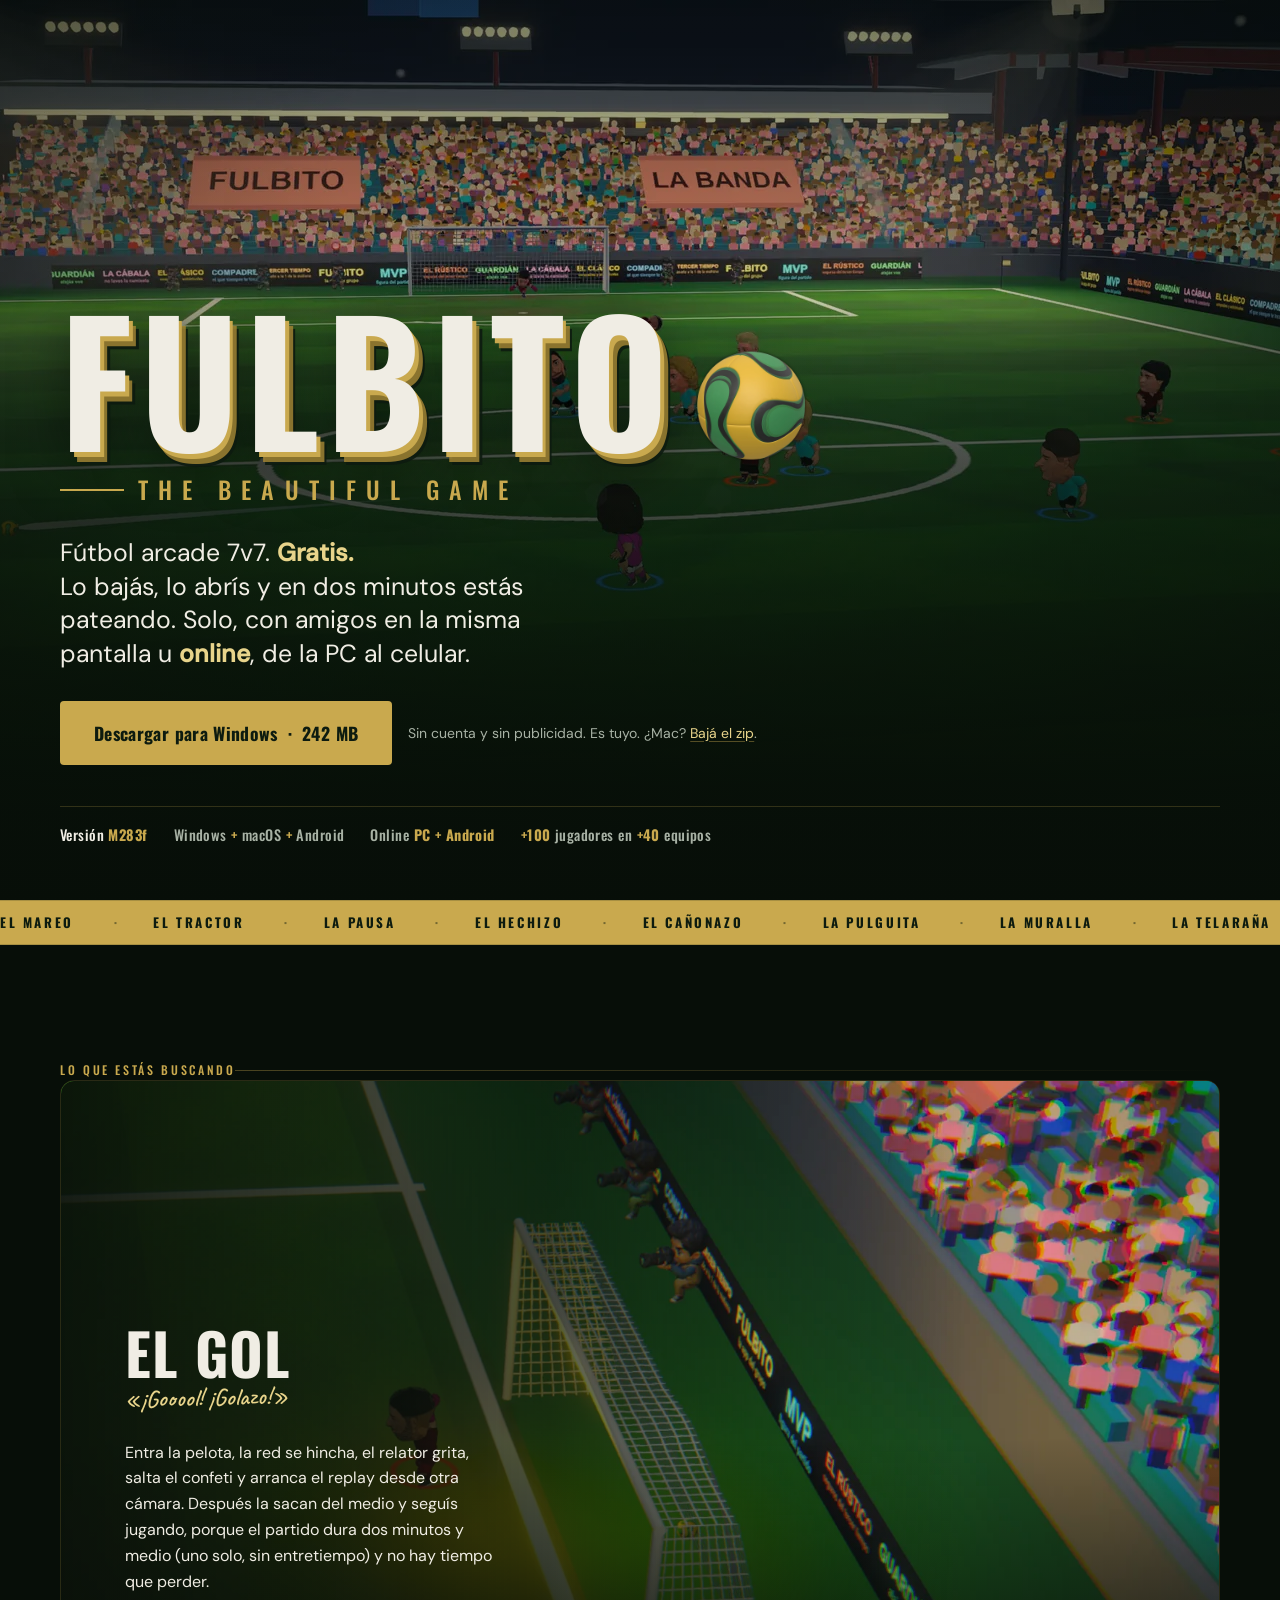
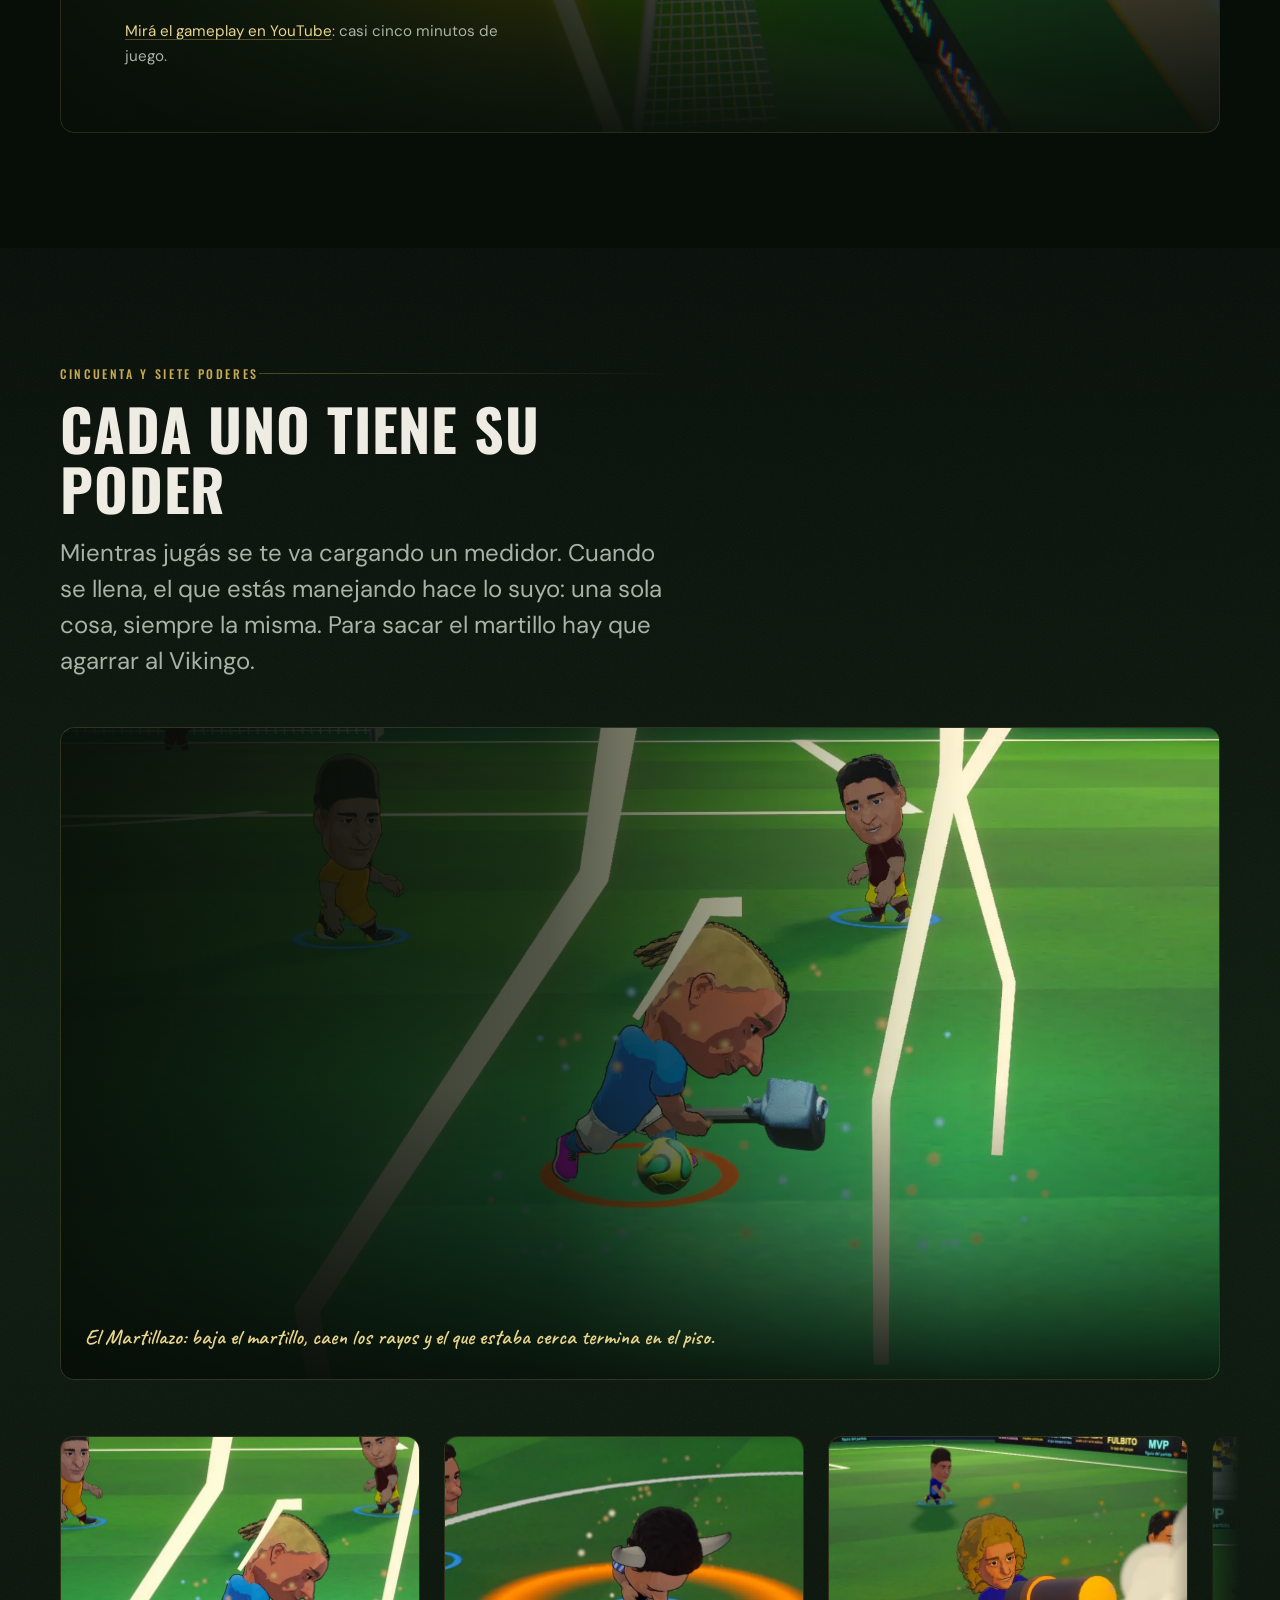
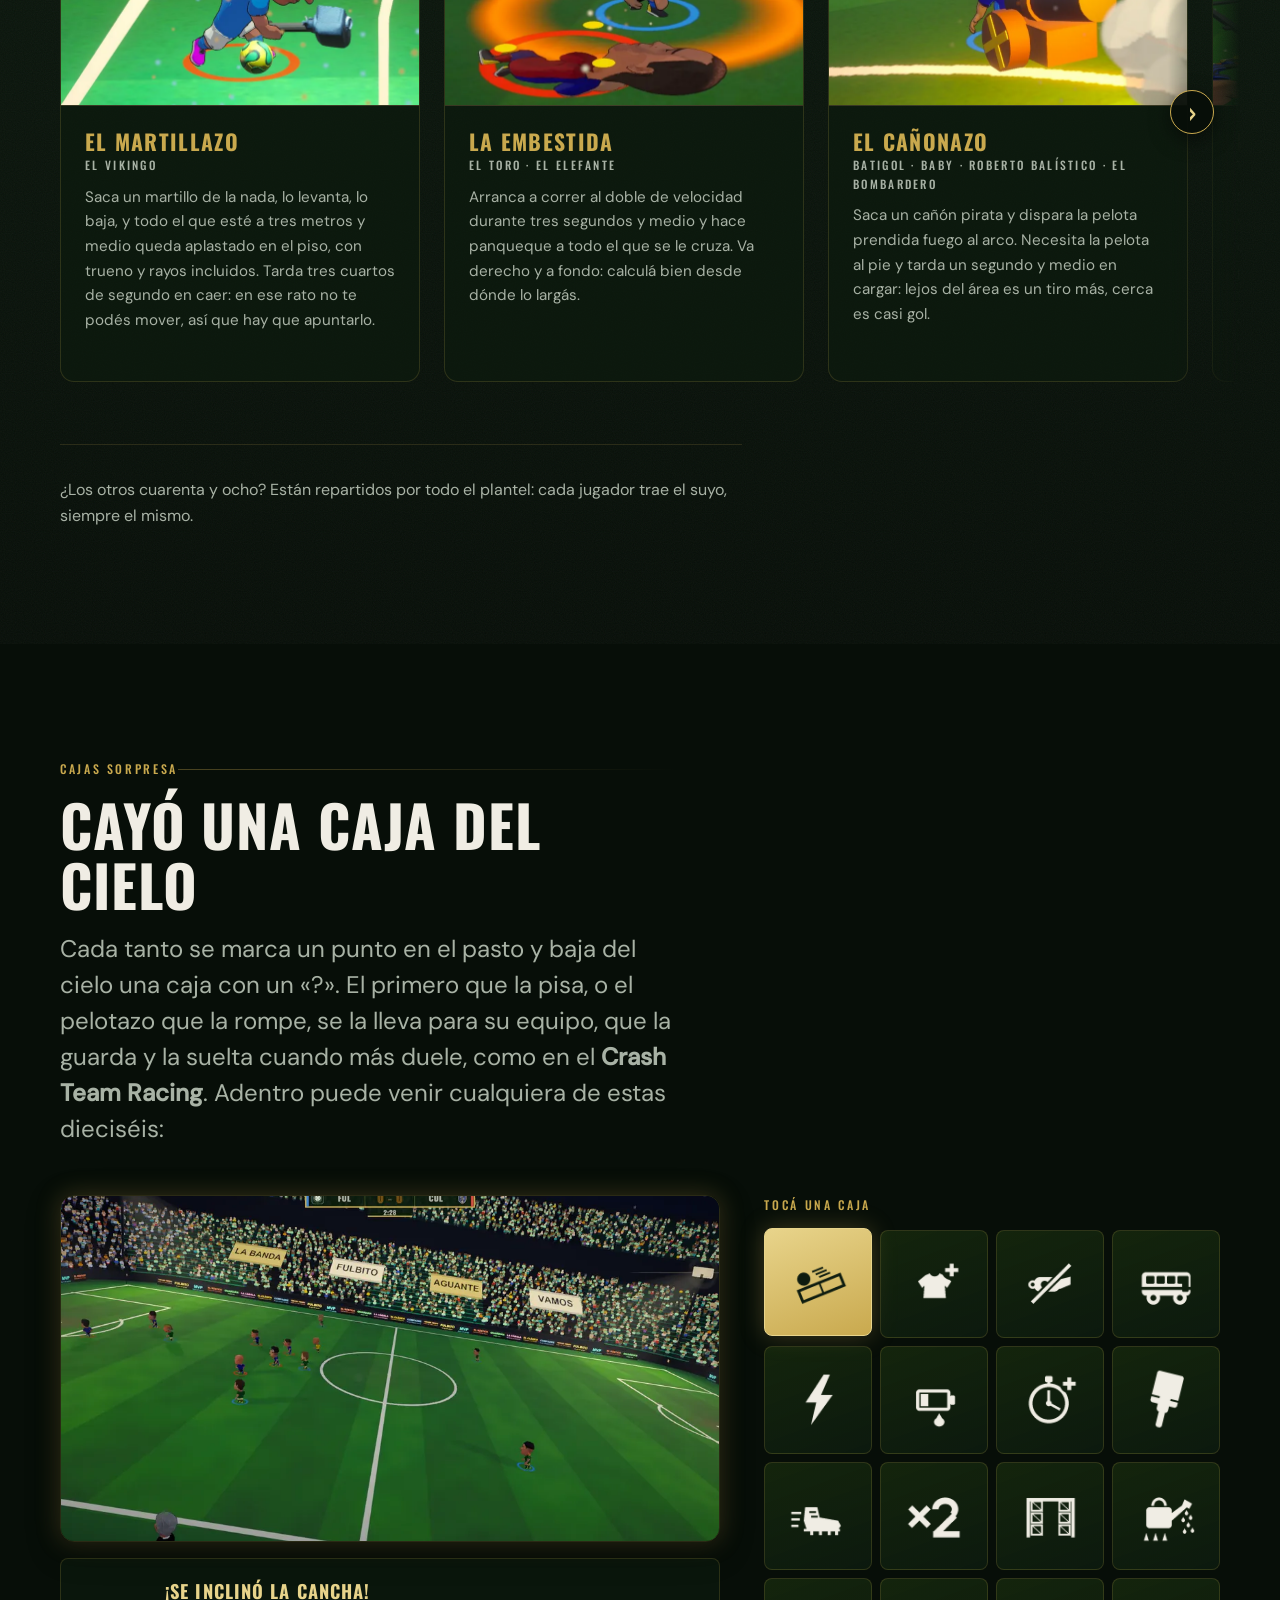
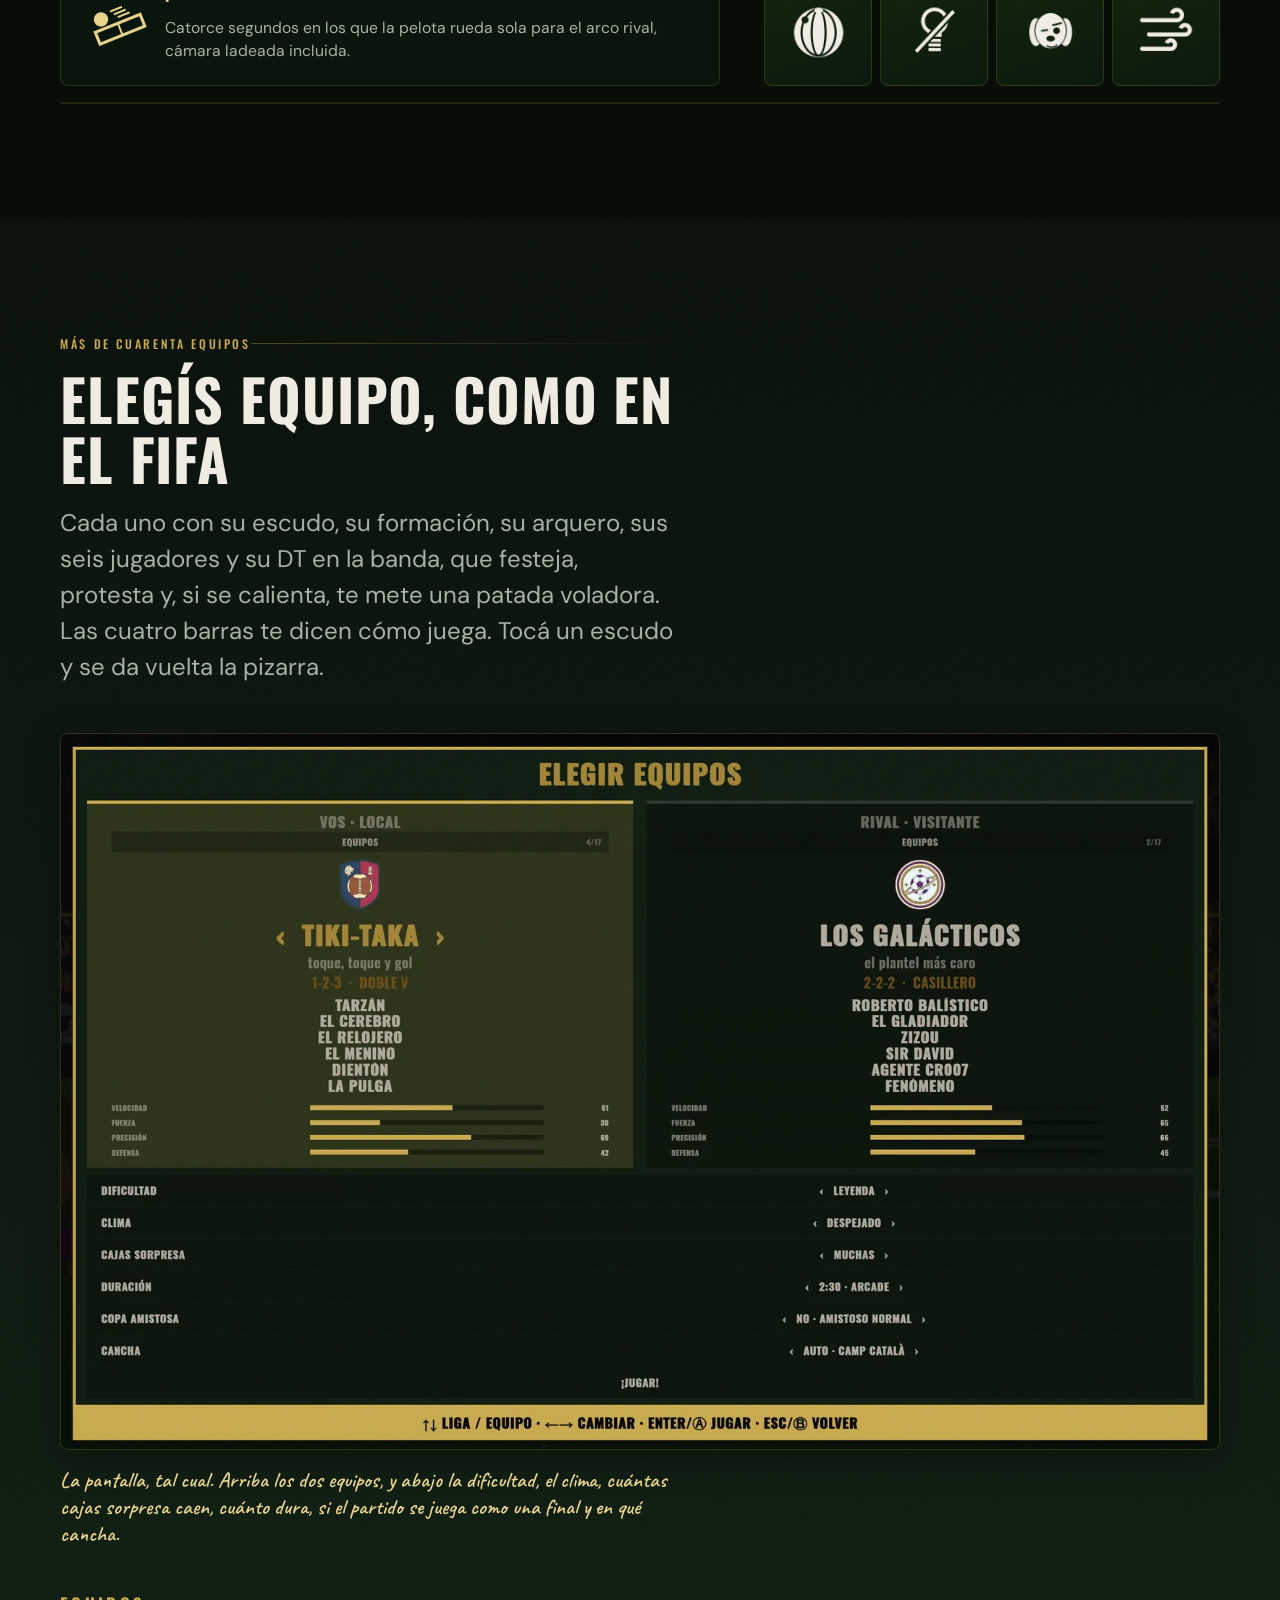
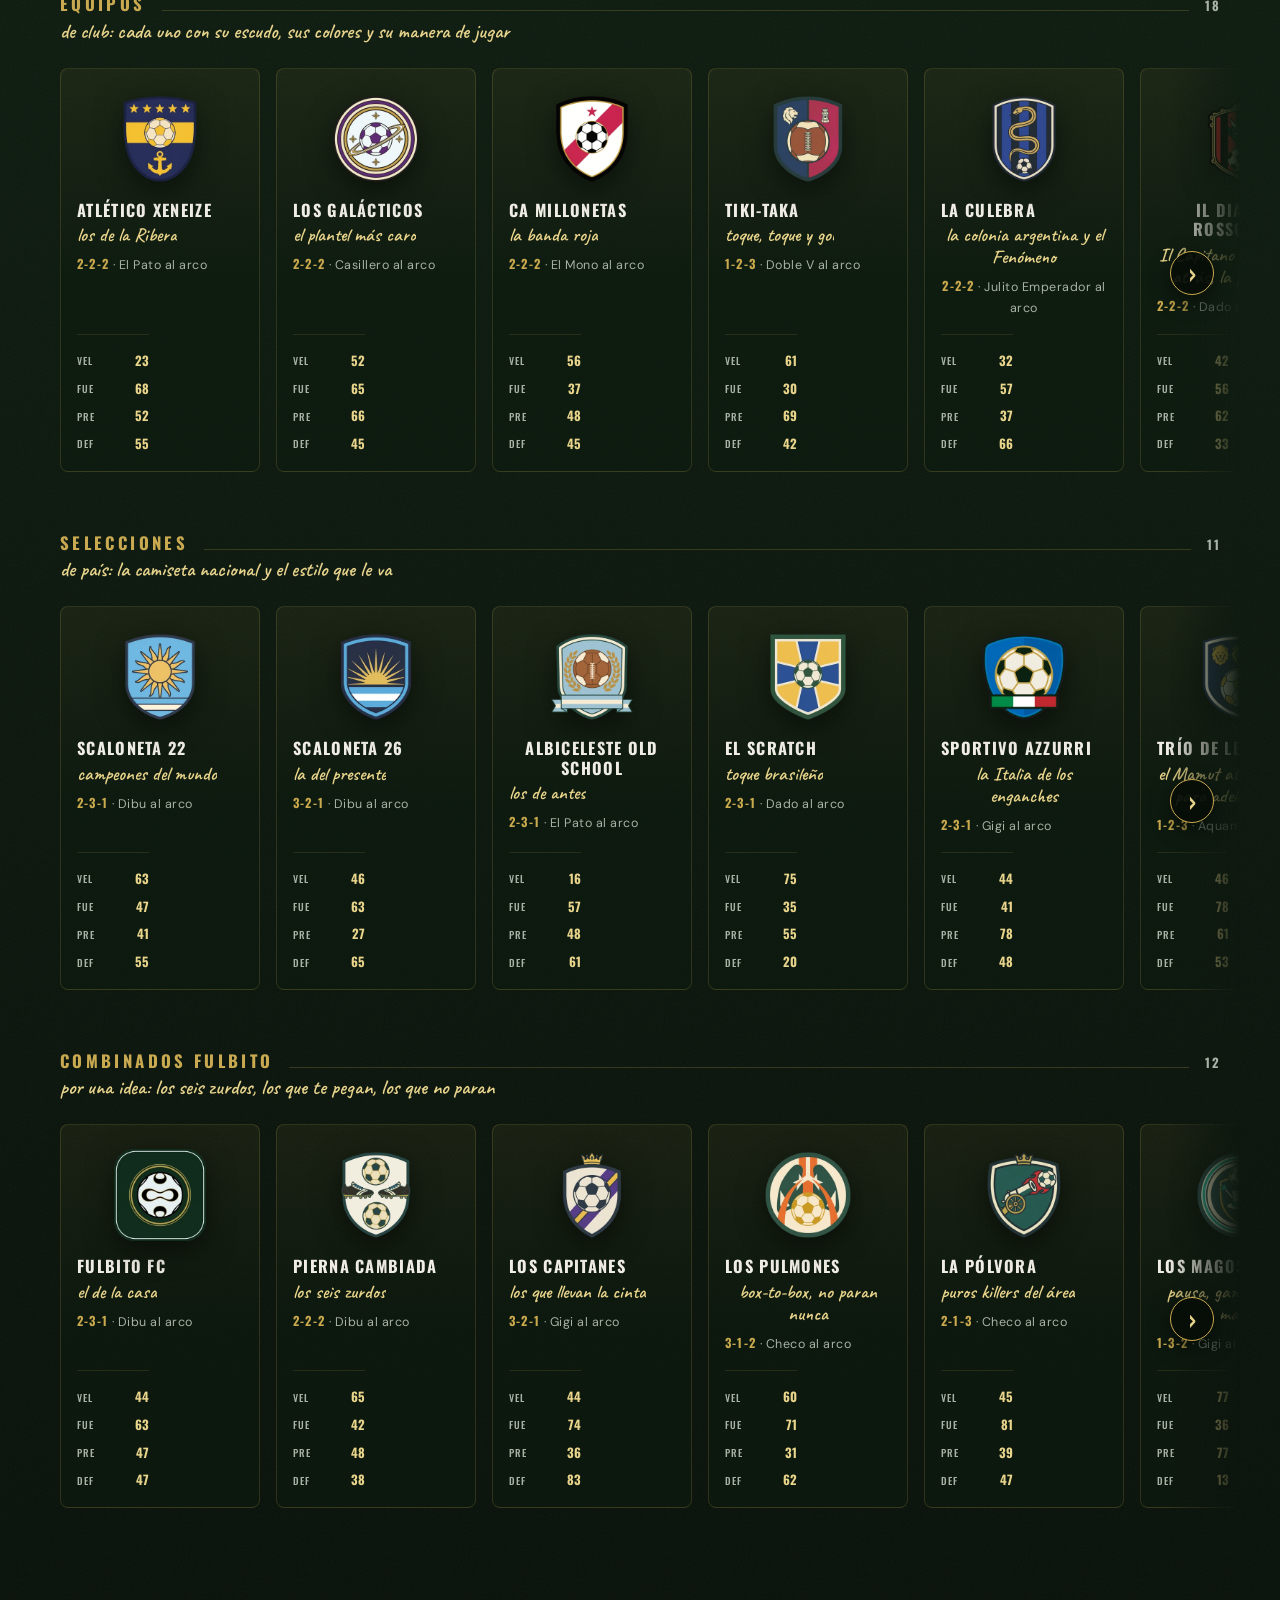
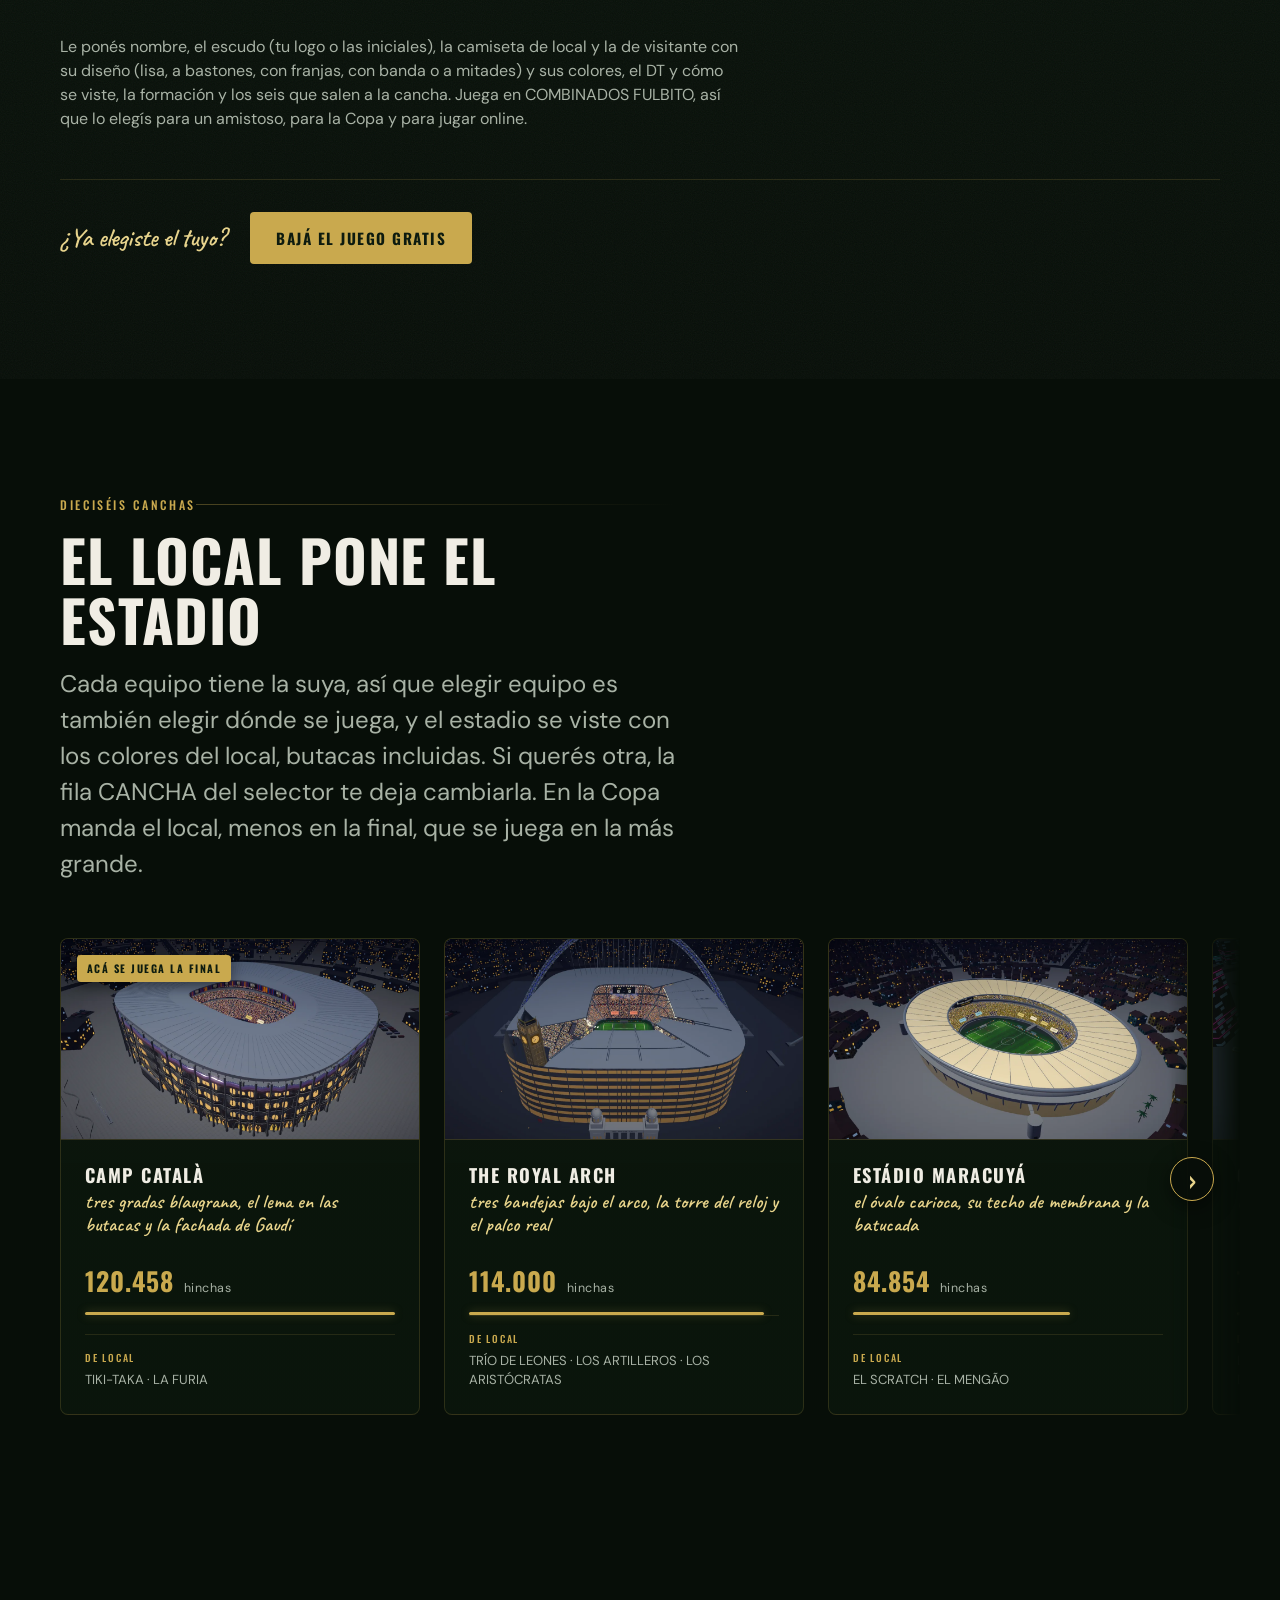
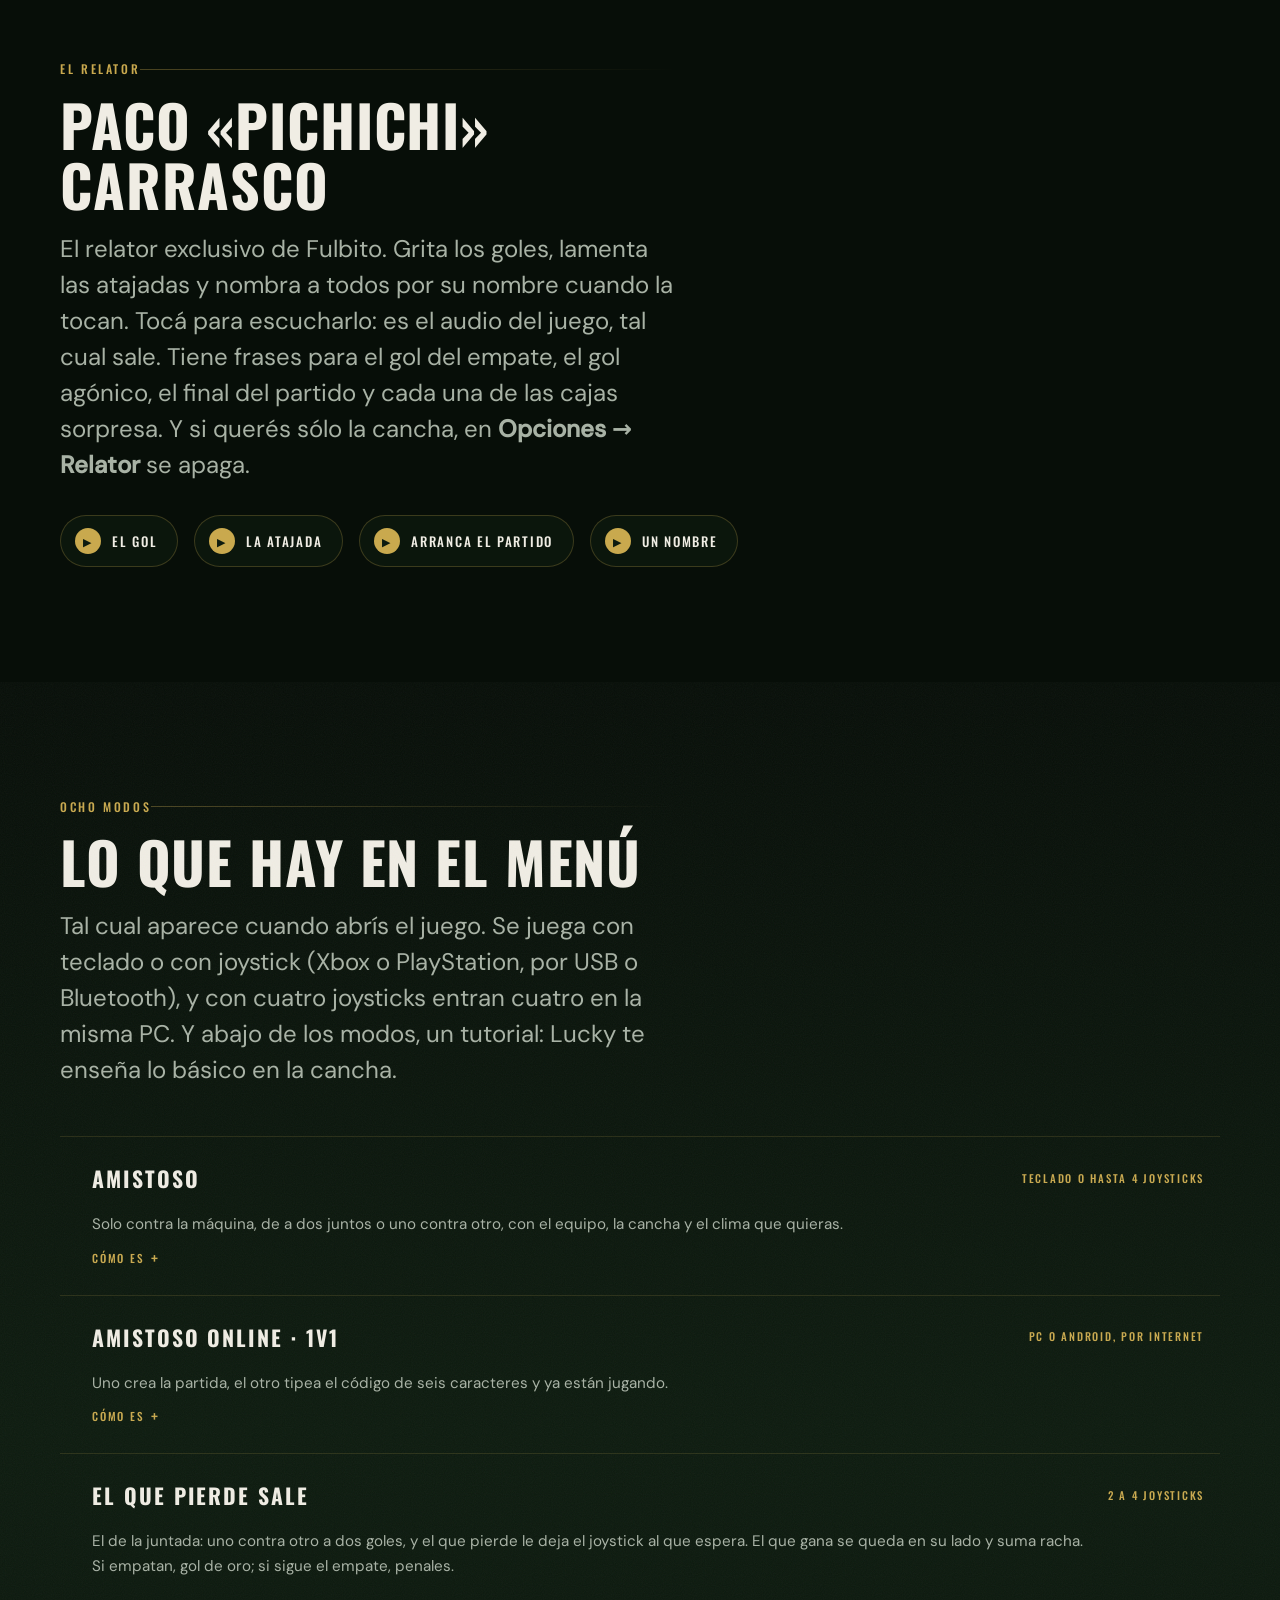
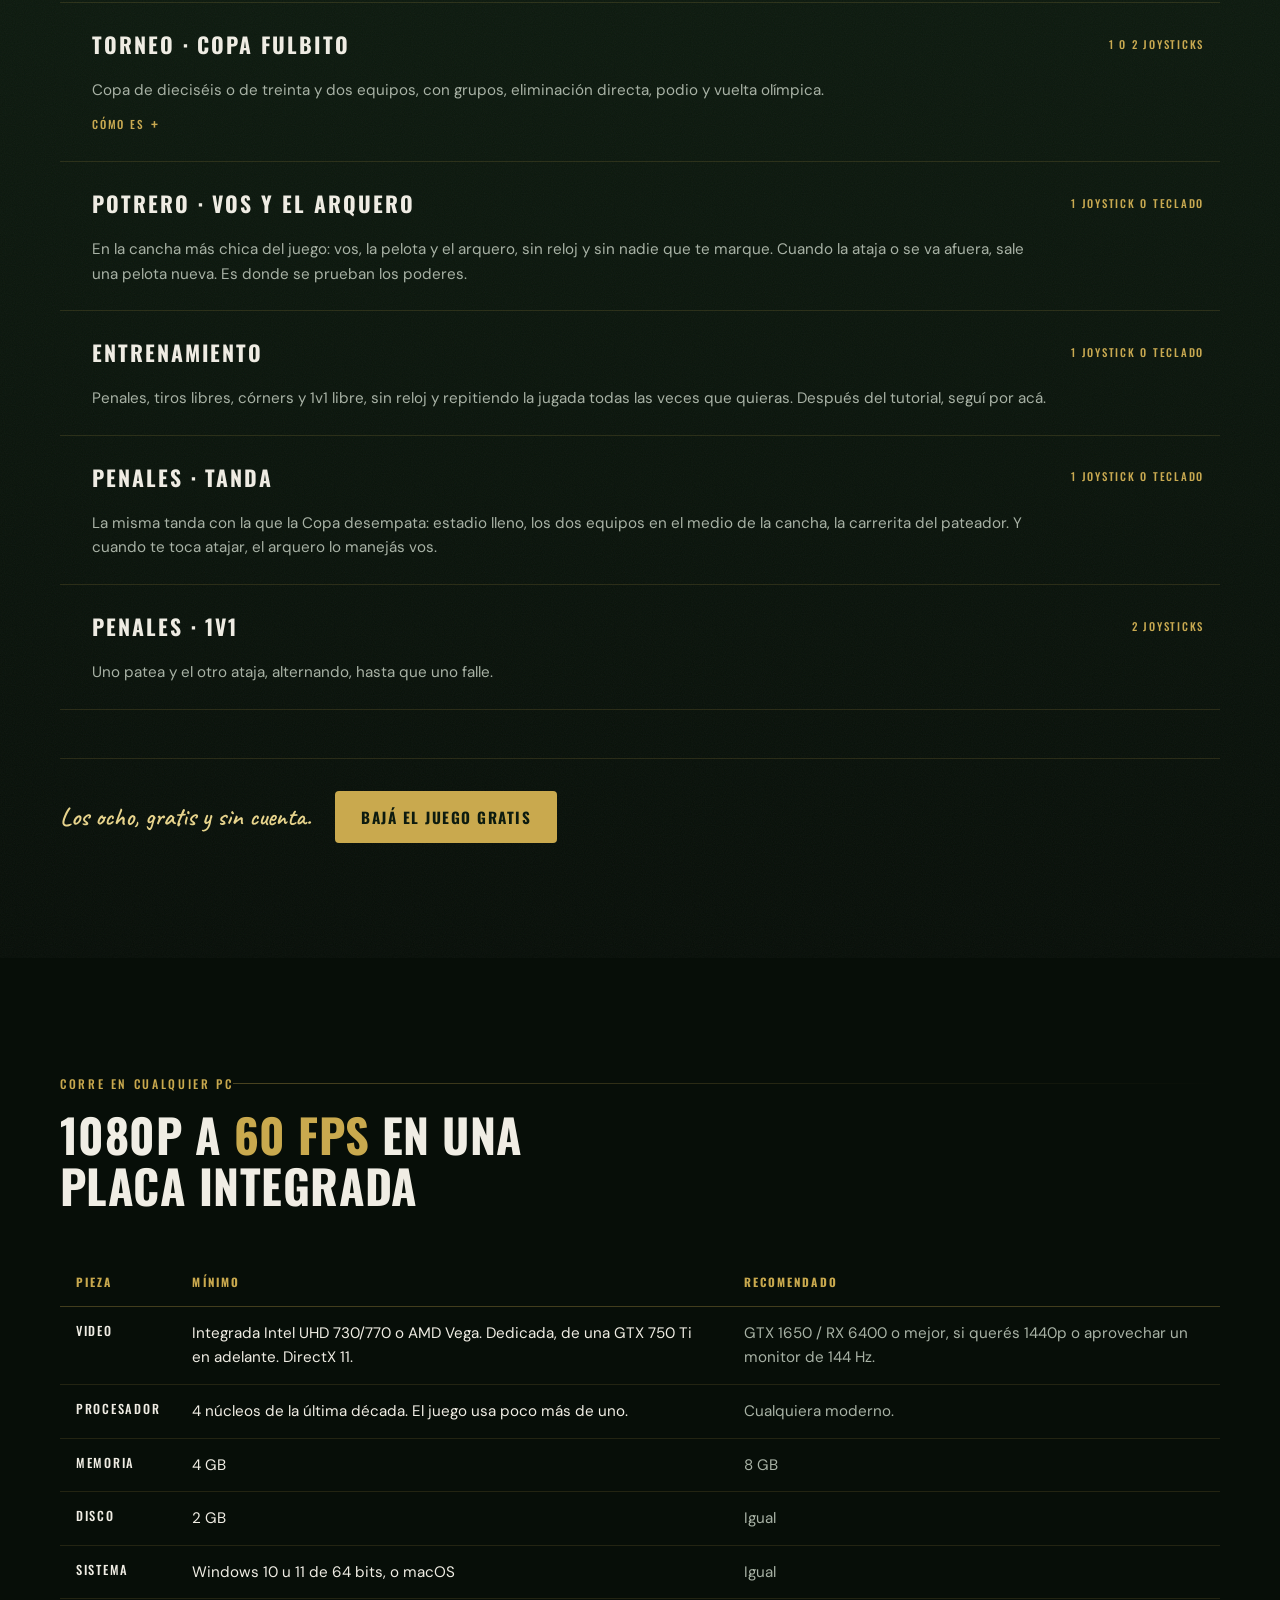
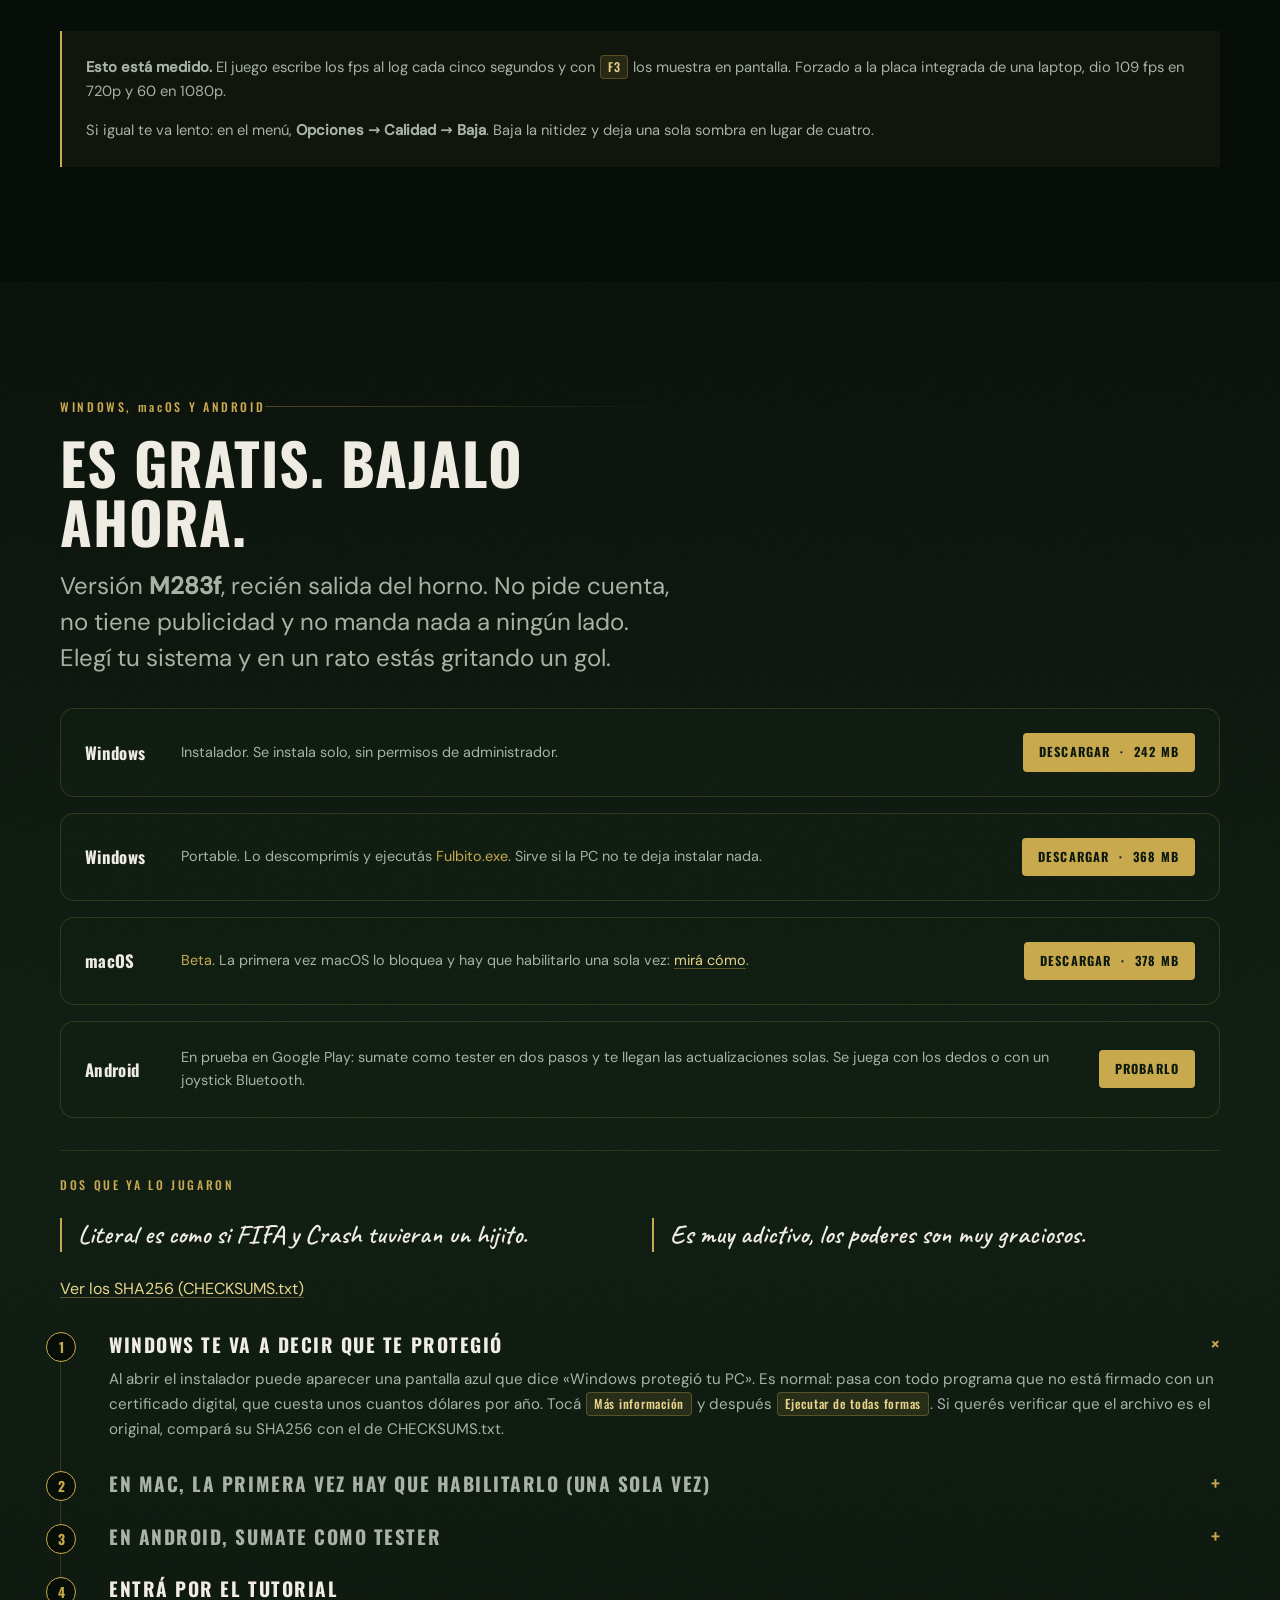
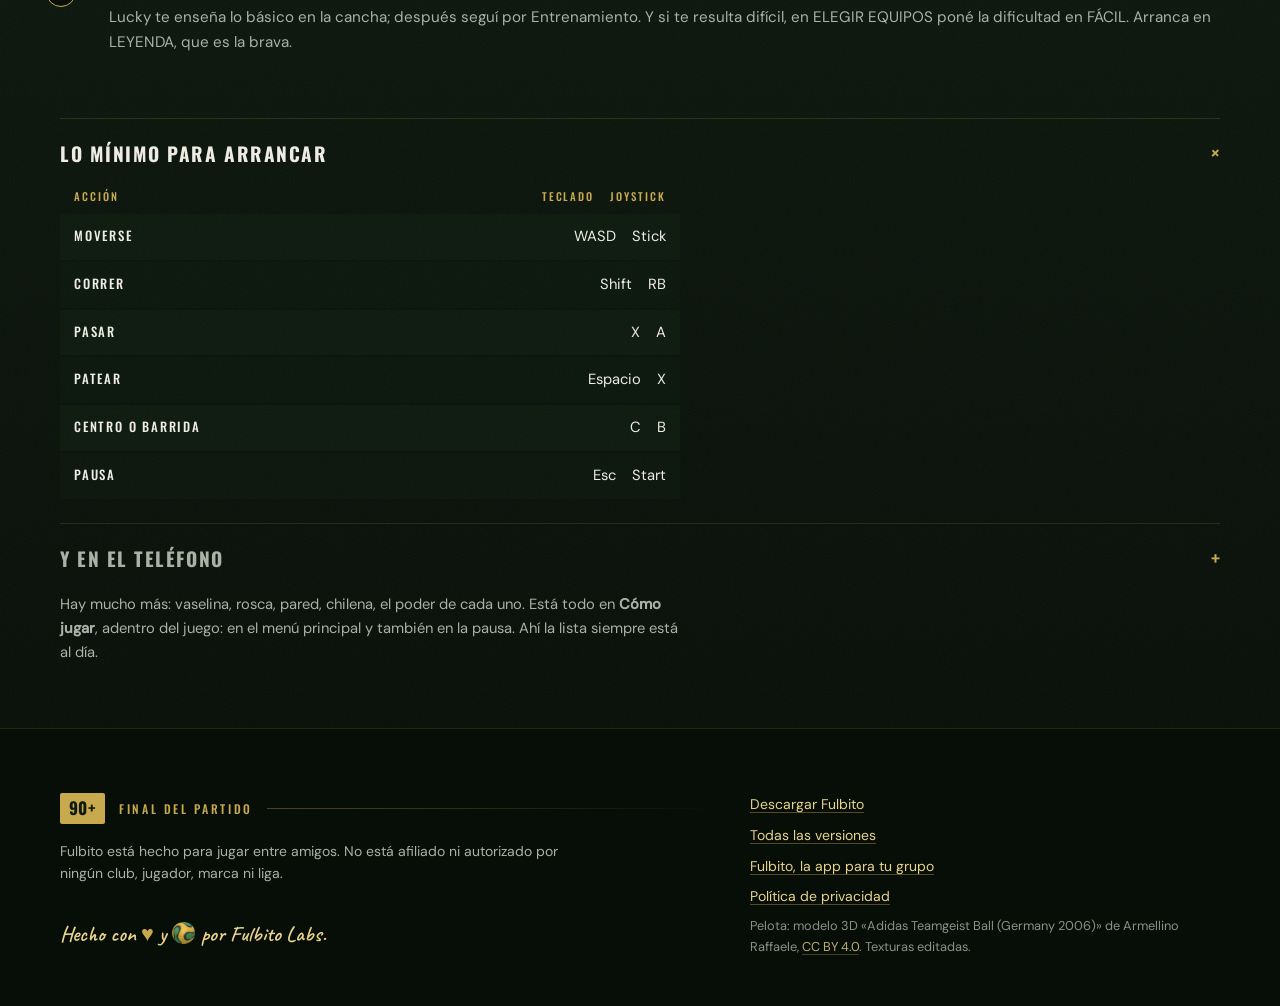
==== index.html @ 880b1869 "Web: Android se prueba por Google Play (fila fija y botón a /probar, sin el apk suelto) El release M" ====
<!DOCTYPE html>
<html lang="es" class="no-js">
<head>
<meta charset="utf-8">
<meta name="viewport" content="width=device-width, initial-scale=1">
<title>Fulbito: The Beautiful Game | Fútbol arcade 7v7 gratis para Windows, Mac y Android</title>
<meta name="description" content="Bajate Fulbito gratis para Windows, Mac o Android: fútbol arcade 7v7 con +100 jugadores, +40 equipos, 16 canchas, 57 poderes, relator propio y hasta cuatro jugadores en la misma PC. Sin cuenta, sin publicidad. Corre a 1080p y 60 fps en una placa integrada.">
<link rel="canonical" href="https://game.fulbito.futbol/">

<meta property="og:type" content="website">
<meta property="og:url" content="https://game.fulbito.futbol/">
<meta property="og:site_name" content="Fulbito: The Beautiful Game">
<meta property="og:locale" content="es_AR">
<meta property="og:title" content="Fulbito: The Beautiful Game | Fútbol arcade 7v7, gratis. Bajalo ahora">
<meta property="og:description" content="Lo bajás, lo abrís y en dos minutos estás pateando. +100 jugadores, +40 equipos, 16 canchas, 57 poderes y un relator propio. Gratis, sin cuenta, para Windows, Mac y Android.">
<meta property="og:image" content="https://game.fulbito.futbol/assets/brand/og-image.jpg">
<meta property="og:image:width" content="1200">
<meta property="og:image:height" content="630">
<meta name="twitter:card" content="summary_large_image">

<!-- ficha estructurada p/ buscadores: es un juego, es gratis, corre en Win/Mac -->
<script type="application/ld+json">
{
  "@context": "https://schema.org",
  "@type": "VideoGame",
  "name": "Fulbito: The Beautiful Game",
  "url": "https://game.fulbito.futbol/",
  "image": "https://game.fulbito.futbol/assets/brand/og-image.jpg",
  "description": "Fútbol arcade 7v7 para descargar gratis en Windows, Mac y Android: +100 jugadores, +40 equipos, 16 canchas, 57 poderes, relator propio, 16 cajas sorpresa y ocho modos. Sin cuenta y sin publicidad.",
  "inLanguage": "es-AR",
  "genre": "Sports",
  "gamePlatform": ["PC (Windows)", "macOS", "Android"],
  "operatingSystem": "Windows 10, Windows 11, macOS, Android 8.0+",
  "applicationCategory": "GameApplication",
  "playMode": ["SinglePlayer", "MultiPlayer"],
  "numberOfPlayers": { "@type": "QuantitativeValue", "minValue": 1, "maxValue": 4 },
  "offers": { "@type": "Offer", "price": "0", "priceCurrency": "USD",
              "availability": "https://schema.org/InStock" },
  "author": { "@type": "Person", "name": "Rodrigo" }
}
</script>

<!-- Google Analytics — propiedad PROPIA de game.fulbito.futbol (la web de la
     app usa otra: G-D4FS2P80Q4). Mismo patrón de embed que web.fulbito.futbol. -->
<script async src="https://www.googletagmanager.com/gtag/js?id=G-7RZ7NN662N"></script>
<script>
  window.dataLayer = window.dataLayer || [];
  function gtag(){dataLayer.push(arguments);}
  gtag('js', new Date());
  gtag('config', 'G-7RZ7NN662N');
</script>

<link rel="icon" href="assets/brand/favicon.svg" type="image/svg+xml">
<link rel="icon" href="assets/brand/favicon-32.png" sizes="32x32">
<link rel="apple-touch-icon" href="assets/brand/apple-touch-180.png">
<meta name="theme-color" content="#0D1B0F">

<link rel="preload" as="image" href="assets/img/cancha-noche.webp" fetchpriority="high">
<!-- tipografías propias (css/fonts.css): sin requests a Google -->
<link rel="preload" as="font" type="font/woff2" href="assets/fonts/oswald-700.woff2" crossorigin>
<link rel="preload" as="font" type="font/woff2" href="assets/fonts/dmsans-400.woff2" crossorigin>
<link rel="stylesheet" href="css/fonts.css">
<script type="importmap">
  { "imports": { "three": "./vendor/three/three.module.min.js" } }
</script>

<link rel="stylesheet" href="css/variables.css">
<link rel="stylesheet" href="css/site.css">
</head>
<body>

<a class="saltar" href="#contenido">Saltar al contenido</a>

<!-- ── Marcador: aparece pasado el hero. El reloj sigue el scroll ────────── -->
<header class="marcador">
  <a class="marcador__marca" href="#inicio">
    <img src="assets/brand/pelota.webp" alt="" width="21" height="21">
    Fulbito
  </a>
  <span class="marcador__reloj" data-reloj aria-hidden="true">0'</span>
  <a class="btn btn--chico marcador__cta" href="https://github.com/rodrigoestrellac/fulbito-game-website/releases/latest" data-rel="cta" data-corto="1">
    <span data-rel="cta-texto">Descargar</span>
  </a>
</header>

<!-- ══ HERO ══════════════════════════════════════════════════════════════ -->
<section class="hero" id="inicio">
  <div class="hero__fondo" data-video="assets/video/hero.mp4">
    <img src="assets/img/cancha-noche.webp" alt="Partido de Fulbito de noche visto desde la cámara de TV: los jugadores repartidos por la cancha y la pelota en juego" width="1600" height="900" fetchpriority="high">
  </div>

  <div class="hero__cuerpo env">
    <div class="wordmark">
      <h1 class="wordmark__texto">Fulbito</h1>
      <span class="wordmark__caja" id="pelota3d">
        <img class="wordmark__pelota" src="assets/brand/pelota.webp" alt="" width="108" height="108">
      </span>
    </div>
    <p class="wordmark__sub">The Beautiful Game</p>

    <p class="hero__tagline">Fútbol arcade 7v7. <b>Gratis.</b><br>
      Lo bajás, lo abrís y en dos minutos estás pateando. Solo, con amigos en la misma
      pantalla u <b>online</b>, de la PC al celular.</p>

    <div class="hero__acciones">
      <a class="btn btn--grande" href="https://github.com/rodrigoestrellac/fulbito-game-website/releases/latest" data-rel="cta">
        <span data-rel="cta-texto">Descargar</span>
        <span aria-hidden="true">·</span>
        <span data-rel="cta-peso">242 MB</span>
      </a>
      <p class="hero__nota">Sin cuenta y sin publicidad. Es tuyo.
        <span data-rel="cta-nota"></span></p>
    </div>

    <p class="zocalo">
      <span class="zocalo__fuerte">Versión <b data-rel="version">M283f</b></span>
      <span>Windows <b>+</b> macOS <b>+</b> Android</span>
      <span>Online <b>PC + Android</b></span>
      <span><b>+100</b> jugadores en <b>+40</b> equipos</span>
      <span data-rel="descargas-zoc" hidden><b data-rel="descargas-n">0</b> descargas</span>
    </p>
  </div>
</section>

<!-- ══ TICKER: los poderes pasando como en el estadio ══════════════════ -->
<div class="ticker" aria-hidden="true">
  <div class="ticker__pista">
    <div class="ticker__grupo">
      <span>El Mareo</span><span>El Tractor</span><span>La Pausa</span><span>El Hechizo</span>
      <span>El Cañonazo</span><span>La Pulguita</span><span>La Muralla</span><span>La Telaraña</span>
      <span>El Gigante</span><span>El Martillazo</span><span>El Fenómeno</span><span>El Pitbull</span>
      <span>La Embestida</span><span>La Liana</span><span>El Intocable</span><span>Velocidad</span>
      <span>La Mordida</span><span>El Hacha</span><span>La Bomba</span><span>La Roulette</span>
      <span>Los Flashes</span><span>El Killer</span><span>La Barrida</span><span>La Momia</span>
      <span>La Mina</span><span>El Piscinazo</span><span>El Pisotón</span><span>El Kuni</span>
      <span>El Turbo</span><span>El Misil</span><span>La Mira</span><span>La Pistola</span>
      <span>La Cerca</span><span>En Llamas</span><span>El Hielo</span><span>El Grito</span>
      <span>Los Tallarines</span><span>La Caja</span><span>El Arañazo</span><span>La Pintura</span>
      <span>Il Miracolo</span><span>El Expreso</span><span>La Atalaya</span><span>El Susto</span><span>El Flechazo</span><span>El Jabutiro</span>
      <span>La Remontada</span><span>Los Fantasmas</span><span>En Garde</span><span>La Aspiradora</span>
      <span>El Cortocircuito</span><span>La Cruyff</span><span>La Volea Imposible</span><span>La Máscara</span><span>Abracadabra</span>
    </div>
    <div class="ticker__grupo">
      <span>El Mareo</span><span>El Tractor</span><span>La Pausa</span><span>El Hechizo</span>
      <span>El Cañonazo</span><span>La Pulguita</span><span>La Muralla</span><span>La Telaraña</span>
      <span>El Gigante</span><span>El Martillazo</span><span>El Fenómeno</span><span>El Pitbull</span>
      <span>La Embestida</span><span>La Liana</span><span>El Intocable</span><span>Velocidad</span>
      <span>La Mordida</span><span>El Hacha</span><span>La Bomba</span><span>La Roulette</span>
      <span>Los Flashes</span><span>El Killer</span><span>La Barrida</span><span>La Momia</span>
      <span>La Mina</span><span>El Piscinazo</span><span>El Pisotón</span><span>El Kuni</span>
      <span>El Turbo</span><span>El Misil</span><span>La Mira</span><span>La Pistola</span>
      <span>La Cerca</span><span>En Llamas</span><span>El Hielo</span><span>El Grito</span>
      <span>Los Tallarines</span><span>La Caja</span><span>El Arañazo</span><span>La Pintura</span>
      <span>Il Miracolo</span><span>El Expreso</span><span>La Atalaya</span><span>El Susto</span><span>El Flechazo</span><span>El Jabutiro</span>
      <span>La Remontada</span><span>Los Fantasmas</span><span>En Garde</span><span>La Aspiradora</span>
      <span>El Cortocircuito</span><span>La Cruyff</span><span>La Volea Imposible</span><span>La Máscara</span><span>Abracadabra</span>
    </div>
  </div>
</div>

<main id="contenido">
  <!-- ══ EL GOL ══════════════════════════════════════════════════════ -->
  <section class="seccion" aria-labelledby="t-gol">
    <div class="env rev">
      <p class="minuto">Lo que estás buscando</p>
    </div>
    <div class="banda rev" data-video="assets/video/gol.mp4">
      <img class="banda__img" src="assets/img/gol.webp" alt="La pelota adentro del arco, la red iluminada por el gol y el goleador parado adelante" width="1600" height="900" loading="lazy">
      <div class="banda__texto">
        <h2 id="t-gol">El gol</h2>
        <p class="tiza">«¡Gooool! ¡Golazo!»</p>
        <p>Entra la pelota, la red se hincha, el relator grita, salta el confeti y arranca el replay
          desde otra cámara. Después la sacan del medio y seguís jugando, porque el partido dura
          dos minutos y medio (uno solo, sin entretiempo) y no hay tiempo que perder.</p>
        <p class="ver-entero"><a href="https://youtu.be/SmKIa_CBwVY" target="_blank" rel="noopener">Mirá el
          gameplay en YouTube</a>: casi cinco minutos de juego.</p>
      </div>
    </div>
  </section>

  <!-- ══ LOS PODERES ═════════════════════════════════════════════════ -->
  <section class="seccion seccion--suave" aria-labelledby="t-firmas">
    <div class="env">
      <div class="seccion__intro rev">
        <p class="minuto">Cincuenta y siete poderes</p>
        <h2 id="t-firmas">Cada uno tiene su poder</h2>
        <p class="bajada">Mientras jugás se te va cargando un medidor. Cuando se llena, el que estás
          manejando hace lo suyo: una sola cosa, siempre la misma. Para sacar el martillo hay que agarrar al Vikingo.</p>
      </div>

      <div class="banda banda--suelta rev" data-video="assets/video/firma.mp4?v=286">
        <img class="banda__img" src="assets/img/martillazo.webp?v=286" alt="El Martillazo de El Vikingo: baja el martillo entre los rayos" width="1600" height="900" loading="lazy">
        <p class="banda__pie">El Martillazo: baja el martillo, caen los rayos y el que estaba cerca termina en el piso.</p>
      </div>

      <div class="firmas">
        <article class="firma rev">
          <img src="assets/firmas/el-vikingo.webp?v=286" alt="El Vikingo con sus trenzas rubias y el martillo en la mano, entre los rayos de su firma" width="720" height="720" loading="lazy">
          <div class="firma__cuerpo">
            <h3 class="firma__nombre">El Martillazo</h3>
            <span class="firma__duenio">El Vikingo</span>
            <p>Saca un martillo de la nada, lo levanta, lo baja, y todo el que esté a tres metros y
              medio queda aplastado en el piso, con trueno y rayos incluidos. Tarda tres cuartos de
              segundo en caer: en ese rato no te podés mover, así que hay que apuntarlo.</p>
          </div>
        </article>

        <article class="firma rev">
          <img src="assets/firmas/el-toro.webp?v=276" alt="El Toro con los cuernos puestos y el aro de su firma encendido, con un rival encima" width="720" height="720" loading="lazy">
          <div class="firma__cuerpo">
            <h3 class="firma__nombre">La Embestida</h3>
            <span class="firma__duenio">El Toro · El Elefante</span>
            <p>Arranca a correr al doble de velocidad durante tres segundos y medio y hace panqueque
              a todo el que se le cruza. Va derecho y a fondo: calculá bien desde dónde lo largás.</p>
          </div>
        </article>

        <article class="firma rev">
          <img src="assets/firmas/el-canonazo.webp?v=276" alt="Batigol junto al cañón pirata que acaba de disparar la pelota prendida fuego" width="720" height="720" loading="lazy">
          <div class="firma__cuerpo">
            <h3 class="firma__nombre">El Cañonazo</h3>
            <span class="firma__duenio">Batigol · Baby · Roberto Balístico · El Bombardero</span>
            <p>Saca un cañón pirata y dispara la pelota prendida fuego al arco. Necesita la pelota al
              pie y tarda un segundo y medio en cargar: lejos del área es un tiro más, cerca es casi
              gol.</p>
          </div>
        </article>

        <!-- 27-oct-2026: escenas sacadas del juego (MatchDirectorRafaga272, ver tools/build_assets.py SHOTS).
             29-oct: van en el MISMO carril que las tres tarjetas y con su descripción; los
             números salen de MatchTuning (radio, duración) igual que los de arriba. -->
        <article class="firma firma--escena rev">
          <img src="assets/img/poder-el-expreso.webp?v=276" alt="Trencinho arriba de su locomotora, que avanza por las vías y se lleva puesto al que esté adelante" width="960" height="540" loading="lazy">
          <div class="firma__cuerpo">
            <h3 class="firma__nombre">El Expreso</h3>
            <span class="firma__duenio">Trencinho · Capacete</span>
            <p>Se sube a una locomotora y sale por las vías a casi una vez y media su velocidad durante tres segundos y medio, llevándose puesto al que esté adelante. Arriba del tren nadie lo puede tocar. Eso sí, va derecho y no dobla, así que el que se corre al costado se salva.</p>
          </div>
        </article>
        <article class="firma firma--escena rev">
          <img src="assets/img/poder-abracadabra.webp" alt="Dos rivales convertidos en ranas verdes que saltan por la cancha al lado de Merlín" width="960" height="540" loading="lazy">
          <div class="firma__cuerpo">
            <h3 class="firma__nombre">¡Abracadabra!</h3>
            <span class="firma__duenio">Merlín</span>
            <p>Un pase de magia y todo rival que esté a cuatro metros se convierte en rana durante dos segundos y medio. Mientras salta por la cancha no puede jugar, y si tenía la pelota, la suelta.</p>
          </div>
        </article>
        <article class="firma firma--escena rev">
          <img src="assets/img/poder-los-tallarines.webp" alt="Fideo con el gorro de cocinero puesto y los rivales enredados en el piso" width="960" height="540" loading="lazy">
          <div class="firma__cuerpo">
            <h3 class="firma__nombre">Los Tallarines</h3>
            <span class="firma__duenio">Fideo</span>
            <p>Se pone el gorro de cocinero, revolea los spaghetti y todo rival que esté a cuatro metros queda enrollado y en el piso un poco más de dos segundos y medio, con la cabeza y los botines asomando.</p>
          </div>
        </article>
        <article class="firma firma--escena rev">
          <img src="assets/img/poder-los-flashes.webp" alt="El fogonazo de los flashes: los rivales cerca de Sir David quedan encandilados, con estrellitas en la cabeza" width="960" height="540" loading="lazy">
          <div class="firma__cuerpo">
            <h3 class="firma__nombre">Los Flashes</h3>
            <span class="firma__duenio">Sir David · Agente CR007 · El Rey Romano</span>
            <p>Arranca la sesión de fotos y el fogonazo encandila a todo rival que esté a cuatro metros y medio: quedan quietos, con estrellitas en la cabeza, casi dos segundos y medio, y el que tenía la pelota la pierde. No hace falta tocar a nadie, pero hay que meterse en el grupo.</p>
          </div>
        </article>
        <article class="firma firma--escena rev">
          <img src="assets/img/poder-la-pintura.webp" alt="Il Pinturicchio con el balde de pintura recién volcado y un rival patinando en la mancha" width="960" height="540" loading="lazy">
          <div class="firma__cuerpo">
            <h3 class="firma__nombre">La Pintura</h3>
            <span class="firma__duenio">Il Pinturicchio</span>
            <p>Vuelca un balde tres metros adelante y deja una mancha de siete metros de ancho que dura ocho segundos. El rival que la pisa patina hacia donde venía y termina en el piso, y los de su equipo la cruzan tranquilos. Se tira con o sin la pelota, para cortarles el camino.</p>
          </div>
        </article>
        <article class="firma firma--escena rev">
          <img src="assets/img/poder-la-bomba.webp" alt="La explosión de La Bomba alrededor de El Gladiador, con un rival volando por el aire" width="960" height="540" loading="lazy">
          <div class="firma__cuerpo">
            <h3 class="firma__nombre">La Bomba</h3>
            <span class="firma__duenio">El Gladiador · Cuti · Ferdy Rios</span>
            <p>Echa a rodar una bomba que va buscando al rival y explota apenas se le arrima alguien, o cuando se le acaba la mecha. La onda voltea a todos los que estén a cuatro metros, compañeros incluidos. El único que zafa es el que la tiró.</p>
          </div>
        </article>
      </div>

      <p class="firmas-resto-nota rev">¿Los otros cuarenta y ocho? Están repartidos por todo el
        plantel: cada jugador trae el suyo, siempre el mismo.</p>
    </div>
  </section>

  <!-- ══ CAJAS SORPRESA ══════════════════════════════════════════════ -->
  <section class="seccion" aria-labelledby="t-cajas">
    <div class="env">
      <div class="seccion__intro rev">
        <p class="minuto">Cajas sorpresa</p>
        <h2 id="t-cajas">Cayó una caja del cielo</h2>
        <p class="bajada">Cada tanto se marca un punto en el pasto y baja del cielo una caja
          con un «?». El primero que la pisa, o el pelotazo que la rompe, se la lleva
          para su equipo, que la guarda y la suelta cuando más duele, como en el
          <b>Crash Team Racing</b>. Adentro puede venir cualquiera de estas dieciséis:</p>
      </div>

      <div class="cajas rev">
        <div class="cajas__hueco">
          <img class="cajas__foto" src="assets/img/caja-sorpresa.webp" alt="Una caja sorpresa recién caída en la cancha, con los jugadores corriendo alrededor en pleno partido" width="1600" height="900" loading="lazy">
        </div>
        <div class="cajas__panel">
          <p class="cajas__rotulo">Tocá una caja</p>
          <div class="cajas__grilla" role="tablist" aria-label="Las dieciséis cajas sorpresa">
            <button class="caja-tile" type="button" role="tab" id="caja-t-pendiente" aria-controls="caja-p-pendiente" aria-selected="true" tabindex="0"><span class="caja-tile__ico" aria-hidden="true" style="-webkit-mask-image:url(assets/img/cajas/pendiente.webp);mask-image:url(assets/img/cajas/pendiente.webp)"></span><span class="visually-hidden">¡Se inclinó la cancha!</span></button>
            <button class="caja-tile" type="button" role="tab" id="caja-t-unomas" aria-controls="caja-p-unomas" aria-selected="false" tabindex="-1"><span class="caja-tile__ico" aria-hidden="true" style="-webkit-mask-image:url(assets/img/cajas/unomas.webp);mask-image:url(assets/img/cajas/unomas.webp)"></span><span class="visually-hidden">¡Llegó uno más!</span></button>
            <button class="caja-tile" type="button" role="tab" id="caja-t-arbitro" aria-controls="caja-p-arbitro" aria-selected="false" tabindex="-1"><span class="caja-tile__ico" aria-hidden="true" style="-webkit-mask-image:url(assets/img/cajas/arbitro.webp);mask-image:url(assets/img/cajas/arbitro.webp)"></span><span class="visually-hidden">¡Calvino se puso la camiseta!</span></button>
            <button class="caja-tile" type="button" role="tab" id="caja-t-colectivo" aria-controls="caja-p-colectivo" aria-selected="false" tabindex="-1"><span class="caja-tile__ico" aria-hidden="true" style="-webkit-mask-image:url(assets/img/cajas/colectivo.webp);mask-image:url(assets/img/cajas/colectivo.webp)"></span><span class="visually-hidden">¡Estacionó el colectivo!</span></button>
            <button class="caja-tile" type="button" role="tab" id="caja-t-turbo" aria-controls="caja-p-turbo" aria-selected="false" tabindex="-1"><span class="caja-tile__ico" aria-hidden="true" style="-webkit-mask-image:url(assets/img/cajas/turbo.webp);mask-image:url(assets/img/cajas/turbo.webp)"></span><span class="visually-hidden">¡Turbo carga!</span></button>
            <button class="caja-tile" type="button" role="tab" id="caja-t-bateria" aria-controls="caja-p-bateria" aria-selected="false" tabindex="-1"><span class="caja-tile__ico" aria-hidden="true" style="-webkit-mask-image:url(assets/img/cajas/bateria.webp);mask-image:url(assets/img/cajas/bateria.webp)"></span><span class="visually-hidden">¡Batería mojada!</span></button>
            <button class="caja-tile" type="button" role="tab" id="caja-t-hora" aria-controls="caja-p-hora" aria-selected="false" tabindex="-1"><span class="caja-tile__ico" aria-hidden="true" style="-webkit-mask-image:url(assets/img/cajas/hora.webp);mask-image:url(assets/img/cajas/hora.webp)"></span><span class="visually-hidden">¡Hora, referí!</span></button>
            <button class="caja-tile" type="button" role="tab" id="caja-t-roja" aria-controls="caja-p-roja" aria-selected="false" tabindex="-1"><span class="caja-tile__ico" aria-hidden="true" style="-webkit-mask-image:url(assets/img/cajas/roja.webp);mask-image:url(assets/img/cajas/roja.webp)"></span><span class="visually-hidden">¡Roja directa!</span></button>
            <button class="caja-tile" type="button" role="tab" id="caja-t-dt" aria-controls="caja-p-dt" aria-selected="false" tabindex="-1"><span class="caja-tile__ico" aria-hidden="true" style="-webkit-mask-image:url(assets/img/cajas/dt.webp);mask-image:url(assets/img/cajas/dt.webp)"></span><span class="visually-hidden">¡El DT se metió!</span></button>
            <button class="caja-tile" type="button" role="tab" id="caja-t-doble" aria-controls="caja-p-doble" aria-selected="false" tabindex="-1"><span class="caja-tile__ico" aria-hidden="true" style="-webkit-mask-image:url(assets/img/cajas/doble.webp);mask-image:url(assets/img/cajas/doble.webp)"></span><span class="visually-hidden">¡Vale doble!</span></button>
            <button class="caja-tile" type="button" role="tab" id="caja-t-arco" aria-controls="caja-p-arco" aria-selected="false" tabindex="-1"><span class="caja-tile__ico" aria-hidden="true" style="-webkit-mask-image:url(assets/img/cajas/arco.webp);mask-image:url(assets/img/cajas/arco.webp)"></span><span class="visually-hidden">¡Arco de Baby!</span></button>
            <button class="caja-tile" type="button" role="tab" id="caja-t-aspersor" aria-controls="caja-p-aspersor" aria-selected="false" tabindex="-1"><span class="caja-tile__ico" aria-hidden="true" style="-webkit-mask-image:url(assets/img/cajas/aspersor.webp);mask-image:url(assets/img/cajas/aspersor.webp)"></span><span class="visually-hidden">¡Se prendió el aspersor!</span></button>
            <button class="caja-tile" type="button" role="tab" id="caja-t-playa" aria-controls="caja-p-playa" aria-selected="false" tabindex="-1"><span class="caja-tile__ico" aria-hidden="true" style="-webkit-mask-image:url(assets/img/cajas/playa.webp);mask-image:url(assets/img/cajas/playa.webp)"></span><span class="visually-hidden">¡Pelota de playa!</span></button>
            <button class="caja-tile" type="button" role="tab" id="caja-t-luz" aria-controls="caja-p-luz" aria-selected="false" tabindex="-1"><span class="caja-tile__ico" aria-hidden="true" style="-webkit-mask-image:url(assets/img/cajas/luz.webp);mask-image:url(assets/img/cajas/luz.webp)"></span><span class="visually-hidden">¡Se cortó la luz!</span></button>
            <button class="caja-tile" type="button" role="tab" id="caja-t-perro" aria-controls="caja-p-perro" aria-selected="false" tabindex="-1"><span class="caja-tile__ico" aria-hidden="true" style="-webkit-mask-image:url(assets/img/cajas/perro.webp);mask-image:url(assets/img/cajas/perro.webp)"></span><span class="visually-hidden">¡Perro en la cancha!</span></button>
            <button class="caja-tile" type="button" role="tab" id="caja-t-viento" aria-controls="caja-p-viento" aria-selected="false" tabindex="-1"><span class="caja-tile__ico" aria-hidden="true" style="-webkit-mask-image:url(assets/img/cajas/viento.webp);mask-image:url(assets/img/cajas/viento.webp)"></span><span class="visually-hidden">¡Viento a favor!</span></button>
          </div>
          <div class="cajas__fichas">
          <div class="caja-ficha" role="tabpanel" id="caja-p-pendiente" aria-labelledby="caja-t-pendiente">
            <span class="caja-ficha__ico" aria-hidden="true" style="-webkit-mask-image:url(assets/img/cajas/pendiente.webp);mask-image:url(assets/img/cajas/pendiente.webp)"></span>
            <h3 class="caja-ficha__nombre">¡Se inclinó la cancha!</h3>
            <p class="caja-ficha__desc">Catorce segundos en los que la pelota rueda sola para el arco rival, cámara ladeada incluida.</p>
          </div>
          <div class="caja-ficha" role="tabpanel" id="caja-p-unomas" aria-labelledby="caja-t-unomas">
            <span class="caja-ficha__ico" aria-hidden="true" style="-webkit-mask-image:url(assets/img/cajas/unomas.webp);mask-image:url(assets/img/cajas/unomas.webp)"></span>
            <h3 class="caja-ficha__nombre">¡Llegó uno más!</h3>
            <p class="caja-ficha__desc">Entra un octavo jugador de verdad, sorteado del plantel, veintiocho segundos con tu camiseta.</p>
          </div>
          <div class="caja-ficha" role="tabpanel" id="caja-p-arbitro" aria-labelledby="caja-t-arbitro">
            <span class="caja-ficha__ico" aria-hidden="true" style="-webkit-mask-image:url(assets/img/cajas/arbitro.webp);mask-image:url(assets/img/cajas/arbitro.webp)"></span>
            <h3 class="caja-ficha__nombre">¡Calvino se puso la camiseta!</h3>
            <p class="caja-ficha__desc">El árbitro juega para vos treinta y un segundos. Mientras tanto, no cobra nada.</p>
          </div>
          <div class="caja-ficha" role="tabpanel" id="caja-p-colectivo" aria-labelledby="caja-t-colectivo">
            <span class="caja-ficha__ico" aria-hidden="true" style="-webkit-mask-image:url(assets/img/cajas/colectivo.webp);mask-image:url(assets/img/cajas/colectivo.webp)"></span>
            <h3 class="caja-ficha__nombre">¡Estacionó el colectivo!</h3>
            <p class="caja-ficha__desc">Un bondi de siete metros se cruza delante de tu arco y tapa la boca entera durante once segundos.</p>
          </div>
          <div class="caja-ficha" role="tabpanel" id="caja-p-turbo" aria-labelledby="caja-t-turbo">
            <span class="caja-ficha__ico" aria-hidden="true" style="-webkit-mask-image:url(assets/img/cajas/turbo.webp);mask-image:url(assets/img/cajas/turbo.webp)"></span>
            <h3 class="caja-ficha__nombre">¡Turbo carga!</h3>
            <p class="caja-ficha__desc">Tu medidor de poder carga al triple durante veintiún segundos.</p>
          </div>
          <div class="caja-ficha" role="tabpanel" id="caja-p-bateria" aria-labelledby="caja-t-bateria">
            <span class="caja-ficha__ico" aria-hidden="true" style="-webkit-mask-image:url(assets/img/cajas/bateria.webp);mask-image:url(assets/img/cajas/bateria.webp)"></span>
            <h3 class="caja-ficha__nombre">¡Batería mojada!</h3>
            <p class="caja-ficha__desc">El medidor del rival carga a un tercio durante veintiún segundos.</p>
          </div>
          <div class="caja-ficha" role="tabpanel" id="caja-p-hora" aria-labelledby="caja-t-hora">
            <span class="caja-ficha__ico" aria-hidden="true" style="-webkit-mask-image:url(assets/img/cajas/hora.webp);mask-image:url(assets/img/cajas/hora.webp)"></span>
            <h3 class="caja-ficha__nombre">¡Hora, referí!</h3>
            <p class="caja-ficha__desc">Si vas ganando, el reloj corre al triple; si vas perdiendo, el árbitro agrega veinte segundos de descuento (doce si van empatados).</p>
          </div>
          <div class="caja-ficha" role="tabpanel" id="caja-p-roja" aria-labelledby="caja-t-roja">
            <span class="caja-ficha__ico" aria-hidden="true" style="-webkit-mask-image:url(assets/img/cajas/roja.webp);mask-image:url(assets/img/cajas/roja.webp)"></span>
            <h3 class="caja-ficha__nombre">¡Roja directa!</h3>
            <p class="caja-ficha__desc">Expulsan al rival que está más cerca de la pelota: veintiún segundos jugando con uno menos.</p>
          </div>
          <div class="caja-ficha" role="tabpanel" id="caja-p-dt" aria-labelledby="caja-t-dt">
            <span class="caja-ficha__ico" aria-hidden="true" style="-webkit-mask-image:url(assets/img/cajas/dt.webp);mask-image:url(assets/img/cajas/dt.webp)"></span>
            <h3 class="caja-ficha__nombre">¡El DT se metió!</h3>
            <p class="caja-ficha__desc">Tu técnico sale corriendo de la banda y le mete una patada voladora al que tiene la pelota. Se esquiva con un pase.</p>
          </div>
          <div class="caja-ficha" role="tabpanel" id="caja-p-doble" aria-labelledby="caja-t-doble">
            <span class="caja-ficha__ico" aria-hidden="true" style="-webkit-mask-image:url(assets/img/cajas/doble.webp);mask-image:url(assets/img/cajas/doble.webp)"></span>
            <h3 class="caja-ficha__nombre">¡Vale doble!</h3>
            <p class="caja-ficha__desc">El próximo gol vale dos, lo meta quien lo meta. Dura veintiún segundos.</p>
          </div>
          <div class="caja-ficha" role="tabpanel" id="caja-p-arco" aria-labelledby="caja-t-arco">
            <span class="caja-ficha__ico" aria-hidden="true" style="-webkit-mask-image:url(assets/img/cajas/arco.webp);mask-image:url(assets/img/cajas/arco.webp)"></span>
            <h3 class="caja-ficha__nombre">¡Arco de Baby!</h3>
            <p class="caja-ficha__desc">Aparecen pilas de cajas pegadas a los palos de tu arco y te lo achican durante catorce segundos.</p>
          </div>
          <div class="caja-ficha" role="tabpanel" id="caja-p-aspersor" aria-labelledby="caja-t-aspersor">
            <span class="caja-ficha__ico" aria-hidden="true" style="-webkit-mask-image:url(assets/img/cajas/aspersor.webp);mask-image:url(assets/img/cajas/aspersor.webp)"></span>
            <h3 class="caja-ficha__nombre">¡Se prendió el aspersor!</h3>
            <p class="caja-ficha__desc">Se moja el campo del rival: ahí la pelota patina (frena la mitad) y ellos van más lentos. Diecisiete segundos.</p>
          </div>
          <div class="caja-ficha" role="tabpanel" id="caja-p-playa" aria-labelledby="caja-t-playa">
            <span class="caja-ficha__ico" aria-hidden="true" style="-webkit-mask-image:url(assets/img/cajas/playa.webp);mask-image:url(assets/img/cajas/playa.webp)"></span>
            <h3 class="caja-ficha__nombre">¡Pelota de playa!</h3>
            <p class="caja-ficha__desc">Catorce segundos con una pelota el doble de grande, que flota y se frena en el aire.</p>
          </div>
          <div class="caja-ficha" role="tabpanel" id="caja-p-luz" aria-labelledby="caja-t-luz">
            <span class="caja-ficha__ico" aria-hidden="true" style="-webkit-mask-image:url(assets/img/cajas/luz.webp);mask-image:url(assets/img/cajas/luz.webp)"></span>
            <h3 class="caja-ficha__nombre">¡Se cortó la luz!</h3>
            <p class="caja-ficha__desc">Once segundos a oscuras: el árbitro no cobra nada y los dos arqueros reaccionan tarde.</p>
          </div>
          <div class="caja-ficha" role="tabpanel" id="caja-p-perro" aria-labelledby="caja-t-perro">
            <span class="caja-ficha__ico" aria-hidden="true" style="-webkit-mask-image:url(assets/img/cajas/perro.webp);mask-image:url(assets/img/cajas/perro.webp)"></span>
            <h3 class="caja-ficha__nombre">¡Perro en la cancha!</h3>
            <p class="caja-ficha__desc">Entra <b>Fulbi</b>, el perrito malvado, y durante diecisiete segundos persigue y muerde a los rivales.</p>
          </div>
          <div class="caja-ficha" role="tabpanel" id="caja-p-viento" aria-labelledby="caja-t-viento">
            <span class="caja-ficha__ico" aria-hidden="true" style="-webkit-mask-image:url(assets/img/cajas/viento.webp);mask-image:url(assets/img/cajas/viento.webp)"></span>
            <h3 class="caja-ficha__nombre">¡Viento a favor!</h3>
            <p class="caja-ficha__desc">Diecisiete segundos de viento hacia el arco rival: todo lo que va por el aire (despejes, centros, remates) te llega más lejos, y a ellos se les queda corto.</p>
          </div>
          </div>
          <div class="cajas__reloj" aria-hidden="true"><i></i></div>
        </div>
      </div>
    </div>
  </section>

  <!-- ══ LOS EQUIPOS ═════════════════════════════════════════════════ -->
  <section class="seccion seccion--suave" aria-labelledby="t-equipos">
    <div class="env">
      <div class="seccion__intro rev">
        <p class="minuto">Más de cuarenta equipos</p>
        <h2 id="t-equipos">Elegís equipo, como en el FIFA</h2>
        <p class="bajada">Cada uno con su escudo, su formación, su arquero, sus seis jugadores
          y su DT en la banda, que festeja, protesta y, si se calienta, te mete una patada
          voladora. Las cuatro barras te dicen cómo juega.
          <span class="solo-js">Tocá un escudo y se da vuelta la pizarra.</span></p>
      </div>

      <figure class="pantalla rev">
        <img src="assets/img/selector-equipos.webp" alt="La pantalla ELEGIR EQUIPOS del juego: a la izquierda Tiki-Taka, de la liga EQUIPOS, con su escudo, sus seis jugadores y sus cuatro barras; a la derecha Los Galácticos; y abajo las filas de dificultad, clima, cajas sorpresa, duración, copa amistosa y cancha" width="1600" height="988" loading="lazy">
        <figcaption>La pantalla, tal cual. Arriba los dos equipos, y abajo la dificultad, el clima,
          cuántas cajas sorpresa caen, cuánto dura, si el partido se juega como una final y en qué cancha.</figcaption>
      </figure>

      <!-- Las tres ligas y sus tarjetas las escribe tools/regen_listas.py
           desde assets/equipos/equipos.json. El orden de las ligas es el del juego
           (Equipos.LigaNombre), y adentro de cada una manda el orden del catalogo. -->
      <div class="ligas">
        <section class="liga">
          <h3 class="liga__titulo rev">EQUIPOS <span class="liga__n">18</span></h3>
          <p class="liga__que rev">de club: cada uno con su escudo, sus colores y su manera de jugar</p>
          <ul class="equipos">
            <li class="equipo rev">
              <img class="equipo__escudo" src="assets/equipos/boke.webp" alt="Escudo de Atlético Xeneize" width="128" height="128" loading="lazy">
              <h3 class="equipo__nombre">ATLÉTICO XENEIZE</h3>
              <p class="equipo__concepto">los de la Ribera</p>
              <p class="equipo__meta"><b>2-2-2</b> <span aria-hidden="true">·</span> El Pato al arco</p>
              <dl class="equipo__barras"><div><dt><abbr title="Velocidad">VEL</abbr></dt><dd><i style="--v:23"></i><b>23</b></dd></div><div><dt><abbr title="Fuerza">FUE</abbr></dt><dd><i style="--v:68"></i><b>68</b></dd></div><div><dt><abbr title="Precisión">PRE</abbr></dt><dd><i style="--v:52"></i><b>52</b></dd></div><div><dt><abbr title="Defensa">DEF</abbr></dt><dd><i style="--v:55"></i><b>55</b></dd></div></dl>
            </li>
            <li class="equipo rev">
              <img class="equipo__escudo" src="assets/equipos/galacticos.webp" alt="Escudo de Los Galácticos" width="128" height="128" loading="lazy">
              <h3 class="equipo__nombre">LOS GALÁCTICOS</h3>
              <p class="equipo__concepto">el plantel más caro</p>
              <p class="equipo__meta"><b>2-2-2</b> <span aria-hidden="true">·</span> Casillero al arco</p>
              <dl class="equipo__barras"><div><dt><abbr title="Velocidad">VEL</abbr></dt><dd><i style="--v:52"></i><b>52</b></dd></div><div><dt><abbr title="Fuerza">FUE</abbr></dt><dd><i style="--v:65"></i><b>65</b></dd></div><div><dt><abbr title="Precisión">PRE</abbr></dt><dd><i style="--v:66"></i><b>66</b></dd></div><div><dt><abbr title="Defensa">DEF</abbr></dt><dd><i style="--v:45"></i><b>45</b></dd></div></dl>
            </li>
            <li class="equipo rev">
              <img class="equipo__escudo" src="assets/equipos/millonetas.webp" alt="Escudo de CA Millonetas" width="128" height="128" loading="lazy">
              <h3 class="equipo__nombre">CA MILLONETAS</h3>
              <p class="equipo__concepto">la banda roja</p>
              <p class="equipo__meta"><b>2-2-2</b> <span aria-hidden="true">·</span> El Mono al arco</p>
              <dl class="equipo__barras"><div><dt><abbr title="Velocidad">VEL</abbr></dt><dd><i style="--v:56"></i><b>56</b></dd></div><div><dt><abbr title="Fuerza">FUE</abbr></dt><dd><i style="--v:37"></i><b>37</b></dd></div><div><dt><abbr title="Precisión">PRE</abbr></dt><dd><i style="--v:48"></i><b>48</b></dd></div><div><dt><abbr title="Defensa">DEF</abbr></dt><dd><i style="--v:45"></i><b>45</b></dd></div></dl>
            </li>
            <li class="equipo rev">
              <img class="equipo__escudo" src="assets/equipos/tikitaka.webp" alt="Escudo de Tiki-taka" width="128" height="128" loading="lazy">
              <h3 class="equipo__nombre">TIKI-TAKA</h3>
              <p class="equipo__concepto">toque, toque y gol</p>
              <p class="equipo__meta"><b>1-2-3</b> <span aria-hidden="true">·</span> Doble V al arco</p>
              <dl class="equipo__barras"><div><dt><abbr title="Velocidad">VEL</abbr></dt><dd><i style="--v:61"></i><b>61</b></dd></div><div><dt><abbr title="Fuerza">FUE</abbr></dt><dd><i style="--v:30"></i><b>30</b></dd></div><div><dt><abbr title="Precisión">PRE</abbr></dt><dd><i style="--v:69"></i><b>69</b></dd></div><div><dt><abbr title="Defensa">DEF</abbr></dt><dd><i style="--v:42"></i><b>42</b></dd></div></dl>
            </li>
            <li class="equipo rev">
              <img class="equipo__escudo" src="assets/equipos/culebra.webp" alt="Escudo de La Culebra" width="128" height="128" loading="lazy">
              <h3 class="equipo__nombre">LA CULEBRA</h3>
              <p class="equipo__concepto">la colonia argentina y el Fenómeno</p>
              <p class="equipo__meta"><b>2-2-2</b> <span aria-hidden="true">·</span> Julito Emperador al arco</p>
              <dl class="equipo__barras"><div><dt><abbr title="Velocidad">VEL</abbr></dt><dd><i style="--v:32"></i><b>32</b></dd></div><div><dt><abbr title="Fuerza">FUE</abbr></dt><dd><i style="--v:57"></i><b>57</b></dd></div><div><dt><abbr title="Precisión">PRE</abbr></dt><dd><i style="--v:37"></i><b>37</b></dd></div><div><dt><abbr title="Defensa">DEF</abbr></dt><dd><i style="--v:66"></i><b>66</b></dd></div></dl>
            </li>
            <li class="equipo rev">
              <img class="equipo__escudo" src="assets/equipos/diavolo.webp" alt="Escudo de Il Diavolo Rossonero" width="128" height="128" loading="lazy">
              <h3 class="equipo__nombre">IL DIAVOLO ROSSONERO</h3>
              <p class="equipo__concepto">Il Capitano y El Expreso atrás, la pausa en el medio y dos arriba</p>
              <p class="equipo__meta"><b>2-2-2</b> <span aria-hidden="true">·</span> Dado al arco</p>
              <dl class="equipo__barras"><div><dt><abbr title="Velocidad">VEL</abbr></dt><dd><i style="--v:42"></i><b>42</b></dd></div><div><dt><abbr title="Fuerza">FUE</abbr></dt><dd><i style="--v:56"></i><b>56</b></dd></div><div><dt><abbr title="Precisión">PRE</abbr></dt><dd><i style="--v:62"></i><b>62</b></dd></div><div><dt><abbr title="Defensa">DEF</abbr></dt><dd><i style="--v:33"></i><b>33</b></dd></div></dl>
            </li>
            <li class="equipo rev">
              <img class="equipo__escudo" src="assets/equipos/viejasenora.webp" alt="Escudo de La Vieja Señora" width="128" height="128" loading="lazy">
              <h3 class="equipo__nombre">LA VIEJA SEÑORA</h3>
              <p class="equipo__concepto">el mediocampo que ganaba solo</p>
              <p class="equipo__meta"><b>2-2-2</b> <span aria-hidden="true">·</span> Gigi al arco</p>
              <dl class="equipo__barras"><div><dt><abbr title="Velocidad">VEL</abbr></dt><dd><i style="--v:61"></i><b>61</b></dd></div><div><dt><abbr title="Fuerza">FUE</abbr></dt><dd><i style="--v:59"></i><b>59</b></dd></div><div><dt><abbr title="Precisión">PRE</abbr></dt><dd><i style="--v:52"></i><b>52</b></dd></div><div><dt><abbr title="Defensa">DEF</abbr></dt><dd><i style="--v:42"></i><b>42</b></dd></div></dl>
            </li>
            <li class="equipo rev">
              <img class="equipo__escudo" src="assets/equipos/teatro.webp" alt="Escudo de El Teatro de los Diablos" width="128" height="128" loading="lazy">
              <h3 class="equipo__nombre">EL TEATRO DE LOS DIABLOS</h3>
              <p class="equipo__concepto">los diablos de los 2000</p>
              <p class="equipo__meta"><b>1-2-3</b> <span aria-hidden="true">·</span> Pinocho al arco</p>
              <dl class="equipo__barras"><div><dt><abbr title="Velocidad">VEL</abbr></dt><dd><i style="--v:51"></i><b>51</b></dd></div><div><dt><abbr title="Fuerza">FUE</abbr></dt><dd><i style="--v:74"></i><b>74</b></dd></div><div><dt><abbr title="Precisión">PRE</abbr></dt><dd><i style="--v:63"></i><b>63</b></dd></div><div><dt><abbr title="Defensa">DEF</abbr></dt><dd><i style="--v:42"></i><b>42</b></dd></div></dl>
            </li>
            <li class="equipo rev">
              <img class="equipo__escudo" src="assets/equipos/parisiens.webp" alt="Escudo de Les Parisiens" width="128" height="128" loading="lazy">
              <h3 class="equipo__nombre">LES PARISIENS</h3>
              <p class="equipo__concepto">la MNM: la Pulga, el Menino y la Tortuga</p>
              <p class="equipo__meta"><b>2-1-3</b> <span aria-hidden="true">·</span> Gigi al arco</p>
              <dl class="equipo__barras"><div><dt><abbr title="Velocidad">VEL</abbr></dt><dd><i style="--v:82"></i><b>82</b></dd></div><div><dt><abbr title="Fuerza">FUE</abbr></dt><dd><i style="--v:26"></i><b>26</b></dd></div><div><dt><abbr title="Precisión">PRE</abbr></dt><dd><i style="--v:65"></i><b>65</b></dd></div><div><dt><abbr title="Defensa">DEF</abbr></dt><dd><i style="--v:31"></i><b>31</b></dd></div></dl>
            </li>
            <li class="equipo rev">
              <img class="equipo__escudo" src="assets/equipos/cantera.webp" alt="Escudo de La Cantera" width="128" height="128" loading="lazy">
              <h3 class="equipo__nombre">LA CANTERA</h3>
              <p class="equipo__concepto">la fábrica: todos pasaron por acá</p>
              <p class="equipo__meta"><b>2-2-2</b> <span aria-hidden="true">·</span> Pinocho al arco</p>
              <dl class="equipo__barras"><div><dt><abbr title="Velocidad">VEL</abbr></dt><dd><i style="--v:55"></i><b>55</b></dd></div><div><dt><abbr title="Fuerza">FUE</abbr></dt><dd><i style="--v:66"></i><b>66</b></dd></div><div><dt><abbr title="Precisión">PRE</abbr></dt><dd><i style="--v:47"></i><b>47</b></dd></div><div><dt><abbr title="Defensa">DEF</abbr></dt><dd><i style="--v:44"></i><b>44</b></dd></div></dl>
            </li>
            <li class="equipo rev">
              <img class="equipo__escudo" src="assets/equipos/beatles.webp" alt="Escudo de The Red Beatles" width="128" height="128" loading="lazy">
              <h3 class="equipo__nombre">THE RED BEATLES</h3>
              <p class="equipo__concepto">dos atrás, el Capitán, y tres arriba</p>
              <p class="equipo__meta"><b>2-1-3</b> <span aria-hidden="true">·</span> Barba B al arco</p>
              <dl class="equipo__barras"><div><dt><abbr title="Velocidad">VEL</abbr></dt><dd><i style="--v:58"></i><b>58</b></dd></div><div><dt><abbr title="Fuerza">FUE</abbr></dt><dd><i style="--v:68"></i><b>68</b></dd></div><div><dt><abbr title="Precisión">PRE</abbr></dt><dd><i style="--v:42"></i><b>42</b></dd></div><div><dt><abbr title="Defensa">DEF</abbr></dt><dd><i style="--v:59"></i><b>59</b></dd></div></dl>
            </li>
            <li class="equipo rev">
              <img class="equipo__escudo" src="assets/equipos/artilleros.webp" alt="Escudo de Los Artilleros" width="128" height="128" loading="lazy">
              <h3 class="equipo__nombre">LOS ARTILLEROS</h3>
              <p class="equipo__concepto">los invictos: dos atrás, dos que corren y dos que definen</p>
              <p class="equipo__meta"><b>2-2-2</b> <span aria-hidden="true">·</span> Aquaman al arco</p>
              <dl class="equipo__barras"><div><dt><abbr title="Velocidad">VEL</abbr></dt><dd><i style="--v:70"></i><b>70</b></dd></div><div><dt><abbr title="Fuerza">FUE</abbr></dt><dd><i style="--v:49"></i><b>49</b></dd></div><div><dt><abbr title="Precisión">PRE</abbr></dt><dd><i style="--v:55"></i><b>55</b></dd></div><div><dt><abbr title="Defensa">DEF</abbr></dt><dd><i style="--v:56"></i><b>56</b></dd></div></dl>
            </li>
            <li class="equipo rev">
              <img class="equipo__escudo" src="assets/equipos/aristocratas.webp" alt="Escudo de Los Aristócratas" width="128" height="128" loading="lazy">
              <h3 class="equipo__nombre">LOS ARISTÓCRATAS</h3>
              <p class="equipo__concepto">los que compraron todo y ganaron igual</p>
              <p class="equipo__meta"><b>2-2-2</b> <span aria-hidden="true">·</span> Checo al arco</p>
              <dl class="equipo__barras"><div><dt><abbr title="Velocidad">VEL</abbr></dt><dd><i style="--v:70"></i><b>70</b></dd></div><div><dt><abbr title="Fuerza">FUE</abbr></dt><dd><i style="--v:65"></i><b>65</b></dd></div><div><dt><abbr title="Precisión">PRE</abbr></dt><dd><i style="--v:44"></i><b>44</b></dd></div><div><dt><abbr title="Defensa">DEF</abbr></dt><dd><i style="--v:60"></i><b>60</b></dd></div></dl>
            </li>
            <li class="equipo rev">
              <img class="equipo__escudo" src="assets/equipos/bavaros.webp" alt="Escudo de Los Bávaros" width="128" height="128" loading="lazy">
              <h3 class="equipo__nombre">LOS BÁVAROS</h3>
              <p class="equipo__concepto">el que gana siempre en su casa</p>
              <p class="equipo__meta"><b>2-2-2</b> <span aria-hidden="true">·</span> Manuelito al arco</p>
              <dl class="equipo__barras"><div><dt><abbr title="Velocidad">VEL</abbr></dt><dd><i style="--v:59"></i><b>59</b></dd></div><div><dt><abbr title="Fuerza">FUE</abbr></dt><dd><i style="--v:65"></i><b>65</b></dd></div><div><dt><abbr title="Precisión">PRE</abbr></dt><dd><i style="--v:47"></i><b>47</b></dd></div><div><dt><abbr title="Defensa">DEF</abbr></dt><dd><i style="--v:50"></i><b>50</b></dd></div></dl>
            </li>
            <li class="equipo rev">
              <img class="equipo__escudo" src="assets/equipos/colchoneros.webp" alt="Escudo de Los Colchoneros" width="128" height="128" loading="lazy">
              <h3 class="equipo__nombre">LOS COLCHONEROS</h3>
              <p class="equipo__concepto">el bloque: acá no entra nadie</p>
              <p class="equipo__meta"><b>3-1-2</b> <span aria-hidden="true">·</span> El Mono al arco</p>
              <dl class="equipo__barras"><div><dt><abbr title="Velocidad">VEL</abbr></dt><dd><i style="--v:62"></i><b>62</b></dd></div><div><dt><abbr title="Fuerza">FUE</abbr></dt><dd><i style="--v:71"></i><b>71</b></dd></div><div><dt><abbr title="Precisión">PRE</abbr></dt><dd><i style="--v:30"></i><b>30</b></dd></div><div><dt><abbr title="Defensa">DEF</abbr></dt><dd><i style="--v:57"></i><b>57</b></dd></div></dl>
            </li>
            <li class="equipo rev">
              <img class="equipo__escudo" src="assets/equipos/loba.webp" alt="Escudo de La Loba" width="128" height="128" loading="lazy">
              <h3 class="equipo__nombre">LA LOBA</h3>
              <p class="equipo__concepto">el Rey Romano atrás de Batigol y La Joya</p>
              <p class="equipo__meta"><b>3-1-2</b> <span aria-hidden="true">·</span> Barba B al arco</p>
              <dl class="equipo__barras"><div><dt><abbr title="Velocidad">VEL</abbr></dt><dd><i style="--v:40"></i><b>40</b></dd></div><div><dt><abbr title="Fuerza">FUE</abbr></dt><dd><i style="--v:62"></i><b>62</b></dd></div><div><dt><abbr title="Precisión">PRE</abbr></dt><dd><i style="--v:45"></i><b>45</b></dd></div><div><dt><abbr title="Defensa">DEF</abbr></dt><dd><i style="--v:48"></i><b>48</b></dd></div></dl>
            </li>
            <li class="equipo rev">
              <img class="equipo__escudo" src="assets/equipos/ciudad.webp" alt="Escudo de Deportivo Ciudad" width="128" height="128" loading="lazy">
              <h3 class="equipo__nombre">DEPORTIVO CIUDAD</h3>
              <p class="equipo__concepto">uno atrás, tres que la esconden y dos que la empujan</p>
              <p class="equipo__meta"><b>1-3-2</b> <span aria-hidden="true">·</span> Gigio el Gigante al arco</p>
              <dl class="equipo__barras"><div><dt><abbr title="Velocidad">VEL</abbr></dt><dd><i style="--v:62"></i><b>62</b></dd></div><div><dt><abbr title="Fuerza">FUE</abbr></dt><dd><i style="--v:55"></i><b>55</b></dd></div><div><dt><abbr title="Precisión">PRE</abbr></dt><dd><i style="--v:53"></i><b>53</b></dd></div><div><dt><abbr title="Defensa">DEF</abbr></dt><dd><i style="--v:38"></i><b>38</b></dd></div></dl>
            </li>
            <li class="equipo rev">
              <img class="equipo__escudo" src="assets/equipos/mengao.webp" alt="Escudo de El Mengão" width="128" height="128" loading="lazy">
              <h3 class="equipo__nombre">EL MENGÃO</h3>
              <p class="equipo__concepto">dos atrás, el Galinho solo y tres que la definen</p>
              <p class="equipo__meta"><b>2-1-3</b> <span aria-hidden="true">·</span> Julito Emperador al arco</p>
              <dl class="equipo__barras"><div><dt><abbr title="Velocidad">VEL</abbr></dt><dd><i style="--v:73"></i><b>73</b></dd></div><div><dt><abbr title="Fuerza">FUE</abbr></dt><dd><i style="--v:50"></i><b>50</b></dd></div><div><dt><abbr title="Precisión">PRE</abbr></dt><dd><i style="--v:67"></i><b>67</b></dd></div><div><dt><abbr title="Defensa">DEF</abbr></dt><dd><i style="--v:23"></i><b>23</b></dd></div></dl>
            </li>
          </ul>
        </section>
        <section class="liga">
          <h3 class="liga__titulo rev">SELECCIONES <span class="liga__n">11</span></h3>
          <p class="liga__que rev">de país: la camiseta nacional y el estilo que le va</p>
          <ul class="equipos">
            <li class="equipo rev">
              <img class="equipo__escudo" src="assets/equipos/scaloneta22.webp" alt="Escudo de Scaloneta 22" width="128" height="128" loading="lazy">
              <h3 class="equipo__nombre">SCALONETA 22</h3>
              <p class="equipo__concepto">campeones del mundo</p>
              <p class="equipo__meta"><b>2-3-1</b> <span aria-hidden="true">·</span> Dibu al arco</p>
              <dl class="equipo__barras"><div><dt><abbr title="Velocidad">VEL</abbr></dt><dd><i style="--v:63"></i><b>63</b></dd></div><div><dt><abbr title="Fuerza">FUE</abbr></dt><dd><i style="--v:47"></i><b>47</b></dd></div><div><dt><abbr title="Precisión">PRE</abbr></dt><dd><i style="--v:41"></i><b>41</b></dd></div><div><dt><abbr title="Defensa">DEF</abbr></dt><dd><i style="--v:55"></i><b>55</b></dd></div></dl>
            </li>
            <li class="equipo rev">
              <img class="equipo__escudo" src="assets/equipos/scaloneta26.webp" alt="Escudo de Scaloneta 26" width="128" height="128" loading="lazy">
              <h3 class="equipo__nombre">SCALONETA 26</h3>
              <p class="equipo__concepto">la del presente</p>
              <p class="equipo__meta"><b>3-2-1</b> <span aria-hidden="true">·</span> Dibu al arco</p>
              <dl class="equipo__barras"><div><dt><abbr title="Velocidad">VEL</abbr></dt><dd><i style="--v:46"></i><b>46</b></dd></div><div><dt><abbr title="Fuerza">FUE</abbr></dt><dd><i style="--v:63"></i><b>63</b></dd></div><div><dt><abbr title="Precisión">PRE</abbr></dt><dd><i style="--v:27"></i><b>27</b></dd></div><div><dt><abbr title="Defensa">DEF</abbr></dt><dd><i style="--v:65"></i><b>65</b></dd></div></dl>
            </li>
            <li class="equipo rev">
              <img class="equipo__escudo" src="assets/equipos/albiceleste.webp" alt="Escudo de Albiceleste Old School" width="128" height="128" loading="lazy">
              <h3 class="equipo__nombre">ALBICELESTE OLD SCHOOL</h3>
              <p class="equipo__concepto">los de antes</p>
              <p class="equipo__meta"><b>2-3-1</b> <span aria-hidden="true">·</span> El Pato al arco</p>
              <dl class="equipo__barras"><div><dt><abbr title="Velocidad">VEL</abbr></dt><dd><i style="--v:16"></i><b>16</b></dd></div><div><dt><abbr title="Fuerza">FUE</abbr></dt><dd><i style="--v:57"></i><b>57</b></dd></div><div><dt><abbr title="Precisión">PRE</abbr></dt><dd><i style="--v:48"></i><b>48</b></dd></div><div><dt><abbr title="Defensa">DEF</abbr></dt><dd><i style="--v:61"></i><b>61</b></dd></div></dl>
            </li>
            <li class="equipo rev">
              <img class="equipo__escudo" src="assets/equipos/scratch.webp" alt="Escudo de El Scratch" width="128" height="128" loading="lazy">
              <h3 class="equipo__nombre">EL SCRATCH</h3>
              <p class="equipo__concepto">toque brasileño</p>
              <p class="equipo__meta"><b>2-3-1</b> <span aria-hidden="true">·</span> Dado al arco</p>
              <dl class="equipo__barras"><div><dt><abbr title="Velocidad">VEL</abbr></dt><dd><i style="--v:75"></i><b>75</b></dd></div><div><dt><abbr title="Fuerza">FUE</abbr></dt><dd><i style="--v:35"></i><b>35</b></dd></div><div><dt><abbr title="Precisión">PRE</abbr></dt><dd><i style="--v:55"></i><b>55</b></dd></div><div><dt><abbr title="Defensa">DEF</abbr></dt><dd><i style="--v:20"></i><b>20</b></dd></div></dl>
            </li>
            <li class="equipo rev">
              <img class="equipo__escudo" src="assets/equipos/azzurri.webp" alt="Escudo de Sportivo Azzurri" width="128" height="128" loading="lazy">
              <h3 class="equipo__nombre">SPORTIVO AZZURRI</h3>
              <p class="equipo__concepto">la Italia de los enganches</p>
              <p class="equipo__meta"><b>2-3-1</b> <span aria-hidden="true">·</span> Gigi al arco</p>
              <dl class="equipo__barras"><div><dt><abbr title="Velocidad">VEL</abbr></dt><dd><i style="--v:44"></i><b>44</b></dd></div><div><dt><abbr title="Fuerza">FUE</abbr></dt><dd><i style="--v:41"></i><b>41</b></dd></div><div><dt><abbr title="Precisión">PRE</abbr></dt><dd><i style="--v:78"></i><b>78</b></dd></div><div><dt><abbr title="Defensa">DEF</abbr></dt><dd><i style="--v:48"></i><b>48</b></dd></div></dl>
            </li>
            <li class="equipo rev">
              <img class="equipo__escudo" src="assets/equipos/leones.webp" alt="Escudo de Trío de Leones" width="128" height="128" loading="lazy">
              <h3 class="equipo__nombre">TRÍO DE LEONES</h3>
              <p class="equipo__concepto">el Mamut atrás, y de ahí para adelante todos</p>
              <p class="equipo__meta"><b>1-2-3</b> <span aria-hidden="true">·</span> Aquaman al arco</p>
              <dl class="equipo__barras"><div><dt><abbr title="Velocidad">VEL</abbr></dt><dd><i style="--v:46"></i><b>46</b></dd></div><div><dt><abbr title="Fuerza">FUE</abbr></dt><dd><i style="--v:78"></i><b>78</b></dd></div><div><dt><abbr title="Precisión">PRE</abbr></dt><dd><i style="--v:61"></i><b>61</b></dd></div><div><dt><abbr title="Defensa">DEF</abbr></dt><dd><i style="--v:53"></i><b>53</b></dd></div></dl>
            </li>
            <li class="equipo rev">
              <img class="equipo__escudo" src="assets/equipos/bleus.webp" alt="Escudo de Les Bleus" width="128" height="128" loading="lazy">
              <h3 class="equipo__nombre">LES BLEUS</h3>
              <p class="equipo__concepto">el Pulpo y Lili atrás, y adelante los que la tocan</p>
              <p class="equipo__meta"><b>2-3-1</b> <span aria-hidden="true">·</span> Le Chauve al arco</p>
              <dl class="equipo__barras"><div><dt><abbr title="Velocidad">VEL</abbr></dt><dd><i style="--v:73"></i><b>73</b></dd></div><div><dt><abbr title="Fuerza">FUE</abbr></dt><dd><i style="--v:52"></i><b>52</b></dd></div><div><dt><abbr title="Precisión">PRE</abbr></dt><dd><i style="--v:59"></i><b>59</b></dd></div><div><dt><abbr title="Defensa">DEF</abbr></dt><dd><i style="--v:47"></i><b>47</b></dd></div></dl>
            </li>
            <li class="equipo rev">
              <img class="equipo__escudo" src="assets/equipos/mannschaft.webp" alt="Escudo de Die Mannschaft" width="128" height="128" loading="lazy">
              <h3 class="equipo__nombre">DIE MANNSCHAFT</h3>
              <p class="equipo__concepto">la máquina: dos atrás, tres que tocan y un nueve</p>
              <p class="equipo__meta"><b>2-3-1</b> <span aria-hidden="true">·</span> Manuelito al arco</p>
              <dl class="equipo__barras"><div><dt><abbr title="Velocidad">VEL</abbr></dt><dd><i style="--v:49"></i><b>49</b></dd></div><div><dt><abbr title="Fuerza">FUE</abbr></dt><dd><i style="--v:63"></i><b>63</b></dd></div><div><dt><abbr title="Precisión">PRE</abbr></dt><dd><i style="--v:47"></i><b>47</b></dd></div><div><dt><abbr title="Defensa">DEF</abbr></dt><dd><i style="--v:57"></i><b>57</b></dd></div></dl>
            </li>
            <li class="equipo rev">
              <img class="equipo__escudo" src="assets/equipos/naranja.webp" alt="Escudo de Naranja Mecánica" width="128" height="128" loading="lazy">
              <h3 class="equipo__nombre">NARANJA MECÁNICA</h3>
              <p class="equipo__concepto">el total: todos atacan y todos vuelven</p>
              <p class="equipo__meta"><b>2-2-2</b> <span aria-hidden="true">·</span> Pinocho al arco</p>
              <dl class="equipo__barras"><div><dt><abbr title="Velocidad">VEL</abbr></dt><dd><i style="--v:77"></i><b>77</b></dd></div><div><dt><abbr title="Fuerza">FUE</abbr></dt><dd><i style="--v:55"></i><b>55</b></dd></div><div><dt><abbr title="Precisión">PRE</abbr></dt><dd><i style="--v:73"></i><b>73</b></dd></div><div><dt><abbr title="Defensa">DEF</abbr></dt><dd><i style="--v:28"></i><b>28</b></dd></div></dl>
            </li>
            <li class="equipo rev">
              <img class="equipo__escudo" src="assets/equipos/furia.webp" alt="Escudo de La Furia" width="128" height="128" loading="lazy">
              <h3 class="equipo__nombre">LA FURIA</h3>
              <p class="equipo__concepto">cuatro que la tocan y dos que la meten</p>
              <p class="equipo__meta"><b>2-2-2</b> <span aria-hidden="true">·</span> Casillero al arco</p>
              <dl class="equipo__barras"><div><dt><abbr title="Velocidad">VEL</abbr></dt><dd><i style="--v:60"></i><b>60</b></dd></div><div><dt><abbr title="Fuerza">FUE</abbr></dt><dd><i style="--v:50"></i><b>50</b></dd></div><div><dt><abbr title="Precisión">PRE</abbr></dt><dd><i style="--v:55"></i><b>55</b></dd></div><div><dt><abbr title="Defensa">DEF</abbr></dt><dd><i style="--v:60"></i><b>60</b></dd></div></dl>
            </li>
            <li class="equipo rev">
              <img class="equipo__escudo" src="assets/equipos/charrua.webp" alt="Escudo de La Garra Charrúa" width="128" height="128" loading="lazy">
              <h3 class="equipo__nombre">LA GARRA CHARRÚA</h3>
              <p class="equipo__concepto">dos de hierro atrás, un pulmón y la garra arriba</p>
              <p class="equipo__meta"><b>2-1-3</b> <span aria-hidden="true">·</span> El Muso al arco</p>
              <dl class="equipo__barras"><div><dt><abbr title="Velocidad">VEL</abbr></dt><dd><i style="--v:32"></i><b>32</b></dd></div><div><dt><abbr title="Fuerza">FUE</abbr></dt><dd><i style="--v:77"></i><b>77</b></dd></div><div><dt><abbr title="Precisión">PRE</abbr></dt><dd><i style="--v:40"></i><b>40</b></dd></div><div><dt><abbr title="Defensa">DEF</abbr></dt><dd><i style="--v:62"></i><b>62</b></dd></div></dl>
            </li>
          </ul>
        </section>
        <section class="liga">
          <h3 class="liga__titulo rev">COMBINADOS FULBITO <span class="liga__n">12</span></h3>
          <p class="liga__que rev">por una idea: los seis zurdos, los que te pegan, los que no paran</p>
          <ul class="equipos">
            <li class="equipo rev">
              <img class="equipo__escudo" src="assets/equipos/fulbitofc.webp" alt="Escudo de Fulbito FC" width="128" height="128" loading="lazy">
              <h3 class="equipo__nombre">FULBITO FC</h3>
              <p class="equipo__concepto">el de la casa</p>
              <p class="equipo__meta"><b>2-3-1</b> <span aria-hidden="true">·</span> Dibu al arco</p>
              <dl class="equipo__barras"><div><dt><abbr title="Velocidad">VEL</abbr></dt><dd><i style="--v:44"></i><b>44</b></dd></div><div><dt><abbr title="Fuerza">FUE</abbr></dt><dd><i style="--v:63"></i><b>63</b></dd></div><div><dt><abbr title="Precisión">PRE</abbr></dt><dd><i style="--v:47"></i><b>47</b></dd></div><div><dt><abbr title="Defensa">DEF</abbr></dt><dd><i style="--v:47"></i><b>47</b></dd></div></dl>
            </li>
            <li class="equipo rev">
              <img class="equipo__escudo" src="assets/equipos/piernacambiada.webp" alt="Escudo de Pierna Cambiada" width="128" height="128" loading="lazy">
              <h3 class="equipo__nombre">PIERNA CAMBIADA</h3>
              <p class="equipo__concepto">los seis zurdos</p>
              <p class="equipo__meta"><b>2-2-2</b> <span aria-hidden="true">·</span> Dibu al arco</p>
              <dl class="equipo__barras"><div><dt><abbr title="Velocidad">VEL</abbr></dt><dd><i style="--v:65"></i><b>65</b></dd></div><div><dt><abbr title="Fuerza">FUE</abbr></dt><dd><i style="--v:42"></i><b>42</b></dd></div><div><dt><abbr title="Precisión">PRE</abbr></dt><dd><i style="--v:48"></i><b>48</b></dd></div><div><dt><abbr title="Defensa">DEF</abbr></dt><dd><i style="--v:38"></i><b>38</b></dd></div></dl>
            </li>
            <li class="equipo rev">
              <img class="equipo__escudo" src="assets/equipos/capitanes.webp" alt="Escudo de Los Capitanes" width="128" height="128" loading="lazy">
              <h3 class="equipo__nombre">LOS CAPITANES</h3>
              <p class="equipo__concepto">los que llevan la cinta</p>
              <p class="equipo__meta"><b>3-2-1</b> <span aria-hidden="true">·</span> Gigi al arco</p>
              <dl class="equipo__barras"><div><dt><abbr title="Velocidad">VEL</abbr></dt><dd><i style="--v:44"></i><b>44</b></dd></div><div><dt><abbr title="Fuerza">FUE</abbr></dt><dd><i style="--v:74"></i><b>74</b></dd></div><div><dt><abbr title="Precisión">PRE</abbr></dt><dd><i style="--v:36"></i><b>36</b></dd></div><div><dt><abbr title="Defensa">DEF</abbr></dt><dd><i style="--v:83"></i><b>83</b></dd></div></dl>
            </li>
            <li class="equipo rev">
              <img class="equipo__escudo" src="assets/equipos/pulmones.webp" alt="Escudo de Los Pulmones" width="128" height="128" loading="lazy">
              <h3 class="equipo__nombre">LOS PULMONES</h3>
              <p class="equipo__concepto">box-to-box, no paran nunca</p>
              <p class="equipo__meta"><b>3-1-2</b> <span aria-hidden="true">·</span> Checo al arco</p>
              <dl class="equipo__barras"><div><dt><abbr title="Velocidad">VEL</abbr></dt><dd><i style="--v:60"></i><b>60</b></dd></div><div><dt><abbr title="Fuerza">FUE</abbr></dt><dd><i style="--v:71"></i><b>71</b></dd></div><div><dt><abbr title="Precisión">PRE</abbr></dt><dd><i style="--v:31"></i><b>31</b></dd></div><div><dt><abbr title="Defensa">DEF</abbr></dt><dd><i style="--v:62"></i><b>62</b></dd></div></dl>
            </li>
            <li class="equipo rev">
              <img class="equipo__escudo" src="assets/equipos/polvora.webp" alt="Escudo de La Pólvora" width="128" height="128" loading="lazy">
              <h3 class="equipo__nombre">LA PÓLVORA</h3>
              <p class="equipo__concepto">puros killers del área</p>
              <p class="equipo__meta"><b>2-1-3</b> <span aria-hidden="true">·</span> Checo al arco</p>
              <dl class="equipo__barras"><div><dt><abbr title="Velocidad">VEL</abbr></dt><dd><i style="--v:45"></i><b>45</b></dd></div><div><dt><abbr title="Fuerza">FUE</abbr></dt><dd><i style="--v:81"></i><b>81</b></dd></div><div><dt><abbr title="Precisión">PRE</abbr></dt><dd><i style="--v:39"></i><b>39</b></dd></div><div><dt><abbr title="Defensa">DEF</abbr></dt><dd><i style="--v:47"></i><b>47</b></dd></div></dl>
            </li>
            <li class="equipo rev">
              <img class="equipo__escudo" src="assets/equipos/magos.webp" alt="Escudo de Los Magos" width="128" height="128" loading="lazy">
              <h3 class="equipo__nombre">LOS MAGOS</h3>
              <p class="equipo__concepto">pausa, gambeta y cero marca</p>
              <p class="equipo__meta"><b>1-3-2</b> <span aria-hidden="true">·</span> Gigi al arco</p>
              <dl class="equipo__barras"><div><dt><abbr title="Velocidad">VEL</abbr></dt><dd><i style="--v:77"></i><b>77</b></dd></div><div><dt><abbr title="Fuerza">FUE</abbr></dt><dd><i style="--v:36"></i><b>36</b></dd></div><div><dt><abbr title="Precisión">PRE</abbr></dt><dd><i style="--v:77"></i><b>77</b></dd></div><div><dt><abbr title="Defensa">DEF</abbr></dt><dd><i style="--v:13"></i><b>13</b></dd></div></dl>
            </li>
            <li class="equipo rev">
              <img class="equipo__escudo" src="assets/equipos/jogobonito.webp" alt="Escudo de Jogo Bonito" width="128" height="128" loading="lazy">
              <h3 class="equipo__nombre">JOGO BONITO</h3>
              <p class="equipo__concepto">toque y gambeta</p>
              <p class="equipo__meta"><b>1-3-2</b> <span aria-hidden="true">·</span> Dado al arco</p>
              <dl class="equipo__barras"><div><dt><abbr title="Velocidad">VEL</abbr></dt><dd><i style="--v:74"></i><b>74</b></dd></div><div><dt><abbr title="Fuerza">FUE</abbr></dt><dd><i style="--v:23"></i><b>23</b></dd></div><div><dt><abbr title="Precisión">PRE</abbr></dt><dd><i style="--v:85"></i><b>85</b></dd></div><div><dt><abbr title="Defensa">DEF</abbr></dt><dd><i style="--v:9"></i><b>9</b></dd></div></dl>
            </li>
            <li class="equipo rev">
              <img class="equipo__escudo" src="assets/equipos/rompehuesos.webp" alt="Escudo de Los Rompehuesos" width="128" height="128" loading="lazy">
              <h3 class="equipo__nombre">LOS ROMPEHUESOS</h3>
              <p class="equipo__concepto">los que te pegan</p>
              <p class="equipo__meta"><b>3-2-1</b> <span aria-hidden="true">·</span> El Mono al arco</p>
              <dl class="equipo__barras"><div><dt><abbr title="Velocidad">VEL</abbr></dt><dd><i style="--v:39"></i><b>39</b></dd></div><div><dt><abbr title="Fuerza">FUE</abbr></dt><dd><i style="--v:86"></i><b>86</b></dd></div><div><dt><abbr title="Precisión">PRE</abbr></dt><dd><i style="--v:13"></i><b>13</b></dd></div><div><dt><abbr title="Defensa">DEF</abbr></dt><dd><i style="--v:71"></i><b>71</b></dd></div></dl>
            </li>
            <li class="equipo rev">
              <img class="equipo__escudo" src="assets/equipos/vikingos.webp" alt="Escudo de Los Vikingos" width="128" height="128" loading="lazy">
              <h3 class="equipo__nombre">LOS VIKINGOS</h3>
              <p class="equipo__concepto">el equipo alto</p>
              <p class="equipo__meta"><b>2-1-3</b> <span aria-hidden="true">·</span> Manuelito al arco</p>
              <dl class="equipo__barras"><div><dt><abbr title="Velocidad">VEL</abbr></dt><dd><i style="--v:24"></i><b>24</b></dd></div><div><dt><abbr title="Fuerza">FUE</abbr></dt><dd><i style="--v:71"></i><b>71</b></dd></div><div><dt><abbr title="Precisión">PRE</abbr></dt><dd><i style="--v:35"></i><b>35</b></dd></div><div><dt><abbr title="Defensa">DEF</abbr></dt><dd><i style="--v:50"></i><b>50</b></dd></div></dl>
            </li>
            <li class="equipo rev">
              <img class="equipo__escudo" src="assets/equipos/ultimotango.webp" alt="Escudo de Último Tango" width="128" height="128" loading="lazy">
              <h3 class="equipo__nombre">ÚLTIMO TANGO</h3>
              <p class="equipo__concepto">tres enganches juntos</p>
              <p class="equipo__meta"><b>2-3-1</b> <span aria-hidden="true">·</span> Dibu al arco</p>
              <dl class="equipo__barras"><div><dt><abbr title="Velocidad">VEL</abbr></dt><dd><i style="--v:36"></i><b>36</b></dd></div><div><dt><abbr title="Fuerza">FUE</abbr></dt><dd><i style="--v:38"></i><b>38</b></dd></div><div><dt><abbr title="Precisión">PRE</abbr></dt><dd><i style="--v:65"></i><b>65</b></dd></div><div><dt><abbr title="Defensa">DEF</abbr></dt><dd><i style="--v:31"></i><b>31</b></dd></div></dl>
            </li>
            <li class="equipo rev">
              <img class="equipo__escudo" src="assets/equipos/potrero.webp" alt="Escudo de Atlético Potrero" width="128" height="128" loading="lazy">
              <h3 class="equipo__nombre">ATLÉTICO POTRERO</h3>
              <p class="equipo__concepto">acá nadie marca</p>
              <p class="equipo__meta"><b>2-3-1</b> <span aria-hidden="true">·</span> Dibu al arco</p>
              <dl class="equipo__barras"><div><dt><abbr title="Velocidad">VEL</abbr></dt><dd><i style="--v:66"></i><b>66</b></dd></div><div><dt><abbr title="Fuerza">FUE</abbr></dt><dd><i style="--v:15"></i><b>15</b></dd></div><div><dt><abbr title="Precisión">PRE</abbr></dt><dd><i style="--v:88"></i><b>88</b></dd></div><div><dt><abbr title="Defensa">DEF</abbr></dt><dd><i style="--v:15"></i><b>15</b></dd></div></dl>
            </li>
            <li class="equipo rev">
              <img class="equipo__escudo" src="assets/equipos/indomables.webp" alt="Escudo de Los Indomables" width="128" height="128" loading="lazy">
              <h3 class="equipo__nombre">LOS INDOMABLES</h3>
              <p class="equipo__concepto">no le hacen caso a nadie</p>
              <p class="equipo__meta"><b>3-1-2</b> <span aria-hidden="true">·</span> Gigi al arco</p>
              <dl class="equipo__barras"><div><dt><abbr title="Velocidad">VEL</abbr></dt><dd><i style="--v:36"></i><b>36</b></dd></div><div><dt><abbr title="Fuerza">FUE</abbr></dt><dd><i style="--v:84"></i><b>84</b></dd></div><div><dt><abbr title="Precisión">PRE</abbr></dt><dd><i style="--v:23"></i><b>23</b></dd></div><div><dt><abbr title="Defensa">DEF</abbr></dt><dd><i style="--v:73"></i><b>73</b></dd></div></dl>
            </li>
          </ul>
        </section>
      </div>

      <!-- 29-oct-2026: MI EQUIPO era una sección suelta de puro texto (544 px de mobile);
           ahora cierra el catálogo con la misma forma que una liga. Falta su captura:
           las de captures/editor_kits muestran los ids de los avatares y una versión sin publicar. -->
      <section class="liga liga--propia" aria-labelledby="t-miequipo">
        <h3 class="liga__titulo rev" id="t-miequipo">MI EQUIPO</h3>
        <p class="liga__que rev">y si ninguno te cierra, el tuyo lo armás vos</p>
        <p class="bajada rev">Le ponés nombre, el escudo (tu logo o las iniciales), la camiseta
          de local y la de visitante con su diseño (lisa, a bastones, con franjas, con banda o
          a mitades) y sus colores, el DT y cómo se viste, la formación y los seis que salen a
          la cancha. Juega en COMBINADOS FULBITO, así que lo elegís para un amistoso, para la
          Copa y para jugar online.</p>
      </section>

      <p class="cta-inline rev">
        <span class="cta-inline__gancho">¿Ya elegiste el tuyo?</span>
        <a class="btn" href="#descargar">Bajá el juego gratis</a>
      </p>
    </div>
  </section>

  <!-- ══ LAS SEDES ═══════════════════════════════════════════════════
       Las tarjetas las escribe tools/regen_listas.py desde assets/sedes/sedes.json.
       Van de mayor a menor aforo a propósito: así la primera y la última cuentan
       las dos reglas del juego (la final en la más grande, el potrero en la más
       chica) sin que haya que escribirlas. ═══════════════════════════════════ -->
  <section class="seccion" aria-labelledby="t-sedes">
    <div class="env">
      <div class="seccion__intro rev">
        <p class="minuto">Dieciséis canchas</p>
        <h2 id="t-sedes">El local pone el estadio</h2>
        <p class="bajada">Cada equipo tiene la suya, así que elegir equipo es también elegir
          dónde se juega, y el estadio se viste con los colores del local, butacas
          incluidas. Si querés otra, la fila CANCHA del selector te deja cambiarla. En
          la Copa manda el local, menos en la final, que se juega en la más grande.</p>
      </div>

      <ul class="sedes">
        <li class="sede rev">
          <img class="sede__foto" src="assets/sedes/campcatala.webp" alt="Vista aérea de CAMP CATALÀ, lleno: tres gradas blaugrana, el lema en las butacas y la fachada de Gaudí" width="1280" height="720" loading="lazy">
          <p class="sede__marca">Acá se juega la final</p>
          <h3 class="sede__nombre">CAMP CATALÀ</h3>
          <p class="sede__concepto">tres gradas blaugrana, el lema en las butacas y la fachada de Gaudí</p>
          <p class="sede__aforo"><b>120.458</b> hinchas<i style="--v:100" aria-hidden="true"></i></p>
          <p class="sede__locales"><span class="sede__locales-tit">De local</span> TIKI-TAKA · LA FURIA</p>
        </li>
        <li class="sede rev">
          <img class="sede__foto" src="assets/sedes/royalarch.webp" alt="Vista aérea de THE ROYAL ARCH, lleno: tres bandejas bajo el arco, la torre del reloj y el palco real" width="1280" height="720" loading="lazy">
          <h3 class="sede__nombre">THE ROYAL ARCH</h3>
          <p class="sede__concepto">tres bandejas bajo el arco, la torre del reloj y el palco real</p>
          <p class="sede__aforo"><b>114.000</b> hinchas<i style="--v:95" aria-hidden="true"></i></p>
          <p class="sede__locales"><span class="sede__locales-tit">De local</span> TRÍO DE LEONES · LOS ARTILLEROS · LOS ARISTÓCRATAS</p>
        </li>
        <li class="sede rev">
          <img class="sede__foto" src="assets/sedes/maracuya.webp" alt="Vista aérea de ESTÁDIO MARACUYÁ, lleno: el óvalo carioca, su techo de membrana y la batucada" width="1280" height="720" loading="lazy">
          <h3 class="sede__nombre">ESTÁDIO MARACUYÁ</h3>
          <p class="sede__concepto">el óvalo carioca, su techo de membrana y la batucada</p>
          <p class="sede__aforo"><b>84.854</b> hinchas<i style="--v:70" aria-hidden="true"></i></p>
          <p class="sede__locales"><span class="sede__locales-tit">De local</span> EL SCRATCH · EL MENGÃO</p>
        </li>
        <li class="sede rev">
          <img class="sede__foto" src="assets/sedes/coliseogalactico.webp" alt="Vista aérea de COLISEO GALÁCTICO, lleno: cuatro bandejas, piel de LED y techo retráctil" width="1280" height="720" loading="lazy">
          <h3 class="sede__nombre">COLISEO GALÁCTICO</h3>
          <p class="sede__concepto">cuatro bandejas, piel de LED y techo retráctil</p>
          <p class="sede__aforo"><b>78.126</b> hinchas<i style="--v:65" aria-hidden="true"></i></p>
          <p class="sede__locales"><span class="sede__locales-tit">De local</span> LOS GALÁCTICOS · NARANJA MECÁNICA · DEPORTIVO CIUDAD</p>
        </li>
        <li class="sede rev">
          <img class="sede__foto" src="assets/sedes/fossabiscione.webp" alt="Vista aérea de LA FOSSA DEL BISCIONE, lleno: tres anillos, once rampas de serpiente y el biscione en las butacas" width="1280" height="720" loading="lazy">
          <h3 class="sede__nombre">LA FOSSA DEL BISCIONE</h3>
          <p class="sede__concepto">tres anillos, once rampas de serpiente y el biscione en las butacas</p>
          <p class="sede__aforo"><b>77.040</b> hinchas<i style="--v:64" aria-hidden="true"></i></p>
          <p class="sede__locales"><span class="sede__locales-tit">De local</span> LOS ROMPEHUESOS · LA CULEBRA</p>
        </li>
        <li class="sede rev">
          <img class="sede__foto" src="assets/sedes/stadioitaliano.webp" alt="Vista aérea de STADIO DELLE CURVE, lleno: tres anillos, foso y torres helicoidales" width="1280" height="720" loading="lazy">
          <h3 class="sede__nombre">STADIO DELLE CURVE</h3>
          <p class="sede__concepto">tres anillos, foso y torres helicoidales</p>
          <p class="sede__aforo"><b>74.650</b> hinchas<i style="--v:62" aria-hidden="true"></i></p>
          <p class="sede__locales"><span class="sede__locales-tit">De local</span> IL DIAVOLO ROSSONERO · LA VIEJA SEÑORA</p>
        </li>
        <li class="sede rev">
          <img class="sede__foto" src="assets/sedes/elmonumento.webp" alt="Vista aérea de EL MONUMENTO, lleno: la cancha hundida y el anillo sin techo" width="1280" height="720" loading="lazy">
          <h3 class="sede__nombre">EL MONUMENTO</h3>
          <p class="sede__concepto">la cancha hundida y el anillo sin techo</p>
          <p class="sede__aforo"><b>68.966</b> hinchas<i style="--v:57" aria-hidden="true"></i></p>
          <p class="sede__locales"><span class="sede__locales-tit">De local</span> SCALONETA 22 · SCALONETA 26 · ALBICELESTE OLD SCHOOL · CA MILLONETAS · LA GARRA CHARRÚA</p>
        </li>
        <li class="sede rev">
          <img class="sede__foto" src="assets/sedes/lalamparabavara.webp" alt="Vista aérea de LA LÁMPARA BÁVARA, lleno: la piel de almohadillas que se enciende del color del local" width="1280" height="720" loading="lazy">
          <h3 class="sede__nombre">LA LÁMPARA BÁVARA</h3>
          <p class="sede__concepto">la piel de almohadillas que se enciende del color del local</p>
          <p class="sede__aforo"><b>67.364</b> hinchas<i style="--v:56" aria-hidden="true"></i></p>
          <p class="sede__locales"><span class="sede__locales-tit">De local</span> DIE MANNSCHAFT · LOS BÁVAROS</p>
        </li>
        <li class="sede rev">
          <img class="sede__foto" src="assets/sedes/oldroad.webp" alt="Vista aérea de OLD ROAD, lleno: ladrillo inglés, el Kop y su pub" width="1280" height="720" loading="lazy">
          <h3 class="sede__nombre">OLD ROAD</h3>
          <p class="sede__concepto">ladrillo inglés, el Kop y su pub</p>
          <p class="sede__aforo"><b>57.594</b> hinchas<i style="--v:48" aria-hidden="true"></i></p>
          <p class="sede__locales"><span class="sede__locales-tit">De local</span> LOS PULMONES · LOS VIKINGOS · EL TEATRO DE LOS DIABLOS · THE RED BEATLES</p>
        </li>
        <li class="sede rev">
          <img class="sede__foto" src="assets/sedes/parcdefer.webp" alt="Vista aérea de LE PARC DE FER, lleno: el bowl bajo la envolvente de hierro, con la torre al norte" width="1280" height="720" loading="lazy">
          <h3 class="sede__nombre">LE PARC DE FER</h3>
          <p class="sede__concepto">el bowl bajo la envolvente de hierro, con la torre al norte</p>
          <p class="sede__aforo"><b>53.108</b> hinchas<i style="--v:44" aria-hidden="true"></i></p>
          <p class="sede__locales"><span class="sede__locales-tit">De local</span> LES PARISIENS · LES BLEUS</p>
        </li>
        <li class="sede rev">
          <img class="sede__foto" src="assets/sedes/arenaeterna.webp" alt="Vista aérea de L&#x27;ARENA ETERNA, lleno: el anfiteatro romano, la ruina abierta y el palco del emperador" width="1280" height="720" loading="lazy">
          <h3 class="sede__nombre">L&#x27;ARENA ETERNA</h3>
          <p class="sede__concepto">el anfiteatro romano, la ruina abierta y el palco del emperador</p>
          <p class="sede__aforo"><b>51.896</b> hinchas<i style="--v:43" aria-hidden="true"></i></p>
          <p class="sede__locales"><span class="sede__locales-tit">De local</span> SPORTIVO AZZURRI · LA LOBA</p>
        </li>
        <li class="sede rev">
          <img class="sede__foto" src="assets/sedes/bodegonxeneize.webp" alt="Vista aérea de BODEGÓN XENEIZE, lleno: la herradura, el barrio y los palcos" width="1280" height="720" loading="lazy">
          <h3 class="sede__nombre">BODEGÓN XENEIZE</h3>
          <p class="sede__concepto">la herradura, el barrio y los palcos</p>
          <p class="sede__aforo"><b>46.156</b> hinchas<i style="--v:38" aria-hidden="true"></i></p>
          <p class="sede__locales"><span class="sede__locales-tit">De local</span> ATLÉTICO XENEIZE · ÚLTIMO TANGO</p>
        </li>
        <li class="sede rev">
          <img class="sede__foto" src="assets/sedes/ultimopiso.webp" alt="Vista aérea de EL ÚLTIMO PISO, lleno: la cancha colgada a 380 m entre dos torres gemelas, con la ciudad a los pies" width="1280" height="720" loading="lazy">
          <h3 class="sede__nombre">EL ÚLTIMO PISO</h3>
          <p class="sede__concepto">la cancha colgada a 380 m entre dos torres gemelas, con la ciudad a los pies</p>
          <p class="sede__aforo"><b>35.178</b> hinchas<i style="--v:29" aria-hidden="true"></i></p>
          <p class="sede__locales"><span class="sede__locales-tit">De local</span> LOS CAPITANES · LOS MAGOS</p>
        </li>
        <li class="sede rev">
          <img class="sede__foto" src="assets/sedes/elcarguero.webp" alt="Vista aérea de EL CARGUERO, lleno: la bodega de un buque en alta mar, la popular de contenedores y la jaula" width="1280" height="720" loading="lazy">
          <h3 class="sede__nombre">EL CARGUERO</h3>
          <p class="sede__concepto">la bodega de un buque en alta mar, la popular de contenedores y la jaula</p>
          <p class="sede__aforo"><b>32.074</b> hinchas<i style="--v:27" aria-hidden="true"></i></p>
          <p class="sede__locales"><span class="sede__locales-tit">De local</span> JOGO BONITO · ATLÉTICO POTRERO · LOS INDOMABLES</p>
        </li>
        <li class="sede rev">
          <img class="sede__foto" src="assets/sedes/coliseo.webp" alt="Vista aérea de EL COLISEO, lleno: dos bandejas, techo y esquinas cerradas" width="1280" height="720" loading="lazy">
          <h3 class="sede__nombre">EL COLISEO</h3>
          <p class="sede__concepto">dos bandejas, techo y esquinas cerradas</p>
          <p class="sede__aforo"><b>25.872</b> hinchas<i style="--v:21" aria-hidden="true"></i></p>
          <p class="sede__locales"><span class="sede__locales-tit">De local</span> FULBITO FC · LOS COLCHONEROS</p>
        </li>
        <li class="sede rev">
          <img class="sede__foto" src="assets/sedes/municipal.webp" alt="Vista aérea de EL MUNICIPAL, lleno: la cancha de barrio, grada baja" width="1280" height="720" loading="lazy">
          <p class="sede__marca">Acá se juega el potrero</p>
          <h3 class="sede__nombre">EL MUNICIPAL</h3>
          <p class="sede__concepto">la cancha de barrio, grada baja</p>
          <p class="sede__aforo"><b>7.384</b> hinchas<i style="--v:6" aria-hidden="true"></i></p>
          <p class="sede__locales"><span class="sede__locales-tit">De local</span> PIERNA CAMBIADA · LA PÓLVORA · LA CANTERA</p>
        </li>
      </ul>
    </div>
  </section>

  <!-- ══ EL RELATOR ══════════════════════════════════════════════════ -->
  <section class="seccion" aria-labelledby="t-relator">
    <div class="env">
      <div class="seccion__intro rev">
        <p class="minuto">El relator</p>
        <h2 id="t-relator">Paco «Pichichi» Carrasco</h2>
        <p class="bajada">El relator exclusivo de Fulbito. Grita los goles, lamenta las atajadas
          y nombra a todos por su nombre cuando la tocan. Tocá para escucharlo: es el
          audio del juego, tal cual sale. Tiene frases para el gol del empate, el gol
          agónico, el final del partido y cada una de las cajas sorpresa. Y si querés sólo la
          cancha, en <strong>Opciones → Relator</strong> se apaga.</p>
      </div>
      <div class="relator rev">
        <button class="voz" type="button" data-voz="assets/audio/relator-gol.mp3" aria-pressed="false">
          <span class="voz__icono" aria-hidden="true">▶</span> El gol
        </button>
        <button class="voz" type="button" data-voz="assets/audio/relator-atajada.mp3" aria-pressed="false">
          <span class="voz__icono" aria-hidden="true">▶</span> La atajada
        </button>
        <button class="voz" type="button" data-voz="assets/audio/relator-arranca.mp3" aria-pressed="false">
          <span class="voz__icono" aria-hidden="true">▶</span> Arranca el partido
        </button>
        <button class="voz" type="button" data-voz="assets/audio/relator-nombre.mp3" aria-pressed="false">
          <span class="voz__icono" aria-hidden="true">▶</span> Un nombre
        </button>
      </div>
    </div>
  </section>

  <!-- ══ MODOS ═══════════════════════════════════════════════════════ -->
  <section class="seccion seccion--suave" aria-labelledby="t-modos">
    <div class="env">
      <div class="seccion__intro rev">
        <p class="minuto">Ocho modos</p>
        <h2 id="t-modos">Lo que hay en el menú</h2>
        <p class="bajada">Tal cual aparece cuando abrís el juego. Se juega con teclado o con joystick
          (Xbox o PlayStation, por USB o Bluetooth), y con cuatro joysticks entran cuatro en la misma
          PC. Y abajo de los modos, un tutorial: Lucky te enseña lo básico en la cancha.</p>
      </div>

      <ul class="menu rev">
        <li>
          <span class="menu__flecha" aria-hidden="true">▸</span>
          <span class="menu__label">Amistoso</span>
          <span class="menu__mando">teclado o hasta 4 joysticks</span>
          <span class="menu__que">Solo contra la máquina, de a dos juntos o uno contra otro, con el equipo, la cancha y el clima que quieras.</span>
          <details class="menu__mas"><summary>Cómo es</summary><p>Primero ELEGIR LADOS, como el HOME/AWAY del FIFA: cada joystick se planta en LOCAL o en VISITANTE y de ahí sale el modo. Los dos del mismo lado juegan juntos contra la máquina, uno de cada lado es uno contra otro, y si estás solo elegís de qué lado jugás. Después, los equipos (primero la liga, después el equipo), la dificultad, cuánto dura, el clima, cuántas cajas sorpresa caen, en qué cancha se juega, y si el partido se termina como una final: con la copa y la vuelta olímpica.</p></details>
        </li>
        <li>
          <span class="menu__flecha" aria-hidden="true">▸</span>
          <span class="menu__label">Amistoso online · 1v1</span>
          <span class="menu__mando">PC o Android, por internet</span>
          <span class="menu__que">Uno crea la partida, el otro tipea el código de seis caracteres y ya están jugando.</span>
          <details class="menu__mas"><summary>Cómo es</summary><p>El que crea la partida elige su equipo, la dificultad, cuántas cajas sorpresa caen, el clima y la cancha, y recibe un código de seis caracteres. El otro elige el suyo y tipea el código: con eso ya están conectados. Si alguno pone pausa, el partido se congela para los dos, como mucho un minuto. Y si están en la misma red, hay conexión directa.</p></details>
        </li>
        <li>
          <span class="menu__flecha" aria-hidden="true">▸</span>
          <span class="menu__label">El que pierde sale</span>
          <span class="menu__mando">2 a 4 joysticks</span>
          <span class="menu__que">El de la juntada: uno contra otro a dos goles, y el que pierde le deja el joystick al que espera. El que gana se queda en su lado y suma racha. Si empatan, gol de oro; si sigue el empate, penales.</span>
        </li>
        <li>
          <span class="menu__flecha" aria-hidden="true">▸</span>
          <span class="menu__label">Torneo · Copa Fulbito</span>
          <span class="menu__mando">1 o 2 joysticks</span>
          <span class="menu__que">Copa de dieciséis o de treinta y dos equipos, con grupos, eliminación directa, podio y vuelta olímpica.</span>
          <details class="menu__mas"><summary>Cómo es</summary><p>Elegís el tamaño: dieciséis equipos en cuatro grupos de cuatro (seis partidos) o treinta y dos en ocho grupos (siete, con octavos). En los dos, tres fechas todos contra todos y pasan los dos primeros. Después la eliminación directa: la cancha la pone el local, salvo la final, que va al estadio más grande. Ahí, si empatan, se define por penales. Con dos joysticks entran los dos, cada uno con su equipo, y recién se pueden cruzar en la semi. La copa en curso se guarda sola y te espera en el menú, y al campeón le tocan el podio y la vuelta olímpica.</p></details>
        </li>
        <li>
          <span class="menu__flecha" aria-hidden="true">▸</span>
          <span class="menu__label">Potrero · vos y el arquero</span>
          <span class="menu__mando">1 joystick o teclado</span>
          <span class="menu__que">En la cancha más chica del juego: vos, la pelota y el arquero, sin reloj y sin nadie que te marque. Cuando la ataja o se va afuera, sale una pelota nueva. Es donde se prueban los poderes.</span>
        </li>
        <li>
          <span class="menu__flecha" aria-hidden="true">▸</span>
          <span class="menu__label">Entrenamiento</span>
          <span class="menu__mando">1 joystick o teclado</span>
          <span class="menu__que">Penales, tiros libres, córners y 1v1 libre, sin reloj y repitiendo la jugada todas las veces que quieras. Después del tutorial, seguí por acá.</span>
        </li>
        <li>
          <span class="menu__flecha" aria-hidden="true">▸</span>
          <span class="menu__label">Penales · tanda</span>
          <span class="menu__mando">1 joystick o teclado</span>
          <span class="menu__que">La misma tanda con la que la Copa desempata: estadio lleno, los dos equipos en el medio de la cancha, la carrerita del pateador. Y cuando te toca atajar, el arquero lo manejás vos.</span>
        </li>
        <li>
          <span class="menu__flecha" aria-hidden="true">▸</span>
          <span class="menu__label">Penales · 1v1</span>
          <span class="menu__mando">2 joysticks</span>
          <span class="menu__que">Uno patea y el otro ataja, alternando, hasta que uno falle.</span>
        </li>
      </ul>

      <p class="cta-inline rev">
        <span class="cta-inline__gancho">Los ocho, gratis y sin cuenta.</span>
        <a class="btn" href="#descargar">Bajá el juego gratis</a>
      </p>
    </div>
  </section>

  <!-- ══ REQUISITOS ══════════════════════════════════════════════════ -->
  <section class="seccion" aria-labelledby="t-req">
    <div class="env">
      <div class="rev">
        <p class="minuto">Corre en cualquier PC</p>
        <h2 id="t-req" class="claim">1080p a <b>60 fps</b> en una placa integrada</h2>
      </div>

      <div class="tabla-envoltura rev">
        <table class="specs">
          <caption class="visually-hidden">Requisitos mínimos y recomendados</caption>
          <thead>
            <tr><th scope="col">Pieza</th><th scope="col">Mínimo</th><th scope="col">Recomendado</th></tr>
          </thead>
          <tbody>
            <tr>
              <th scope="row">Video</th>
              <td>Integrada Intel UHD 730/770 o AMD Vega. Dedicada, de una GTX 750 Ti en adelante. DirectX 11.</td>
              <td>GTX 1650 / RX 6400 o mejor, si querés 1440p o aprovechar un monitor de 144 Hz.</td>
            </tr>
            <tr><th scope="row">Procesador</th><td>4 núcleos de la última década. El juego usa poco más de uno.</td><td>Cualquiera moderno.</td></tr>
            <tr><th scope="row">Memoria</th><td>4 GB</td><td>8 GB</td></tr>
            <tr><th scope="row">Disco</th><td>2 GB</td><td>Igual</td></tr>
            <tr><th scope="row">Sistema</th><td>Windows 10 u 11 de 64 bits, o macOS</td><td>Igual</td></tr>
          </tbody>
        </table>
      </div>

      <div class="medido rev">
        <p><strong>Esto está medido.</strong> El juego escribe los fps al log cada cinco
          segundos y con <span class="tecla">F3</span> los muestra en pantalla. Forzado a la placa
          integrada de una laptop, dio 109 fps en 720p y 60 en 1080p.</p>
        <p>Si igual te va lento: en el menú, <strong>Opciones → Calidad → Baja</strong>. Baja la nitidez y
          deja una sola sombra en lugar de cuatro.</p>
      </div>
    </div>
  </section>

  <!-- ══ DESCARGAR ═══════════════════════════════════════════════════ -->
  <section class="seccion seccion--suave" id="descargar" aria-labelledby="t-bajar">
    <div class="env">
      <div class="seccion__intro rev">
        <!-- el texto va envuelto: .minuto es flex, y en flex los espacios entre el texto
             suelto y el <span> se pierden («WINDOWS,macOSY ANDROID») -->
        <p class="minuto"><span>Windows, <span class="sin-mayus">macOS</span> y Android</span></p>
        <h2 id="t-bajar">Es gratis. Bajalo ahora.</h2>
        <p class="bajada">Versión <strong data-rel="version">M283f</strong>, recién salida del horno.
          No pide cuenta, no tiene publicidad y no manda nada a ningún lado. Elegí tu
          sistema y en un rato estás gritando un gol.
          <span data-rel="descargas" hidden></span></p>
      </div>

      <div class="descargas rev" data-rel="lista">
        <!-- releases.js reemplaza esto con los assets del último release (links
             directos + tamaños). Lo de acá abajo es el camino sin JS. -->
        <div class="bajada-item">
          <span class="bajada-item__so">Windows</span>
          <span class="bajada-item__meta">Instalador. Se instala solo, sin permisos de administrador.</span>
          <a class="btn btn--chico" href="https://github.com/rodrigoestrellac/fulbito-game-website/releases/latest">Descargar</a>
        </div>
        <div class="bajada-item">
          <span class="bajada-item__so">Windows</span>
          <span class="bajada-item__meta">Portable. Lo descomprimís y ejecutás <em>Fulbito.exe</em>. Sirve si la PC no te deja instalar nada.</span>
          <a class="btn btn--chico" href="https://github.com/rodrigoestrellac/fulbito-game-website/releases/latest">Descargar</a>
        </div>
        <div class="bajada-item">
          <span class="bajada-item__so">macOS</span>
          <span class="bajada-item__meta"><em>Beta</em>. La primera vez macOS lo bloquea y hay que habilitarlo una sola vez: <a href="#paso-mac">mirá cómo</a>.</span>
          <a class="btn btn--chico" href="https://github.com/rodrigoestrellac/fulbito-game-website/releases/latest">Descargar</a>
        </div>
        <div class="bajada-item">
          <span class="bajada-item__so">Android</span>
          <span class="bajada-item__meta">En prueba en Google Play: sumate como tester en dos pasos y te llegan las actualizaciones solas. Se juega con los dedos o con un joystick Bluetooth.</span>
          <a class="btn btn--chico" href="probar/">Probarlo</a>
        </div>
      </div>

      <!-- 29-oct-2026: vivían abajo de las cajas sorpresa, a mitad de página. Van al lado
           de los botones de descarga, DESPUÉS de ellos: arriba empujaban los botones media
           pantalla para abajo en un teléfono. -->
      <div class="citas citas--bajar rev">
        <p class="citas__rotulo">Dos que ya lo jugaron</p>
        <blockquote class="cita">Literal es como si FIFA y Crash tuvieran un hijito.</blockquote>
        <blockquote class="cita">Es muy adictivo, los poderes son muy graciosos.</blockquote>
      </div>

      <p class="rev bajar__checksums">
        <a data-rel="checksums" href="https://github.com/rodrigoestrellac/fulbito-game-website/releases/latest">Ver los SHA256 (CHECKSUMS.txt)</a>
      </p>

      <!-- 29-oct-2026: cada paso es un <details> y se abre el del sistema de quien
           mira (releases.js, abrirSegunSO). Sin JS queda abierto el de Windows. El paso
           de Mac sólo ya medía 833 px de mobile: leerlo entero desde Windows no suma. -->
      <ol class="pasos rev">
        <li>
          <details class="plegable" data-so="win" open>
          <summary><h3>Windows te va a decir que te protegió</h3></summary>
          <p>Al abrir el instalador puede aparecer una pantalla azul que dice «Windows protegió tu PC».
            Es normal: pasa con todo programa que no está firmado con un certificado digital, que
            cuesta unos cuantos dólares por año. Tocá <span class="tecla">Más información</span> y
            después <span class="tecla">Ejecutar de todas formas</span>. Si querés verificar que el
            archivo es el original, compará su SHA256 con el de CHECKSUMS.txt.</p>
          </details>
        </li>
        <li id="paso-mac">
          <details class="plegable" data-so="mac">
          <summary><h3>En Mac, la primera vez hay que habilitarlo (una sola vez)</h3></summary>
          <p><strong>1.</strong> Si lo bajaste con Safari, ya viene descomprimido: en
            <span class="tecla">Descargas</span> vas a ver <em>Fulbito</em> directamente (si ves el
            <em>.zip</em>, hacele doble clic). Arrastrá <em>Fulbito</em> a la carpeta
            <span class="tecla">Aplicaciones</span>.</p>
          <p><strong>2.</strong> Hacele doble clic. macOS va a decir que <em>«Fulbito» no se abrió</em>
            porque Apple no pudo verificarlo, y no te va a dar la opción de abrirlo. Es normal: tocá
            <span class="tecla">Listo</span>. <strong>No toques «Trasladar a la papelera»</strong>.
            Este intento es necesario: sin él, el paso siguiente no aparece.</p>
          <p><strong>3.</strong> Enseguida, abrí <span class="tecla">Ajustes del Sistema</span> →
            <span class="tecla">Privacidad y seguridad</span> y bajá hasta la parte de
            <em>Seguridad</em>. Va a haber un renglón que dice que se bloqueó «Fulbito», con el botón
            <span class="tecla">Abrir igualmente</span>. Tocalo, poné la contraseña de la Mac (o la
            huella) y en el cartel que sale tocá <span class="tecla">Abrir igualmente</span> otra vez.</p>
          <p>Listo: desde ahí abre con doble clic como cualquier app. Si el botón no aparece, volvé al
            paso 2: macOS lo muestra sólo durante un rato después del intento. En macOS 13 o 14
            también sirve el atajo: clic derecho sobre Fulbito → <span class="tecla">Abrir</span> →
            <span class="tecla">Abrir</span>. Hace falta macOS 12 o más nuevo (menú de la manzanita →
            <em>Acerca de esta Mac</em>).</p>
          </details>
        </li>
        <li>
          <details class="plegable" data-so="android">
          <summary><h3>En Android, sumate como tester</h3></summary>
          <p>En Android el juego está en <strong>prueba en Google Play</strong>: te sumás al grupo de testers y lo
            instalás desde Play como cualquier app, con las actualizaciones automáticas. Son dos pasos y están
            en <a href="probar/">la página de la prueba</a>.</p>
          <p>Ocupa cerca de 2&nbsp;GB instalado, así que conviene bajarlo por wifi. Se juega
            con los dedos; si tenés un joystick Bluetooth, también anda.</p>
          </details>
        </li>
        <li>
          <h3>Entrá por el Tutorial</h3>
          <p>Lucky te enseña lo básico en la cancha; después seguí por Entrenamiento. Y si te
            resulta difícil, en ELEGIR EQUIPOS poné la dificultad en FÁCIL. Arranca en LEYENDA,
            que es la brava.</p>
        </li>
      </ol>

      <details class="plegable plegable--suelto rev" data-so="win mac" open>
      <summary><h3>Lo mínimo para arrancar</h3></summary>
      <p class="controles-leyenda" aria-hidden="true"><span>Acción</span><span>Teclado</span><span>Joystick</span></p>
      <ul class="controles">
        <li><span class="controles__que">Moverse</span><span>WASD</span><span>Stick</span></li>
        <li><span class="controles__que">Correr</span><span>Shift</span><span>RB</span></li>
        <li><span class="controles__que">Pasar</span><span>X</span><span>A</span></li>
        <li><span class="controles__que">Patear</span><span>Espacio</span><span>X</span></li>
        <li><span class="controles__que">Centro o barrida</span><span>C</span><span>B</span></li>
        <li><span class="controles__que">Pausa</span><span>Esc</span><span>Start</span></li>
      </ul>
      </details>

      <details class="plegable plegable--suelto rev" data-so="android">
      <summary><h3>Y en el teléfono</h3></summary>
      <p class="bajada">El pulgar izquierdo mueve (apoyalo donde quieras, el stick nace ahí)
        y si lo empujás a fondo, corrés solo. A la derecha, cuatro botones en rombo: TIRO,
        PASE, CENTRO y FIRMA (el poder). El truco:
        <b>los botones grandes se arrastran</b>. Mantené TIRO y deslizá hacia arriba para la
        vaselina o hacia la izquierda para la rosca; mantené PASE y deslizá para el pase al
        hueco. Mientras arrastrás te aparecen los nombres alrededor del botón, así que se
        aprende probando.</p>
      </details>
      <p class="rev nota-suelta">
        Hay mucho más: vaselina, rosca, pared, chilena, el poder de cada uno. Está todo en
        <strong>Cómo jugar</strong>, adentro del juego: en el menú principal y también en la pausa.
        Ahí la lista siempre está al día.
      </p>
    </div>
  </section>
</main>

<!-- ══ 90'+ ════════════════════════════════════════════════════════════ -->
<footer class="pie">
  <div class="env pie__grilla">
    <div>
      <p class="minuto" data-min="90+">Final del partido</p>
      <p class="pie__legal">Fulbito está hecho para jugar
        entre amigos. No está afiliado ni autorizado por ningún club, jugador, marca ni liga.</p>
      <p class="pie__firma">Hecho con <span class="pie__corazon">♥</span> y <img class="pie__pelotita" src="assets/brand/pelota.webp" alt="pelota" width="108" height="108"> por Fulbito Labs.</p>
    </div>
    <ul class="pie__links">
      <li><a href="#descargar">Descargar Fulbito</a></li>
      <li><a href="https://github.com/rodrigoestrellac/fulbito-game-website/releases">Todas las versiones</a></li>
      <li><a href="https://fulbito.futbol">Fulbito, la app para tu grupo</a></li>
      <li><a href="privacidad/">Política de privacidad</a></li>
      <li class="pie__credito">Pelota: modelo 3D «Adidas Teamgeist Ball (Germany 2006)» de Armellino Raffaele, <a href="https://creativecommons.org/licenses/by/4.0/">CC BY 4.0</a>. Texturas editadas.</li>
    </ul>
  </div>
</footer>

<script src="js/releases.js?v=288"></script>
<script src="js/main.js?v=286"></script>
<!-- módulo a propósito: aísla el scope (main.js ya declara menosMovimiento) -->
<script src="js/equipos.js" type="module"></script>
</body>
</html>
---- css/fonts.css ----
/* Tipografias self-hosteadas (subset latin de Google Fonts, woff2).
   Antes venian de fonts.googleapis.com: dos preconnect, una request de
   terceros y la IP del visitante contada a Google. Servidas de aca, el
   primer paint no depende de nadie. Regenerar: README seccion Tipografias. */
@font-face {
  font-family: 'Caveat';
  font-style: normal;
  font-weight: 600;
  font-display: swap;
  src: url(../assets/fonts/caveat-600.woff2) format('woff2');
  unicode-range: U+0000-00FF, U+0131, U+0152-0153, U+02BB-02BC, U+02C6, U+02DA, U+02DC, U+0304, U+0308, U+0329, U+2000-206F, U+20AC, U+2122, U+2191, U+2193, U+2212, U+2215, U+FEFF, U+FFFD;
}
@font-face {
  font-family: 'DM Sans';
  font-style: normal;
  font-weight: 400;
  font-display: swap;
  src: url(../assets/fonts/dmsans-400.woff2) format('woff2');
  unicode-range: U+0000-00FF, U+0131, U+0152-0153, U+02BB-02BC, U+02C6, U+02DA, U+02DC, U+0304, U+0308, U+0329, U+2000-206F, U+20AC, U+2122, U+2191, U+2193, U+2212, U+2215, U+FEFF, U+FFFD;
}
@font-face {
  font-family: 'DM Sans';
  font-style: normal;
  font-weight: 500;
  font-display: swap;
  src: url(../assets/fonts/dmsans-500.woff2) format('woff2');
  unicode-range: U+0000-00FF, U+0131, U+0152-0153, U+02BB-02BC, U+02C6, U+02DA, U+02DC, U+0304, U+0308, U+0329, U+2000-206F, U+20AC, U+2122, U+2191, U+2193, U+2212, U+2215, U+FEFF, U+FFFD;
}
@font-face {
  font-family: 'Oswald';
  font-style: normal;
  font-weight: 500;
  font-display: swap;
  src: url(../assets/fonts/oswald-500.woff2) format('woff2');
  unicode-range: U+0000-00FF, U+0131, U+0152-0153, U+02BB-02BC, U+02C6, U+02DA, U+02DC, U+0304, U+0308, U+0329, U+2000-206F, U+20AC, U+2122, U+2191, U+2193, U+2212, U+2215, U+FEFF, U+FFFD;
}
@font-face {
  font-family: 'Oswald';
  font-style: normal;
  font-weight: 700;
  font-display: swap;
  src: url(../assets/fonts/oswald-700.woff2) format('woff2');
  unicode-range: U+0000-00FF, U+0131, U+0152-0153, U+02BB-02BC, U+02C6, U+02DA, U+02DC, U+0304, U+0308, U+0329, U+2000-206F, U+20AC, U+2122, U+2191, U+2193, U+2212, U+2215, U+FEFF, U+FFFD;
}
---- css/variables.css ----
/* variables.css — tokens heredados del design system de Fulbito (app + juego).
   Los valores de color y las tipografías son los MISMOS que web.fulbito.futbol
   (website/css/variables.css): esto es la misma marca, no un sitio aparte. */
:root {
  /* ── Colores ── */
  --cesped: #2D5016;
  --cesped-claro: #4A7A2E;
  --noche: #0D1B0F;
  --noche-hondo: #070E08;   /* propio del sitio del juego: el fondo del estadio */
  --oro: #C9A94E;
  --oro-claro: #E8D48B;
  --cal: #F0EDE4;
  --cal-tenue: #A8B2A5;     /* texto secundario sobre noche */

  /* anillos de selección del juego: P1 azul, rival rojo. Se usan SOLO como
     marca de equipo en las figuritas — no son colores de UI. */
  --anillo-azul: #3E8BD8;
  --anillo-rojo: #E0533A;

  /* ── Glass ── */
  --glass-bg: rgba(13, 27, 15, 0.72);
  --glass-borde: rgba(201, 169, 78, 0.18);
  --glass-blur: blur(16px);

  /* ── Tipografía ── */
  --display: 'Oswald', 'Arial Narrow', sans-serif;
  --body: 'DM Sans', system-ui, sans-serif;
  --tiza: 'Caveat', cursive;

  /* escala fluida */
  --t-wordmark: clamp(3.6rem, 15vw, 10.5rem);
  --t-titulo: clamp(2rem, 5.2vw, 3.6rem);
  --t-sub: clamp(1.15rem, 2.2vw, 1.5rem);
  --t-body: clamp(1rem, 1.05vw, 1.0625rem);
  --t-micro: 0.75rem;

  /* ── Espaciado ── */
  --s1: 4px;  --s2: 8px;  --s3: 16px; --s4: 24px;
  --s5: 32px; --s6: 48px; --s7: 64px; --s8: 96px;
  --seccion: clamp(64px, 9vw, 128px);

  --r-sm: 4px; --r-md: 8px; --r-lg: 14px;

  --sombra-card: 0 8px 32px rgba(0, 0, 0, .38);
  --brillo-oro: 0 0 24px rgba(201, 169, 78, .28);

  --ease: cubic-bezier(.22, 1, .36, 1);
  --ease-back: cubic-bezier(.34, 1.56, .64, 1);

  --ancho: 1160px;
  --ancho-angosto: 720px;
  --marcador-h: 56px;
}
---- css/site.css ----
/* ═══════════════════════════════════════════════════════════════════════════
   site.css — Fulbito: The Beautiful Game
   Idea rectora: la página es un partido. El scroll es el reloj, la barra fija
   es el marcador de la transmisión y cada sección entra con su minuto.
   ═══════════════════════════════════════════════════════════════════════════ */

*, *::before, *::after { box-sizing: border-box; }

html { scroll-behavior: smooth; }
@media (prefers-reduced-motion: reduce) { html { scroll-behavior: auto; } }

body {
  margin: 0;
  background: var(--noche-hondo);
  color: var(--cal);
  font-family: var(--body);
  font-size: var(--t-body);
  line-height: 1.62;
  -webkit-font-smoothing: antialiased;
  overflow-x: hidden;
}

/* `height: auto` NO es opcional: todas las <img> llevan width/height como
   atributo (para que el navegador reserve el lugar y no salte el layout), y ese
   height es un valor USADO que le gana a cualquier `aspect-ratio` del CSS. Sin
   esto, las tarjetas del roster y de las firmas se dibujaban con la altura
   intrinseca del archivo (720 px) en vez de la del diseno. */
img { max-width: 100%; height: auto; display: block; }
a { color: var(--oro-claro); text-decoration-color: rgba(201, 169, 78, .4); text-underline-offset: 3px; }
a:hover { text-decoration-color: var(--oro); }

:focus-visible {
  outline: 2px solid var(--oro-claro);
  outline-offset: 3px;
  border-radius: 2px;
}

.saltar {
  position: absolute; left: -9999px; top: 0; z-index: 999;
  background: var(--oro); color: var(--noche); padding: 10px 18px;
  font-family: var(--display); font-weight: 700; letter-spacing: .08em;
}
.saltar:focus { left: 8px; top: 8px; }

.env { width: min(100% - 40px, var(--ancho)); margin-inline: auto; }
.angosto { max-width: var(--ancho-angosto); }

/* ── Tipografía base ───────────────────────────────────────────────────── */
h1, h2, h3 { font-family: var(--display); font-weight: 700; margin: 0; line-height: 1.04; }
h2 { font-size: var(--t-titulo); text-transform: uppercase; letter-spacing: .015em; }
h3 { font-size: 1.2rem; text-transform: uppercase; letter-spacing: .08em; }
p { margin: 0 0 1em; }
p:last-child { margin-bottom: 0; }

.bajada { font-size: var(--t-sub); color: var(--cal-tenue); line-height: 1.5; }
.tiza {
  font-family: var(--tiza); font-size: 1.5rem; color: var(--oro-claro);
  line-height: 1.35; transform: rotate(-1.2deg); transform-origin: left;
}

/* ── El minuto: el marcador estructural de la página ───────────────────── */
.minuto {
  display: flex; align-items: center; gap: 14px;
  font-family: var(--display); font-weight: 500;
  font-size: var(--t-micro); letter-spacing: .22em; text-transform: uppercase;
  color: var(--oro); margin-bottom: var(--s3);
}
.minuto[data-min]::before {
  content: attr(data-min);
  font-weight: 700; font-size: 1.05rem; letter-spacing: .02em;
  font-variant-numeric: tabular-nums;
  color: var(--noche); background: var(--oro);
  padding: 1px 9px 2px; border-radius: 2px;
}
.minuto:not([data-min]) { gap: 0; }
.minuto::after { content: ''; flex: 1; height: 1px; background: linear-gradient(90deg, rgba(201,169,78,.35), transparent); }

/* ── Marcador fijo (aparece pasado el hero) ────────────────────────────── */
.marcador {
  position: fixed; inset: 0 0 auto; z-index: 60;
  height: var(--marcador-h);
  display: flex; align-items: center; gap: var(--s4);
  padding-inline: clamp(16px, 3vw, 28px);
  background: rgba(7, 14, 8, .86);
  backdrop-filter: var(--glass-blur);
  -webkit-backdrop-filter: var(--glass-blur);
  border-bottom: 1px solid var(--glass-borde);
  transform: translateY(-100%);
  transition: transform .45s var(--ease);
}
.marcador.visible { transform: none; }
.marcador__marca {
  display: flex; align-items: center; gap: 10px;
  font-family: var(--display); font-weight: 700;
  letter-spacing: .14em; text-transform: uppercase; font-size: .95rem;
  color: var(--cal); text-decoration: none;
}
.marcador__marca img { width: 21px; height: 21px; }
.marcador__reloj {
  font-family: var(--display); font-weight: 500; font-size: .8rem;
  letter-spacing: .16em; color: var(--oro);
  font-variant-numeric: tabular-nums;
  padding-left: var(--s4);
  border-left: 1px solid rgba(201, 169, 78, .22);
}
.marcador__cta { margin-left: auto; }
@media (max-width: 620px) {
  .marcador__reloj { display: none; }
  .marcador { gap: var(--s3); }
}

/* ── Botones ───────────────────────────────────────────────────────────── */
.btn {
  display: inline-flex; align-items: center; gap: 10px;
  font-family: var(--display); font-weight: 700;
  font-size: .95rem; letter-spacing: .1em; text-transform: uppercase;
  padding: 14px 26px; border: 0; border-radius: var(--r-sm);
  background: var(--oro); color: var(--noche);
  text-decoration: none; cursor: pointer;
  transition: background .2s var(--ease), transform .2s var(--ease-back), box-shadow .2s var(--ease);
}
.btn:hover { background: var(--oro-claro); transform: translateY(-2px); box-shadow: var(--brillo-oro); }
.btn:active { transform: none; }
.btn--chico { padding: 9px 16px; font-size: .78rem; letter-spacing: .09em; }
.btn--grande { padding: 18px 34px; font-size: 1.1rem; }
/* El CTA del hero va SIN mayúsculas: "DESCARGAR PARA MACOS" se leía "macacos".
   El texto ya viene escrito bien desde releases.js ("Descargar para macOS"). */
.hero__acciones .btn--grande { text-transform: none; letter-spacing: .02em; }
.btn--fantasma {
  background: transparent; color: var(--oro-claro);
  box-shadow: inset 0 0 0 1px rgba(201, 169, 78, .38);
}
.btn--fantasma:hover { background: rgba(201, 169, 78, .1); color: var(--oro-claro); box-shadow: inset 0 0 0 1px var(--oro); }
.btn[aria-disabled="true"] { opacity: .5; pointer-events: none; }

/* ── HERO ──────────────────────────────────────────────────────────────── */
.hero {
  position: relative; min-height: 100svh;
  display: flex; flex-direction: column; justify-content: flex-end;
  padding-bottom: clamp(28px, 6vh, 64px);
  overflow: hidden;
}
.hero__fondo { position: absolute; inset: 0; z-index: 0; }
.hero__fondo img, .hero__fondo video {
  width: 100%; height: 100%; object-fit: cover;
  /* la captura está tomada de frente: el encuadre útil es el tercio superior */
  object-position: 50% 32%;
}
/* viñeta + gradiente: el texto tiene que leerse sin depender de la imagen */
.hero__fondo::after {
  content: ''; position: absolute; inset: 0;
  background:
    radial-gradient(120% 85% at 50% 18%, transparent 20%, rgba(7,14,8,.72) 78%),
    linear-gradient(to bottom, rgba(7,14,8,.55) 0%, rgba(7,14,8,.2) 32%, rgba(7,14,8,.94) 88%, var(--noche-hondo) 100%);
}
.hero__cuerpo { position: relative; z-index: 1; }

.wordmark { display: flex; align-items: baseline; gap: clamp(10px, 2vw, 22px); }
/* El wordmark es lo único que se permite gritar. El relieve dorado duro (sin
   blur) es lo que le da la onda de fichín: la letra crema se despega del fondo
   con su propia sombra sólida, como los títulos de los arcades. En em para que
   escale sola con el clamp del tamaño. */
.wordmark__texto {
  font-family: var(--display); font-weight: 700;
  font-size: var(--t-wordmark); line-height: .84;
  letter-spacing: .04em; text-transform: uppercase;
  margin: 0; color: var(--cal);
  text-shadow:
    .022em .03em 0 var(--oro),
    .044em .06em 0 rgba(160, 130, 52, .85),
    .058em .08em 0 rgba(13, 27, 15, .9),
    0 .1em .32em rgba(0, 0, 0, .55);
}
/* La caja fija el tamano y la posicion; el <canvas> de la pelota 3D se cuelga
   adentro, absoluto y MAS ALTO, asi el rebote sube sin empujar nada. */
.wordmark__caja {
  position: relative; display: block; flex: none;
  width: clamp(34px, 10vw, 108px); aspect-ratio: 1;
  /* SIN align-self ni margin-bottom: el contenedor ya alinea por baseline
     (.wordmark { align-items: baseline }), y un bloque sin texto adentro toma
     como baseline su borde inferior. O sea que el piso de esta caja ES el
     baseline de FULBITO, que es justo donde tiene que picar la pelota. */
}
.wordmark__caja > canvas { z-index: 1; }
.wordmark__pelota {
  width: 100%; height: auto;
  /* Los mismos 7 % que baja la pelota 3D (BAJADA en pelota3d.js): apoyada justo
     sobre el baseline parece flotar, porque el ojo lee el contacto en la sombra
     y no en la tangente de la esfera. Va acá tambien para que el fallback
     estatico —sin WebGL, o con prefers-reduced-motion— quede a la misma altura
     y no se note el cambio cuando la 3D entra. Es 7 % del ALTO, que en una caja
     cuadrada es lo mismo que 7 % del diametro. */
  transform: translateY(7%);
  /* La pelota es un render 3D, no un vector: le va una sombra BLANDA. La sombra
     dura del wordmark (offset plano, sin blur) sobre un objeto con volumen se
     ve como una calcomania mal pegada. */
  filter: drop-shadow(0 .05em .1em rgba(0, 0, 0, .6));
}
.wordmark__sub {
  display: flex; align-items: center; gap: 14px;
  margin-top: clamp(8px, 1.6vw, 18px);
  font-family: var(--display); font-weight: 500;
  font-size: clamp(.9rem, 2.4vw, 1.5rem);
  letter-spacing: .42em; text-transform: uppercase; color: var(--oro);
}
.wordmark__sub::before { content: ''; width: clamp(28px, 5vw, 64px); height: 2px; background: var(--oro); }

.hero__tagline {
  margin: clamp(20px, 3vh, 34px) 0 clamp(22px, 3.4vh, 36px);
  font-size: clamp(1.05rem, 2.4vw, 1.55rem);
  color: var(--cal); max-width: 30ch; line-height: 1.35;
}
.hero__tagline b { color: var(--oro-claro); font-weight: 700; }

.hero__acciones { display: flex; flex-wrap: wrap; align-items: center; gap: var(--s3); }
.hero__nota { font-size: .875rem; color: var(--cal-tenue); max-width: 46ch; }

/* Sin mayúsculas en el zócalo: "MACOS" se leía "macacos". Lo mismo el CTA y
   la lista de descargas; `.sin-mayus` rescata la palabra donde el resto sí va
   en mayúsculas (el minuto de la sección de descargas). */
.sin-mayus { text-transform: none; }

/* lower third: la ficha del partido, como el zócalo de una transmisión */
.zocalo {
  margin-top: clamp(26px, 4.5vh, 52px);
  padding-top: var(--s3);
  border-top: 1px solid rgba(201, 169, 78, .22);
  display: flex; flex-wrap: wrap; gap: 6px 26px;
  font-family: var(--display); font-weight: 500;
  font-size: .9rem; letter-spacing: .03em;
  color: var(--cal-tenue);
}
.zocalo b { color: var(--oro); font-weight: 700; }
/* la version es el dato que fecha todo lo demas: va en crema, no en gris */
.zocalo__fuerte { color: var(--cal); }

/* ── Ticker dorado (el separador con las jugadas firma) ────────────────── */
.ticker {
  background: var(--oro); color: var(--noche);
  padding: 11px 0; overflow: hidden;
  border-block: 1px solid rgba(13, 27, 15, .18);
  /* 46s cuando eran 20 firmas; con 35 la pista mide ~75% más y a la misma
     duración volaría. Se estira para conservar la velocidad de lectura. */
  --ticker-dur: 80s;
}
.ticker__pista { display: flex; width: max-content; animation: correr var(--ticker-dur) linear infinite; }
/* al apoyar el puntero, el cartel se deja leer */
.ticker:hover .ticker__pista { animation-play-state: paused; }
.ticker__grupo {
  display: flex; gap: 34px; padding-right: 34px; flex: none;
  font-family: var(--display); font-weight: 700;
  font-size: .82rem; letter-spacing: .2em; text-transform: uppercase;
  white-space: nowrap;
}
.ticker__grupo span::after { content: ' ·'; opacity: .45; margin-left: 34px; }
@keyframes correr { to { transform: translateX(-50%); } }
@media (prefers-reduced-motion: reduce) {
  .ticker__pista { animation: none; }
  .ticker { overflow-x: auto; }
}

/* ── Secciones ─────────────────────────────────────────────────────────── */
.seccion { padding-block: var(--seccion); position: relative; }
.seccion--suave { background: linear-gradient(180deg, var(--noche-hondo), var(--noche) 40%, var(--noche-hondo)); }
.seccion__intro { max-width: 56ch; }
.seccion__intro h2 + p { margin-top: var(--s3); }

/* ── Banda cinematográfica (el gol) ────────────────────────────────────── */
/* Panel contenido, no full-bleed: la captura es de 1280 de ancho y estirada a
   todo el viewport se veía blanda. Acá nunca pasa del ancho del contenedor. */
.banda {
  position: relative; isolation: isolate;
  width: min(100% - 40px, var(--ancho)); margin-inline: auto;
  border-radius: var(--r-lg); overflow: hidden;
  border: 1px solid var(--glass-borde);
}
.banda__img { width: 100%; aspect-ratio: 16 / 9; object-fit: cover; }
.banda::after {
  content: ''; position: absolute; inset: 0; z-index: 1; pointer-events: none;
  background: linear-gradient(90deg, rgba(7,14,8,.94) 0%, rgba(7,14,8,.7) 42%, transparent 78%),
              linear-gradient(to top, rgba(7,14,8,.9), transparent 45%);
}
.banda__texto {
  position: absolute; z-index: 2; inset: auto auto 0 0;
  padding: clamp(24px, 5vw, 64px);
  max-width: min(100%, 46ch);
}
@media (max-width: 760px) {
  .banda__img { aspect-ratio: 4 / 3; }
  .banda::after { background: linear-gradient(to top, rgba(7,14,8,.96) 24%, rgba(7,14,8,.45) 70%, rgba(7,14,8,.2)); }
}

/* ── Jugadas firma ─────────────────────────────────────────────────────── */
/* .firmas es un carril (ver § CARRILES al final): las tres tarjetas y las seis
   escenas de abajo van en la misma fila */
.firmas { gap: var(--s4); }

.firma {
  background: var(--glass-bg); border: 1px solid var(--glass-borde);
  border-radius: var(--r-lg); overflow: hidden;
  display: flex; flex-direction: column;
}
/* El retrato es un render limpio a 720²: se muestra cuadrado y sin recorte
   fuerte. (Las capturas del sim de firmas salen a 720p sin antialias y se veían
   pixeladas acá — por eso la tarjeta usa el retrato y no la jugada en acción.) */
.firma img {
  aspect-ratio: 1; object-fit: cover; object-position: 50% 42%;
  background: radial-gradient(70% 70% at 50% 35%, #2b322b, #151a15);
  border-bottom: 1px solid var(--glass-borde);
}
.firma__cuerpo { padding: var(--s4); }
.firma__nombre { color: var(--oro); font-size: 1.35rem; letter-spacing: .06em; }
.firma__duenio {
  display: block; margin-top: 4px; margin-bottom: 10px;
  font-family: var(--display); font-weight: 500;
  font-size: .72rem; letter-spacing: .2em; text-transform: uppercase; color: var(--cal-tenue);
}
.firma p { font-size: .95rem; color: var(--cal-tenue); }

/* Acá había una grilla con las 37 firmas restantes y su dueño. Se fue entera:
   mapeaba firma→jugador, que es justo la decisión que el juego ya no te pide;
   estaba duplicada tres veces (el ticker del hero, el pie de cada cromo y el
   filtro «Por firma…» del álbum); los nombres de los dueños no significan nada
   para quien nunca jugó; y se le veía la costura de la autogeneración
   (EL KUNI · EL KUNI). Además contradecía el título de su propia sección:
   «Cada uno tiene la suya» es una promesa, y la grilla la volvía un padrón.
   Costaba 1.601 px de mobile — casi dos pantallas. */
/* 27-oct-2026 — escenas de los poderes, sacadas del juego (viven en el carril de .firmas) */
.firmas-resto-nota {
  margin: var(--s6) 0 0; padding-top: var(--s5);
  border-top: 1px solid rgba(201, 169, 78, .16);
  max-width: 62ch; color: var(--cal-tenue);
}

/* ── El plantel: álbum de figuritas ────────────────────────────────────── */
.album__encabezado {
  display: flex; flex-wrap: wrap; align-items: flex-end; justify-content: space-between;
  gap: var(--s4); margin-bottom: var(--s6);
}
.album__contador {
  font-family: var(--display); font-weight: 500;
  font-size: .8rem; letter-spacing: .18em; text-transform: uppercase; color: var(--cal-tenue);
}
.album__contador b { color: var(--oro); font-weight: 700; font-variant-numeric: tabular-nums; }

.album {
  display: grid; gap: clamp(12px, 1.6vw, 20px);
  grid-template-columns: repeat(auto-fill, minmax(148px, 1fr));
  list-style: none; margin: 0; padding: 0;
}
.figu {
  position: relative; border-radius: var(--r-md); overflow: hidden;
  background: linear-gradient(170deg, #232a23, #141914);
  box-shadow: var(--sombra-card);
  border: 1px solid rgba(201, 169, 78, .2);
  transition: transform .28s var(--ease-back), border-color .28s var(--ease), box-shadow .28s var(--ease);
}
.figu:hover, .figu:focus-within {
  transform: translateY(-5px) rotate(-.6deg);
  border-color: var(--oro);
  box-shadow: var(--sombra-card), var(--brillo-oro);
}
.figu img { width: 100%; aspect-ratio: 1; object-fit: cover; }
.figu__pie {
  padding: 9px 11px 11px;
  border-top: 1px solid rgba(201, 169, 78, .18);
  background: rgba(7, 14, 8, .62);
}
.figu__nombre {
  display: block; font-family: var(--display); font-weight: 700;
  font-size: .82rem; letter-spacing: .07em; text-transform: uppercase;
  color: var(--cal); line-height: 1.2;
}
.figu__firma {
  display: block; margin-top: 3px;
  font-family: var(--display); font-weight: 500;
  font-size: .62rem; letter-spacing: .14em; text-transform: uppercase; color: var(--oro);
}
.figu__pos {
  position: absolute; top: 8px; left: 8px; z-index: 2;
  width: 22px; height: 22px; border-radius: 50%;
  display: grid; place-items: center;
  font-family: var(--display); font-weight: 700; font-size: .58rem; letter-spacing: .02em;
  background: rgba(7, 14, 8, .8); color: var(--cal);
  border: 1.5px solid var(--anillo-azul);
}
.figu__pos[data-pos="ARQ"] { border-color: var(--oro); color: var(--oro); }

/* ── Modos: la pantalla del menú, tal cual ─────────────────────────────── */
.menu {
  margin-top: var(--s6); list-style: none; padding: 0;
  border-top: 1px solid rgba(201, 169, 78, .16);
}
.menu li {
  display: grid; grid-template-columns: auto 1fr auto; align-items: baseline;
  gap: var(--s3) var(--s4);
  padding: var(--s4) var(--s3) var(--s4) 0;
  border-bottom: 1px solid rgba(201, 169, 78, .16);
  transition: background .2s var(--ease), padding-left .2s var(--ease);
}
.menu li:hover { background: rgba(201, 169, 78, .05); padding-left: var(--s3); }
.menu__flecha { color: var(--oro); font-family: var(--display); opacity: 0; transition: opacity .2s; }
.menu li:hover .menu__flecha { opacity: 1; }
.menu__label {
  font-family: var(--display); font-weight: 700; font-size: clamp(1rem, 2.1vw, 1.35rem);
  letter-spacing: .09em; text-transform: uppercase; color: var(--cal);
}
.menu__que { grid-column: 2; color: var(--cal-tenue); font-size: .95rem; }
/* 29-oct-2026: los tres modos largos (Amistoso, Online, Torneo) muestran una
   frase y pliegan el resto: medían 350-470 px cada uno en mobile */
.menu__mas { grid-column: 2; margin-top: -8px; }
.menu__mas > summary {
  list-style: none; cursor: pointer; display: inline-flex; align-items: center; gap: 6px;
  font-family: var(--display); font-weight: 500; font-size: .7rem;
  letter-spacing: .16em; text-transform: uppercase; color: var(--oro);
}
.menu__mas > summary::-webkit-details-marker { display: none; }
.menu__mas > summary::after { content: '+'; font-size: 1rem; line-height: 1; transition: rotate .2s var(--ease); }
.menu__mas[open] > summary::after { rotate: 45deg; }
.menu__mas > summary:hover { color: var(--oro-claro); }
.menu__mas > summary:focus-visible { outline: 2px solid var(--oro-claro); outline-offset: 3px; border-radius: var(--r-sm); }
.menu__mas > p { margin: var(--s2) 0 0; color: var(--cal-tenue); font-size: .92rem; }
.menu__mando {
  font-family: var(--display); font-weight: 500; font-size: .68rem;
  letter-spacing: .16em; text-transform: uppercase; color: var(--oro);
  white-space: nowrap; align-self: center;
}
@media (max-width: 660px) {
  .menu li { grid-template-columns: auto 1fr; }
  .menu__mando { grid-column: 2; align-self: start; }
}
/* en touch no hay hover, así que la flechita nunca aparece y su columna era un
   margen vacío; y los 16 px entre renglones hacían de cada modo un bloque suelto */
@media (max-width: 660px) and (hover: none) {
  .menu li { grid-template-columns: 1fr; row-gap: 6px; padding: var(--s3) 0; }
  .menu__flecha { display: none; }
  .menu__mando, .menu__que, .menu__mas { grid-column: 1; }
  .menu__mas { margin-top: 2px; }
}

/* ── Requisitos ────────────────────────────────────────────────────────── */
.claim {
  font-family: var(--display); font-weight: 700;
  font-size: clamp(1.6rem, 4.4vw, 2.9rem); line-height: 1.1;
  text-transform: uppercase; letter-spacing: .01em;
  color: var(--cal); max-width: 18ch;
}
.claim b { color: var(--oro); font-weight: 700; }

.tabla-envoltura { overflow-x: auto; margin-top: var(--s6); -webkit-overflow-scrolling: touch; }
table.specs { width: 100%; min-width: 520px; border-collapse: collapse; font-size: .95rem; }
table.specs th, table.specs td { padding: 14px 16px; text-align: left; border-bottom: 1px solid rgba(201, 169, 78, .14); vertical-align: top; }
table.specs thead th {
  font-family: var(--display); font-weight: 700; font-size: .72rem;
  letter-spacing: .18em; text-transform: uppercase; color: var(--oro);
  border-bottom-color: rgba(201, 169, 78, .3);
}
table.specs tbody th {
  font-family: var(--display); font-weight: 500; font-size: .78rem;
  letter-spacing: .14em; text-transform: uppercase; color: var(--cal); width: 1%; white-space: nowrap;
}
table.specs td { color: var(--cal-tenue); }
table.specs td:first-of-type { color: var(--cal); }
@media (max-width: 640px) {
  table.specs { min-width: 0; }
  table.specs thead th:nth-child(3), table.specs tbody td:nth-child(3) { display: none; }
}

.medido {
  margin-top: var(--s5); padding: var(--s4);
  border-left: 2px solid var(--oro);
  background: rgba(201, 169, 78, .05);
  font-size: .92rem; color: var(--cal-tenue);
}

/* ── El relator ────────────────────────────────────────────────────────── */
.relator { display: flex; flex-wrap: wrap; gap: var(--s3); margin-top: var(--s5); }
.voz {
  display: inline-flex; align-items: center; gap: 11px;
  padding: 12px 20px 12px 14px; border-radius: 100px;
  background: rgba(13, 27, 15, .7); color: var(--cal);
  border: 1px solid rgba(201, 169, 78, .25);
  font-family: var(--display); font-weight: 500;
  font-size: .82rem; letter-spacing: .13em; text-transform: uppercase;
  cursor: pointer; transition: border-color .2s, background .2s, color .2s;
}
.voz:hover { border-color: var(--oro); background: rgba(201, 169, 78, .08); }
.voz__icono {
  width: 26px; height: 26px; border-radius: 50%; flex: none;
  display: grid; place-items: center;
  background: var(--oro); color: var(--noche); font-size: .7rem;
}
.voz[aria-pressed="true"] { border-color: var(--oro); color: var(--oro-claro); }
.voz[aria-pressed="true"] .voz__icono { animation: latir 1s var(--ease) infinite; }
@keyframes latir { 50% { transform: scale(1.14); } }
@media (prefers-reduced-motion: reduce) { .voz[aria-pressed="true"] .voz__icono { animation: none; } }

/* ── Descarga ──────────────────────────────────────────────────────────── */
.descargas { display: grid; gap: var(--s3); margin-top: var(--s5); }
.bajada-item {
  display: flex; flex-wrap: wrap; align-items: center; gap: var(--s3) var(--s4);
  padding: var(--s4);
  border: 1px solid var(--glass-borde); border-radius: var(--r-lg);
  background: var(--glass-bg);
}
.bajada-item__so {
  font-family: var(--display); font-weight: 700; font-size: 1.05rem;
  letter-spacing: .02em; color: var(--cal);
  min-width: 8ch;
}
.bajada-item__meta { color: var(--cal-tenue); font-size: .9rem; flex: 1 1 14ch; }
.bajada-item__meta em { font-style: normal; color: var(--oro); }
.bajada-item .btn { margin-left: auto; }

/* ── Pasos de instalación ──────────────────────────────────────────────── */
.pasos { counter-reset: paso; list-style: none; padding: 0; margin: var(--s5) 0 0; }
.pasos > li {
  counter-increment: paso; position: relative;
  padding: 0 0 var(--s5) var(--s6);
  border-left: 1px solid rgba(201, 169, 78, .2);
}
.pasos > li:last-child { border-left-color: transparent; padding-bottom: 0; }
/* el link «mirá cómo» de la descarga de Mac salta acá: que no lo tape el marcador fijo */
#paso-mac { scroll-margin-top: calc(var(--marcador-h) + 16px); }
.pasos > li::before {
  content: counter(paso); position: absolute; left: 0; top: -2px;
  transform: translateX(-50%);
  width: 30px; height: 30px; border-radius: 50%;
  display: grid; place-items: center;
  background: var(--noche-hondo); border: 1px solid var(--oro);
  font-family: var(--display); font-weight: 700; font-size: .85rem; color: var(--oro);
}
.pasos h3 { margin-bottom: 6px; color: var(--cal); }
.pasos p { color: var(--cal-tenue); font-size: .95rem; }
.tecla {
  display: inline-block; padding: 1px 7px; margin: 0 1px;
  border-radius: var(--r-sm); background: rgba(201, 169, 78, .13);
  border: 1px solid rgba(201, 169, 78, .3);
  font-family: var(--display); font-weight: 500; font-size: .82em;
  letter-spacing: .06em; color: var(--oro-claro); white-space: nowrap;
}

/* ── Controles ─────────────────────────────────────────────────────────── */
.controles { list-style: none; padding: 0; margin: var(--s5) 0 0; display: grid; gap: 2px; max-width: 620px; }
.controles li {
  display: grid; grid-template-columns: 1fr auto auto; gap: var(--s3);
  align-items: baseline; padding: 11px 14px;
  background: rgba(13, 27, 15, .5);
  font-size: .92rem;
}
.controles li:nth-child(odd) { background: rgba(13, 27, 15, .78); }
.controles__que {
  font-family: var(--display); font-weight: 500; font-size: .8rem;
  letter-spacing: .14em; text-transform: uppercase; color: var(--cal);
}

/* ── Footer ────────────────────────────────────────────────────────────── */
.pie {
  padding-block: var(--s7) var(--s6);
  border-top: 1px solid rgba(201, 169, 78, .16);
  background: var(--noche-hondo);
  font-size: .875rem; color: var(--cal-tenue);
}
.pie__grilla { display: grid; gap: var(--s5); grid-template-columns: 1.4fr 1fr; align-items: start; }
@media (max-width: 720px) { .pie__grilla { grid-template-columns: 1fr; } }
.pie__legal { max-width: 52ch; }
.pie__links { list-style: none; padding: 0; margin: 0; display: grid; gap: 8px; }
.pie__firma { margin-top: var(--s5); font-family: var(--tiza); font-size: 1.35rem; color: var(--oro-claro); }

/* ── Reveal al entrar en viewport ──────────────────────────────────────── */
.rev { opacity: 0; transform: translateY(24px); transition: opacity .7s var(--ease), transform .7s var(--ease); }
.rev.dentro { opacity: 1; transform: none; }
@media (prefers-reduced-motion: reduce) {
  .rev { opacity: 1; transform: none; transition: none; }
  .figu, .btn, .menu li { transition: none; }
  .figu:hover { transform: none; }
  .btn:hover { transform: none; }
}
/* sin JS la página se ve entera igual */
.no-js .rev { opacity: 1; transform: none; }

/* ── Ajustes finales ───────────────────────────────────────────────────── */
/* svh es lo correcto en móvil (la barra del browser no empuja el hero), pero
   hay que dejar el vh de antes para los navegadores que no lo conocen. */
.hero { min-height: 100vh; min-height: 100svh; }

/* El <video> que inyecta main.js cuando hay un clip: va ENCIMA de la captura,
   en la misma caja, para que no haya salto de layout al cambiar.
   ⚠️ El hero TAMBIEN lo necesita, y faltaba: la regla de mas arriba
   (`.hero__fondo img, .hero__fondo video`) solo le da tamano, no posicion, asi
   que el video quedaba en flujo DEBAJO de la imagen — fuera de la caja y tapado
   por el `overflow: hidden` del hero. Se veia la captura y el clip corria
   invisible. Como los dos huecos son cajas con `position: relative/absolute` y
   `object-fit: cover`, la misma declaracion sirve para ambos. */
.banda > video,
.cajas__hueco > video,
.hero__fondo > video {
  position: absolute; inset: 0; z-index: 0;
  width: 100%; height: 100%; object-fit: cover;
}

/* La banda del gol en el celular. El texto no entra encima de la foto (se
   desbordaba por arriba), así que la caja se estira: la imagen arriba y el texto
   debajo, sobre el oscuro. El empalme NO es un overlay con borde: la foto y el
   clip se DESVANECEN con una máscara de curva suave hacia el fondo de la caja,
   y el título se monta sobre la zona que ya casi se fundió.
   ⚠️ Va DESPUÉS de la regla del video de arriba a propósito: con la misma
   especificidad, si queda antes el `height: 100%` la pisa y el clip tapa la
   caja entera (pasó: en el iPhone el video cubría el texto). */
@media (max-width: 760px) {
  .banda:not(.banda--suelta) { background: rgb(7,14,8); }
  .banda:not(.banda--suelta)::after { display: none; }
  .banda:not(.banda--suelta) > .banda__img,
  .banda:not(.banda--suelta) > video {
    -webkit-mask-image: linear-gradient(to bottom, #000 30%, rgba(0,0,0,.78) 44%, rgba(0,0,0,.5) 58%, rgba(0,0,0,.24) 72%, rgba(0,0,0,.07) 86%, transparent);
            mask-image: linear-gradient(to bottom, #000 30%, rgba(0,0,0,.78) 44%, rgba(0,0,0,.5) 58%, rgba(0,0,0,.24) 72%, rgba(0,0,0,.07) 86%, transparent);
  }
  .banda:not(.banda--suelta) > video { inset: 0 0 auto 0; height: auto; aspect-ratio: 4 / 3; }
  /* Con la máscara, el clip es semitransparente abajo y dejaba ver la captura
     de debajo como imagen fantasma. La captura sigue dando la altura de la
     caja, pero no se ve: el <video> ya la usa de póster mientras carga. */
  .banda:not(.banda--suelta):has(> video) > .banda__img { visibility: hidden; }
  .banda__texto {
    position: relative; inset: auto; max-width: none;
    margin-top: -22%; padding: 0 22px 26px;
  }
  .banda__texto h2, .banda__texto .tiza { text-shadow: 0 2px 22px rgba(7,14,8,.9), 0 1px 3px rgba(7,14,8,.6); }
}

.controles-leyenda {
  display: grid; grid-template-columns: 1fr auto auto; gap: var(--s3);
  margin: var(--s4) 0 0; padding: 0 14px 8px; max-width: 620px;
  font-family: var(--display); font-weight: 500;
  font-size: .68rem; letter-spacing: .18em; text-transform: uppercase; color: var(--oro);
}
.controles-leyenda + .controles { margin-top: 0; }

.pie__credito { color: var(--cal-tenue); font-size: .8rem; opacity: .8; }

/* ── Utilidades ────────────────────────────────────────────────────────── */
.visually-hidden {
  position: absolute; width: 1px; height: 1px; margin: -1px;
  padding: 0; overflow: hidden; clip: rect(0 0 0 0); white-space: nowrap; border: 0;
}
code {
  font-size: .88em; word-break: break-all;
  background: rgba(201, 169, 78, .09); padding: 1px 5px; border-radius: var(--r-sm);
  color: var(--oro-claro);
}

.pie__corazon { color: var(--oro); }
/* el emoji ⚽ entra como glifo de color (azul y blanco) y rompe la paleta:
   va el mark propio, dorado, alineado a la altura de la x */
.pie__pelotita {
  display: inline-block; width: 1.05em; height: auto;
  vertical-align: -.16em; margin-inline: .06em;
}

/* La banda de la seccion de firmas va suelta dentro del contenedor (la del gol
   se centra sola porque es hija directa de la seccion). */
.banda--suelta { width: 100%; margin-top: var(--s6); }
.banda__pie {
  position: absolute; z-index: 2; inset: auto 0 0 0;
  margin: 0; padding: var(--s4);
  font-family: var(--tiza); font-size: 1.35rem; color: var(--oro-claro);
}

/* En pantallas angostas "DESCARGAR PARA WINDOWS · 84 MB" parte en dos renglones
   y el "· 84 MB" queda descolgado. El peso es informativo, no la acción: se
   esconde acá y sigue estando en el zócalo y en la sección de descargas. */
@media (max-width: 560px) {
  .hero__acciones .btn--grande { font-size: 1rem; padding: 16px 24px; }
  .hero__acciones .btn--grande [data-rel="cta-peso"],
  .hero__acciones .btn--grande [aria-hidden="true"] { display: none; }
}

/* ═══════════════════════════════════════════════════════════════════════════
   EL CROMO PREMIUM — la figurita dorada del álbum.
   Sin JS este bloque casi no actúa: la grilla estática de .figu de arriba
   sigue siendo la base. roster.js agrega el botón (.figu__abrir), el número,
   los filtros y la ficha; el foil/tilt sólo corre con puntero fino.
   ═══════════════════════════════════════════════════════════════════════════ */

/* marco dorado con degradé: dos fondos, uno para el papel y otro para el
   borde. El borde plano de antes queda para el fallback de navegadores sin
   soporte (la doble declaración de border lo resuelve el cascade). */
.figu {
  border: 1px solid transparent;
  background:
    linear-gradient(170deg, #232a23, #141914) padding-box,
    linear-gradient(165deg, rgba(201, 169, 78, .62), rgba(201, 169, 78, .1) 34%,
                    rgba(232, 212, 139, .5) 72%, rgba(201, 169, 78, .2)) border-box;
}

/* el cromo entero es un botón (lo arma roster.js): se resetea el UA y el
   contenido queda tal cual estaba en el <li> */
.figu__abrir {
  display: block; width: 100%; position: relative;
  background: none; border: 0; padding: 0; margin: 0;
  font: inherit; color: inherit; text-align: inherit; cursor: pointer;
  -webkit-tap-highlight-color: transparent;
}
.figu__abrir:focus-visible { outline: 2px solid var(--oro-claro); outline-offset: -2px; }

.figu__num {
  position: absolute; top: 8px; right: 8px; z-index: 2;
  font-family: var(--display); font-weight: 500; font-size: .6rem;
  letter-spacing: .08em; font-variant-numeric: tabular-nums;
  color: rgba(240, 237, 228, .6); background: rgba(7, 14, 8, .55);
  padding: 2px 6px; border-radius: 3px;
}
.figu__nuevo {
  position: absolute; top: 8px; left: 8px; z-index: 2;
  font-family: var(--display); font-weight: 700; font-size: .56rem;
  letter-spacing: .14em; text-transform: uppercase;
  color: var(--noche); background: linear-gradient(120deg, var(--oro), var(--oro-claro));
  padding: 3px 7px; border-radius: 3px;
}
/* si el cromo lleva NUEVO, el aro de posición de los arqueros no compite:
   ningún arquero es nuevo hoy, pero si un día lo es, el aro baja */
.figu__nuevo ~ .figu__pos, .figu__pos ~ .figu__nuevo { top: 36px; }

/* ── foil + tilt (roster.js pone --mx/--my/--rx/--ry con el puntero) ─────
   El lift del hover se muda a `translate` para que no pelee con el tilt, que
   vive en `transform`: son propiedades distintas y componen solas. */
.album--foil .figu {
  transform: perspective(700px) rotateX(var(--rx, 0deg)) rotateY(var(--ry, 0deg));
  transition: transform .18s ease-out, translate .28s var(--ease-back),
              border-color .28s var(--ease), box-shadow .28s var(--ease);
  will-change: transform;
}
.album--foil .figu:hover, .album--foil .figu:focus-within {
  transform: perspective(700px) rotateX(var(--rx, 0deg)) rotateY(var(--ry, 0deg));
  translate: 0 -5px;
}
.album--foil .figu__abrir::after {
  content: ''; position: absolute; inset: 0; z-index: 1; pointer-events: none;
  opacity: 0; transition: opacity .3s var(--ease);
  background:
    radial-gradient(300px circle at var(--mx, 50%) var(--my, 50%),
                    rgba(232, 212, 139, .3), transparent 58%),
    linear-gradient(115deg, transparent 32%, rgba(201, 169, 78, .1) 44%,
                    rgba(240, 237, 228, .14) 50%, rgba(201, 169, 78, .1) 56%,
                    transparent 68%);
}
.album--foil .figu:hover .figu__abrir::after { opacity: 1; }

/* ── filtros del álbum ──────────────────────────────────────────────────── */
.album__filtros {
  display: flex; flex-wrap: wrap; align-items: center; gap: 10px;
  margin-bottom: var(--s5);
}
.album__filtro {
  font-family: var(--display); font-weight: 500;
  font-size: .8rem; letter-spacing: .12em; text-transform: uppercase;
  color: var(--cal); background: none; cursor: pointer;
  padding: 8px 15px; border: 1px solid rgba(201, 169, 78, .25); border-radius: 100px;
  transition: border-color .2s, background .2s, color .2s;
}
.album__filtro b { color: var(--oro); font-weight: 700; font-variant-numeric: tabular-nums; }
.album__filtro:hover { border-color: var(--oro); }
.album__filtro[aria-pressed="true"] {
  background: var(--oro); border-color: var(--oro); color: var(--noche);
}
.album__filtro[aria-pressed="true"] b { color: var(--noche); }
.album__firma-select {
  margin-left: auto;
  font-family: var(--display); font-weight: 500;
  font-size: .8rem; letter-spacing: .1em; text-transform: uppercase;
  color: var(--oro-claro); background: rgba(13, 27, 15, .7);
  padding: 8px 12px; border: 1px solid rgba(201, 169, 78, .3); border-radius: var(--r-sm);
  cursor: pointer; max-width: 100%;
}
.album__firma-select:hover, .album__firma-select:focus-visible { border-color: var(--oro); }
@media (max-width: 620px) {
  .album__firma-select { margin-left: 0; flex: 1 1 100%; }
}

/* ── la ficha: el dorso de la figurita ──────────────────────────────────── */
.ficha {
  border: 0; padding: 16px; margin: auto; background: transparent;
  width: min(880px, 100%); max-height: 100dvh; color: var(--cal);
  /* en un teléfono la ficha es más alta que la pantalla: tiene que scrollear
     ELLA (las flechas del pie quedan al final), no desbordar invisible. En X
     nunca: la animación de pasar cromo corre el panel 30px y con `auto` esos
     frames hacían aparecer una barra horizontal */
  overflow: hidden auto; overscroll-behavior: contain;
}
.ficha::backdrop { background: rgba(7, 14, 8, .82); backdrop-filter: blur(8px); }
.ficha__panel {
  position: relative; overflow: hidden;
  border: 1px solid transparent; border-radius: var(--r-lg);
  background:
    linear-gradient(168deg, #1a211a, #0c120d 55%, #131a13) padding-box,
    linear-gradient(160deg, rgba(201, 169, 78, .7), rgba(201, 169, 78, .16) 40%,
                    rgba(232, 212, 139, .55)) border-box;
  box-shadow: 0 24px 80px rgba(0, 0, 0, .6);
}
@keyframes ficha-entra {
  from { opacity: 0; transform: translateY(18px) scale(.97); }
}
.ficha[open] .ficha__panel { animation: ficha-entra .38s var(--ease); }
/* al pasar de cromo el panel entra desde el lado del gesto (lo pone roster.js
   como animación inline: pisa a ficha-entra, que es sólo de la primera vez) */
@keyframes ficha-pasa-sig { from { opacity: .25; transform: translateX(30px); } }
@keyframes ficha-pasa-ant { from { opacity: .25; transform: translateX(-30px); } }
@media (prefers-reduced-motion: reduce) {
  .ficha[open] .ficha__panel { animation: none; }
}

.ficha__cabeza {
  display: flex; align-items: center; justify-content: space-between;
  padding: 14px 18px 0;
}
.ficha__num {
  font-family: var(--display); font-weight: 700; font-size: 1rem;
  letter-spacing: .06em; color: var(--oro); font-variant-numeric: tabular-nums;
}
.ficha__num i { font-style: normal; font-weight: 500; font-size: .75rem; color: var(--cal-tenue); }
.ficha__cerrar {
  width: 36px; height: 36px; border-radius: 50%; cursor: pointer;
  display: grid; place-items: center; font-size: 1.15rem; line-height: 1;
  color: var(--cal); background: rgba(240, 237, 228, .06);
  border: 1px solid rgba(201, 169, 78, .25);
  transition: border-color .2s, background .2s;
}
.ficha__cerrar:hover { border-color: var(--oro); background: rgba(201, 169, 78, .12); }

.ficha__cuerpo {
  display: grid; grid-template-columns: minmax(190px, 300px) 1fr;
  gap: clamp(18px, 3.4vw, 40px); align-items: start;
  padding: clamp(16px, 3vw, 28px);
}
.ficha__retrato { margin: 0; }
.ficha__retrato img {
  width: 100%; aspect-ratio: 1; object-fit: cover;
  border-radius: var(--r-md); border: 1px solid rgba(201, 169, 78, .3);
  background: radial-gradient(70% 70% at 50% 35%, #2b322b, #151a15);
}
.ficha__nombre {
  font-size: clamp(1.5rem, 3.6vw, 2.2rem); letter-spacing: .04em; color: var(--cal);
}
.ficha__firma {
  display: flex; flex-wrap: wrap; align-items: center; gap: 8px;
  margin: 6px 0 0; font-family: var(--display); font-weight: 700;
  font-size: .92rem; letter-spacing: .16em; text-transform: uppercase; color: var(--oro);
}
.ficha__sello {
  font-size: .62rem; font-weight: 500; letter-spacing: .14em;
  color: var(--cal); border: 1px solid rgba(201, 169, 78, .35);
  padding: 2px 8px; border-radius: 100px;
}
.ficha__sello--arq { color: var(--oro-claro); }
.ficha__sello--nuevo { background: var(--oro); border-color: var(--oro); color: var(--noche); font-weight: 700; }
.ficha__desc {
  margin: 12px 0 0; font-size: .95rem; color: var(--cal-tenue); max-width: 44ch;
}

.ficha__stats {
  margin: var(--s4) 0 0; display: grid;
  grid-template-columns: repeat(2, 1fr); gap: 9px clamp(14px, 2.4vw, 28px);
}
.ficha__stat dt {
  font-family: var(--display); font-weight: 500; font-size: .64rem;
  letter-spacing: .16em; text-transform: uppercase; color: var(--cal-tenue);
}
.ficha__stat dd { display: flex; align-items: center; gap: 9px; margin: 3px 0 0; }
.ficha__stat b {
  font-family: var(--display); font-weight: 700; font-size: .85rem;
  color: var(--oro-claro); font-variant-numeric: tabular-nums; min-width: 2ch;
}
.ficha__barra {
  flex: 1; height: 5px; border-radius: 3px; overflow: hidden;
  background: rgba(240, 237, 228, .1);
}
.ficha__barra i {
  display: block; height: 100%; border-radius: 3px;
  width: calc(var(--v) / 99 * 100%);
  background: linear-gradient(90deg, var(--oro), var(--oro-claro));
  transition: width .6s var(--ease);
}

.ficha__comparten {
  margin: var(--s4) 0 0; font-size: .85rem; color: var(--cal-tenue);
}
.ficha__comparten button {
  font: inherit; font-size: .82rem; color: var(--oro-claro); cursor: pointer;
  background: none; border: 0; padding: 0; margin-right: 2px;
  text-decoration: underline; text-decoration-color: rgba(201, 169, 78, .4);
  text-underline-offset: 3px;
}
.ficha__comparten button:hover { text-decoration-color: var(--oro); }

.ficha__pasar {
  display: flex; justify-content: flex-end; gap: 8px;
  padding: 0 18px 16px;
}
.ficha__flecha {
  width: 42px; height: 42px; border-radius: 50%; cursor: pointer;
  display: grid; place-items: center; font-size: 1rem;
  color: var(--oro-claro); background: rgba(240, 237, 228, .05);
  border: 1px solid rgba(201, 169, 78, .3);
  transition: border-color .2s, background .2s, color .2s;
}
.ficha__flecha:hover { border-color: var(--oro); background: rgba(201, 169, 78, .12); }

@media (max-width: 640px) {
  .ficha { padding: 10px; }
  .ficha__cuerpo { grid-template-columns: 1fr; gap: var(--s4); }
  .ficha__retrato { max-width: 190px; }
  .ficha__stats { grid-template-columns: 1fr; }
}

/* ═══════════════════════════════════════════════════════════════════════════
   LA PASADA ULTRA — motion de entrada y micro-interacciones.
   Todo adentro de no-preference y gateado a que el JS esté vivo: sin JS la
   clase .no-js queda puesta y nada de esto arranca (la página se ve entera,
   quieta, como siempre).
   ═══════════════════════════════════════════════════════════════════════════ */
@media (prefers-reduced-motion: no-preference) {

  /* ── la salida del túnel: el hero entra por partes, de arriba a abajo ── */
  @keyframes sube { from { opacity: 0; transform: translateY(22px); } }
  html:not(.no-js) .hero__cuerpo > * { animation: sube .7s var(--ease) backwards; }
  html:not(.no-js) .hero__cuerpo > :nth-child(1) { animation-delay: .05s; }
  html:not(.no-js) .hero__cuerpo > :nth-child(2) { animation-delay: .16s; }
  html:not(.no-js) .hero__cuerpo > :nth-child(3) { animation-delay: .28s; }
  html:not(.no-js) .hero__cuerpo > :nth-child(4) { animation-delay: .4s; }
  html:not(.no-js) .hero__cuerpo > :nth-child(5) { animation-delay: .52s; }
  /* la línea de THE BEAUTIFUL GAME se dibuja sola, después de que llegó el texto */
  @keyframes traza { from { transform: scaleX(0); } }
  html:not(.no-js) .wordmark__sub::before {
    transform-origin: left center;
    animation: traza .5s var(--ease) .55s backwards;
  }

  /* ── los cromos entran en cascada, no en bloque ─────────────────────────
     El delay sale de --i (lo pone main.js por tarjeta) y se topea: pasada la
     primera pantalla de cromos, el resto entra junto. Es una ANIMACIÓN y no
     una transición a propósito: al terminar suelta `transform`, que en las
     tarjetas con foil lo necesita el tilt. */
  @keyframes cromo-entra { from { opacity: 0; transform: translateY(16px); } }
  .album.rev.dentro .figu {
    animation: cromo-entra .55s var(--ease) backwards;
    animation-delay: min(calc(var(--i, 0) * 26ms), 500ms);
  }
  .firmas .firma:nth-child(2) { transition-delay: .1s; }
  .firmas .firma:nth-child(3) { transition-delay: .2s; }

  /* ── el brillo que cruza el botón dorado ──────────────────────────────── */
  .btn { position: relative; overflow: hidden; }
  .btn::after {
    content: ''; position: absolute; inset: 0; pointer-events: none;
    background: linear-gradient(115deg, transparent 35%,
                rgba(255, 255, 255, .38) 50%, transparent 65%);
    transform: translateX(-130%);
  }
  .btn:hover::after { transform: translateX(130%); transition: transform .55s ease; }

  /* ── el reloj del marcador late al cambiar de minuto (clase de main.js) ── */
  @keyframes tic { 35% { transform: translateY(-2px); color: var(--oro-claro); } }
  .marcador__reloj.tic { display: inline-block; animation: tic .3s var(--ease); }
}

/* grano de transmisión: una textura apenas visible sobre las secciones suaves,
   para que el fondo no sea un degradé de laboratorio. SVG inline, sin request. */
.seccion--suave::before {
  content: ''; position: absolute; inset: 0; pointer-events: none; opacity: .1;
  background-image: url("data:image/svg+xml,%3Csvg xmlns='http://www.w3.org/2000/svg' width='140' height='140'%3E%3Cfilter id='g'%3E%3CfeTurbulence type='fractalNoise' baseFrequency='.9' numOctaves='2' stitchTiles='stitch'/%3E%3C/filter%3E%3Crect width='100%25' height='100%25' filter='url(%23g)' opacity='.5'/%3E%3C/svg%3E");
}

/* ══ LOS EQUIPOS: el catálogo (M153 del juego) ═══════════════════════════════
   La tarjeta es el ESCUDO con su estilo abajo — sobria a propósito: acá el
   personaje es el catálogo entero, no una tarjeta. El gesto grande está en la
   ficha (la pizarra del DT, más abajo). Todo lo que se ve sin JS está en el
   HTML, barras incluidas (los --v vienen inline del build). */
/* ── El catálogo, partido en las tres ligas del juego ───────────────────────
   Hasta el 25-ago-2026 eran 37 escudos en una grilla sola. El juego los agrupa
   desde M197 —EQUIPOS · SELECCIONES · COMBINADOS FULBITO— y el selector elige en
   dos pasos, así que la grilla plana ya no describía lo que el jugador hace.
   El orden de las ligas es el del juego, no alfabético ni por tamaño. */
.ligas { display: grid; gap: var(--s8); margin-top: var(--s6); }
.liga__titulo {
  display: flex; align-items: baseline; gap: var(--s3);
  margin: 0; font-family: var(--display); font-weight: 700;
  font-size: 1.05rem; letter-spacing: .2em; text-transform: uppercase;
  color: var(--oro);
}
/* la regla se come el ancho que sobra: separa el grupo sin dibujar una caja */
.liga__titulo::after {
  content: ""; flex: 1; height: 1px; background: rgba(201, 169, 78, .22);
}
.liga__n {
  order: 1;   /* después de la regla, contra el margen derecho */
  font-size: .8rem; letter-spacing: .1em; color: var(--cal-tenue);
  font-variant-numeric: tabular-nums;
}
.liga__que {
  margin: 6px 0 0; font-family: var(--tiza); font-size: 1.3rem;
  line-height: 1.2; color: var(--oro-claro);
}
.equipos {
  list-style: none; padding: 0; margin: var(--s4) 0 0;
  display: grid; gap: var(--s3);
  grid-template-columns: repeat(auto-fill, minmax(196px, 1fr));
}
.equipo {
  position: relative; display: flex; flex-direction: column;
  background: linear-gradient(180deg, rgba(201, 169, 78, .07), rgba(13, 27, 15, .55) 52%);
  border: 1px solid var(--glass-borde); border-radius: var(--r-md);
  padding: var(--s4) var(--s3) var(--s3); text-align: center;
  transition: transform .25s var(--ease), border-color .25s, box-shadow .25s;
}
.equipo.rev { transition: opacity .7s var(--ease), transform .7s var(--ease); }
.equipo.rev.dentro { transition: transform .25s var(--ease), border-color .25s, box-shadow .25s; }
.equipo:hover, .equipo:focus-within {
  transform: translateY(-4px); border-color: rgba(201, 169, 78, .5);
  box-shadow: var(--sombra-card), var(--brillo-oro);
}
/* con JS cada tarjeta entera se vuelve el botón que abre la pizarra */
.equipo__abrir {
  display: flex; flex-direction: column; flex: 1; width: 100%; cursor: pointer;
  background: none; border: 0; padding: 0; margin: 0;
  font: inherit; color: inherit; text-align: inherit;
}
.equipo__abrir:focus-visible { outline: 2px solid var(--oro-claro); outline-offset: 4px; }
.equipo__escudo {
  width: 92px; height: 92px; object-fit: contain; align-self: center;
  filter: drop-shadow(0 8px 14px rgba(0, 0, 0, .5));
}
.equipo__nombre {
  margin-top: var(--s3); font-family: var(--display); font-weight: 700;
  font-size: 1.02rem; letter-spacing: .08em; color: var(--cal); line-height: 1.2;
}
.equipo__concepto {
  margin: 4px 0 0; font-family: var(--tiza); font-size: 1.2rem;
  line-height: 1.15; color: var(--oro-claro);
}
.equipo__meta {
  margin: 8px 0 0; font-size: .78rem; letter-spacing: .04em; color: var(--cal-tenue);
}
.equipo__meta b { font-family: var(--display); font-weight: 700; color: var(--oro); letter-spacing: .1em; }
.equipo__barras { margin: var(--s3) 0 0; padding-top: var(--s3); border-top: 1px solid rgba(201, 169, 78, .14); display: grid; gap: 7px; }
/* la fila entera la arma el grid del <div>; dt y dd se disuelven en él */
.equipo__barras > div { display: grid; grid-template-columns: 30px 1fr 24px; align-items: center; gap: 9px; }
.equipo__barras dt, .equipo__barras dd { display: contents; }
.equipo__barras abbr {
  text-decoration: none; font-family: var(--display); font-weight: 500;
  font-size: .62rem; letter-spacing: .12em; color: var(--cal-tenue); text-align: left;
}
.equipo__barras i {
  display: block; height: 5px; border-radius: 3px; overflow: hidden;
  background:
    linear-gradient(90deg, var(--oro), var(--oro-claro)) no-repeat,
    rgba(240, 237, 228, .1);
  background-size: calc(var(--v) / 99 * 100%) 100%, auto;
}
.equipo__barras b {
  font-family: var(--display); font-weight: 700; font-size: .8rem;
  color: var(--oro-claro); font-variant-numeric: tabular-nums; text-align: right;
}
/* las barras van al fondo de la tarjeta: los conceptos miden distinto y sin
   esto cada tarjeta alineaba las barras donde le quedaba */
.equipo__abrir > .equipo__barras, .equipo > .equipo__barras { margin-top: auto; padding-top: var(--s3); }
.equipo__concepto + .equipo__meta { margin-bottom: var(--s3); }

/* ── Las sedes: los ocho estadios ────────────────────────────────────────────
   Misma tarjeta que .equipo (mismo degradé, mismo borde, mismo levante al
   pasar) pero apaisada, porque acá el contenido es la FOTO: las ocho canchas
   se distinguen por silueta —bandejas, techo, esquinas— y eso necesita ancho.

   Las tarjetas vienen ORDENADAS POR AFORO desde regen_listas.py y la reglita de
   abajo del número es ese aforo contra el de la más grande. Es la misma técnica
   que las barras de los equipos (un --v inline, cero JS): sin ella los números
   se leen todos parecidos, y el punto de tener ocho canchas es justamente que
   EL MUNICIPAL entra nueve veces adentro de MARACUYÁ. */
.sedes {
  list-style: none; padding: 0; margin: var(--s6) 0 0;
  display: grid; gap: var(--s4);
  grid-template-columns: repeat(auto-fill, minmax(340px, 1fr));
}
.sede {
  position: relative; display: flex; flex-direction: column; overflow: hidden;
  background: linear-gradient(180deg, rgba(201, 169, 78, .07), rgba(13, 27, 15, .55) 52%);
  border: 1px solid var(--glass-borde); border-radius: var(--r-md);
  transition: transform .25s var(--ease), border-color .25s, box-shadow .25s;
}
/* misma trampa que .equipo: el transition de arriba le gana al de .rev y la
   tarjeta aparecería de golpe. Se resuelve con especificidad doble. */
.sede.rev { transition: opacity .7s var(--ease), transform .7s var(--ease); }
.sede.rev.dentro { transition: transform .25s var(--ease), border-color .25s, box-shadow .25s; }
.sede:hover, .sede:focus-within {
  transform: translateY(-4px); border-color: rgba(201, 169, 78, .5);
  box-shadow: var(--sombra-card), var(--brillo-oro);
}
.sede__foto {
  width: 100%; aspect-ratio: 16 / 9; object-fit: cover;
  border-bottom: 1px solid var(--glass-borde);
  background: #131a17;   /* el cielo nocturno de las capturas, mientras carga */
}
/* la chapa va SOBRE la foto y no arriba del nombre: es una condición del
   estadio (dónde se juega la final, dónde el potrero), no parte de su nombre.
   Sólo la llevan dos de las ocho, y las dos salen de un dato — MasGrande y
   MasChica, que se derivan del aforo y ya se mudaron de estadio dos veces. */
.sede__marca {
  position: absolute; top: var(--s3); left: var(--s3); margin: 0;
  padding: 5px 10px; border-radius: var(--r-sm);
  background: var(--oro); color: var(--noche);
  font-family: var(--display); font-weight: 700;
  font-size: .66rem; letter-spacing: .14em; text-transform: uppercase;
  box-shadow: 0 4px 14px rgba(0, 0, 0, .45);
}
.sede__nombre {
  margin: var(--s4) var(--s4) 0; font-family: var(--display); font-weight: 700;
  font-size: 1.15rem; letter-spacing: .08em; color: var(--cal); line-height: 1.2;
}
.sede__concepto {
  margin: 4px var(--s4) 0; font-family: var(--tiza); font-size: 1.25rem;
  line-height: 1.15; color: var(--oro-claro);
  /* dos renglones SIEMPRE: el concepto de MARACUYA envuelve y el de OLD ROAD no,
     y sin esto el numero y la reglita de cada tarjeta caen a alturas distintas
     dentro de la misma fila. La reglita es una comparacion entre tarjetas: si no
     estan a la misma altura, hay que buscarlas para compararlas. */
  min-height: 2.3em;
}
.sede__aforo {
  margin: var(--s4) var(--s4) 0; font-size: .78rem; letter-spacing: .04em;
  color: var(--cal-tenue);
}
.sede__aforo b {
  font-family: var(--display); font-weight: 700; font-size: 1.6rem;
  font-variant-numeric: tabular-nums; color: var(--oro);
  letter-spacing: .04em; margin-right: 6px;
}
.sede__aforo i {
  display: block; margin-top: 10px; height: 3px; border-radius: 2px;
  width: calc(var(--v) * 1%); background: var(--oro);
  box-shadow: 0 0 10px rgba(201, 169, 78, .35);
}
.sede__locales {
  /* al fondo de la tarjeta: las listas de locales miden de dos a nueve equipos
     (OLD ROAD tiene nueve) y sin esto cada una arranca donde le queda */
  margin: var(--s3) var(--s4) var(--s4); margin-top: auto; padding-top: var(--s3);
  border-top: 1px solid rgba(201, 169, 78, .14);
  font-size: .82rem; line-height: 1.5; color: var(--cal-tenue);
}
.sede__locales-tit {
  display: block; margin-bottom: 4px;
  font-family: var(--display); font-weight: 500;
  font-size: .62rem; letter-spacing: .18em; text-transform: uppercase;
  color: var(--oro);
}
/* la reglita del aforo es información, no adorno: sin animación no se pierde
   nada, pero con movimiento reducido tampoco tiene por qué moverse el levante */
@media (prefers-reduced-motion: reduce) {
  .sede:hover, .sede:focus-within { transform: none; }
}

/* ── la pizarra del DT: la ficha del equipo ──────────────────────────────────
   La mini-cancha NO es un dibujito: los siete están parados en los slots
   reales de la formación (MatchTuning.Formations vía equipos.json). */
.ficha__panel--equipo { width: 100%; }
.ficha__cuerpo--equipo { grid-template-columns: minmax(230px, 340px) 1fr; }
.pizarra { margin: 0; }
.pizarra__cancha {
  position: relative; aspect-ratio: 10 / 12.5; border-radius: var(--r-md);
  border: 2px solid rgba(240, 237, 228, .38);
  background:
    repeating-linear-gradient(0deg, rgba(240, 237, 228, .028) 0 12.5%, transparent 12.5% 25%),
    linear-gradient(180deg, #34591d, #2a4c16 60%, #24430f);
  overflow: hidden;
  box-shadow: inset 0 0 40px rgba(7, 14, 8, .35);
}
/* las líneas de cal: el área abajo y la mitad de la cancha arriba */
.pizarra__cancha::before {
  content: ''; position: absolute; left: 24%; right: 24%; bottom: -2px; height: 17%;
  border: 2px solid rgba(240, 237, 228, .34); border-bottom: 0;
  border-radius: 4px 4px 0 0;
}
.pizarra__cancha::after {
  content: ''; position: absolute; left: 50%; top: 0; width: 34%; aspect-ratio: 1;
  transform: translate(-50%, -58%); border-radius: 50%;
  border: 2px solid rgba(240, 237, 228, .3);
}
.pizarra__jug {
  position: absolute; left: var(--x); bottom: var(--y);
  transform: translate(-50%, 12%);
  margin: 0; width: 23%; text-align: center;
  /* por ARRIBA de las líneas de cal: el círculo central y el área son
     pseudo-elementos de la cancha y pintan DESPUÉS de los hijos — sin esto
     la raya cruza la cara del jugador y la ficha parece transparente */
  z-index: 1;
}
.pizarra__disco {
  display: grid; place-items: center; margin: 0 auto;
  width: 56%; aspect-ratio: 1; border-radius: 50%;
  border: 2px solid var(--oro); background: #1c231c;
  box-shadow: 0 4px 10px rgba(0, 0, 0, .45);
  font-family: var(--display); font-weight: 700; color: var(--oro-claro);
  font-size: clamp(.9rem, 2.6vw, 1.35rem); font-variant-numeric: tabular-nums;
}
.pizarra__jug--gk .pizarra__disco { border-color: var(--oro-claro); border-style: dashed; color: var(--cal); }
.pizarra__jug figcaption {
  margin-top: 2px; font-family: var(--display); font-weight: 500;
  font-size: clamp(.5rem, 1.4vw, .66rem); letter-spacing: .05em; line-height: 1.1;
  color: var(--cal); text-shadow: 0 1px 3px rgba(7, 14, 8, .9);
}
.pizarra__form {
  margin: 10px 0 0; text-align: center; font-family: var(--tiza);
  font-size: 1.3rem; color: var(--oro-claro);
}
.fichaeq__escudo { width: 84px; height: 84px; object-fit: contain; filter: drop-shadow(0 8px 14px rgba(0, 0, 0, .5)); }
.fichaeq__concepto {
  margin: 6px 0 0; font-family: var(--tiza); font-size: 1.5rem; color: var(--oro-claro);
}
.fichaeq__arco { margin: var(--s4) 0 0; font-size: .9rem; color: var(--cal-tenue); }
.fichaeq__arco b { color: var(--cal); font-weight: 500; }
.ficha__stats--equipo { grid-template-columns: 1fr; max-width: 340px; }
@media (max-width: 640px) {
  .ficha__cuerpo--equipo { grid-template-columns: 1fr; }
  .pizarra { max-width: 340px; margin-inline: auto; }
}

/* ── CAJAS SORPRESA: el video grande + el tablero de las quince ─────────────
   Rodrigo (5-oct): *"la parte de las cajas se ve muy mal [...] quedó demasiado extensa
   la sección y el video chiquito"*. Eran quince renglones apilados (1.810 px de alto) al
   lado de un video de 420 px. Ahora: el clip a tamaño TELE a la izquierda y, a la
   derecha, un tablero de 5×3 con los ÍCONOS DEL JUEGO (los mismos `ui_caja_*` del HUD)
   y la ficha de la caja elegida. Rota sola (main.js, `montarCajas`); al tocar una, para.
   ⚠️ SIN JS el tablero no sirve: queda oculto y las quince fichas se ven en lista —
   el texto está entero en el HTML igual (buscadores, lectores de pantalla). */
.cajas {
  display: grid; grid-template-columns: minmax(0, 1.45fr) minmax(300px, 1fr);
  gap: clamp(20px, 3.5vw, 44px); align-items: center; margin-top: var(--s6);
}
/* la altura de la caja la sigue dando la <img> (el <video> es absoluto y no
   ocupa lugar en el layout): borrarla colapsaría la sección a altura cero */
.cajas__hueco {
  position: relative; isolation: isolate; overflow: hidden;
  border-radius: var(--r-lg);
  border: 1px solid var(--glass-borde); box-shadow: var(--sombra-card), var(--brillo-oro);
}
.cajas__foto { width: 100%; height: auto; aspect-ratio: 16 / 9; object-fit: cover; display: block; }

.cajas__panel { display: grid; gap: var(--s3); }
.cajas__rotulo {
  margin: 0; font-family: var(--display); font-size: var(--t-micro); letter-spacing: .22em;
  text-transform: uppercase; color: var(--oro);
}
.cajas__grilla, .cajas__rotulo { display: none; }
.cajas__grilla { grid-template-columns: repeat(4, 1fr); gap: 8px; }
.cajas--vivo .cajas__rotulo { display: block; }
.cajas--vivo .cajas__grilla { display: grid; }
.caja-tile {
  position: relative; aspect-ratio: 1; padding: 0; cursor: pointer;
  border-radius: var(--r-md); border: 1px solid var(--glass-borde);
  background: linear-gradient(160deg, rgba(45, 80, 22, .35), rgba(13, 27, 15, .9));
  transition: transform .25s var(--ease-back), background .2s, border-color .2s, box-shadow .2s;
}
.caja-tile:hover { transform: translateY(-3px); border-color: rgba(201, 169, 78, .55); }
.caja-tile:focus-visible { outline: 2px solid var(--oro-claro); outline-offset: 2px; }
.caja-tile[aria-selected="true"] {
  background: linear-gradient(160deg, var(--oro-claro), var(--oro));
  border-color: var(--oro-claro); box-shadow: var(--brillo-oro); transform: translateY(-2px);
}
/* el ícono del juego es blanco sobre transparente: se usa como MÁSCARA, así toma el
   color que se quiera (crema en reposo, noche sobre el oro elegido) */
.caja-tile__ico, .caja-ficha__ico {
  display: block; background: var(--cal);
  -webkit-mask-repeat: no-repeat; mask-repeat: no-repeat;
  -webkit-mask-position: center; mask-position: center;
  -webkit-mask-size: contain; mask-size: contain;
}
.caja-tile__ico { position: absolute; inset: 22%; }
.caja-tile[aria-selected="true"] .caja-tile__ico { background: var(--noche); }

.cajas__fichas { display: grid; gap: 12px; }
.caja-ficha {
  display: grid; grid-template-columns: auto 1fr; column-gap: var(--s3); align-items: center;
  padding: var(--s3) var(--s4); border-radius: var(--r-md);
  background: var(--glass-bg); border: 1px solid var(--glass-borde);
}
.caja-ficha__ico { grid-row: span 2; width: 52px; height: 52px; background: var(--oro-claro); }
.caja-ficha__nombre {
  margin: 0; font-family: var(--display); font-weight: 700; font-size: 1.15rem;
  letter-spacing: .06em; text-transform: uppercase; color: var(--oro-claro);
}
.caja-ficha__desc { margin: 4px 0 0; color: var(--cal-tenue); font-size: .98rem; line-height: 1.5; }
/* con JS: las quince fichas apiladas EN LA MISMA CELDA. La celda toma la altura de la
   más larga, así el cambio de caja no hace saltar la página. */
.cajas--vivo .cajas__fichas { grid-template-areas: "f"; }
.cajas--vivo .caja-ficha {
  grid-area: f; opacity: 0; visibility: hidden; transform: translateY(6px);
  transition: opacity .3s, transform .35s var(--ease), visibility 0s .3s;
}
.cajas--vivo .caja-ficha.es-actual {
  opacity: 1; visibility: visible; transform: none;
  transition: opacity .3s, transform .35s var(--ease), visibility 0s;
}
.cajas--vivo .caja-ficha__ico { width: 64px; height: 64px; }
/* el reloj de la rotación: una rayita que se llena hasta la caja siguiente */
.cajas__reloj { display: none; height: 2px; background: rgba(201, 169, 78, .15); border-radius: 2px; overflow: hidden; }
.cajas--rotando .cajas__reloj { display: block; }
.cajas__reloj i { display: block; height: 100%; width: 100%; background: var(--oro); transform-origin: left; transform: scaleX(0); }
.cajas--rotando .cajas__reloj i { animation: cajas-reloj var(--cajas-t, 4.5s) linear infinite; }
.cajas--pausa .cajas__reloj i { animation-play-state: paused; }
@keyframes cajas-reloj { to { transform: scaleX(1); } }

@media (max-width: 860px) {
  .cajas { grid-template-columns: 1fr; }
  .cajas__panel { max-width: 560px; justify-self: center; width: 100%; }
}
@media (max-width: 420px) {
  .cajas__grilla { gap: 6px; }
  .caja-ficha { padding: 12px 14px; }
  .cajas--vivo .caja-ficha__ico { width: 48px; height: 48px; }
}

/* 28-oct-2026 — Rodrigo, mirando la sección en escritorio: *"podríamos dejar la imagen en un costado
   de la grilla y el nombre y explicación debajo aprovechando bien el espacio. Y en mobile que el título
   aparezca debajo de la imagen"*. La foto quedaba centrada en vertical contra un panel más alto (aire
   arriba y abajo) y la ficha colgaba sola debajo de la grilla. Ahora el panel se DESARMA
   (`display: contents`) y sus piezas se ubican en la grilla de `.cajas`:
     escritorio:  foto y debajo la ficha y el reloj | rótulo + tablero
     celular:     foto · ficha · reloj · rótulo · tablero  (el nombre pegado a la foto que muestra)
   Sólo con JS (`.cajas--vivo`): sin JS no hay tablero y las dieciséis fichas van en lista como antes. */
.cajas--vivo .cajas__panel { display: contents; }
.cajas--vivo .cajas__hueco { grid-area: foto; }
.cajas--vivo .cajas__rotulo { grid-area: rotulo; }
.cajas--vivo .cajas__grilla { grid-area: grilla; }
.cajas--vivo .cajas__fichas { grid-area: fichas; }
.cajas--vivo .cajas__reloj { grid-area: reloj; }
@media (min-width: 861px) {
  /* v2 — Rodrigo: *"ahí debe ir el texto, no debajo de todo"*: la ficha va en la columna de la FOTO,
     justo debajo de ella; el tablero ocupa solo la columna de la derecha, de arriba a abajo */
  /* v3 — *"debe llegar a la misma altura que la grilla de cajas"*: el alto lo pone el TABLERO. La foto
     llena lo que queda arriba de la ficha (absoluta adentro de su hueco: así no empuja el alto de la
     fila) y recorta los costados con `cover`; la ficha cierra justo donde cierra el tablero. */
  .cajas--vivo {
    grid-template-areas: "foto rotulo" "foto grilla" "fichas grilla" "reloj reloj";
    grid-template-rows: auto 1fr auto auto;
    align-items: stretch; row-gap: var(--s3);
  }
  .cajas--vivo .cajas__rotulo { align-self: end; }
  .cajas--vivo .cajas__grilla { align-self: end; }
  .cajas--vivo .cajas__hueco { min-height: 220px; }
  .cajas--vivo .cajas__foto { position: absolute; inset: 0; width: 100%; height: 100%; aspect-ratio: auto; }
  .cajas--vivo .cajas__fichas { align-self: end; }
}
@media (max-width: 860px) {
  .cajas--vivo { grid-template-areas: "foto" "fichas" "reloj" "rotulo" "grilla"; row-gap: var(--s3); }
  .cajas--vivo .cajas__fichas, .cajas--vivo .cajas__reloj,
  .cajas--vivo .cajas__rotulo, .cajas--vivo .cajas__grilla { max-width: 560px; width: 100%; justify-self: center; }
}

/* ══ EL PULIDO (PLAN_WEB_PULIDO) ═══════════════════════════════════════
   La página contaba el juego pero no lo repartía. Lo de acá abajo es lo que
   agrega el reparto (CTAs en el camino) y lo que saca el agobio en mobile.
   ═══════════════════════════════════════════════════════════════════════ */

/* Frases que sólo son verdad con JS: «tocá un escudo», «tocá un cromo». Sin JS
   la grilla estática se ve entera igual pero no se abre nada, y el sitio cuida
   demasiado ese camino como para mentirle. */
.no-js .solo-js { display: none; }

/* Los CTA del medio del recorrido. Antes había DOS en toda la página — el hero
   y la sección de descarga, a 29 pantallas de scroll en mobile — así que la
   convicción moría sin salida justo donde se generaba. */
.cta-inline {
  display: flex; flex-wrap: wrap; align-items: center; gap: var(--s3) var(--s4);
  margin: var(--s6) 0 0; padding-top: var(--s5);
  border-top: 1px solid rgba(201, 169, 78, .16);
}
.cta-inline__gancho {
  font-family: var(--tiza); font-size: 1.6rem; line-height: 1.2;
  color: var(--oro-claro);
}

/* el link al gameplay largo, abajo del texto de la banda del gol */
.ver-entero { margin-top: var(--s4); font-size: .95rem; color: var(--cal-tenue); }

/* los sueltos de la sección de descarga, que vivían como style="" en el HTML */
.bajar__checksums { margin-top: var(--s4); }
.subtitulo-suelto { margin-top: var(--s7); }
.nota-suelta { margin-top: var(--s4); max-width: 62ch; color: var(--cal-tenue); font-size: .92rem; }
/* la última sección no necesita el respiro de siempre: abajo está el pie */
#descargar { padding-bottom: clamp(40px, 5vw, 72px); }

/* Las dos citas de gente que ya lo jugó. Único elemento de confianza de terceros del
   sitio junto con el contador — y en un juego que se vende como «para jugar entre
   amigos», una frase real vale más que un párrafo de features.
   ⚠️ Van SIN nombre a propósito: son textuales de dos personas que lo jugaron, pero no
   tenemos su permiso ni su nombre de pila anotado. Una atribución inventada convertiría
   una cita real en un testimonio falso, que es peor que no firmarla. Si aparecen los
   nombres, van en un <footer> adentro de cada <blockquote>. */
.citas {
  display: grid; gap: var(--s4); grid-template-columns: repeat(2, 1fr);
  margin-top: var(--s6); padding-top: var(--s5);
  border-top: 1px solid rgba(201, 169, 78, .16);
}
.citas__rotulo {
  grid-column: 1 / -1; margin: 0;
  font-family: var(--display); font-weight: 500;
  font-size: var(--t-micro); letter-spacing: .22em; text-transform: uppercase;
  color: var(--oro);
}
.cita {
  /* la raya dorada y no una comilla grande: las tipografías del sitio están
     SUBSETEADAS y ni Oswald ni DM Sans traen U+201C — la comilla curva salía
     tofu (▯). La raya es además el mismo gesto que usan los efectos de las
     cajas acá arriba, así que no inventa nada. */
  margin: 0; padding-left: var(--s3);
  border-left: 2px solid var(--oro);
  font-family: var(--tiza); font-size: 1.65rem; line-height: 1.3;
  color: var(--cal);
}
@media (max-width: 700px) {
  .citas { grid-template-columns: 1fr; gap: var(--s5); }
  .cita { font-size: 1.5rem; }
}

/* Una captura de pantalla del juego, sin recortar a 16:9: son menús, y un menú
   recortado pierde justo las filas de arriba y de abajo. */
.pantalla { margin: var(--s6) 0 0; }
.pantalla img {
  width: 100%; height: auto; border-radius: var(--r-md);
  border: 1px solid var(--glass-borde); box-shadow: var(--sombra-card);
}
.pantalla figcaption {
  margin-top: var(--s3); max-width: 62ch;
  font-family: var(--tiza); font-size: 1.35rem; line-height: 1.25; color: var(--oro-claro);
}

/* ══ MOBILE SIN AGOBIO ══════════════════════════════════════════════
   Medido a 390×844: la página entera eran 31.909 px ≈ 38 pantallas, y tres
   grillas se comían el 72 %. LOS EQUIPOS sola eran 11,8 pantallas porque caía
   a UNA columna. Acá no se saca ningún equipo ni ningún cromo: se compacta.
   ═══════════════════════════════════════════════════════════════════════ */
/* PRIMERO la densidad, y hasta 700 px — no hasta 560. Con el corte único en 560
   la página daba un salto de 17.093 a 22.628 px **de un píxel al siguiente**: a 561
   volvían la tarjeta grande y las barras pero el contenedor seguía dando para dos
   columnas nomás, o sea que 561 quedaba peor que 560. Separar densidad (700) de
   compactación (560) hace que el conteo de columnas no cambie en ninguno de los dos
   bordes y el salto desaparezca. */
@media (max-width: 700px) {
  .equipos { grid-template-columns: repeat(auto-fill, minmax(150px, 1fr)); }
  .album { grid-template-columns: repeat(auto-fill, minmax(120px, 1fr)); }
  /* las sedes ya caen a UNA columna acá (minmax 340 contra un env de ~350), y
     con una sola columna no hay nada con qué alinear: los dos renglones de
     concepto y el empujón de la lista al fondo dejan aire en el medio de la
     tarjeta y nada más. */
  .sede__concepto { min-height: 0; }
  .sede__locales { margin-top: var(--s3); }
}

@media (max-width: 560px) {
  /* dos columnas: a 390 px el «env» mide 350 y entran 2×150 + 16 de gap */
  .equipo { padding: var(--s3) 10px 10px; }
  .equipo__escudo { width: 64px; height: 64px; }
  .equipo__nombre { font-size: .88rem; letter-spacing: .05em; }
  .equipo__concepto { font-size: 1.05rem; }
  .equipo__meta { font-size: .72rem; }
  /* las tres barras a esa escala son ruido, y viven completas en la pizarra
     que se abre al tocar. Gateado a que el JS esté vivo: sin JS no hay pizarra
     y esconderlas sería esconder el dato, no moverlo. */
  html:not(.no-js) .equipo__barras { display: none; }

  /* tres columnas de cromos: 3×100 + 24 de gap entran en los 350 */
  .album { grid-template-columns: repeat(auto-fill, minmax(100px, 1fr)); }
  .figu__pie { padding: 6px 7px 8px; }
  .figu__nombre { font-size: .68rem; letter-spacing: .04em; }
  html:not(.no-js) .figu__firma { display: none; }  /* está en la ficha */

  .cta-inline__gancho { font-size: 1.4rem; }
  .cta-inline .btn { width: 100%; justify-content: center; }

  /* Las sedes ya caen a una columna solas (minmax 340) y son ocho: en un
     teléfono eso son ocho fotos apaisadas, que es de las secciones más caras
     de la página. No se saca ninguna —el catálogo completo es el contenido—,
     se achica: el padding, el número y la lista de locales, que a esta escala
     es la parte más larga de la tarjeta. */
  .sedes { gap: var(--s3); }
  .sede__nombre { margin: var(--s3) var(--s3) 0; font-size: 1rem; letter-spacing: .05em; }
  .sede__concepto { margin: 4px var(--s3) 0; font-size: 1.1rem; }
  .sede__aforo { margin: var(--s3) var(--s3) 0; }
  .sede__aforo b { font-size: 1.35rem; }
  .sede__locales { margin: var(--s3); font-size: .76rem; }
}

/* ══ CARRILES: poderes, equipos y sedes en una fila que se desliza ═══════════
   29-oct-2026 — Rodrigo: «la web está muy larga, tanto en desktop como en
   mobile». Medido antes del cambio: 22.276 px en desktop y 30.612 en mobile, y
   estas tres secciones solas eran 12.000 y 17.600. Ninguna tarjeta se va: la
   grilla pasa a ser UNA fila con scroll horizontal y snap.
   Es CSS puro a propósito: sin JS el carril se desliza igual (con el dedo, el
   trackpad o shift+rueda), y regen_listas.py sigue escribiendo los mismos <ul>
   sin enterarse. main.js sólo le agrega las flechas en desktop.
   En mobile el carril sangra hasta el borde de la pantalla (los 20 px del .env)
   para que la tarjeta siguiente asome: eso es lo que dice «hay más». */
.firmas, .equipos, .sedes {
  /* el .env deja siempre 20 px o más a cada lado: sangrar eso nunca desborda */
  --carril-borde: 20px;
  display: grid; grid-auto-flow: column; grid-template-columns: none;
  overflow-x: auto; overflow-y: hidden; overscroll-behavior-x: contain;
  scroll-snap-type: x mandatory; scroll-padding-inline: var(--carril-borde);
  /* el padding de arriba es para el levante de 4 px del hover; el de abajo,
     para la barrita de scroll, que en desktop es la segunda pista de que hay más */
  margin-inline: calc(-1 * var(--carril-borde));
  padding: 8px var(--carril-borde) 14px;
  scrollbar-width: thin; scrollbar-color: rgba(201, 169, 78, .35) transparent;
}
.firmas > *, .equipos > *, .sedes > * { scroll-snap-align: start; }
/* nueve tarjetas iguales (29-oct): las tres de siempre y las seis escenas, todas
   con su descripción, así que la fila se estira pareja */
.firmas { grid-auto-columns: min(360px, 84%); margin-top: var(--s6); }
.firmas .firma img { aspect-ratio: 4 / 3; }
.equipos { grid-auto-columns: 200px; }
.sedes   { grid-auto-columns: min(360px, 84%); }
.ligas { gap: var(--s6); }
/* ⚠️ sin esto la columna de .ligas crece al min-content de la fila (las 18
   tarjetas una al lado de la otra, 3.156 px en un teléfono) y la página entera
   se desliza de costado en vez del carril */
.ligas { grid-template-columns: minmax(0, 1fr); }
.carril { min-width: 0; }
.equipos { margin-top: var(--s3); }
/* en fila las tarjetas vuelven a estar lado a lado: el concepto de dos renglones
   y la lista al fondo vuelven a alinear (las de mobile los apagaban para una
   columna sola, que ya no existe) */
.sede__concepto { min-height: 2.3em; }
.sede__locales { margin-top: auto; }
/* ⚠️ `p:last-child { margin-bottom: 0 }` (línea 53) le gana a `.sede__locales`
   por especificidad: la lista de locales quedaba pegada al borde de abajo de la
   tarjeta desde siempre. Con el padre adelante alcanza. */
.sede > .sede__locales { margin-bottom: var(--s4); }
/* en fila, la tarjeta más alta estira a TODAS (grid estira la fila) y el
   concepto que envuelve a tres renglones dejaba un hueco en el medio de las
   otras. Dos renglones como mucho: el entero está en la pizarra. */
.equipo__concepto {
  display: -webkit-box; -webkit-box-orient: vertical; -webkit-line-clamp: 2;
  line-clamp: 2; overflow: hidden;
}

@media (max-width: 760px) {
  .firmas, .equipos, .sedes { scrollbar-width: none; }
  .firmas::-webkit-scrollbar, .equipos::-webkit-scrollbar,
  .sedes::-webkit-scrollbar, .firmas::-webkit-scrollbar { display: none; }
}
@media (max-width: 560px) {
  .equipos { grid-auto-columns: 172px; }
  /* en la grilla de dos columnas las barras eran ruido y se escondían; en el
     carril es una fila sola por liga, así que vuelven: el dato se ve sin abrir
     la pizarra */
  html:not(.no-js) .equipo__barras { display: grid; }
  .sede__concepto { margin: 4px var(--s3) 0; }
  .sede__locales { margin: auto var(--s3) var(--s3); padding-top: var(--s3); }
  .sede > .sede__locales { margin-bottom: var(--s3); }
}

/* las flechas (las pone main.js): sólo con mouse, donde la rueda no desliza de
   costado. En touch el dedo ya sabe qué hacer y el botón sería un estorbo. */
.carril { position: relative; }
.carril__flecha { display: none; }
@media (hover: hover) and (pointer: fine) {
  .carril__flecha {
    display: grid; place-items: center;
    position: absolute; z-index: 3; top: 50%; translate: 0 -50%;
    width: 44px; height: 44px; border-radius: 50%; cursor: pointer;
    background: rgba(7, 14, 8, .92); color: var(--oro-claro);
    border: 1px solid var(--oro);
    box-shadow: 0 6px 20px rgba(0, 0, 0, .5);
    font: 700 1.6rem/1 var(--display); padding-bottom: 3px;
    transition: opacity .2s, background .2s, border-color .2s;
  }
  .carril__flecha:hover { background: var(--oro); color: var(--noche); border-color: var(--oro); }
  .carril__flecha:focus-visible { outline: 2px solid var(--oro-claro); outline-offset: 3px; }
  .carril__flecha--prev { left: -64px; }
  .carril__flecha--next { right: -64px; }
  .carril[data-inicio] .carril__flecha--prev,
  .carril[data-final] .carril__flecha--next { opacity: 0; pointer-events: none; }
}
/* afuera del carril hacen falta 64 px de margen al costado del .env (1160 de
   ancho): eso es desde 1288. Más angosto, van adentro, sobre las tarjetas */
@media (hover: hover) and (pointer: fine) and (max-width: 1288px) {
  .carril__flecha--prev { left: 6px; }
  .carril__flecha--next { right: 6px; }
}

/* el fundido dice «sigue» del lado donde sigue. En mobile no hace falta: ahí el
   carril llega al borde de la pantalla y la tarjeta cortada ya lo dice sola. */
@media (min-width: 761px) {
  .carril > :is(.firmas, .equipos, .sedes) {
    --fade-ini: 0px; --fade-fin: 72px;
    -webkit-mask-image: linear-gradient(90deg, transparent, #000 var(--fade-ini), #000 calc(100% - var(--fade-fin)), transparent);
            mask-image: linear-gradient(90deg, transparent, #000 var(--fade-ini), #000 calc(100% - var(--fade-fin)), transparent);
  }
  .carril:not([data-inicio]) > :is(.firmas, .equipos, .sedes) { --fade-ini: 72px; }
  .carril[data-final] > :is(.firmas, .equipos, .sedes) { --fade-fin: 0px; }
}

/* ══ PLEGABLES: los pasos de instalación y los controles ════════════════════
   29-oct-2026. La sección de descarga medía 4.005 px de mobile y la mayor parte
   era el paso de los OTROS sistemas. Cada paso es un <details>: releases.js abre
   el de quien mira y cierra el resto. El título sigue siendo un h3 (dentro del
   summary), así el índice de títulos no cambia. */
.plegable > summary {
  list-style: none; cursor: pointer;
  display: flex; align-items: baseline; justify-content: space-between; gap: var(--s3);
}
.plegable > summary::-webkit-details-marker { display: none; }
.plegable > summary::after {
  content: '+'; flex: none;
  font-family: var(--display); font-weight: 500; font-size: 1.3rem; line-height: 1;
  color: var(--oro); transition: rotate .2s var(--ease);
}
.plegable[open] > summary::after { rotate: 45deg; }
.plegable > summary:hover h3 { color: var(--oro-claro); }
.plegable > summary:focus-visible { outline: 2px solid var(--oro-claro); outline-offset: 4px; border-radius: var(--r-sm); }
.plegable:not([open]) > summary h3 { margin-bottom: 0; color: var(--cal-tenue); }
.plegable[open] > summary { margin-bottom: 6px; }
/* los dos sueltos (controles y teléfono) van como renglones de una lista */
.plegable--suelto {
  margin-top: var(--s4); padding: var(--s4) 0 0;
  border-top: 1px solid rgba(201, 169, 78, .16);
}
.plegable--suelto:first-of-type { margin-top: var(--s7); }
.plegable--suelto > .bajada { margin-top: var(--s3); }
.plegable--suelto > .controles-leyenda { margin-top: var(--s4); }

/* MI EQUIPO cierra el catálogo como una liga más (era una sección aparte) */
.liga--propia { margin-top: var(--s6); }
.liga--propia > .bajada { margin-top: var(--s3); max-width: 62ch; font-size: 1rem; color: var(--cal-tenue); }

/* en la descarga las citas van justo después de los botones, con su regla arriba */
.citas--bajar { margin-top: var(--s5); padding-top: var(--s4); }
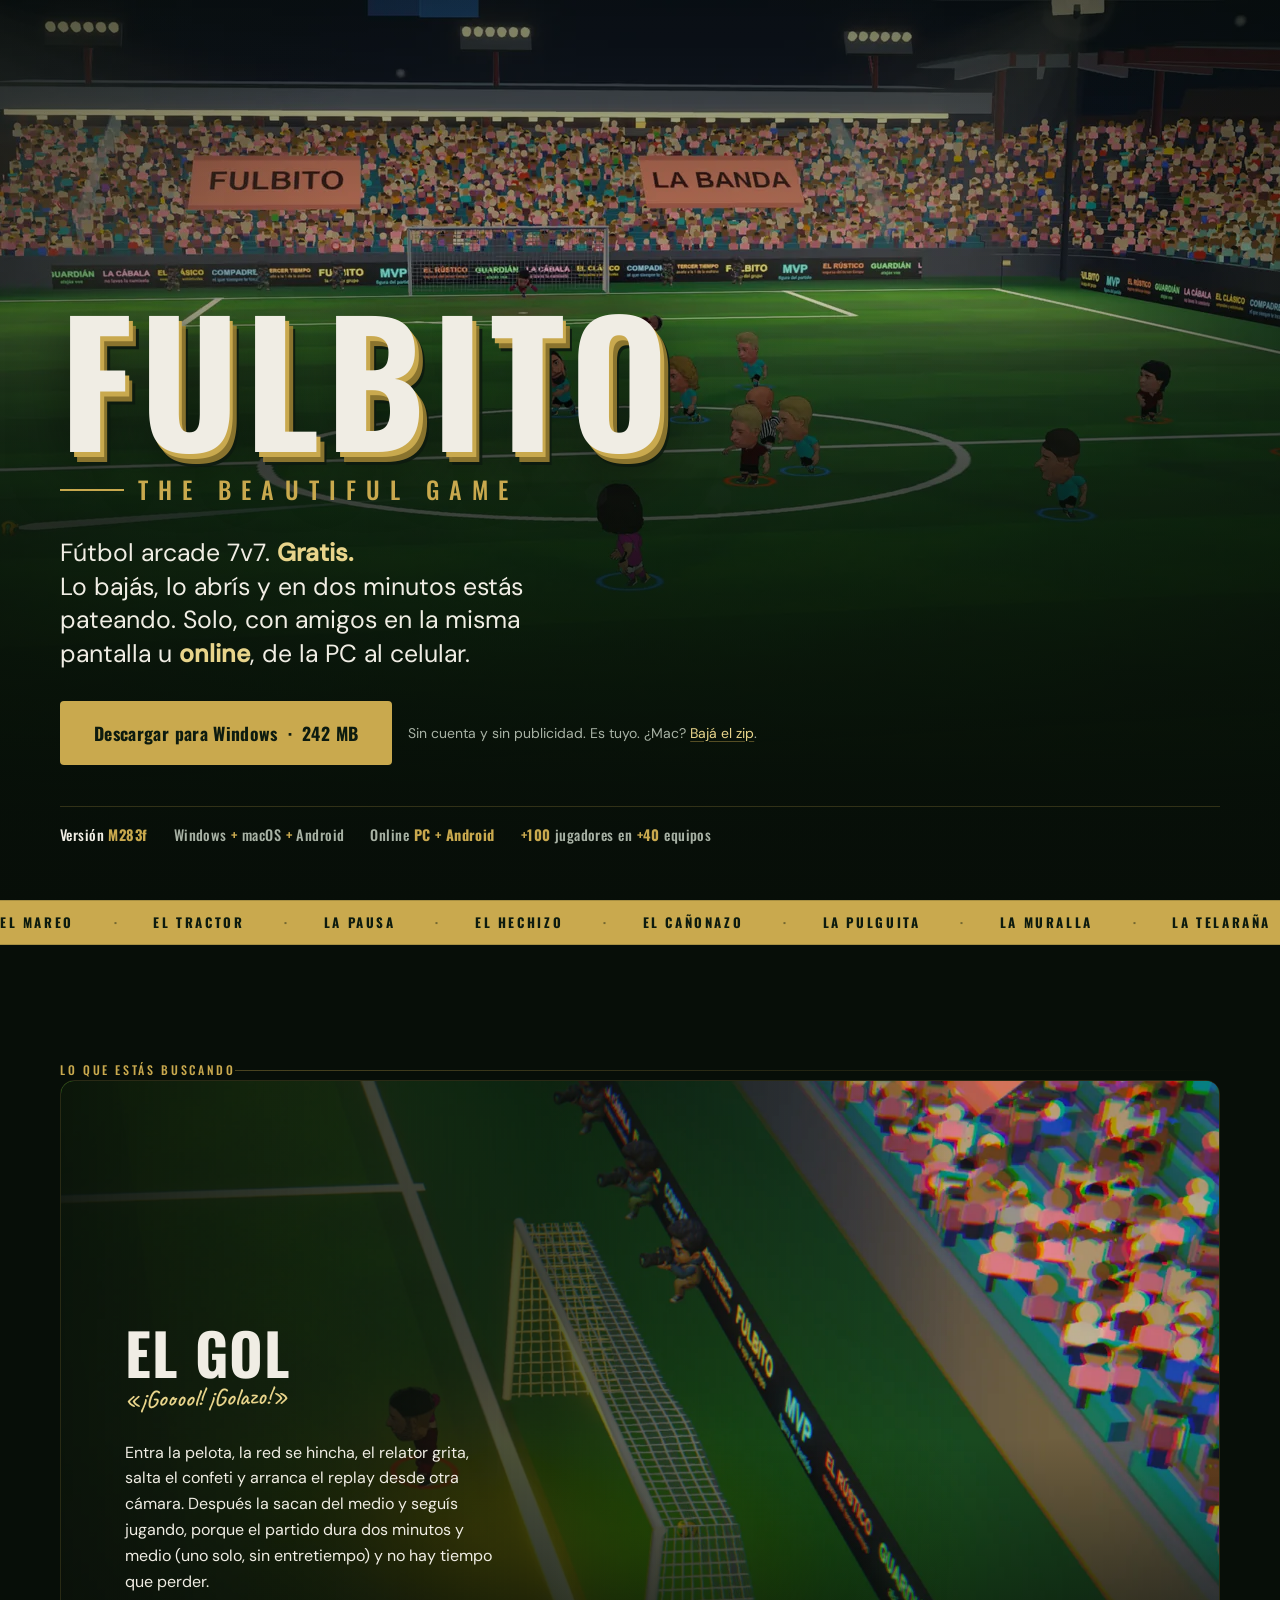
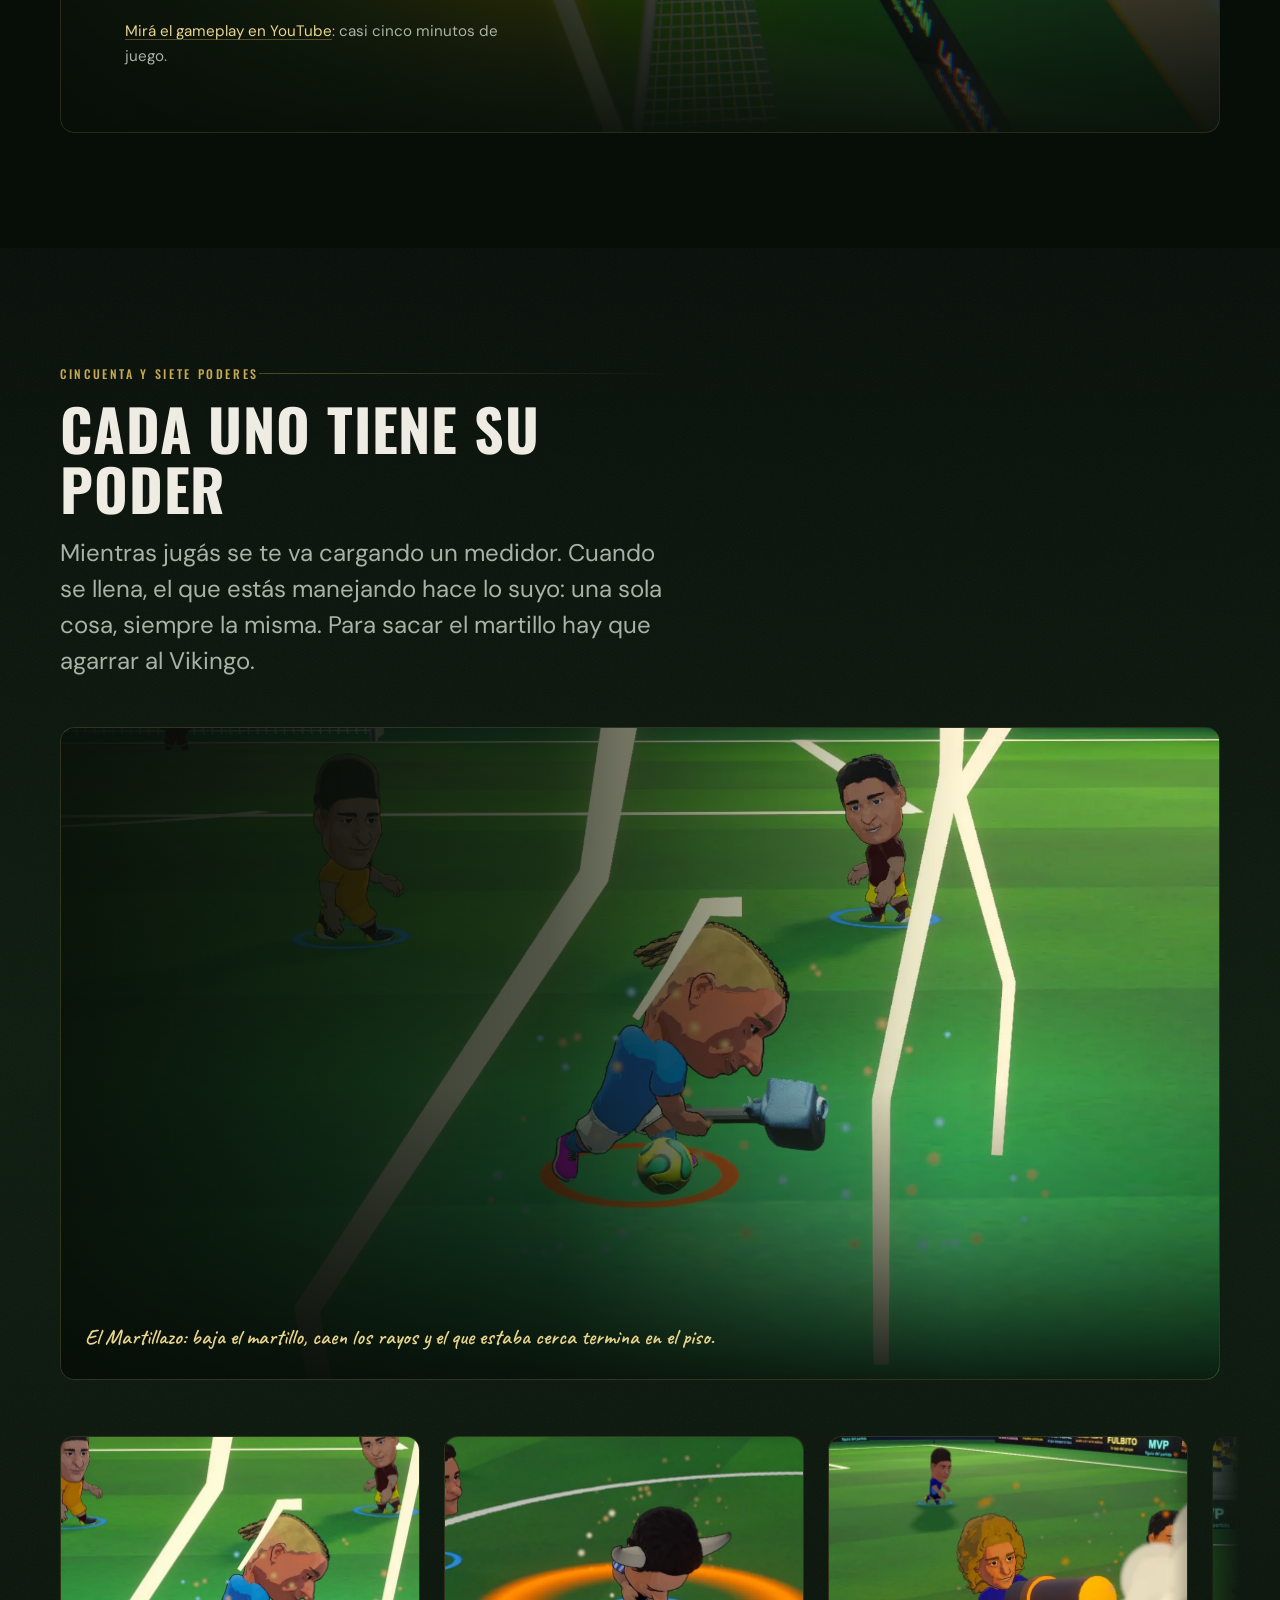
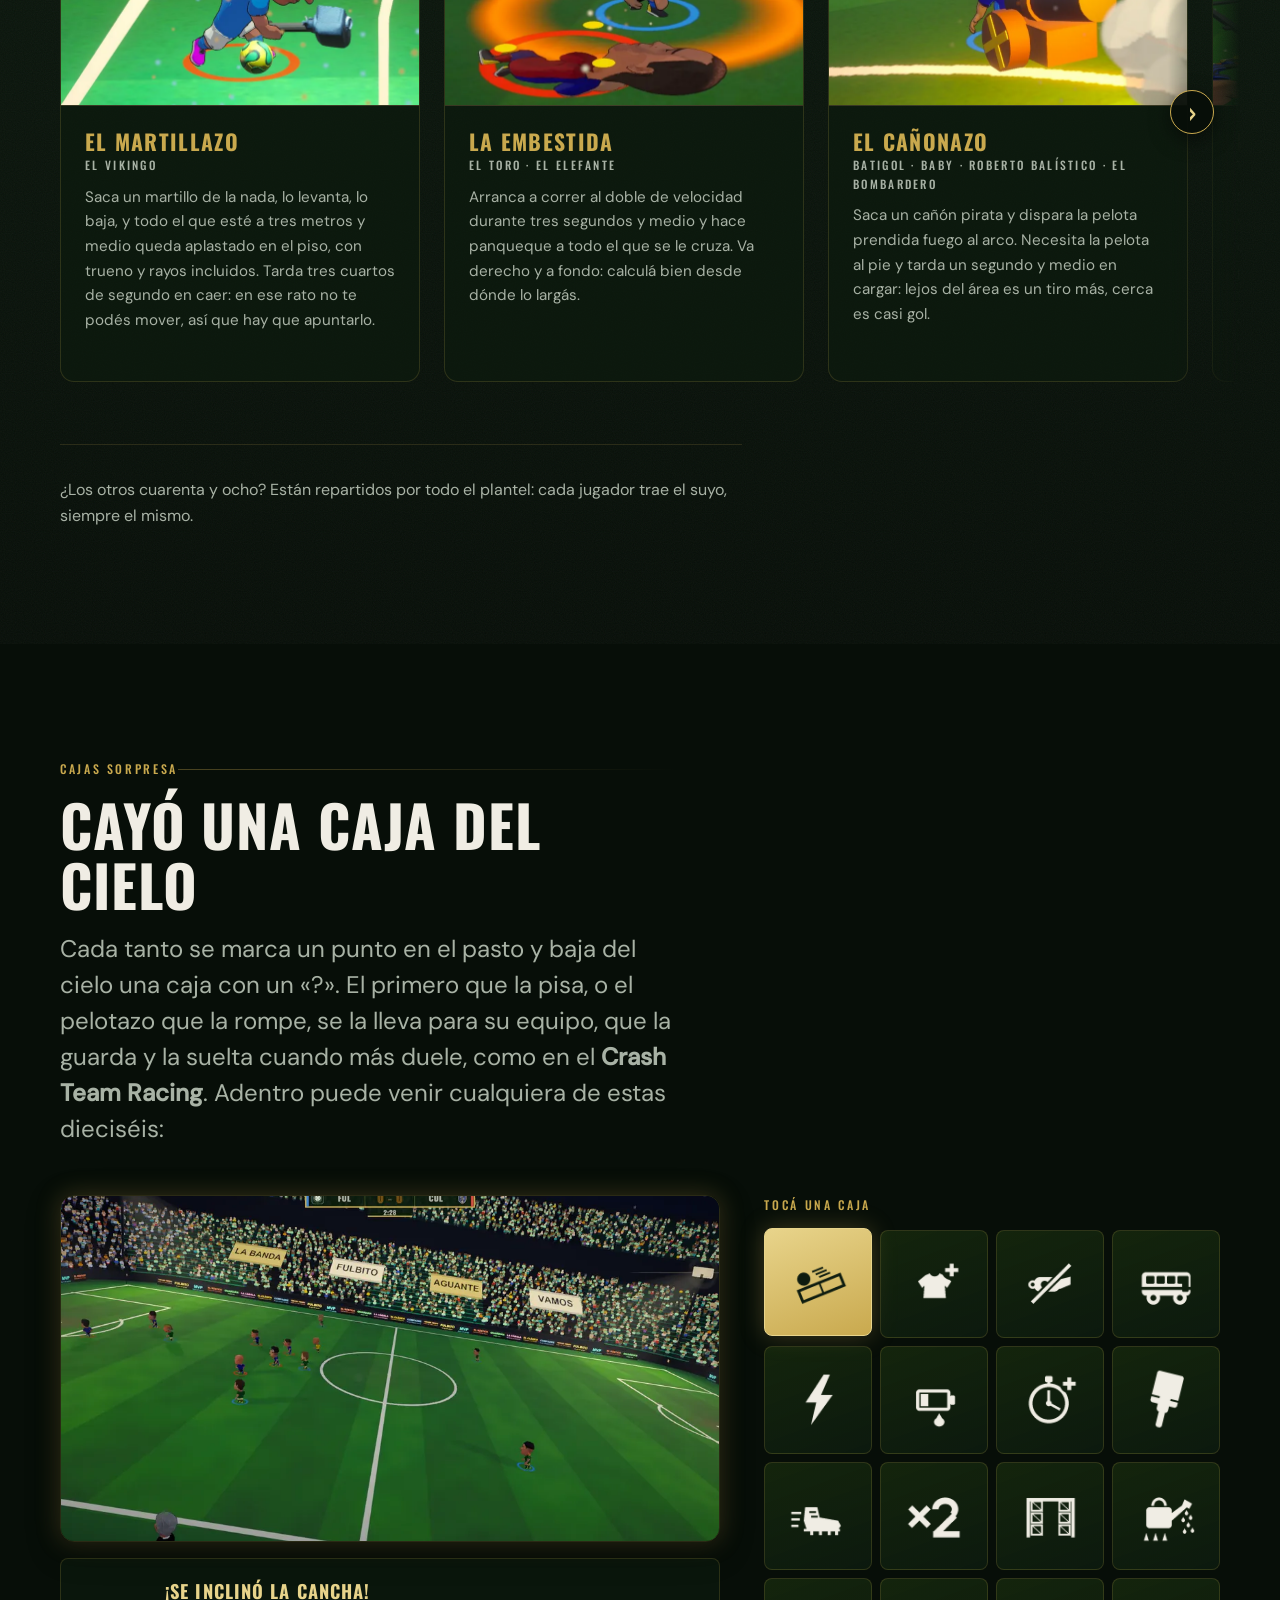
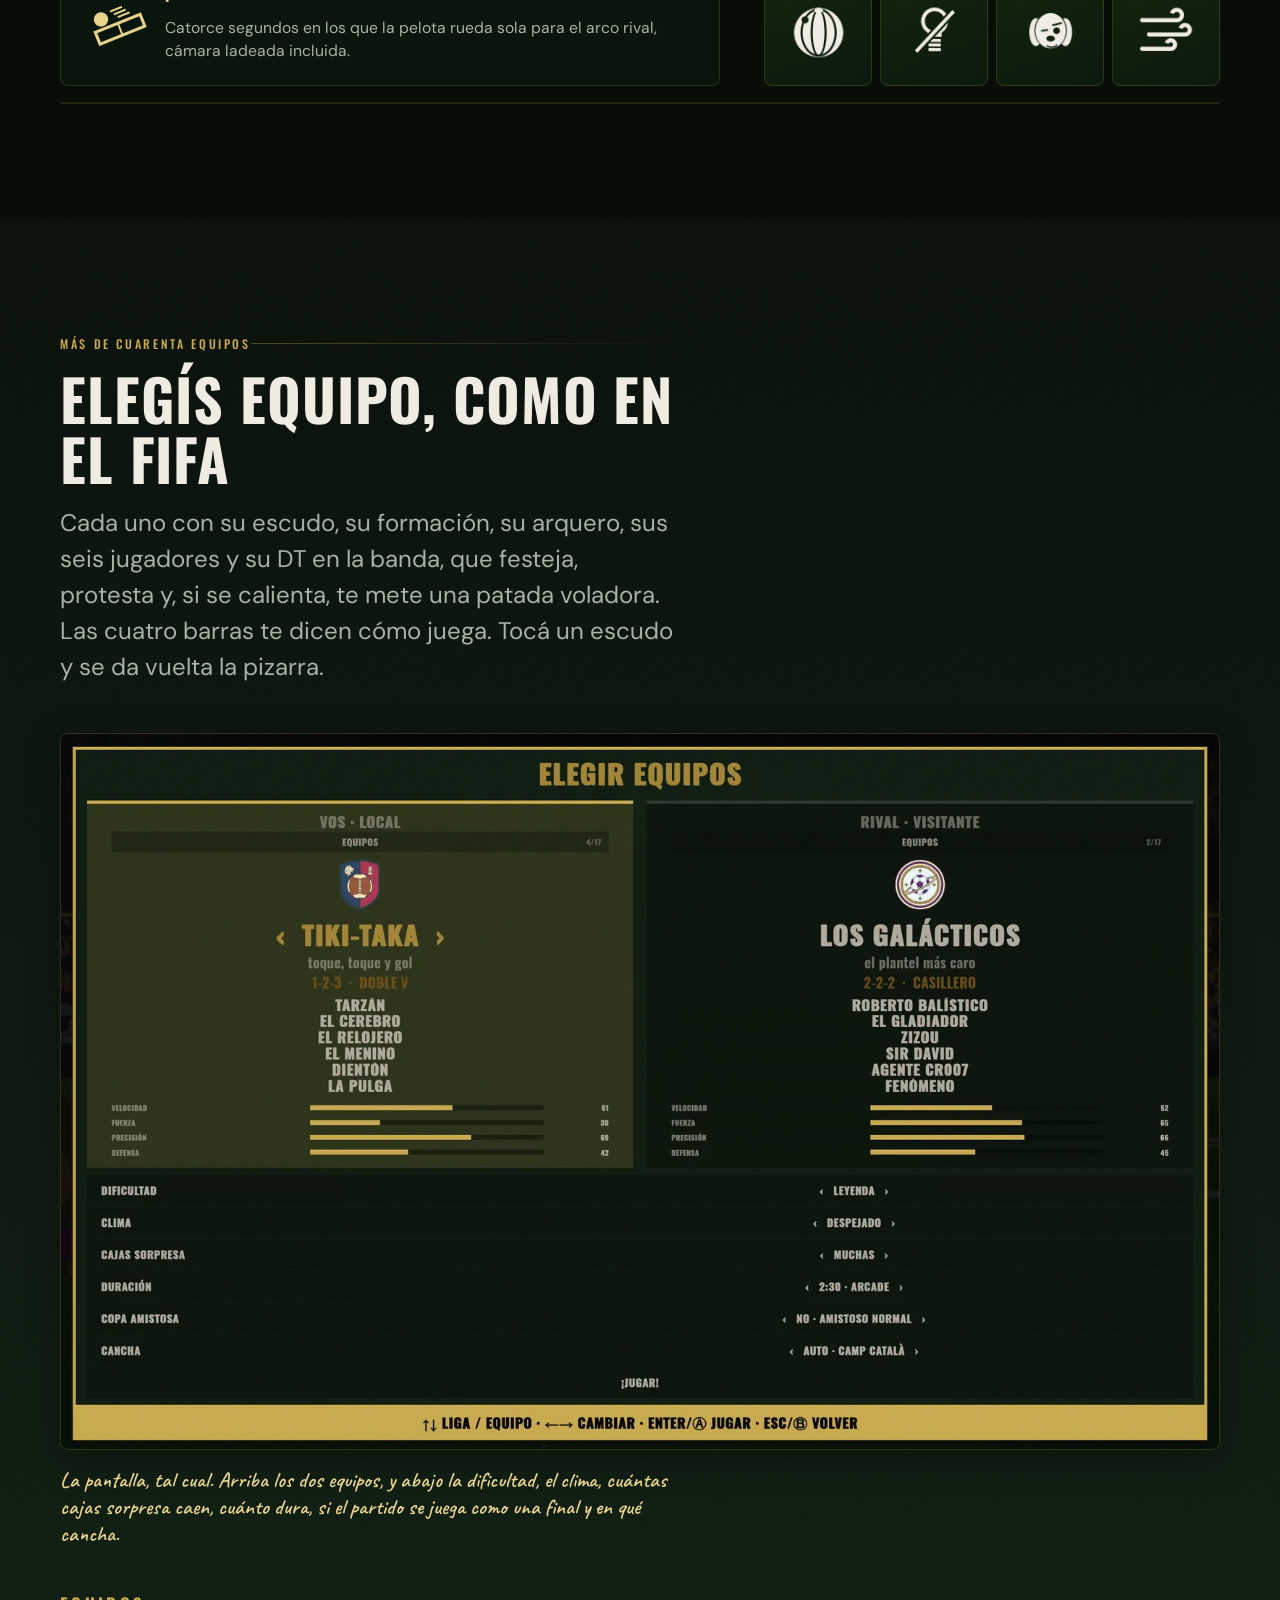
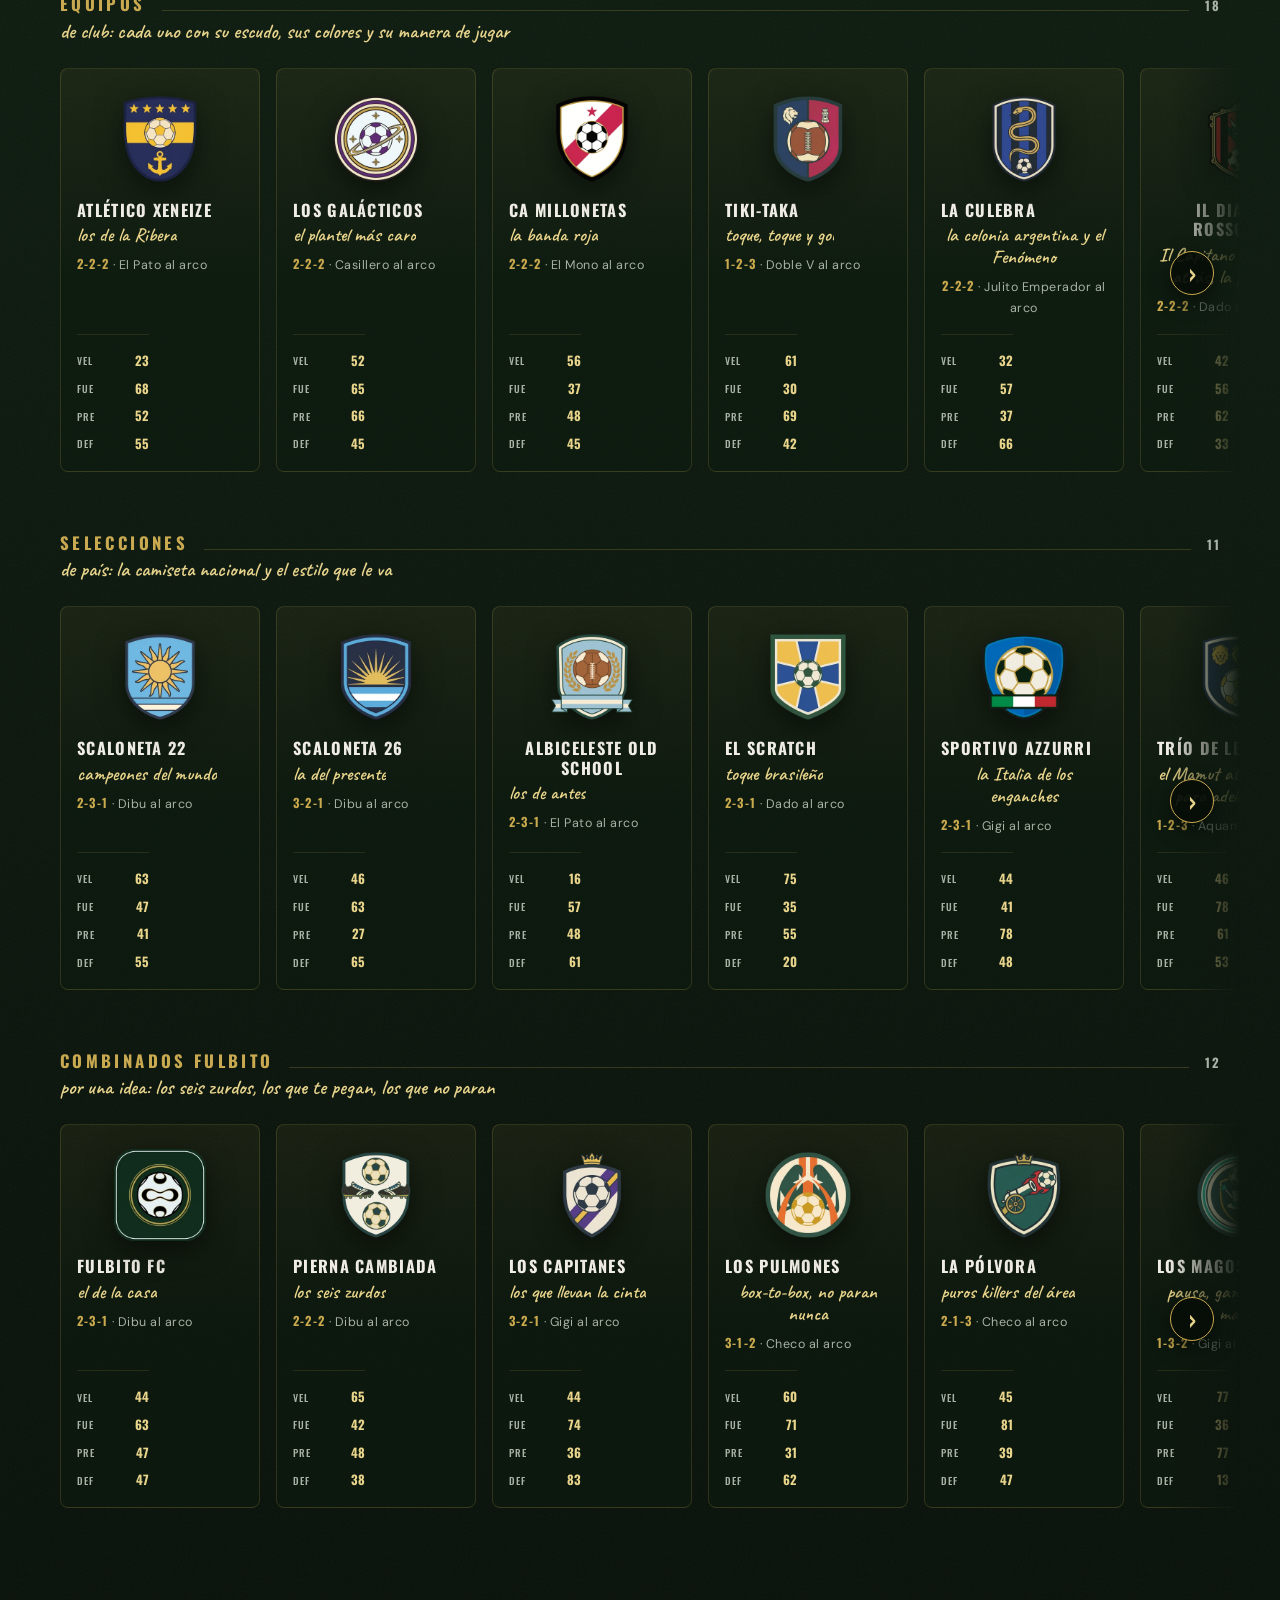
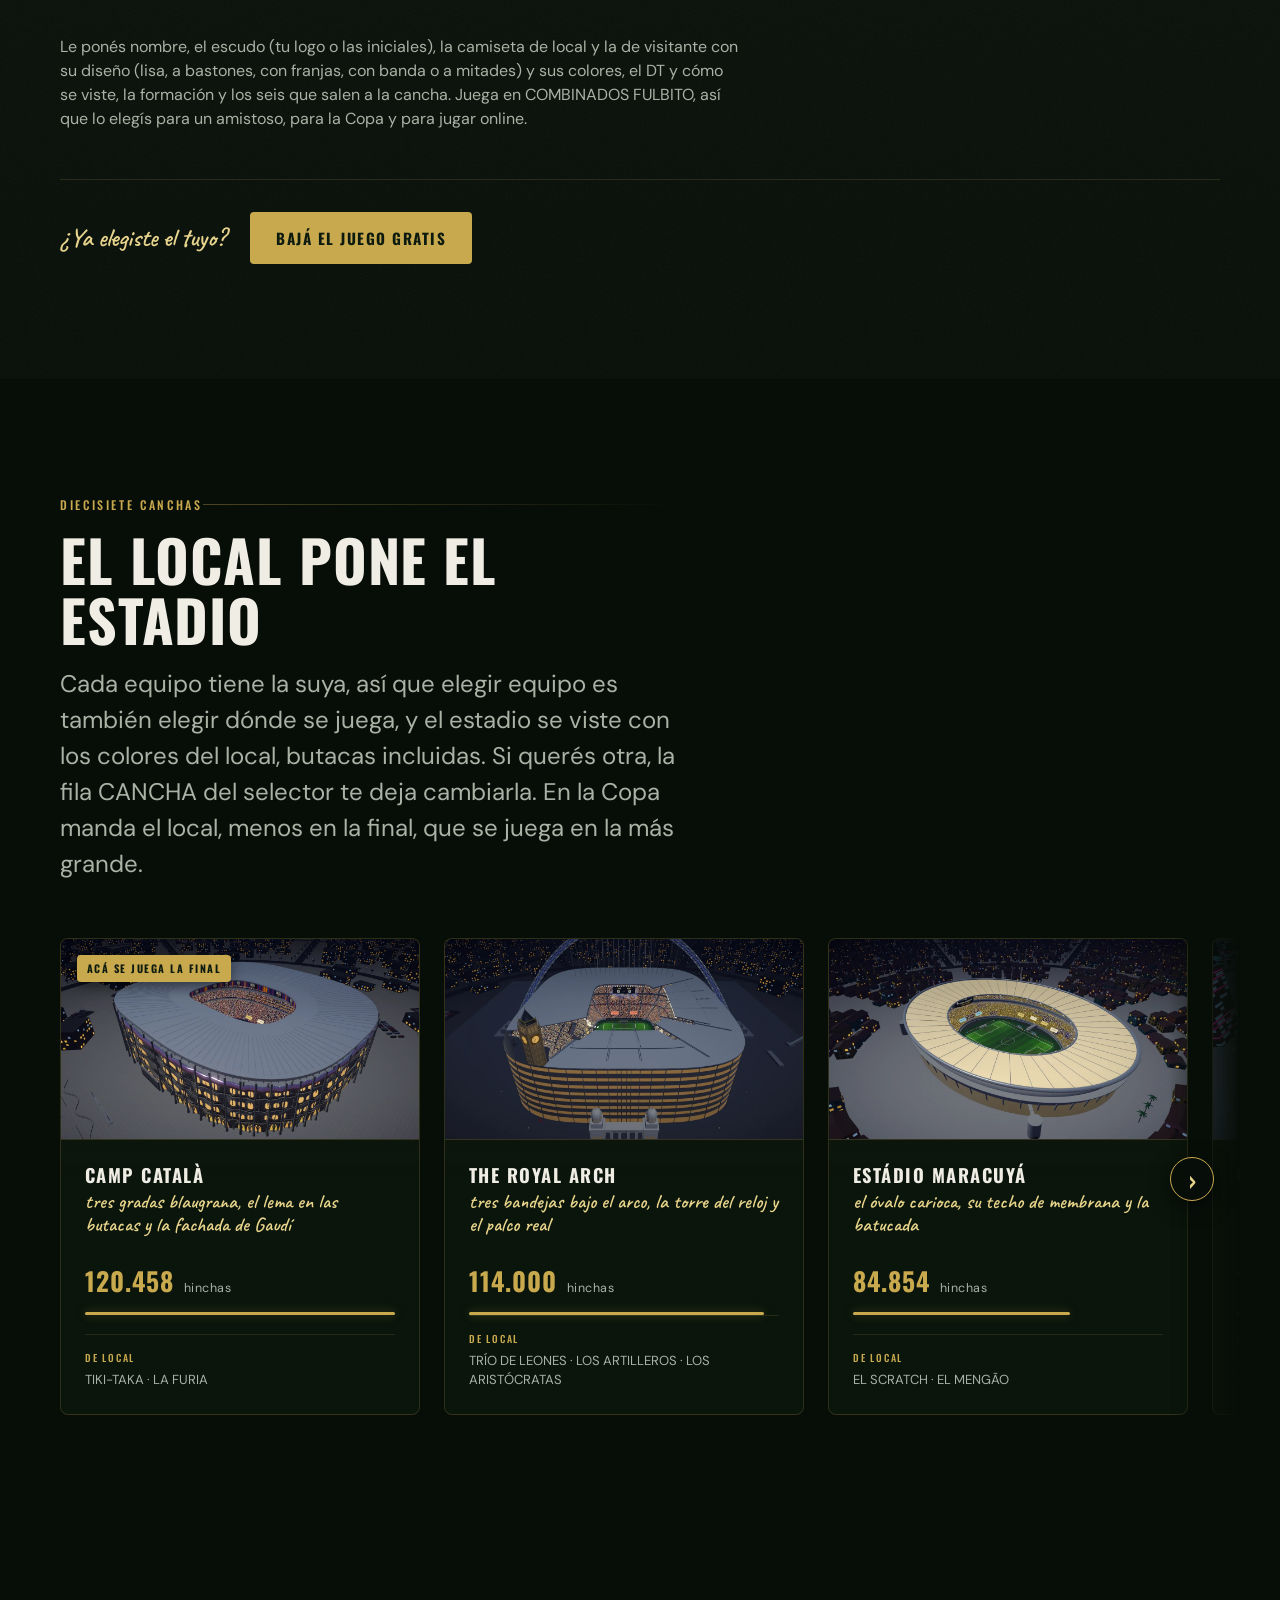
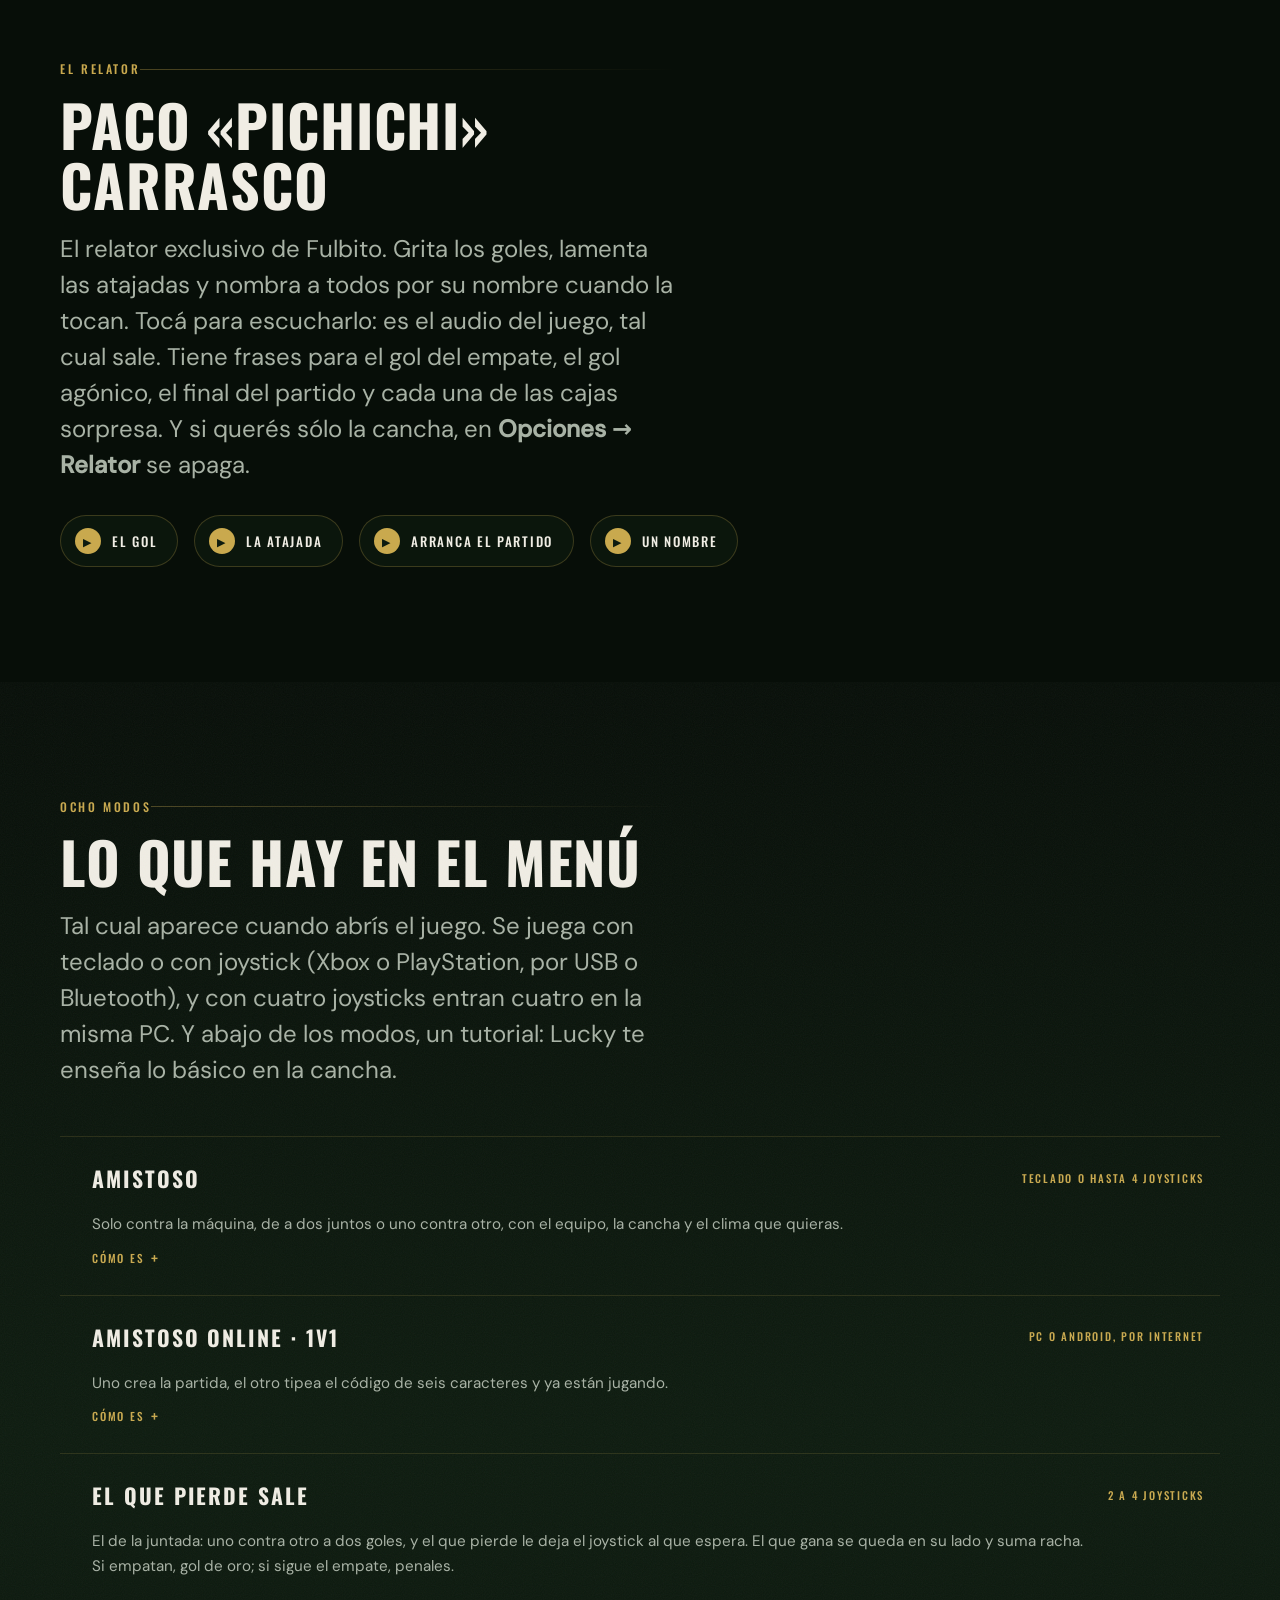
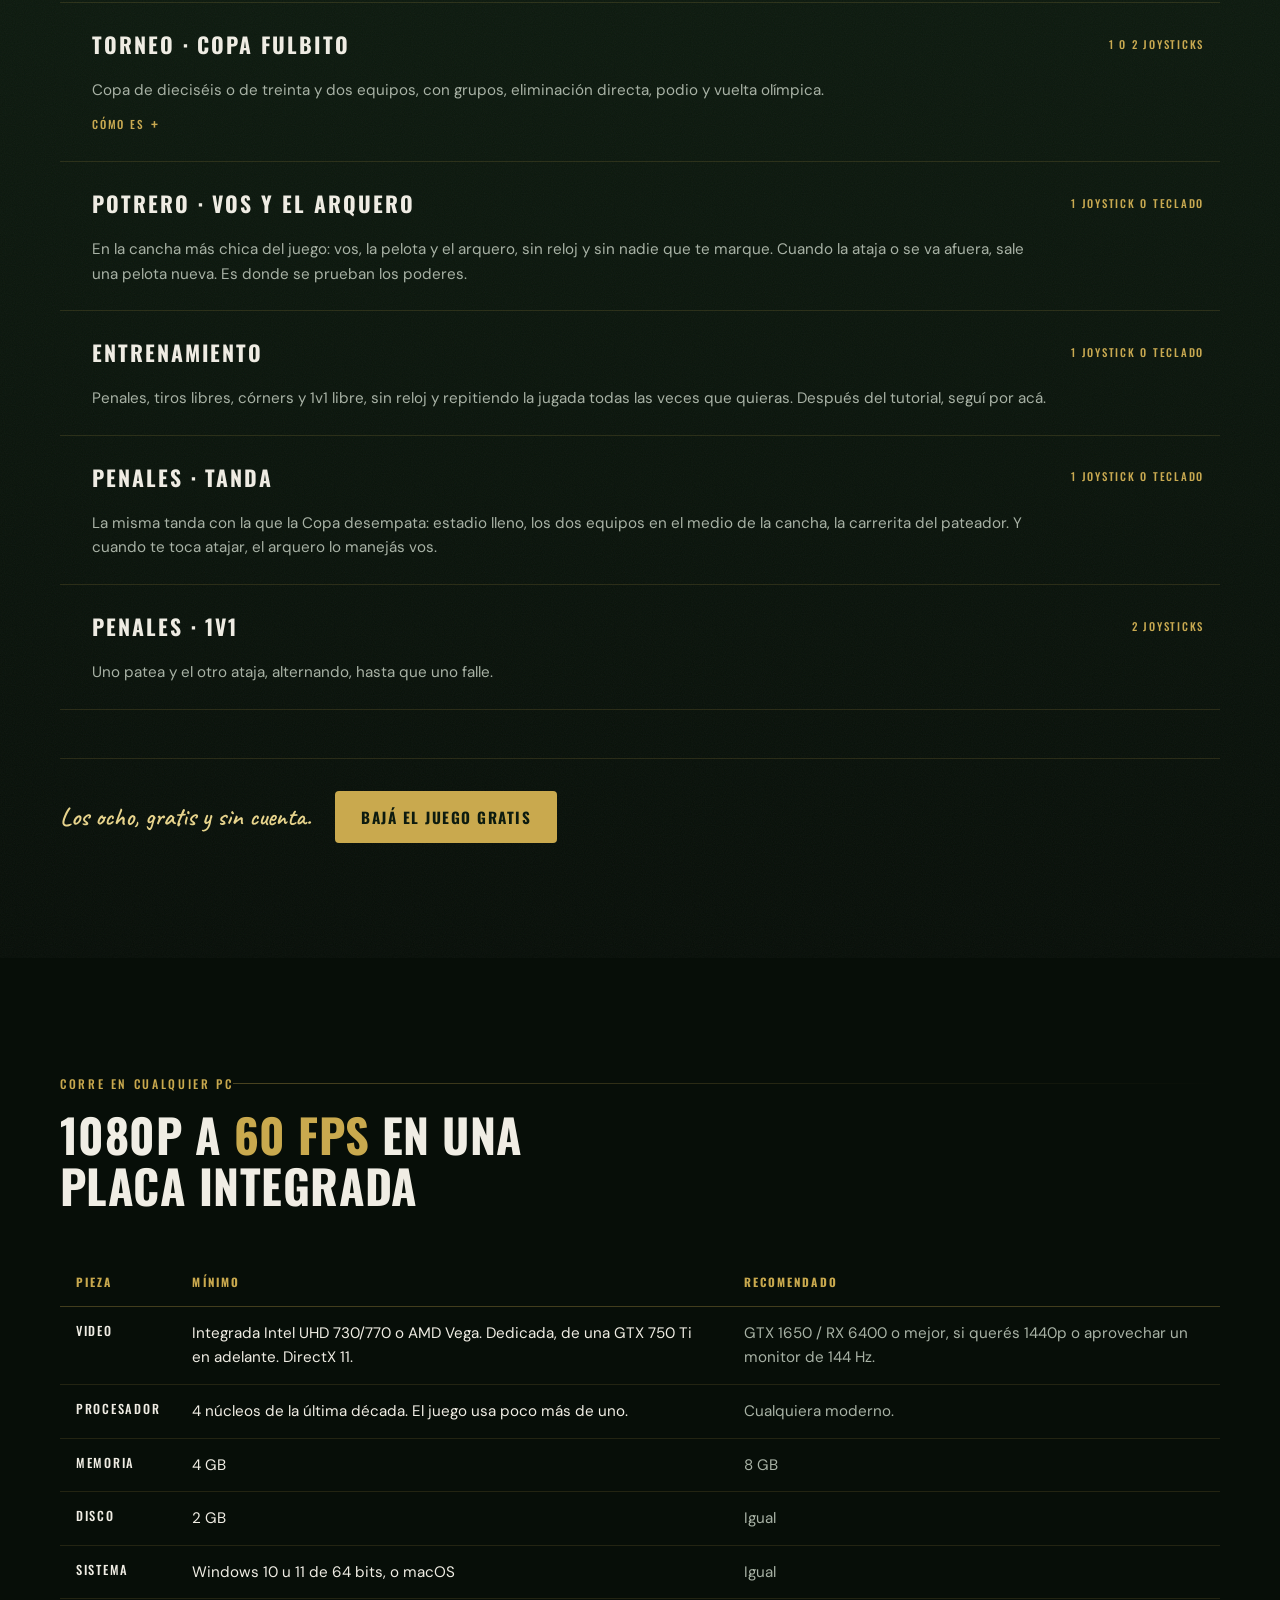
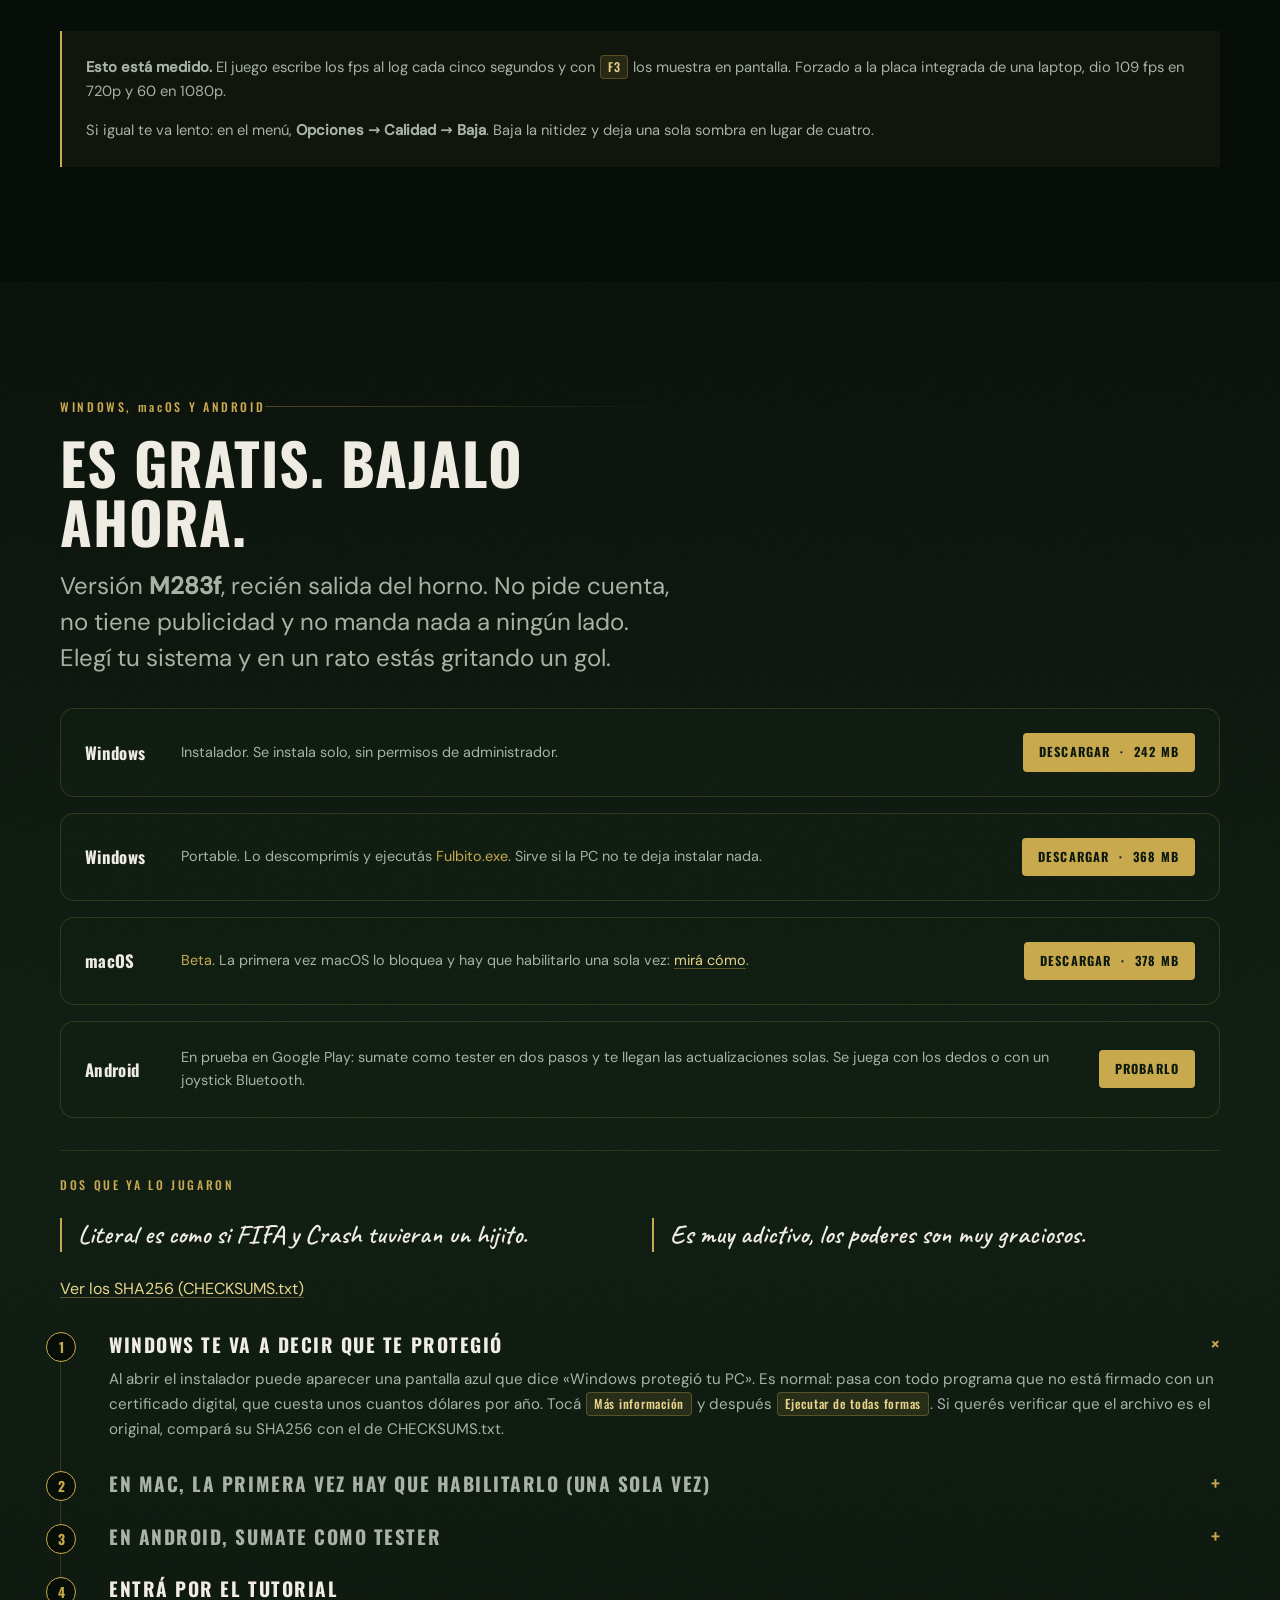
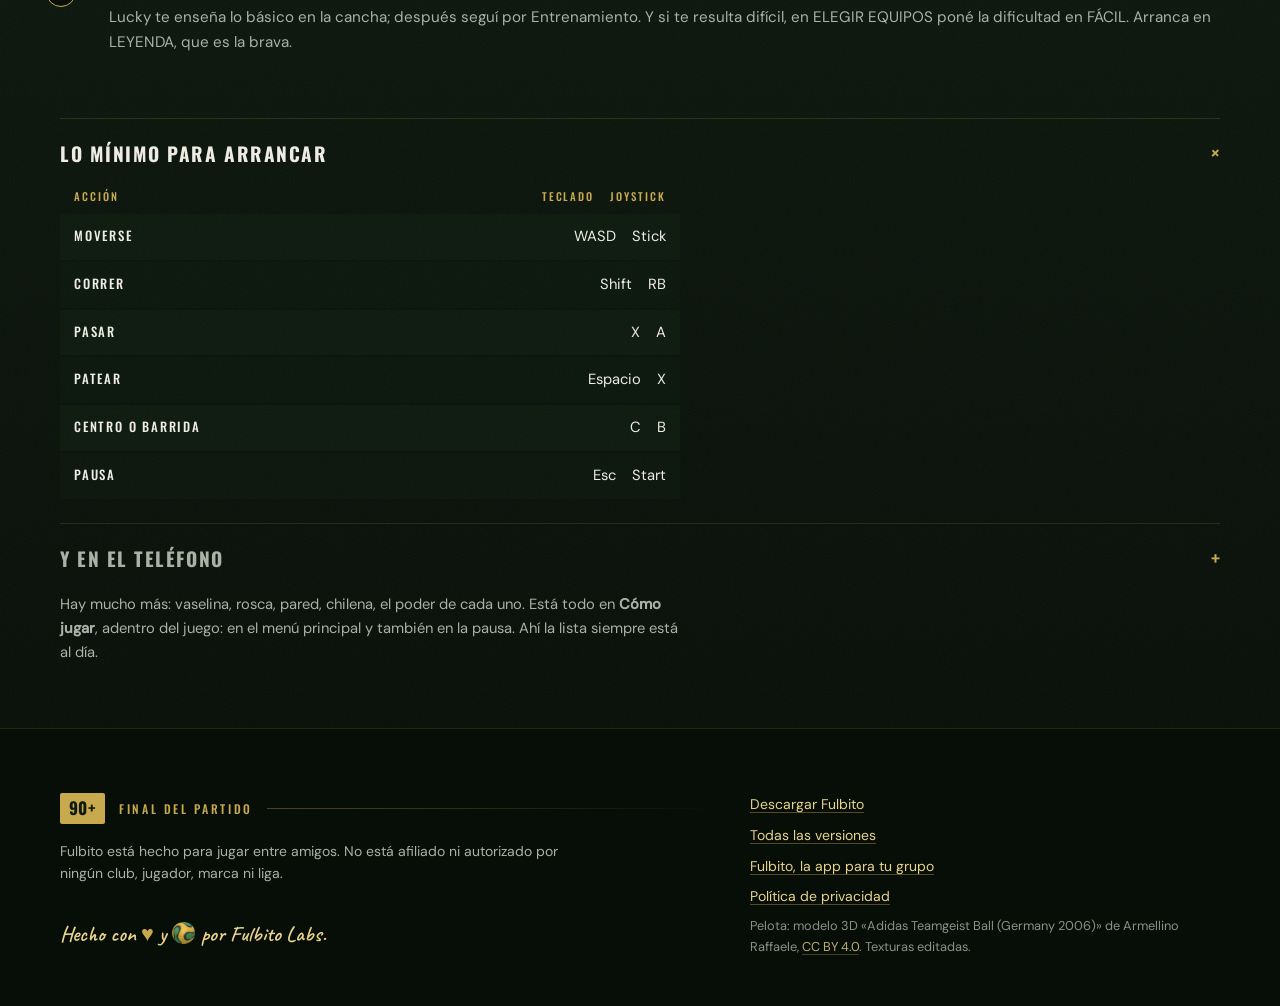
==== commit b83354be: "Web: ARENA DE LOS FARAONES (sede 17) en LAS SEDES y 17 canchas Tarjeta entre la de 77.040 y STADIO D" ====
--- a/index.html
+++ b/index.html
@@ -4,7 +4,7 @@
 <meta charset="utf-8">
 <meta name="viewport" content="width=device-width, initial-scale=1">
 <title>Fulbito: The Beautiful Game | Fútbol arcade 7v7 gratis para Windows, Mac y Android</title>
-<meta name="description" content="Bajate Fulbito gratis para Windows, Mac o Android: fútbol arcade 7v7 con +100 jugadores, +40 equipos, 16 canchas, 57 poderes, relator propio y hasta cuatro jugadores en la misma PC. Sin cuenta, sin publicidad. Corre a 1080p y 60 fps en una placa integrada.">
+<meta name="description" content="Bajate Fulbito gratis para Windows, Mac o Android: fútbol arcade 7v7 con +100 jugadores, +40 equipos, 17 canchas, 57 poderes, relator propio y hasta cuatro jugadores en la misma PC. Sin cuenta, sin publicidad. Corre a 1080p y 60 fps en una placa integrada.">
 <link rel="canonical" href="https://game.fulbito.futbol/">
 
 <meta property="og:type" content="website">
@@ -12,7 +12,7 @@
 <meta property="og:site_name" content="Fulbito: The Beautiful Game">
 <meta property="og:locale" content="es_AR">
 <meta property="og:title" content="Fulbito: The Beautiful Game | Fútbol arcade 7v7, gratis. Bajalo ahora">
-<meta property="og:description" content="Lo bajás, lo abrís y en dos minutos estás pateando. +100 jugadores, +40 equipos, 16 canchas, 57 poderes y un relator propio. Gratis, sin cuenta, para Windows, Mac y Android.">
+<meta property="og:description" content="Lo bajás, lo abrís y en dos minutos estás pateando. +100 jugadores, +40 equipos, 17 canchas, 57 poderes y un relator propio. Gratis, sin cuenta, para Windows, Mac y Android.">
 <meta property="og:image" content="https://game.fulbito.futbol/assets/brand/og-image.jpg">
 <meta property="og:image:width" content="1200">
 <meta property="og:image:height" content="630">
@@ -26,7 +26,7 @@
   "name": "Fulbito: The Beautiful Game",
   "url": "https://game.fulbito.futbol/",
   "image": "https://game.fulbito.futbol/assets/brand/og-image.jpg",
-  "description": "Fútbol arcade 7v7 para descargar gratis en Windows, Mac y Android: +100 jugadores, +40 equipos, 16 canchas, 57 poderes, relator propio, 16 cajas sorpresa y ocho modos. Sin cuenta y sin publicidad.",
+  "description": "Fútbol arcade 7v7 para descargar gratis en Windows, Mac y Android: +100 jugadores, +40 equipos, 17 canchas, 57 poderes, relator propio, 16 cajas sorpresa y ocho modos. Sin cuenta y sin publicidad.",
   "inLanguage": "es-AR",
   "genre": "Sports",
   "gamePlatform": ["PC (Windows)", "macOS", "Android"],
@@ -765,7 +765,7 @@
   <section class="seccion" aria-labelledby="t-sedes">
     <div class="env">
       <div class="seccion__intro rev">
-        <p class="minuto">Dieciséis canchas</p>
+        <p class="minuto">Diecisiete canchas</p>
         <h2 id="t-sedes">El local pone el estadio</h2>
         <p class="bajada">Cada equipo tiene la suya, así que elegir equipo es también elegir
           dónde se juega, y el estadio se viste con los colores del local, butacas
@@ -809,6 +809,13 @@
           <p class="sede__concepto">tres anillos, once rampas de serpiente y el biscione en las butacas</p>
           <p class="sede__aforo"><b>77.040</b> hinchas<i style="--v:64" aria-hidden="true"></i></p>
           <p class="sede__locales"><span class="sede__locales-tit">De local</span> LOS ROMPEHUESOS · LA CULEBRA</p>
+        </li>
+        <li class="sede rev">
+          <img class="sede__foto" src="assets/sedes/arenafaraones.webp" alt="Vista aérea de ARENA DE LOS FARAONES, lleno: la pirámide abierta al medio, con la punta flotando sobre la cancha, en el desierto junto al Nilo" width="1280" height="720" loading="lazy">
+          <h3 class="sede__nombre">ARENA DE LOS FARAONES</h3>
+          <p class="sede__concepto">la pirámide abierta al medio, con la punta flotando sobre la cancha</p>
+          <p class="sede__aforo"><b>74.724</b> hinchas<i style="--v:62" aria-hidden="true"></i></p>
+          <p class="sede__locales"><span class="sede__locales-tit">Sin local</span> se elige en el partido y en la tienda</p>
         </li>
         <li class="sede rev">
           <img class="sede__foto" src="assets/sedes/stadioitaliano.webp" alt="Vista aérea de STADIO DELLE CURVE, lleno: tres anillos, foso y torres helicoidales" width="1280" height="720" loading="lazy">
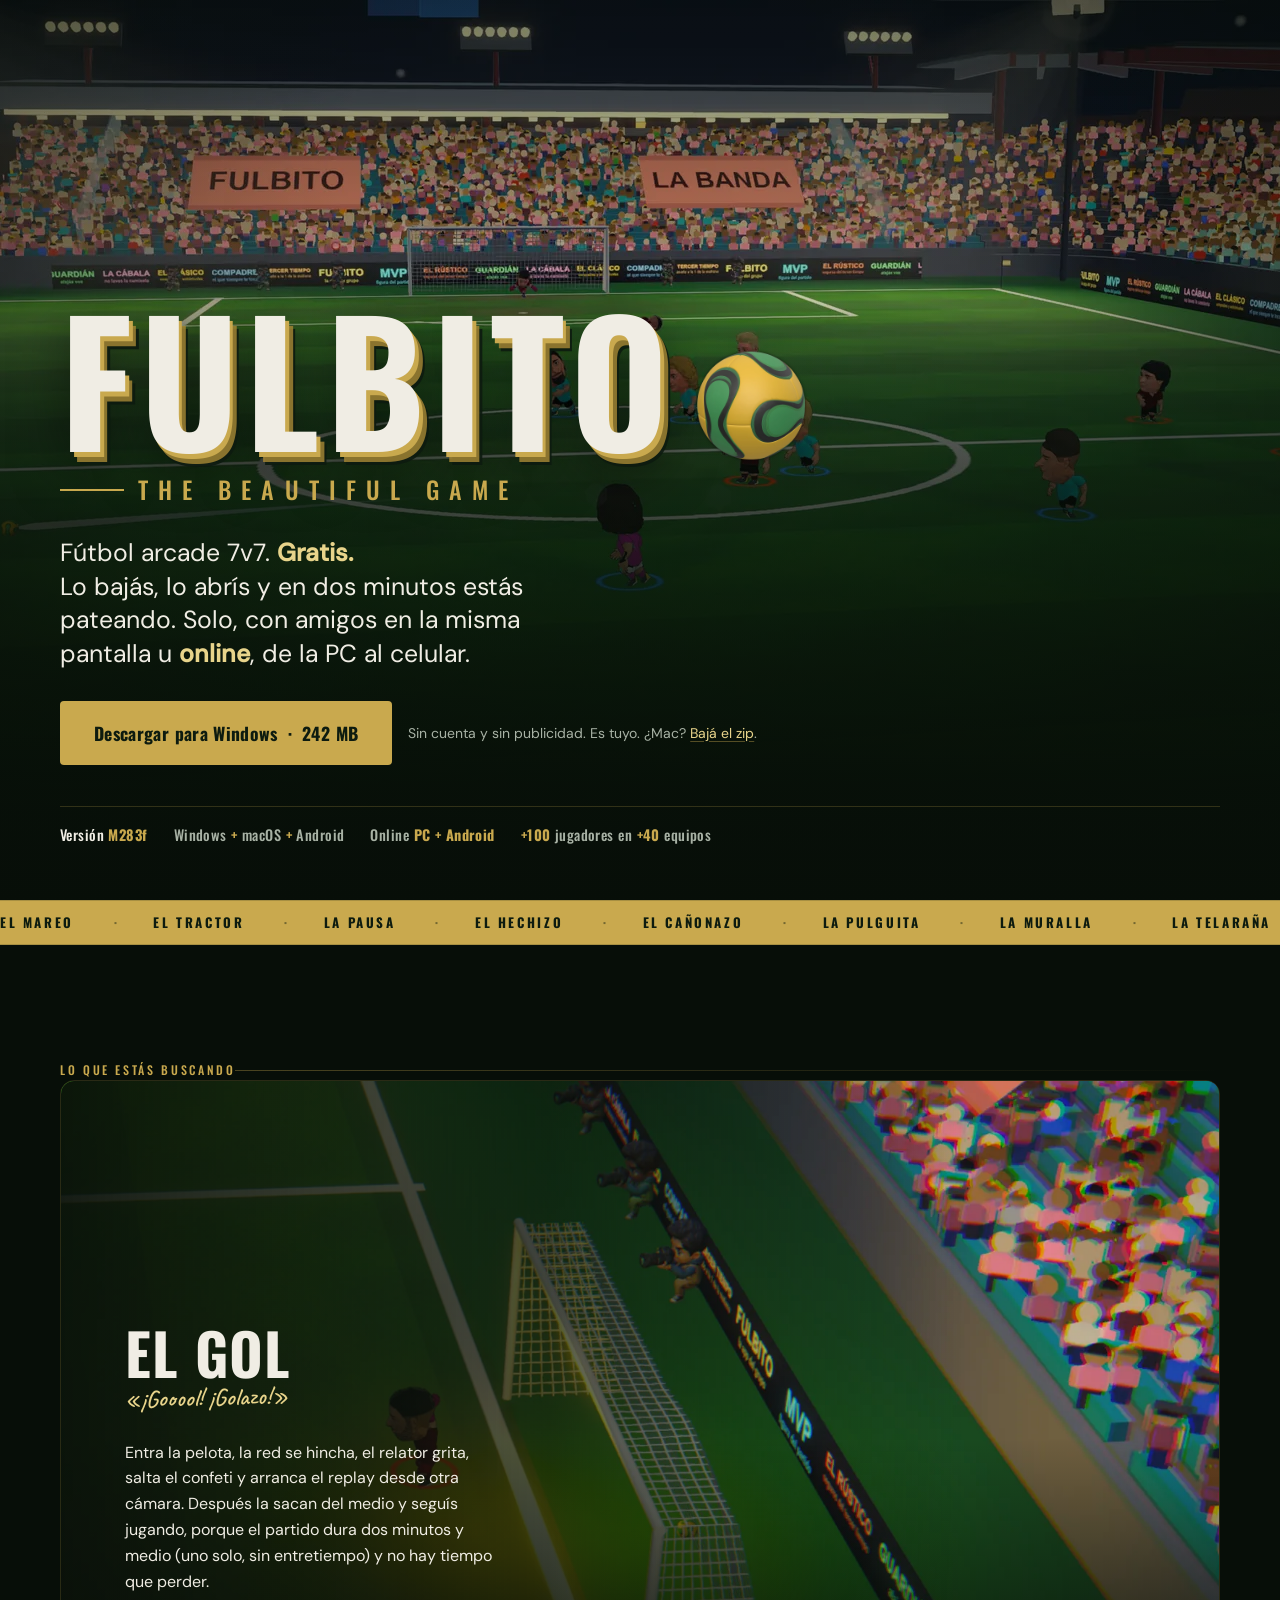
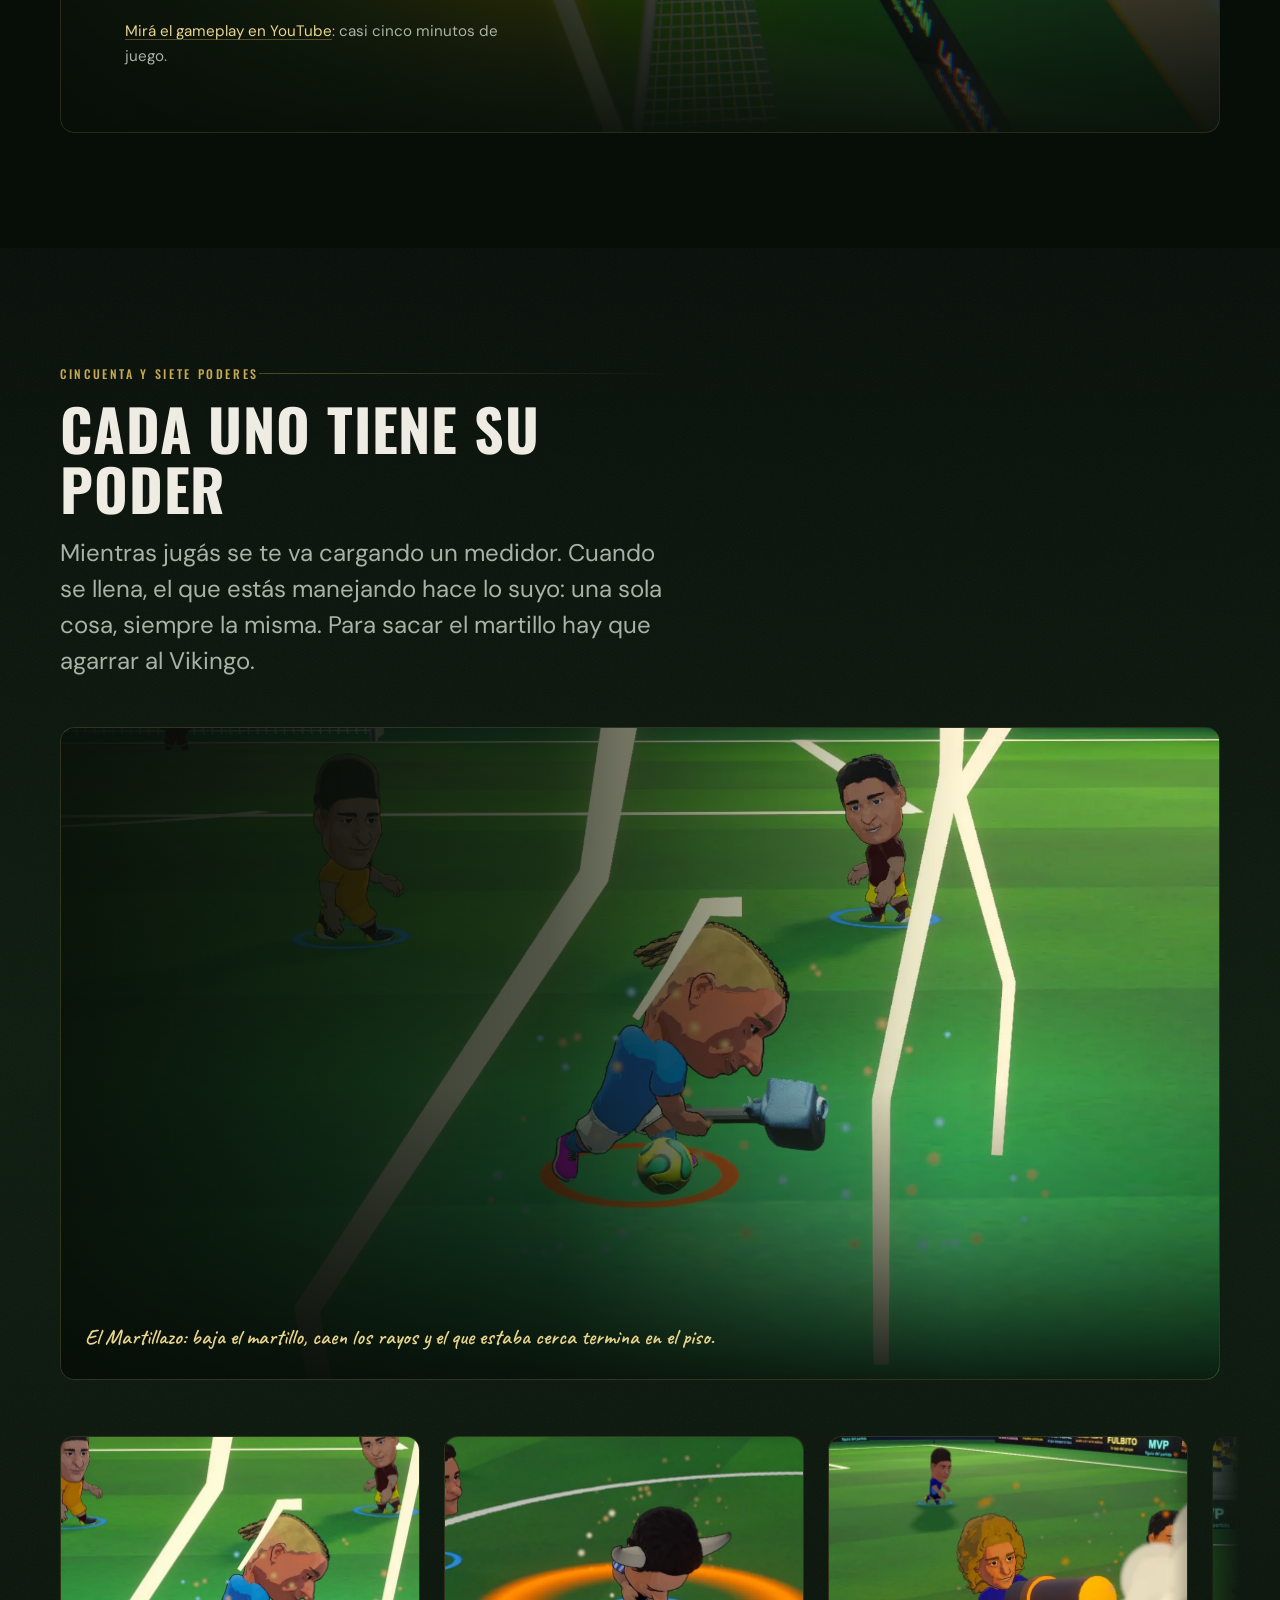
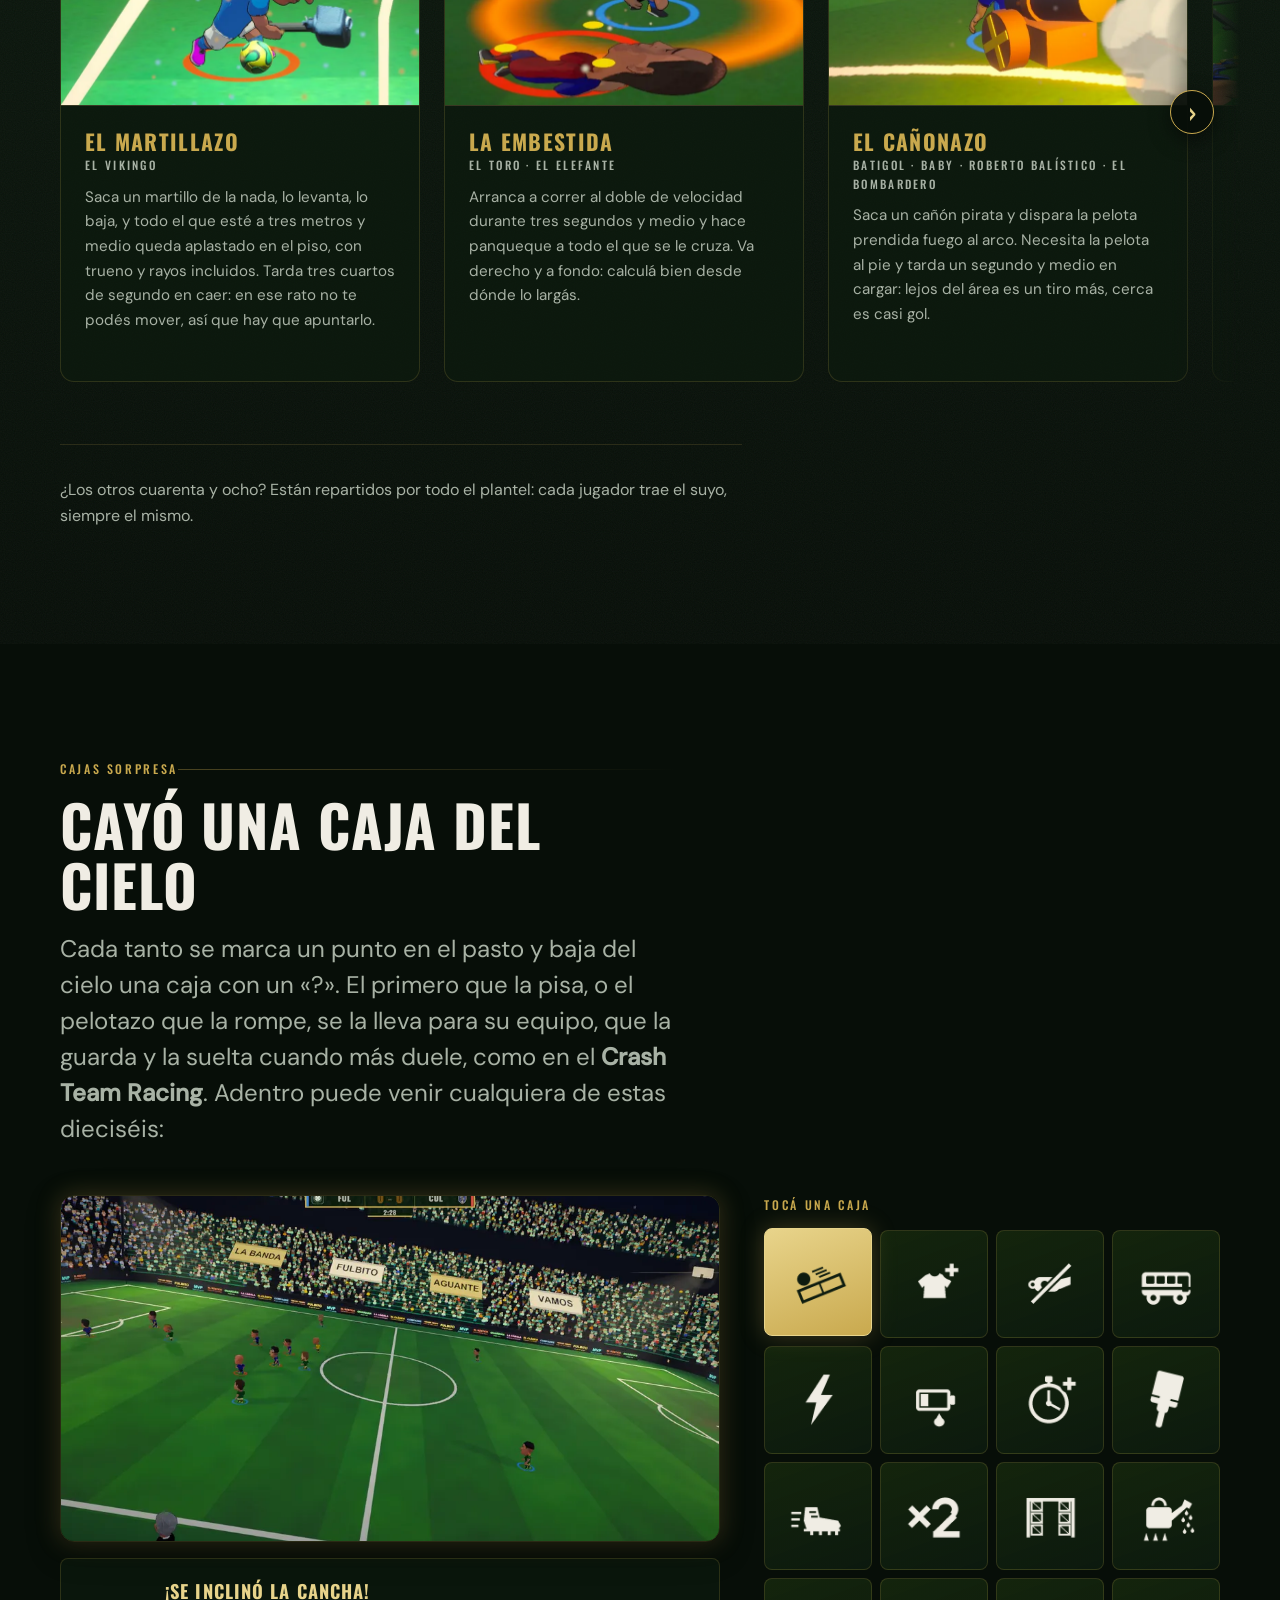
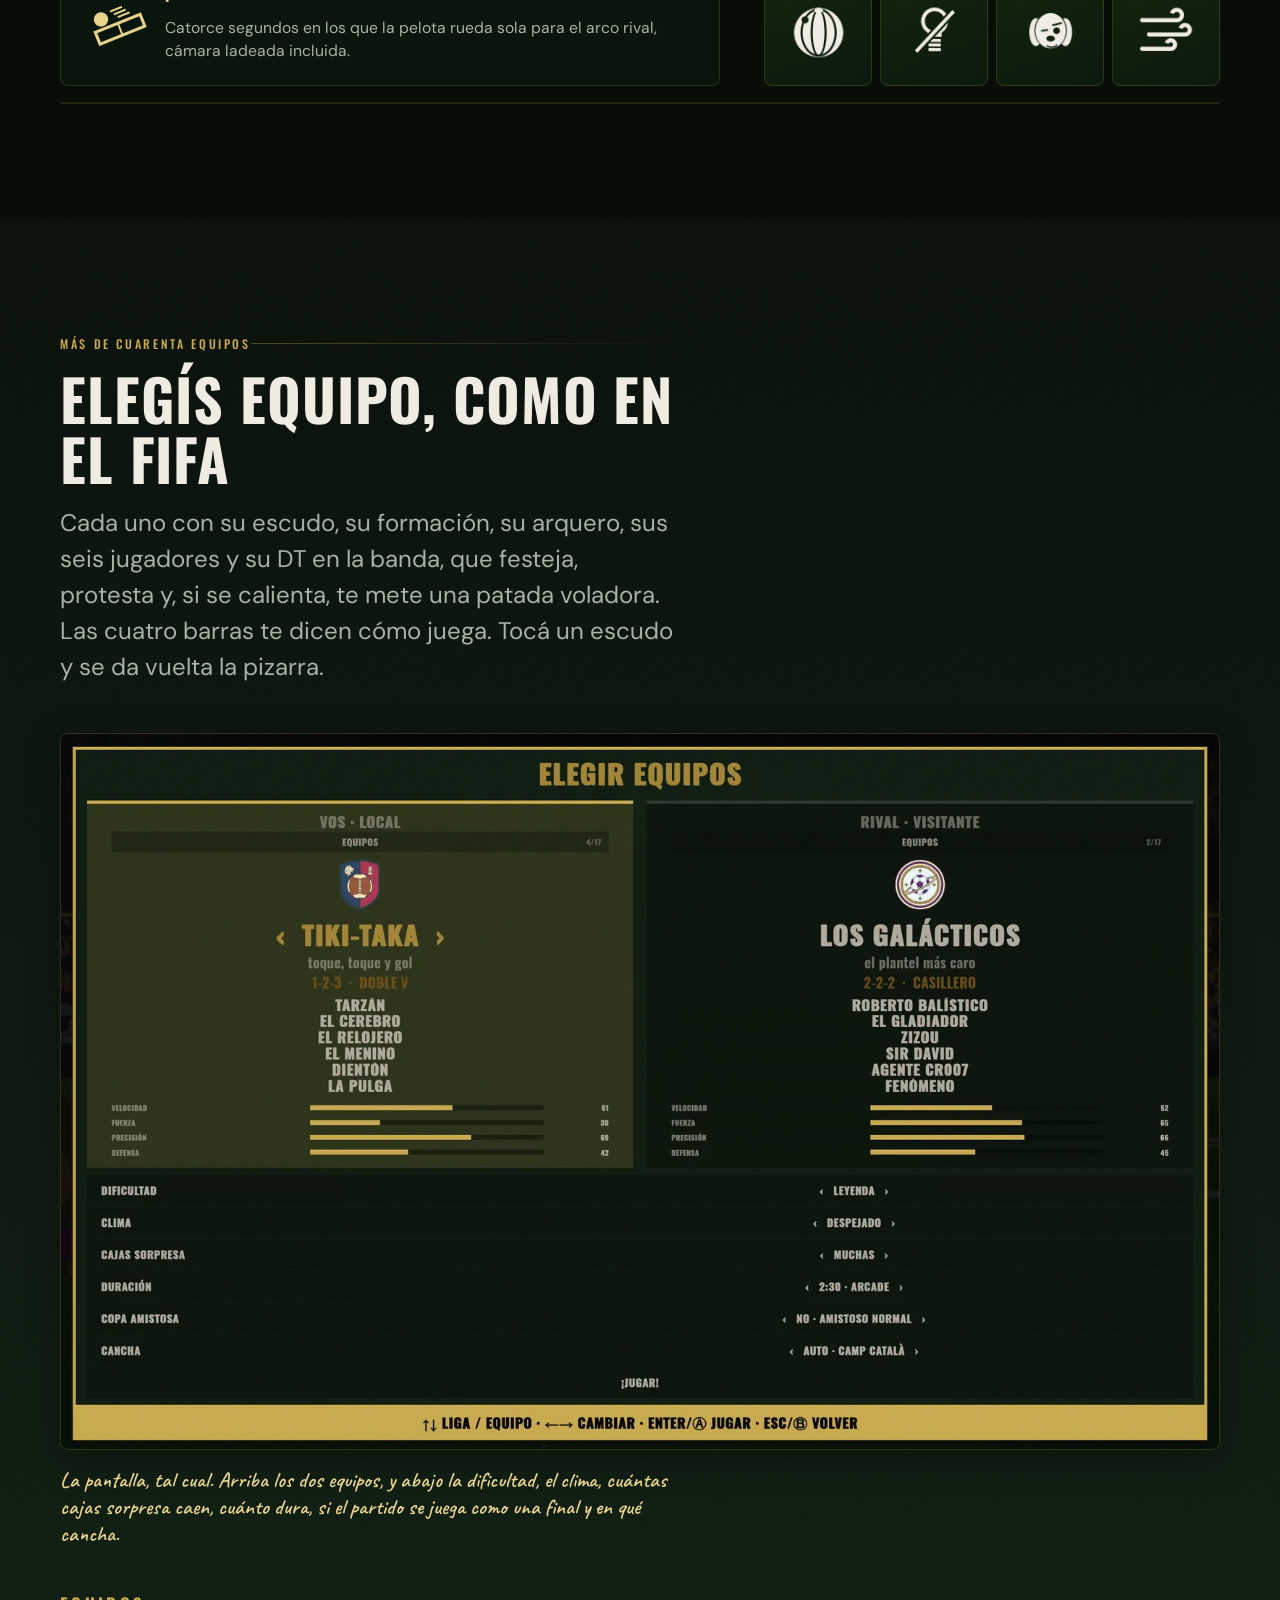
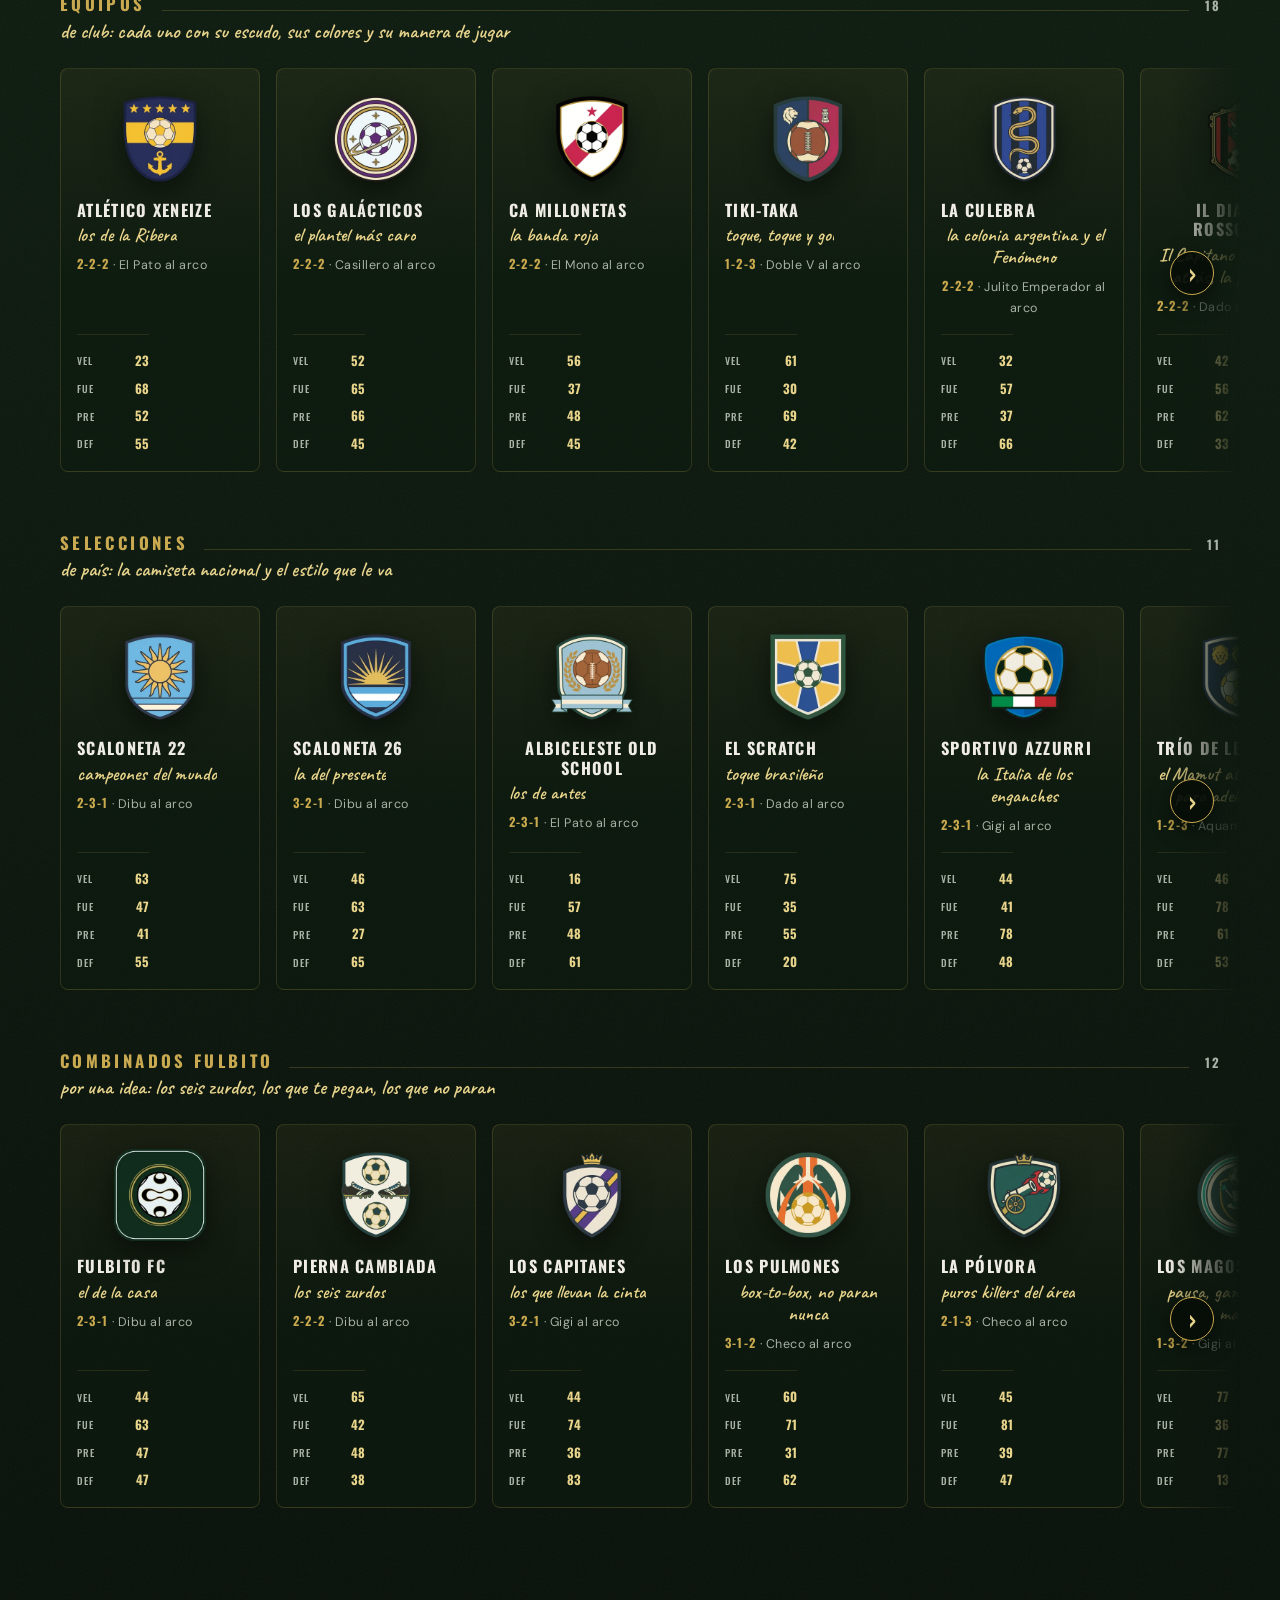
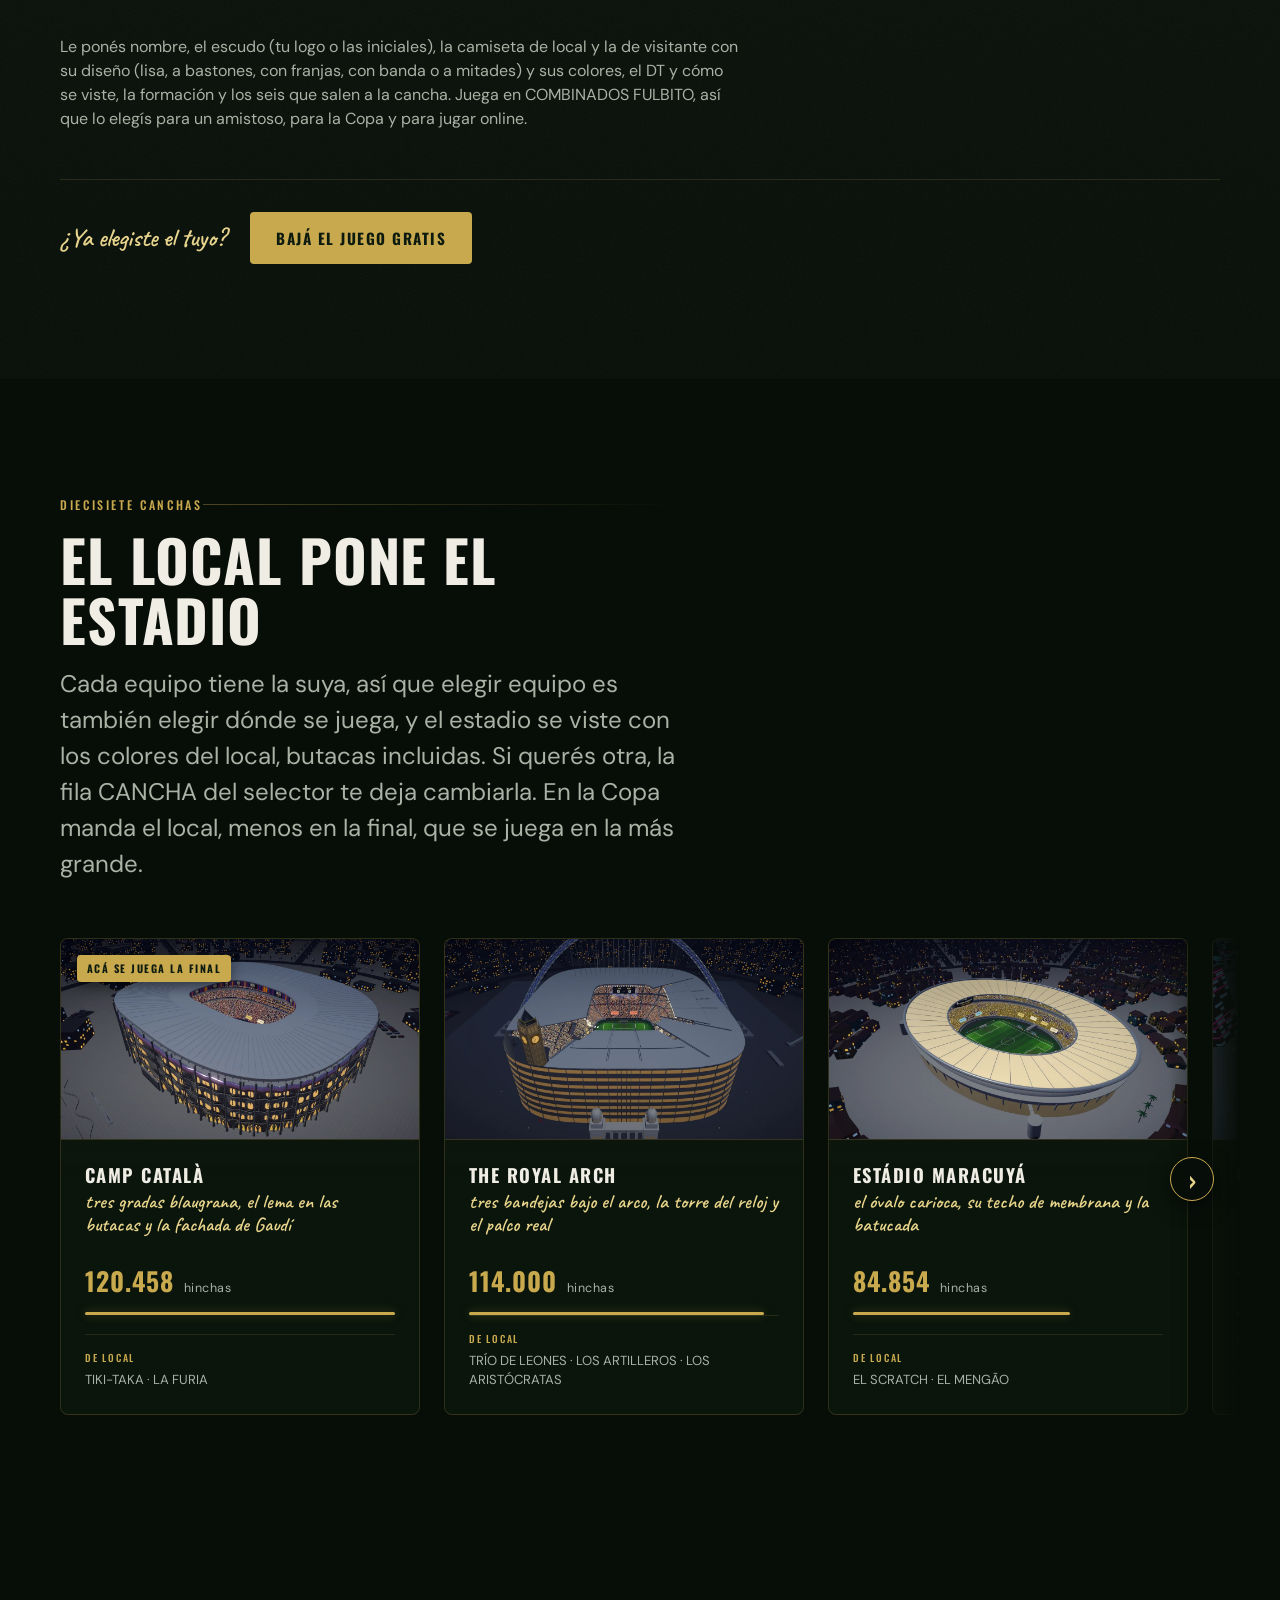
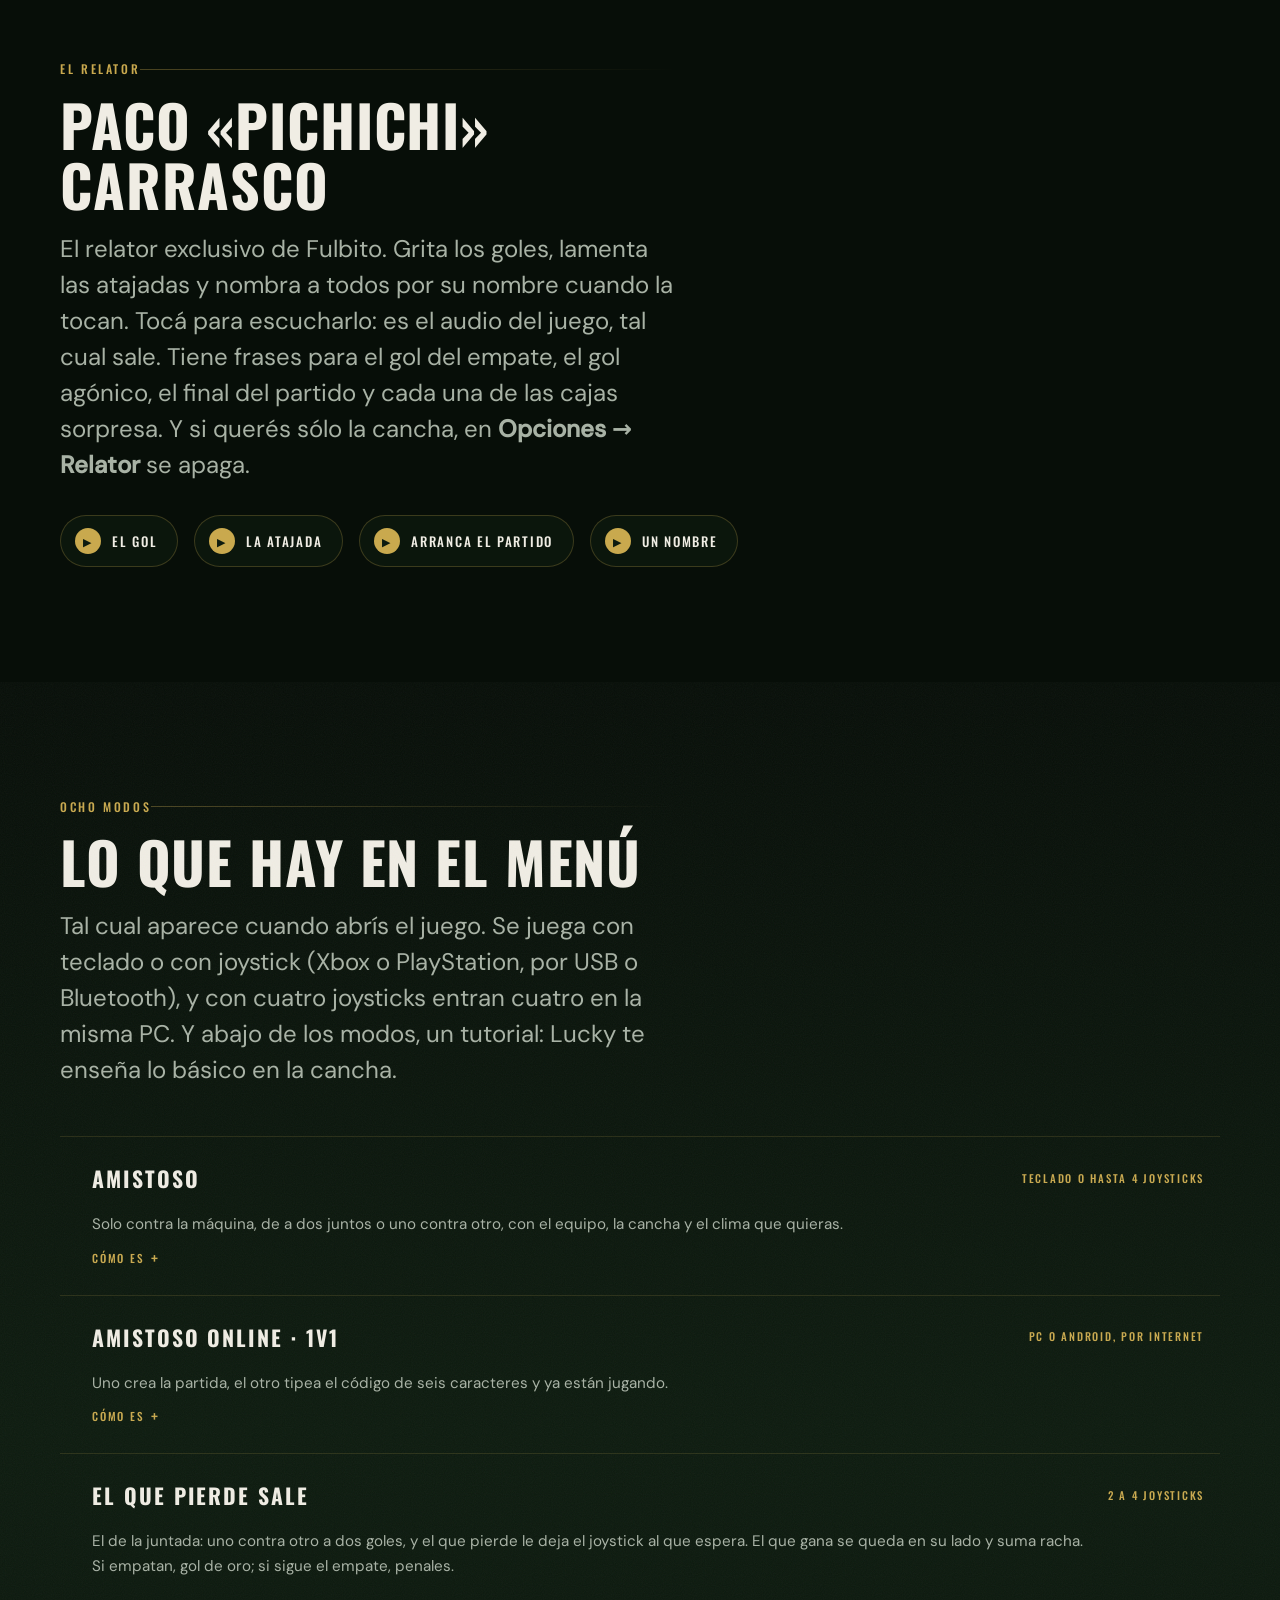
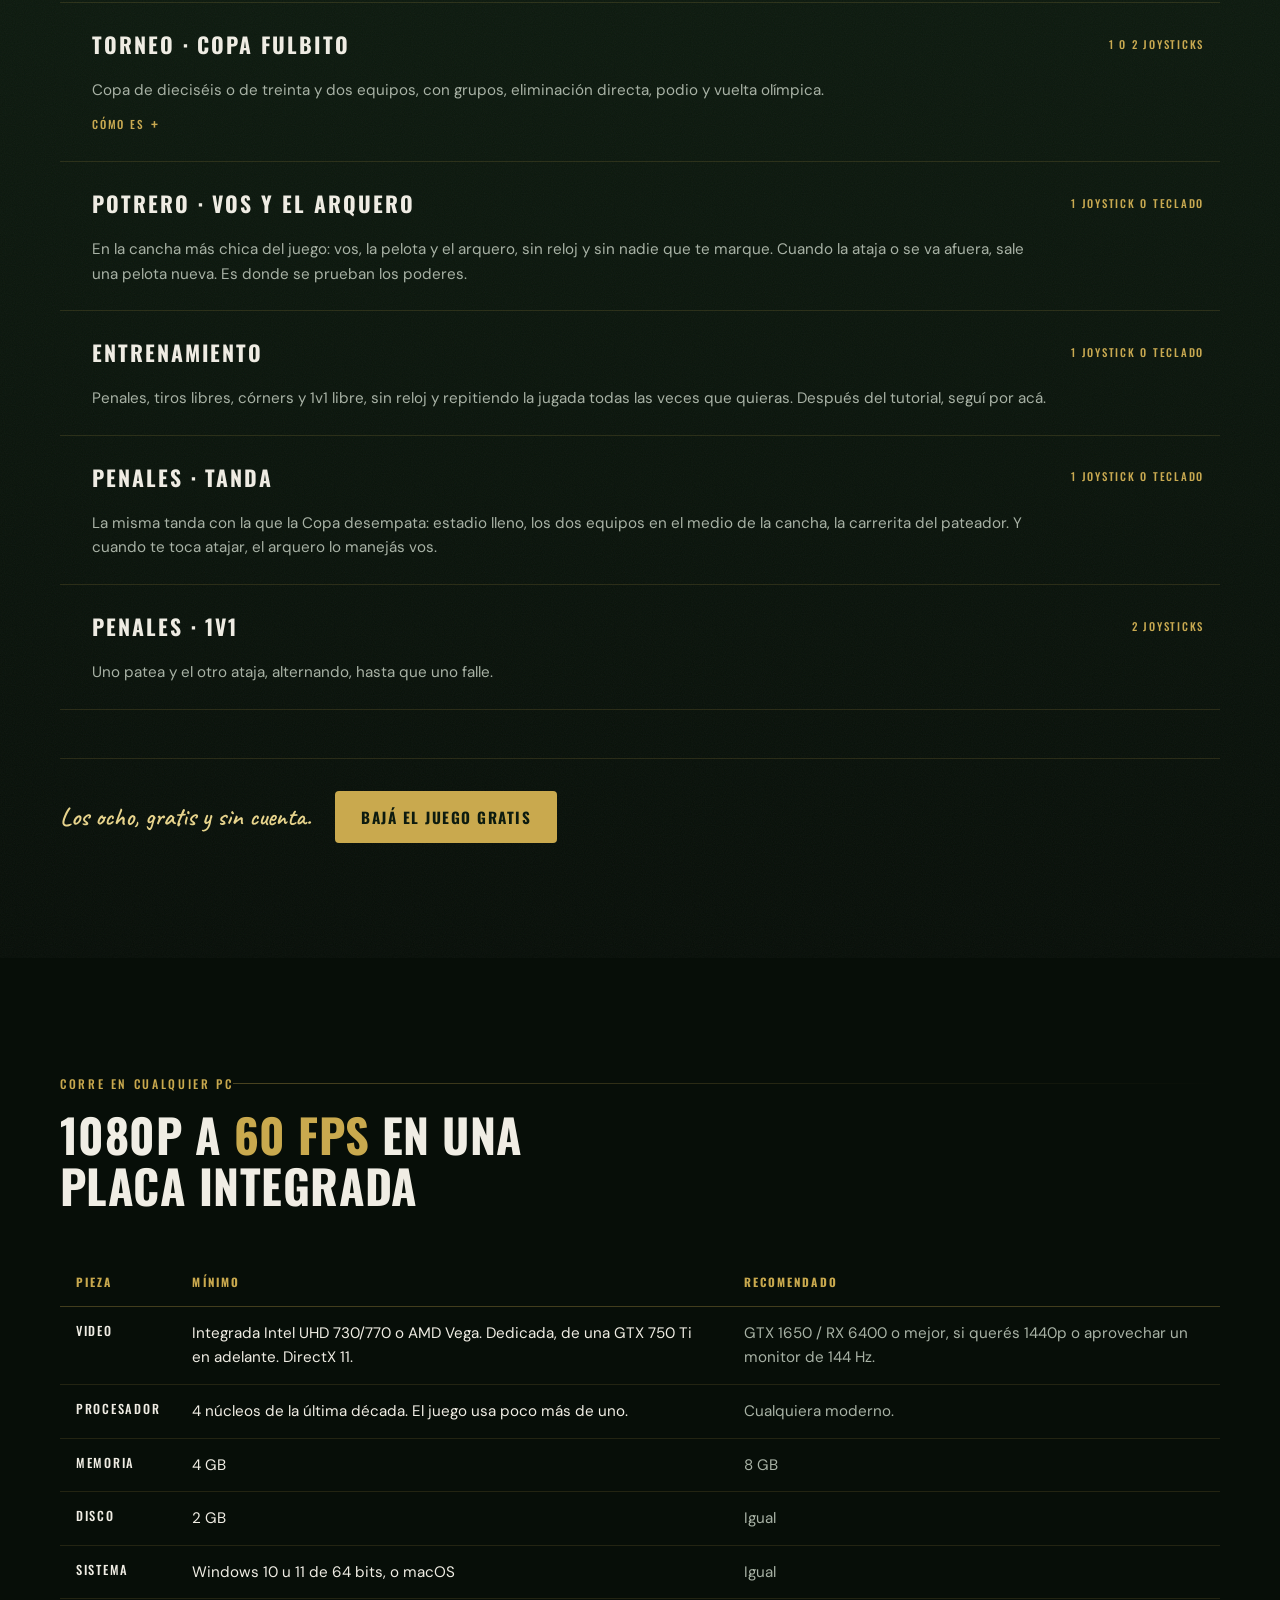
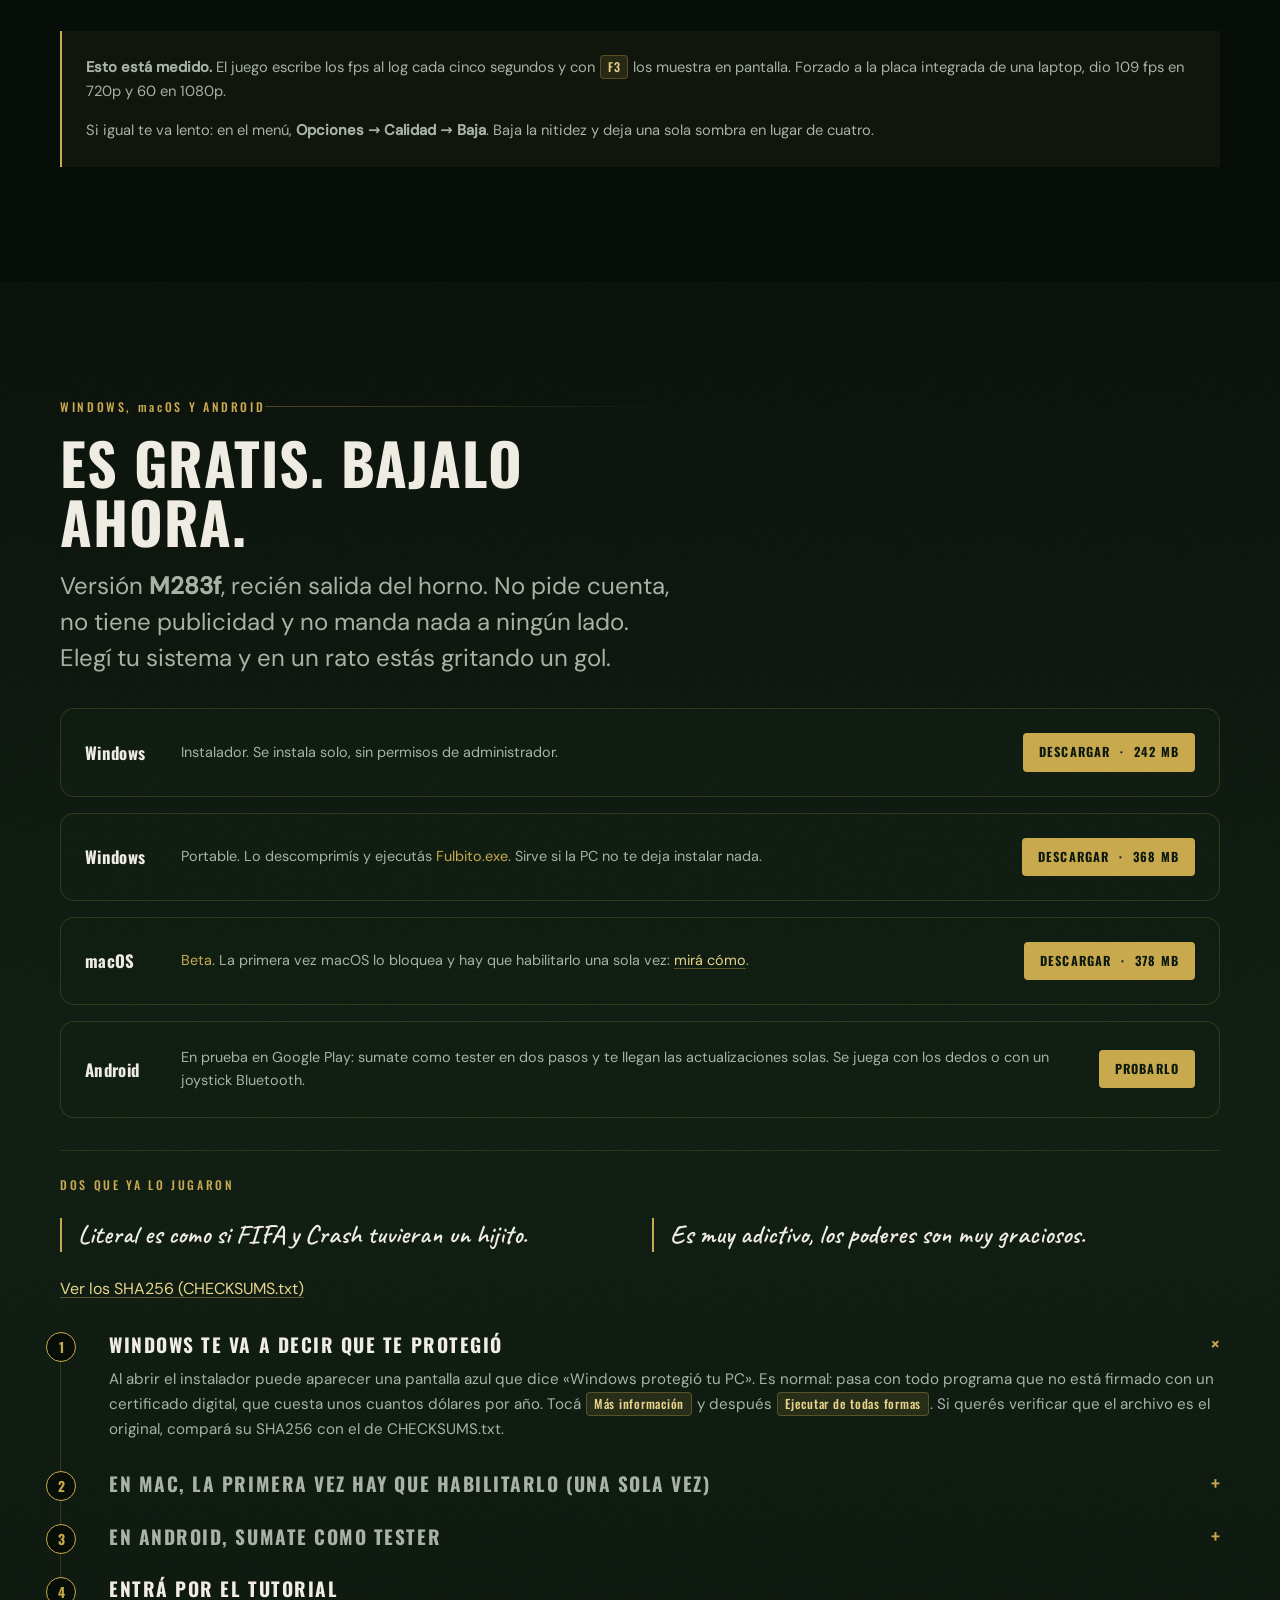
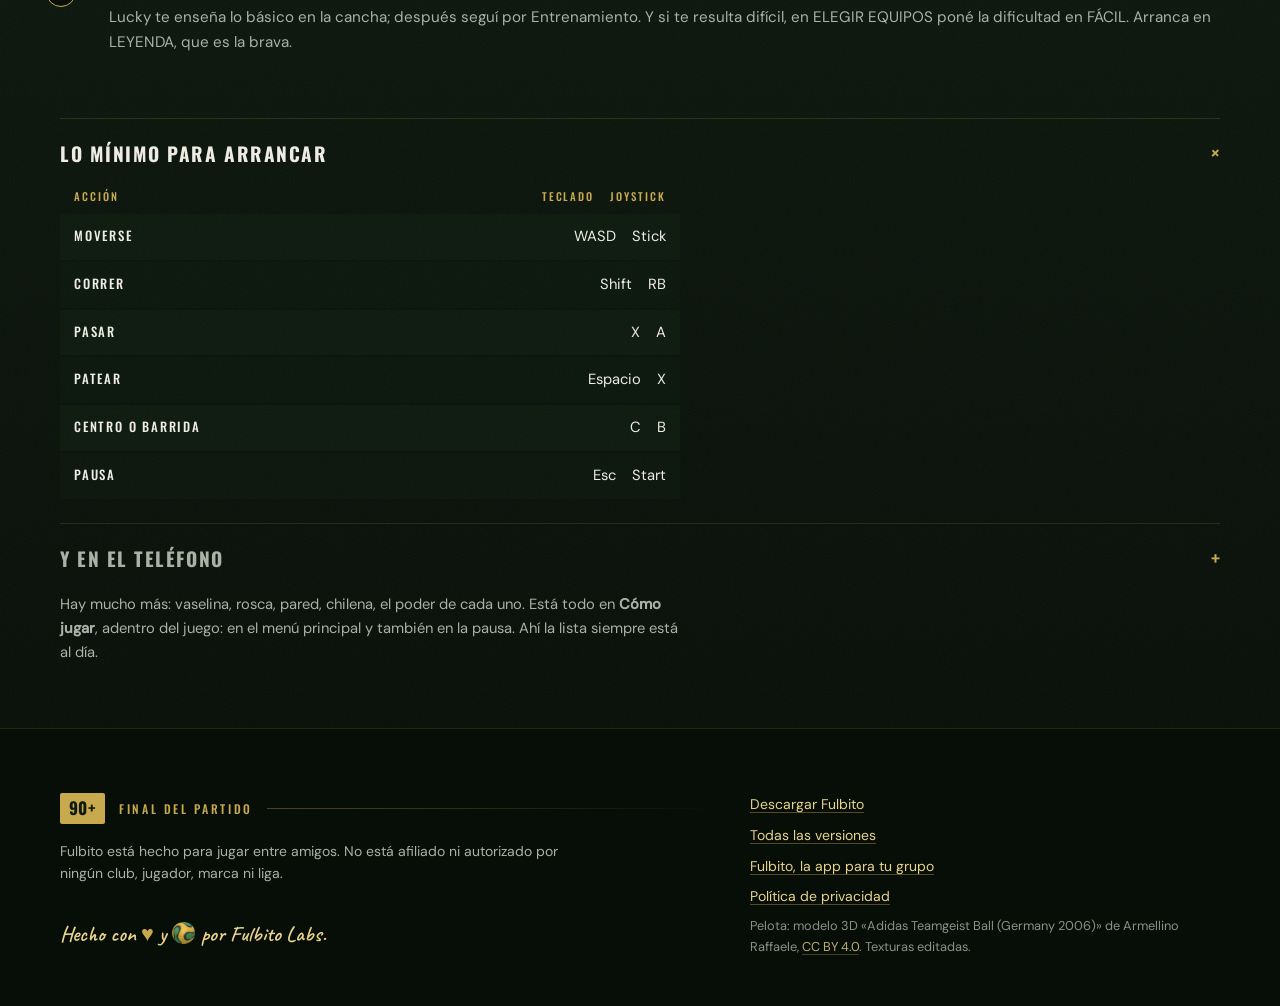
==== commit 1cd4655a: "Web: ARENA DE LOS FARAONES es la cancha de PIERNA CAMBIADA (sale de EL MUNICIPAL) Co-Authored-By: Cl" ====
--- a/index.html
+++ b/index.html
@@ -815,7 +815,7 @@
           <h3 class="sede__nombre">ARENA DE LOS FARAONES</h3>
           <p class="sede__concepto">la pirámide abierta al medio, con la punta flotando sobre la cancha</p>
           <p class="sede__aforo"><b>74.724</b> hinchas<i style="--v:62" aria-hidden="true"></i></p>
-          <p class="sede__locales"><span class="sede__locales-tit">Sin local</span> se elige en el partido y en la tienda</p>
+          <p class="sede__locales"><span class="sede__locales-tit">De local</span> PIERNA CAMBIADA</p>
         </li>
         <li class="sede rev">
           <img class="sede__foto" src="assets/sedes/stadioitaliano.webp" alt="Vista aérea de STADIO DELLE CURVE, lleno: tres anillos, foso y torres helicoidales" width="1280" height="720" loading="lazy">
@@ -893,7 +893,7 @@
           <h3 class="sede__nombre">EL MUNICIPAL</h3>
           <p class="sede__concepto">la cancha de barrio, grada baja</p>
           <p class="sede__aforo"><b>7.384</b> hinchas<i style="--v:6" aria-hidden="true"></i></p>
-          <p class="sede__locales"><span class="sede__locales-tit">De local</span> PIERNA CAMBIADA · LA PÓLVORA · LA CANTERA</p>
+          <p class="sede__locales"><span class="sede__locales-tit">De local</span> LA PÓLVORA · LA CANTERA</p>
         </li>
       </ul>
     </div>
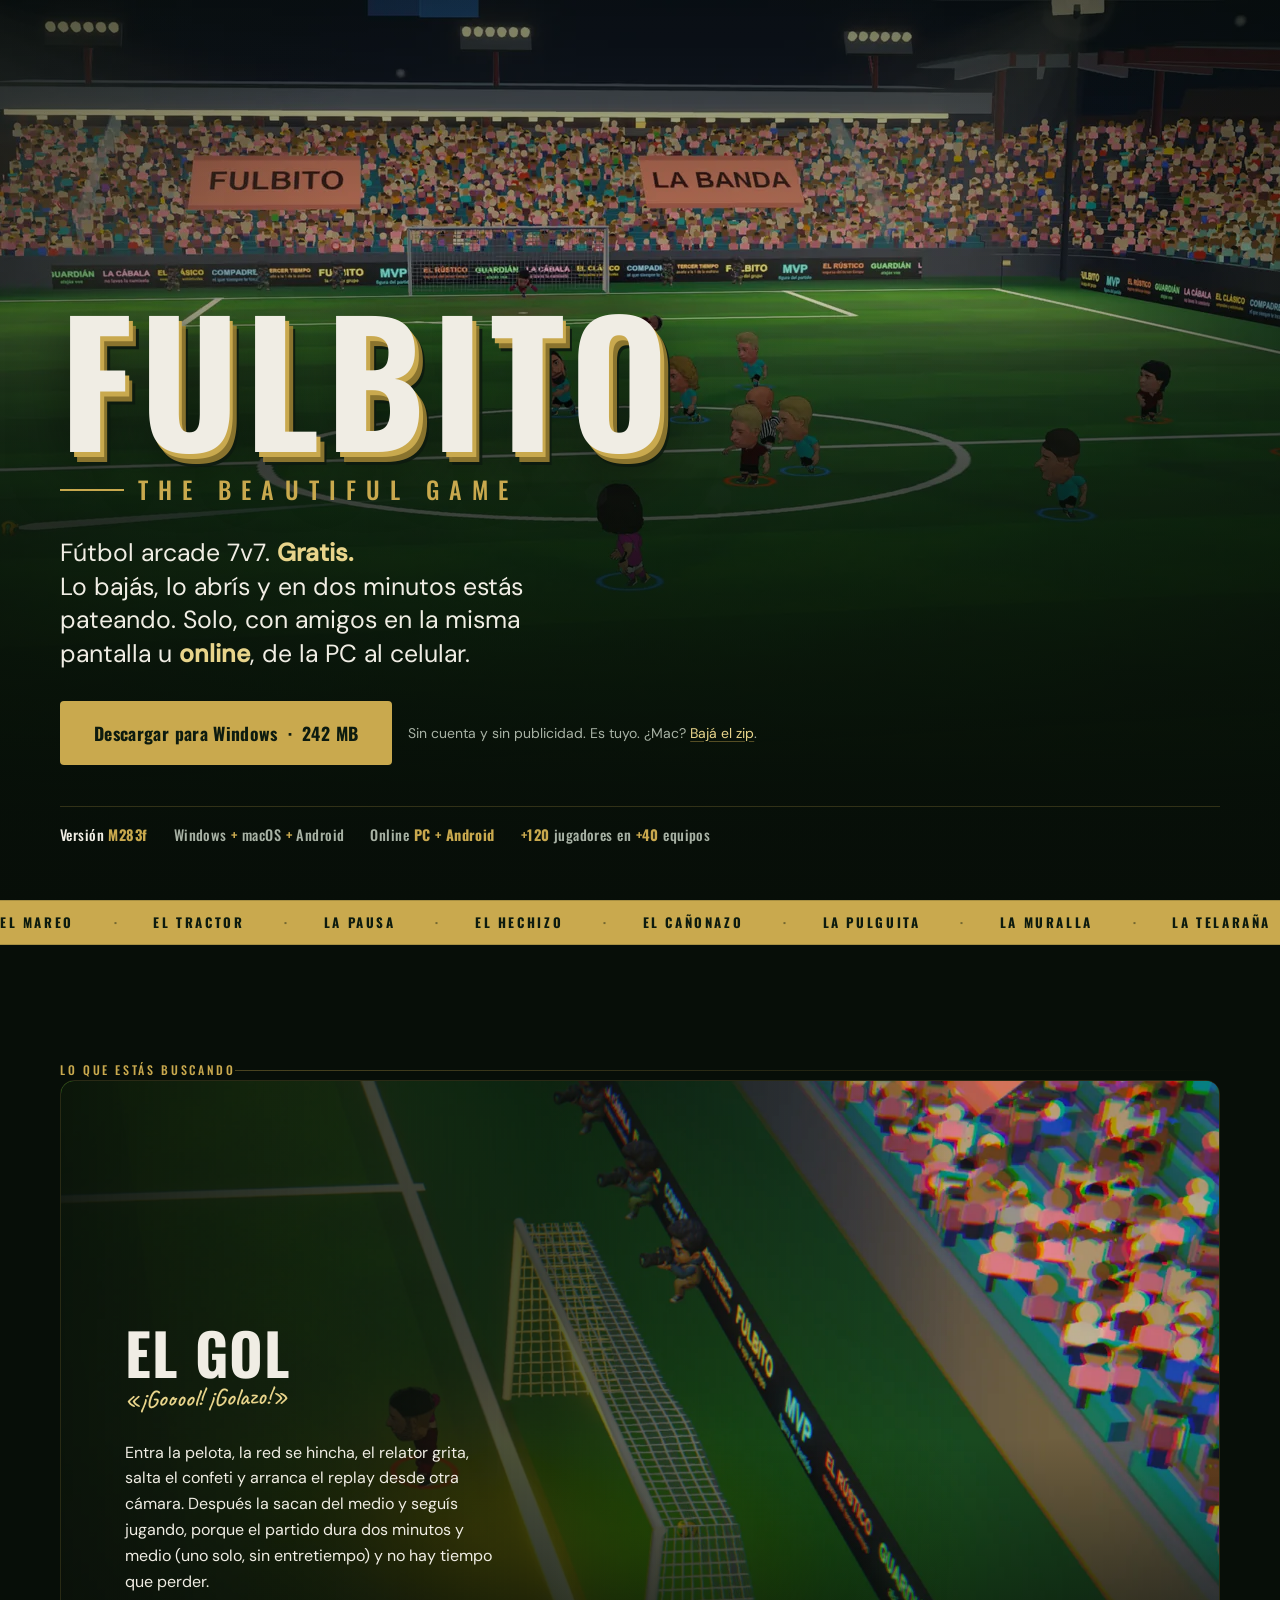
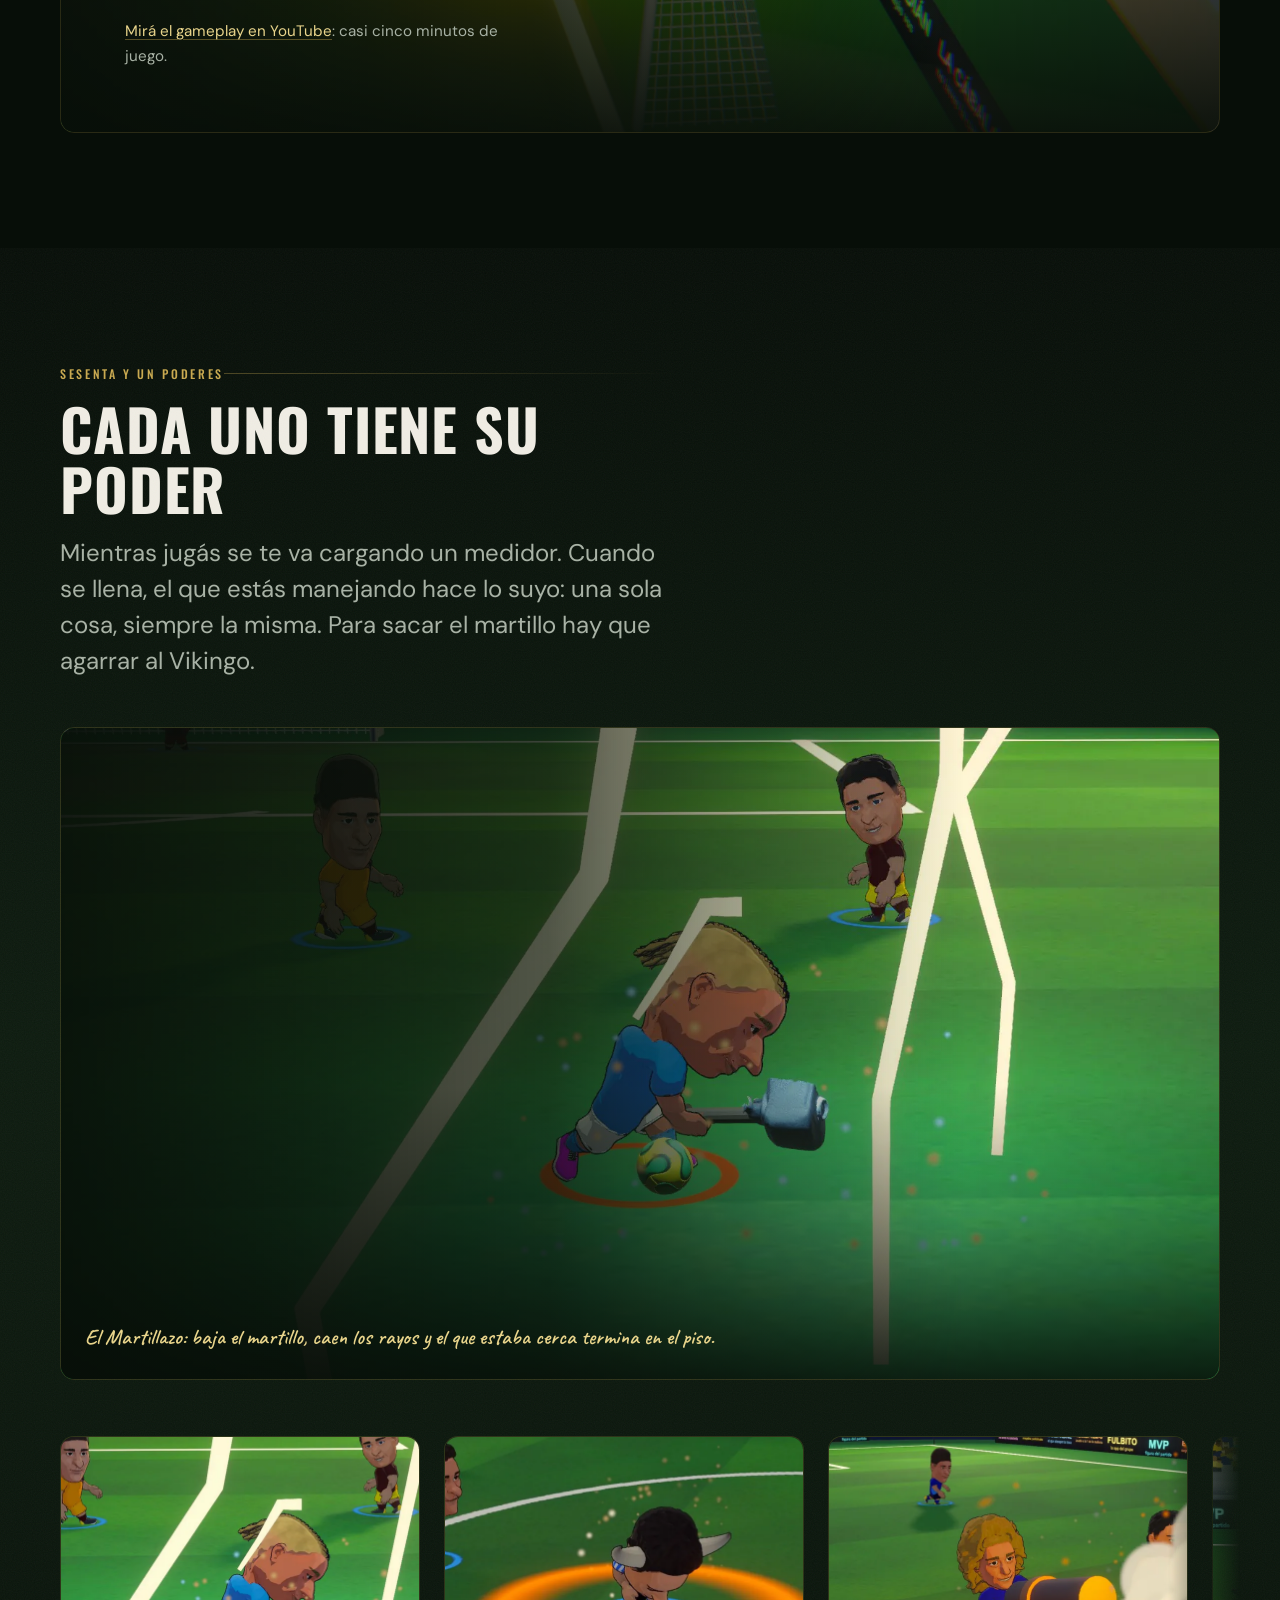
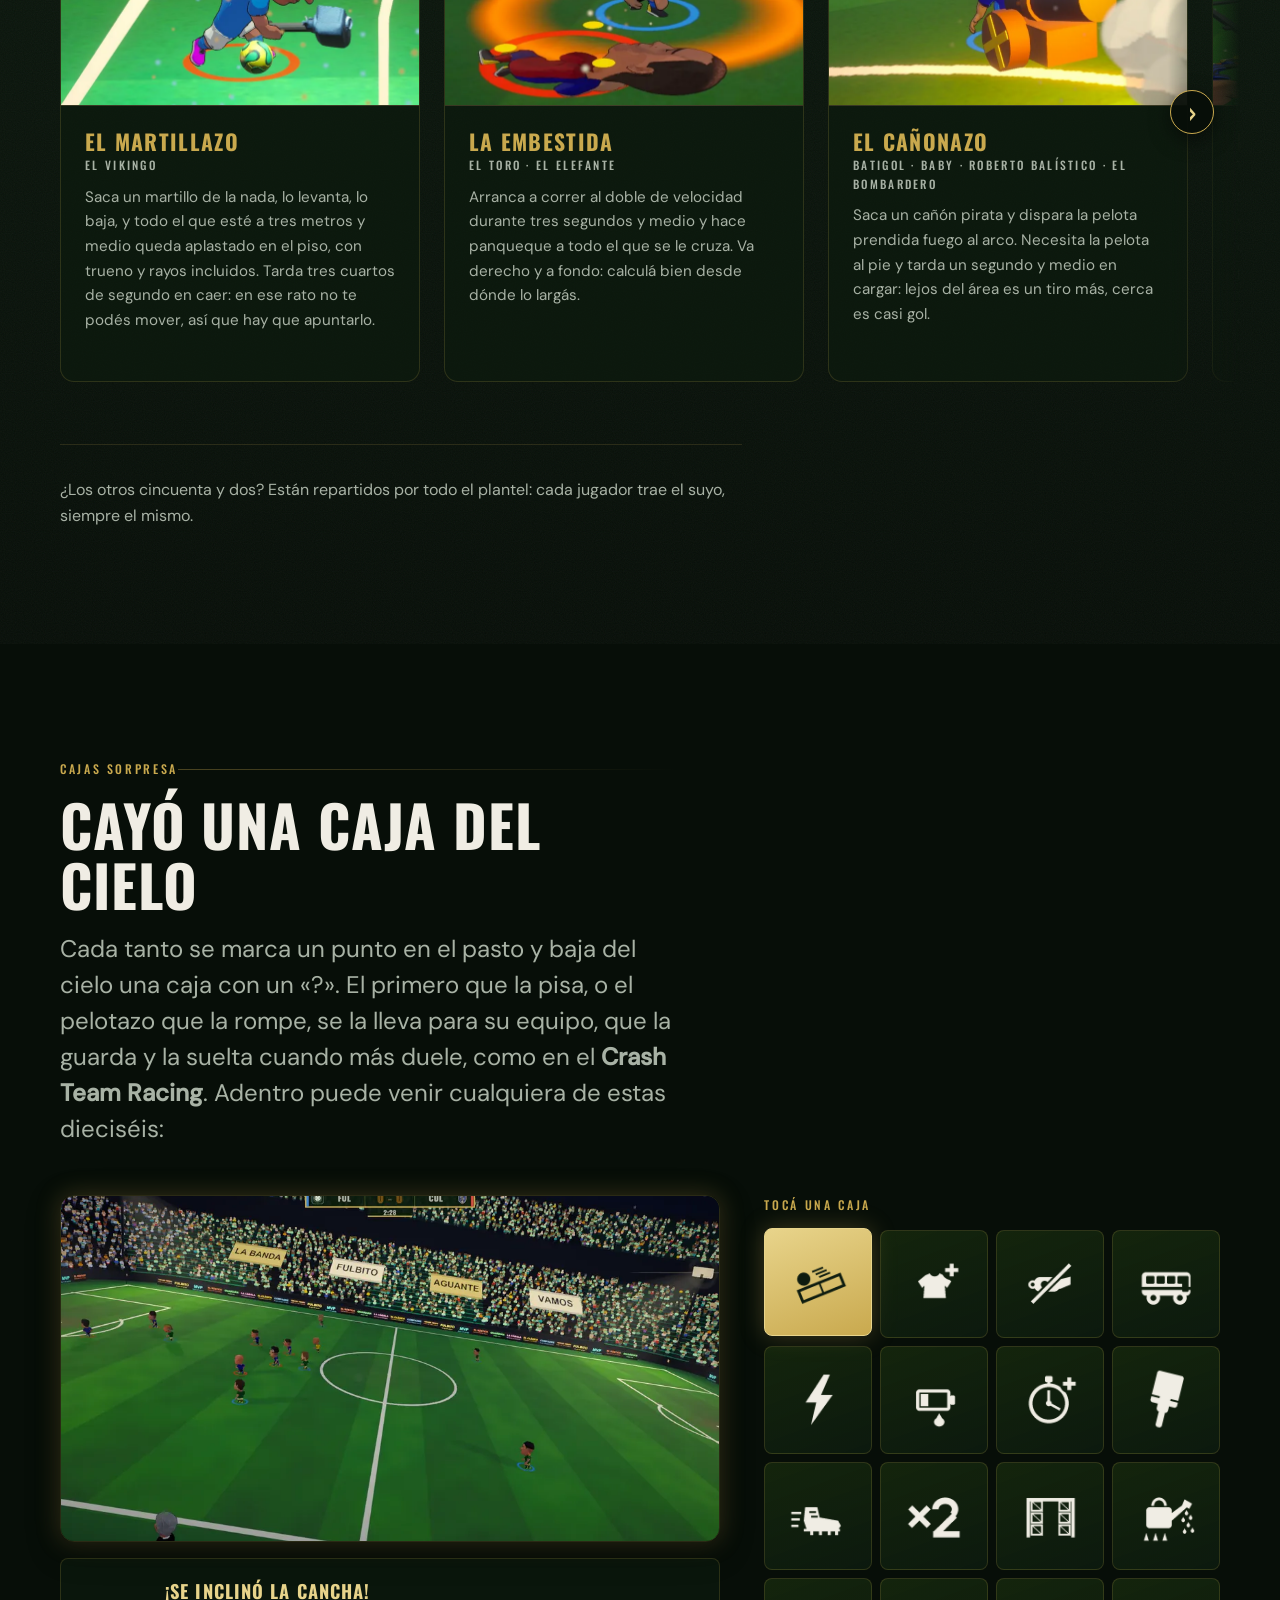
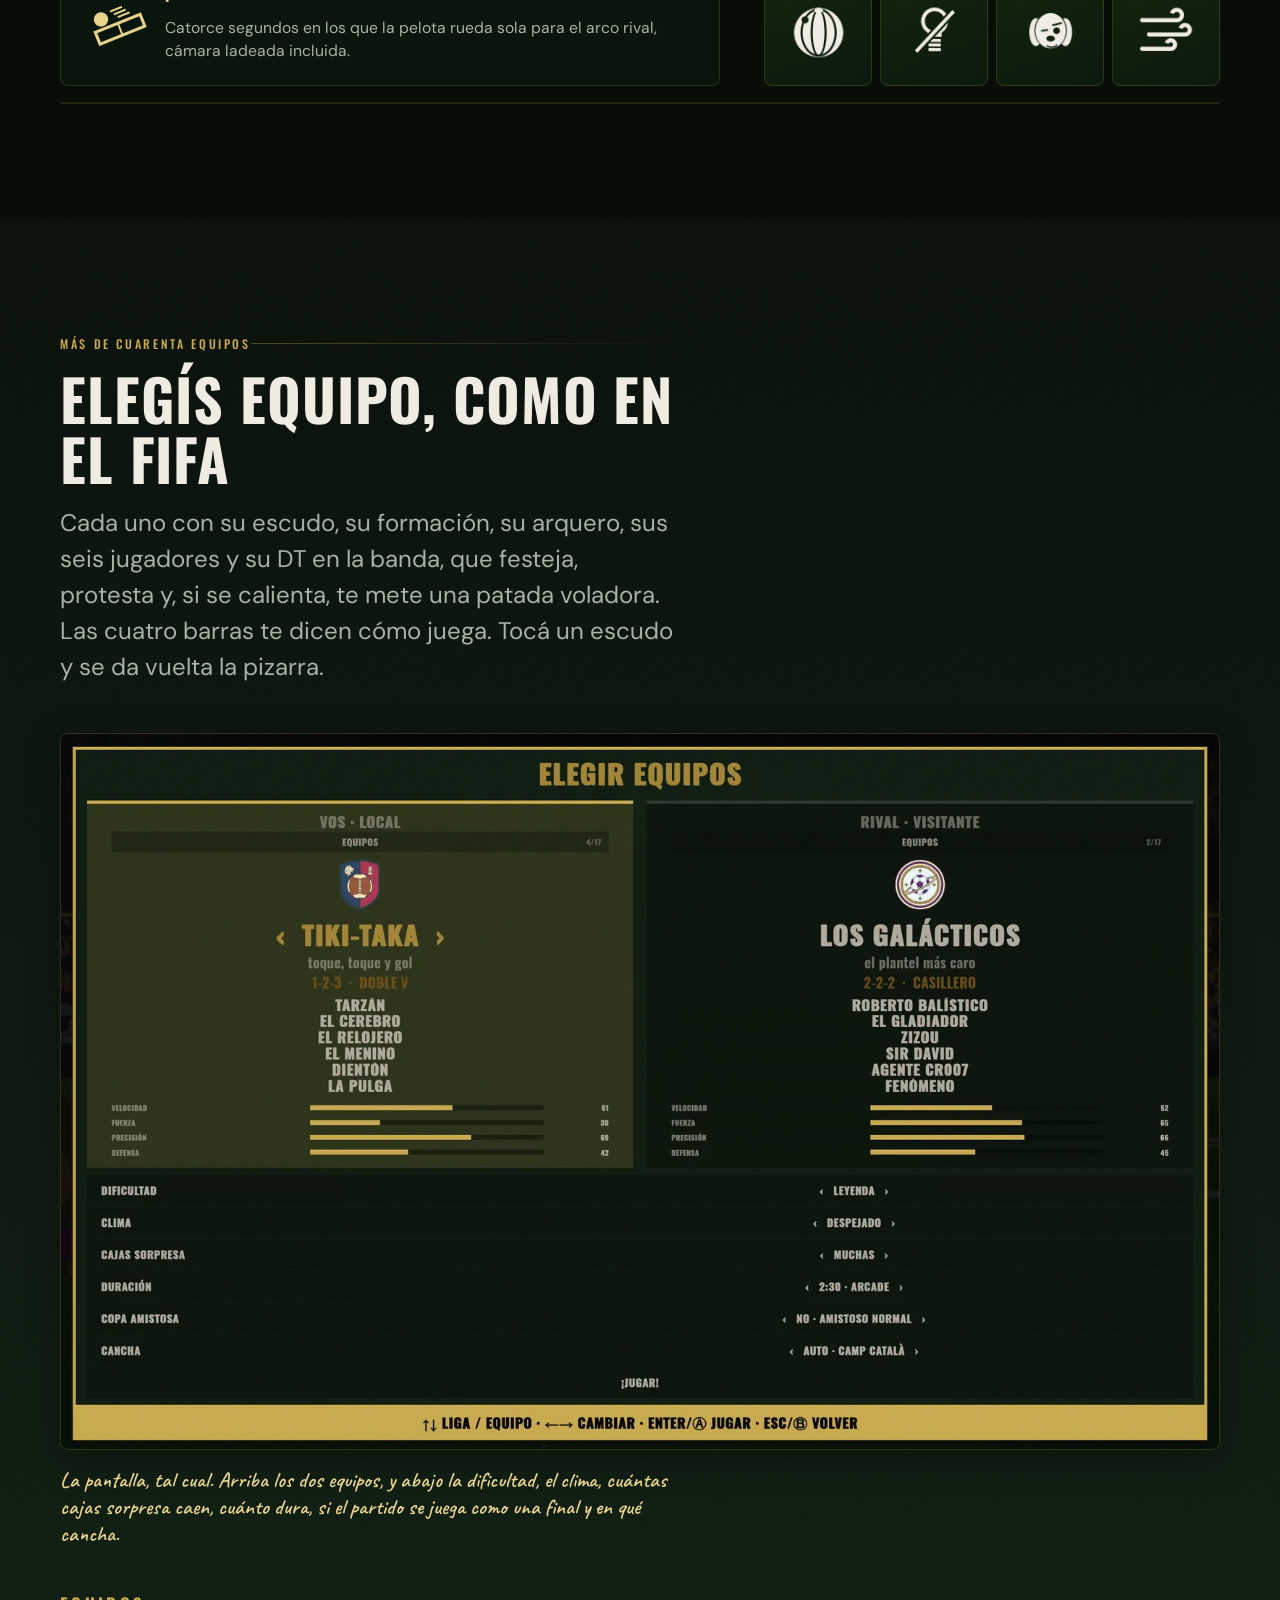
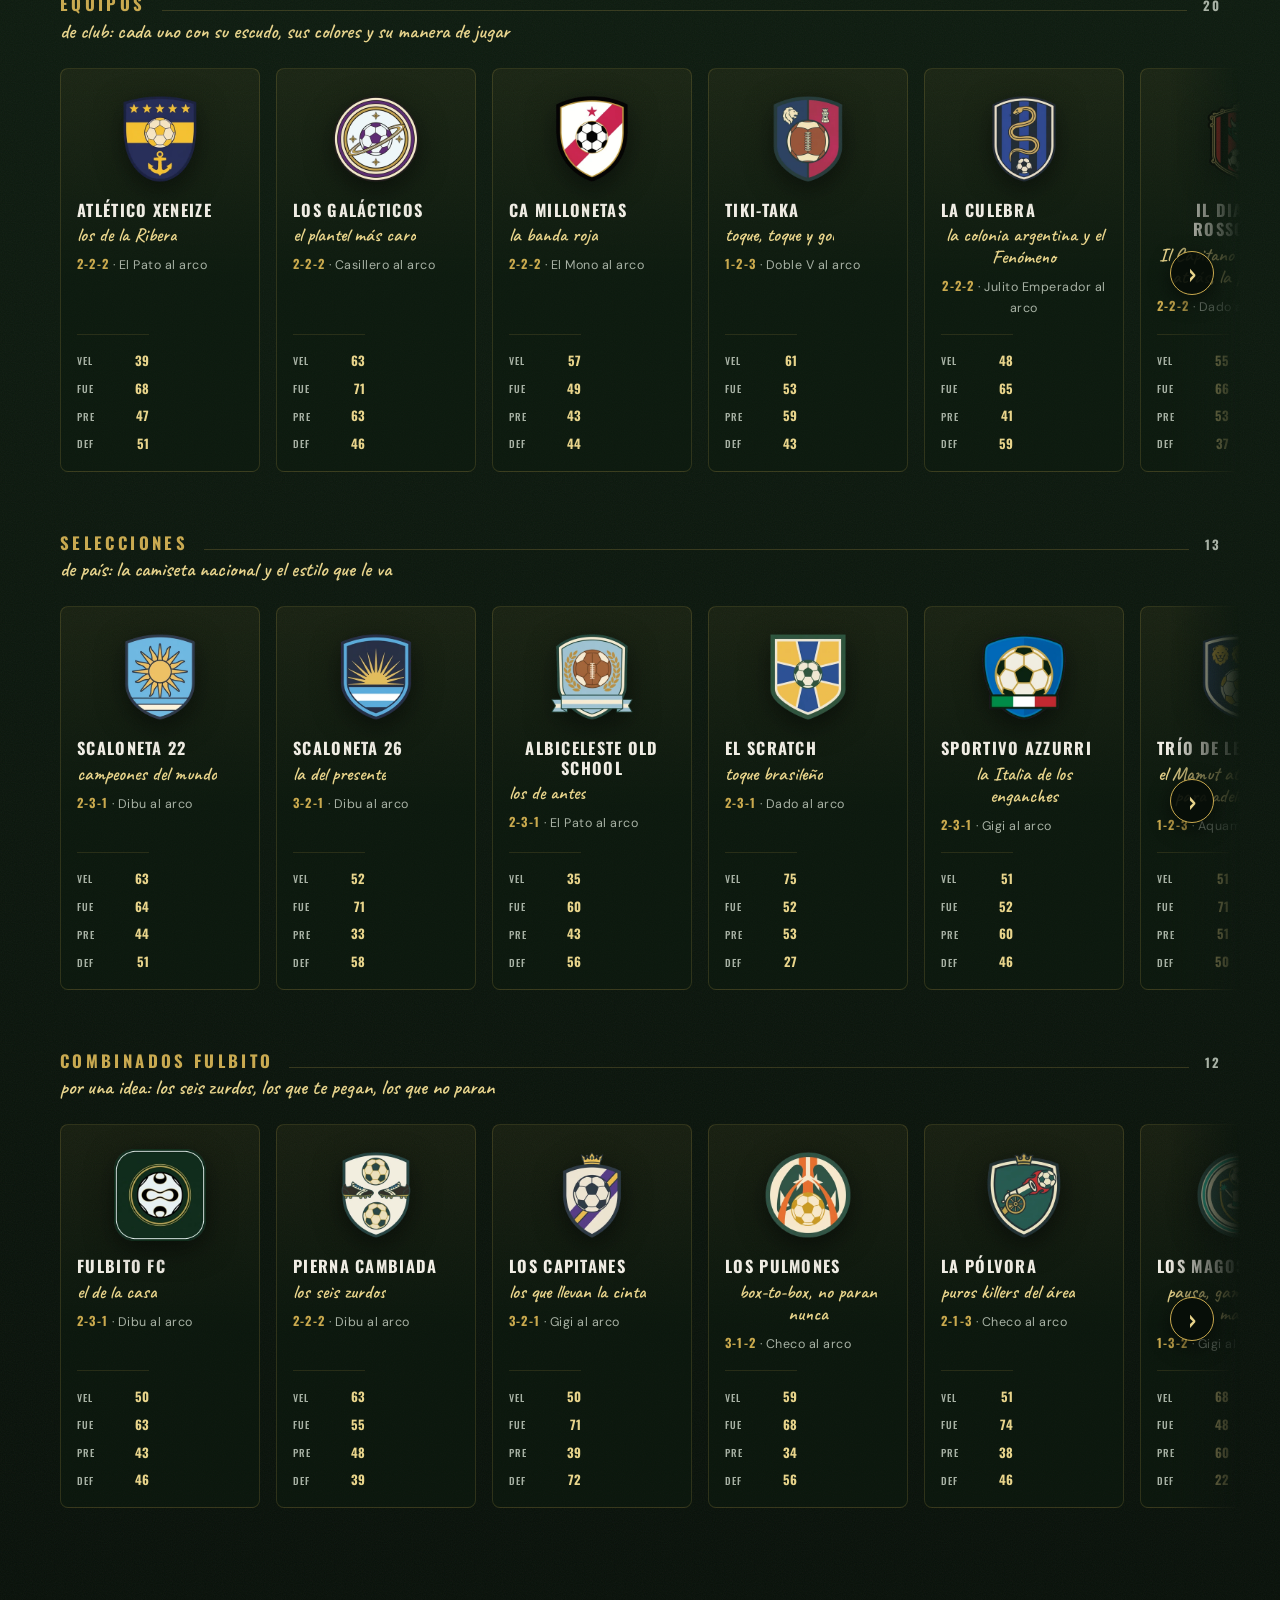
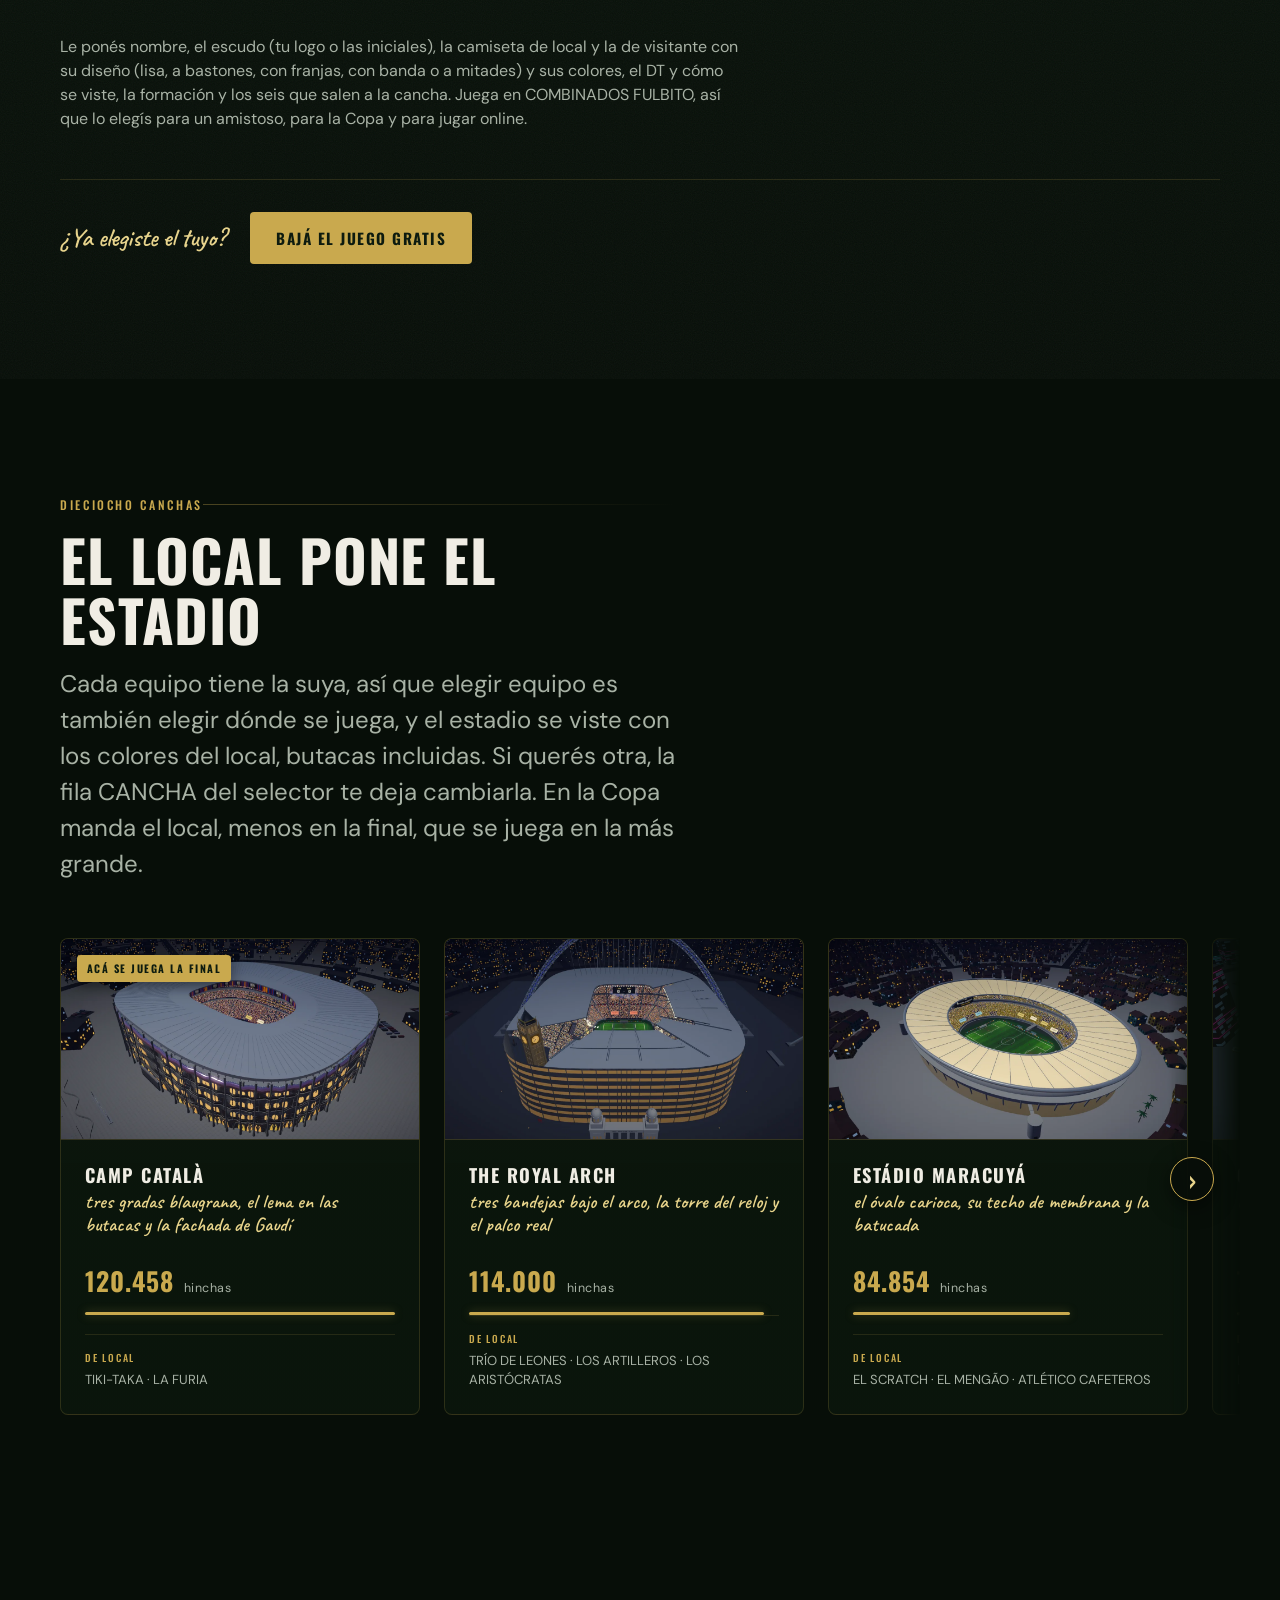
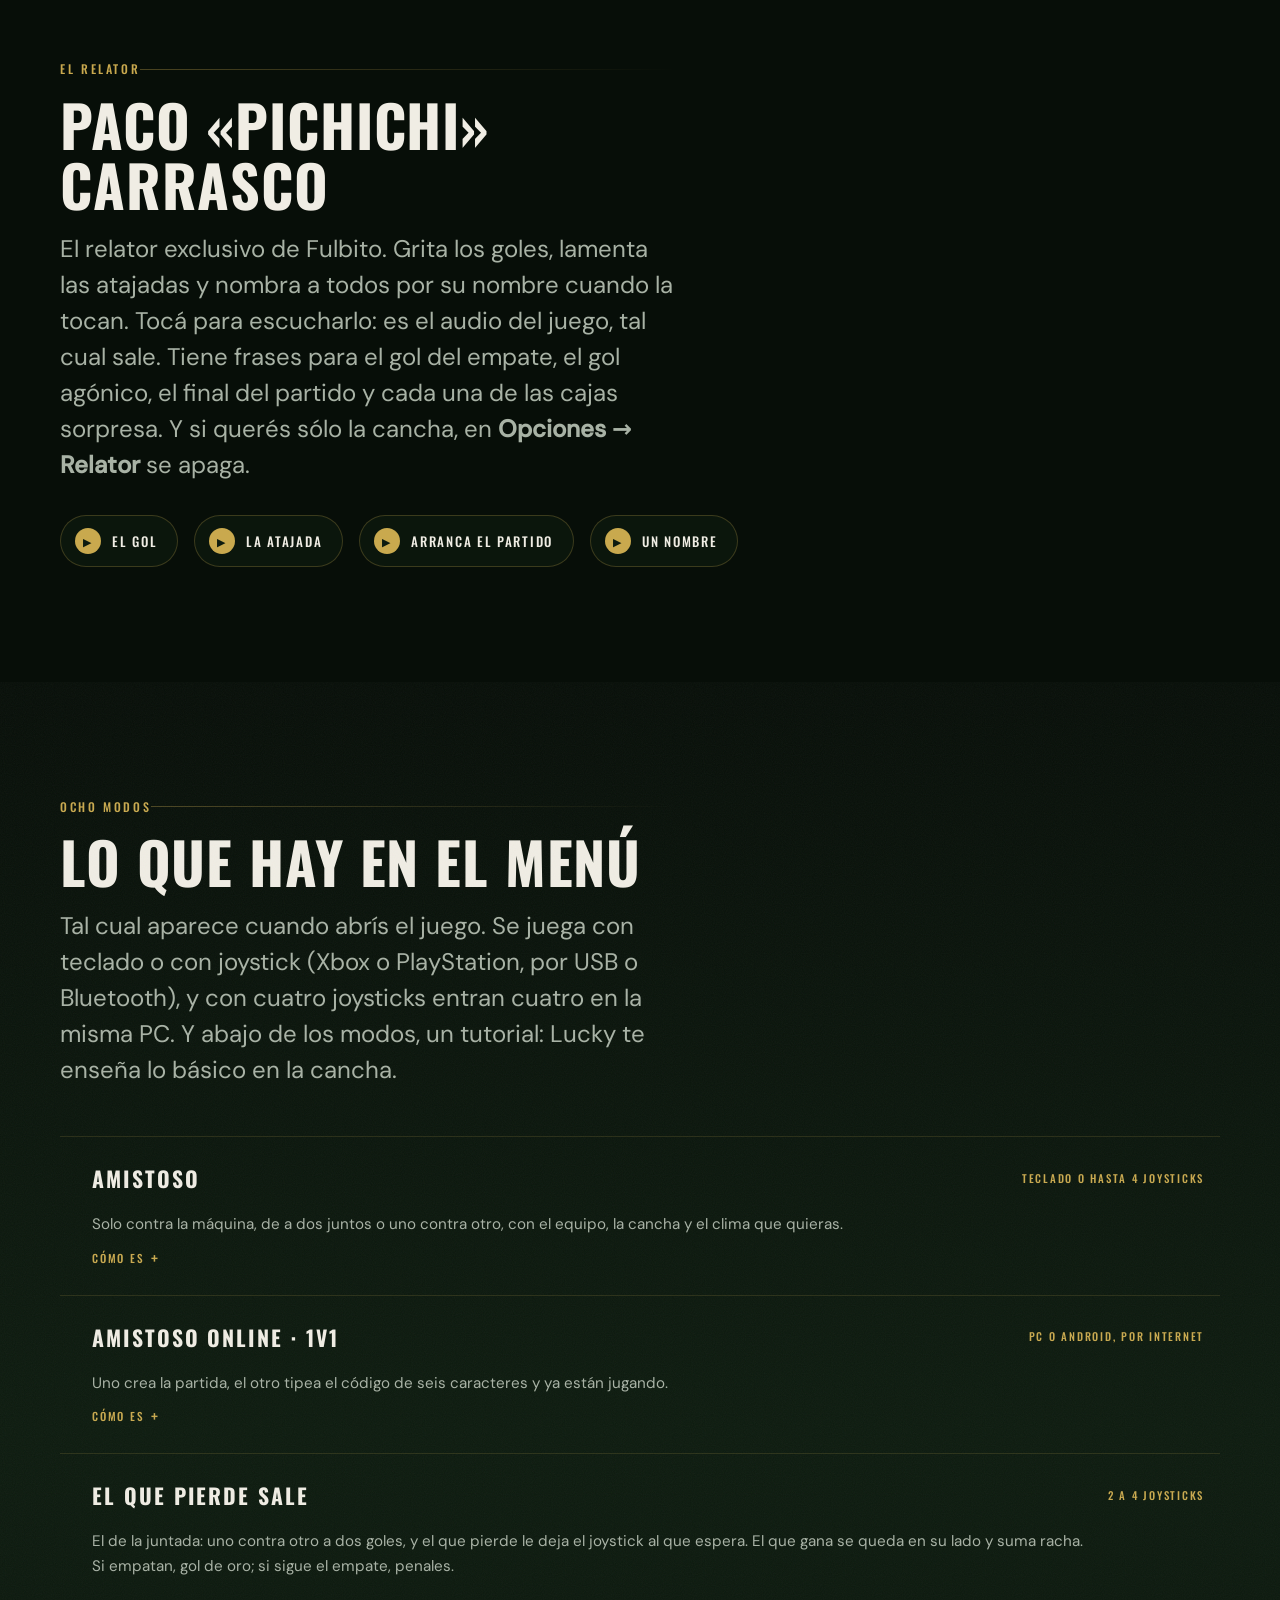
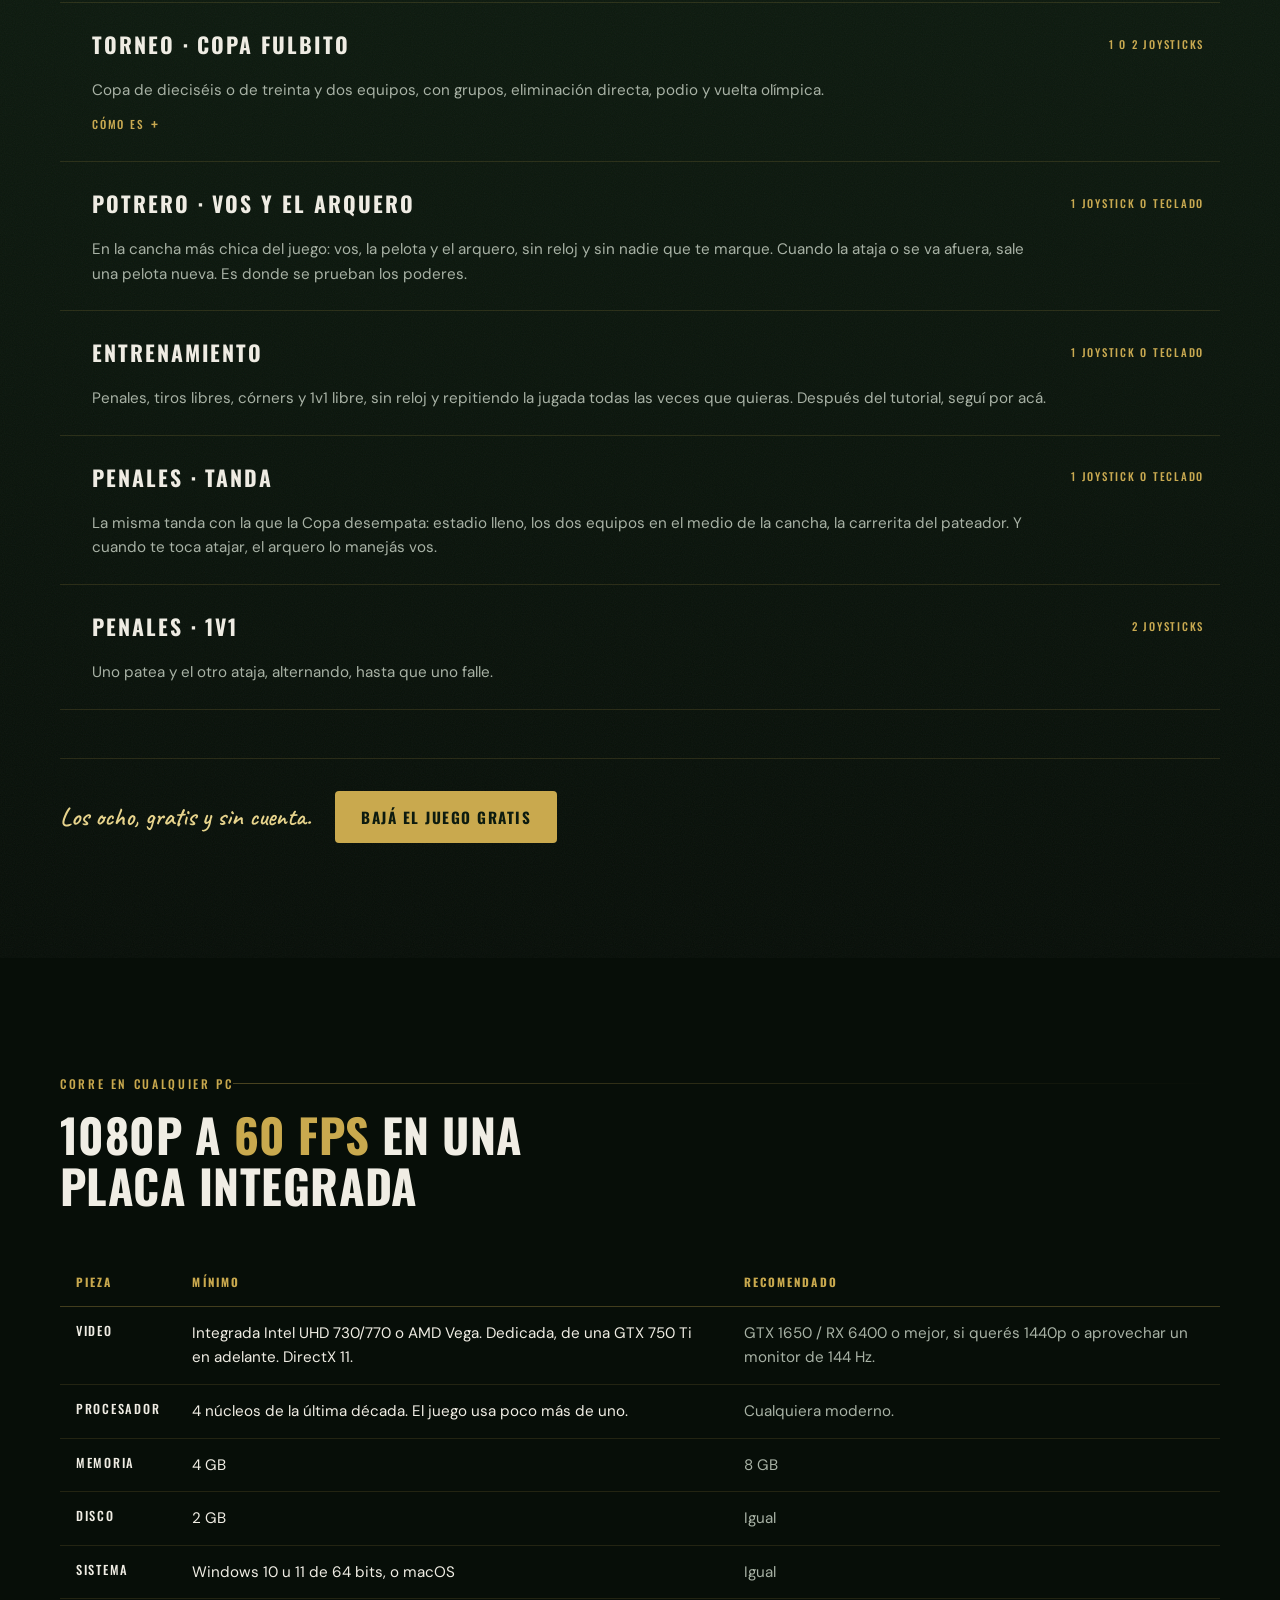
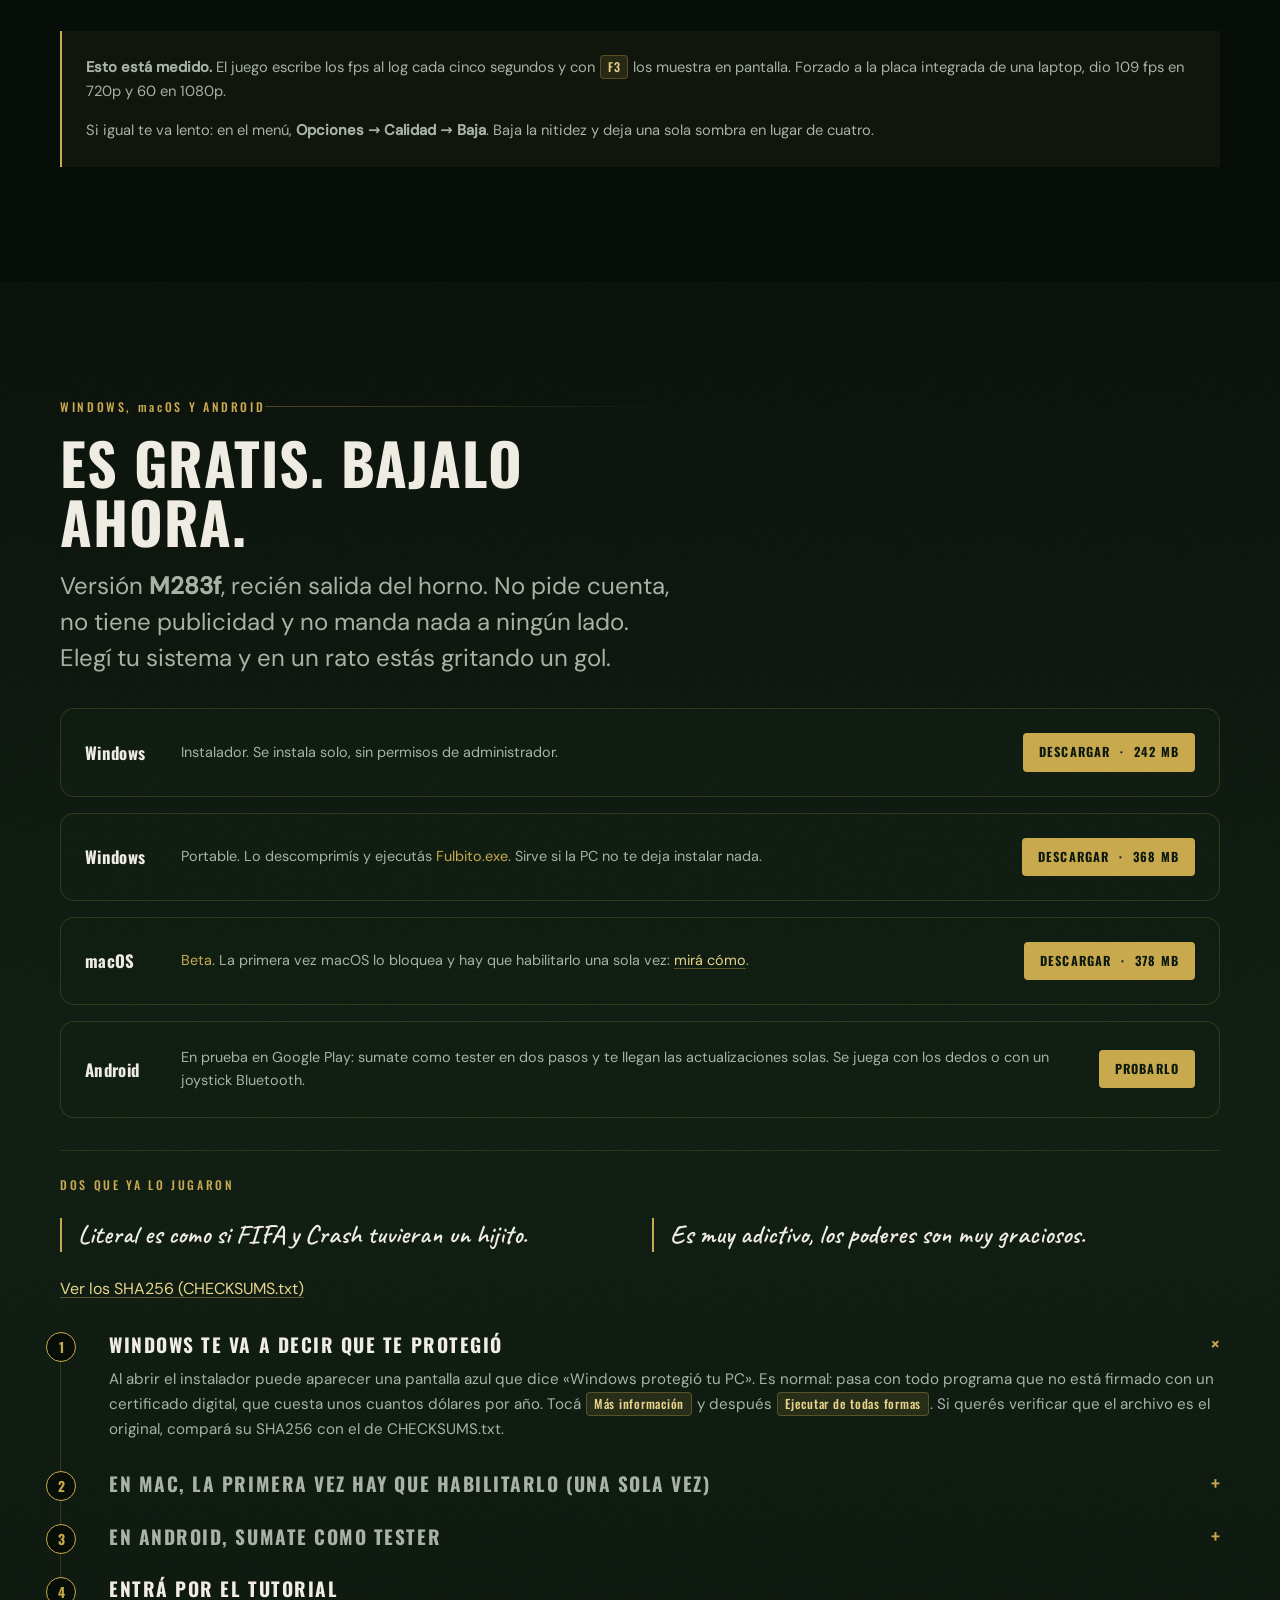
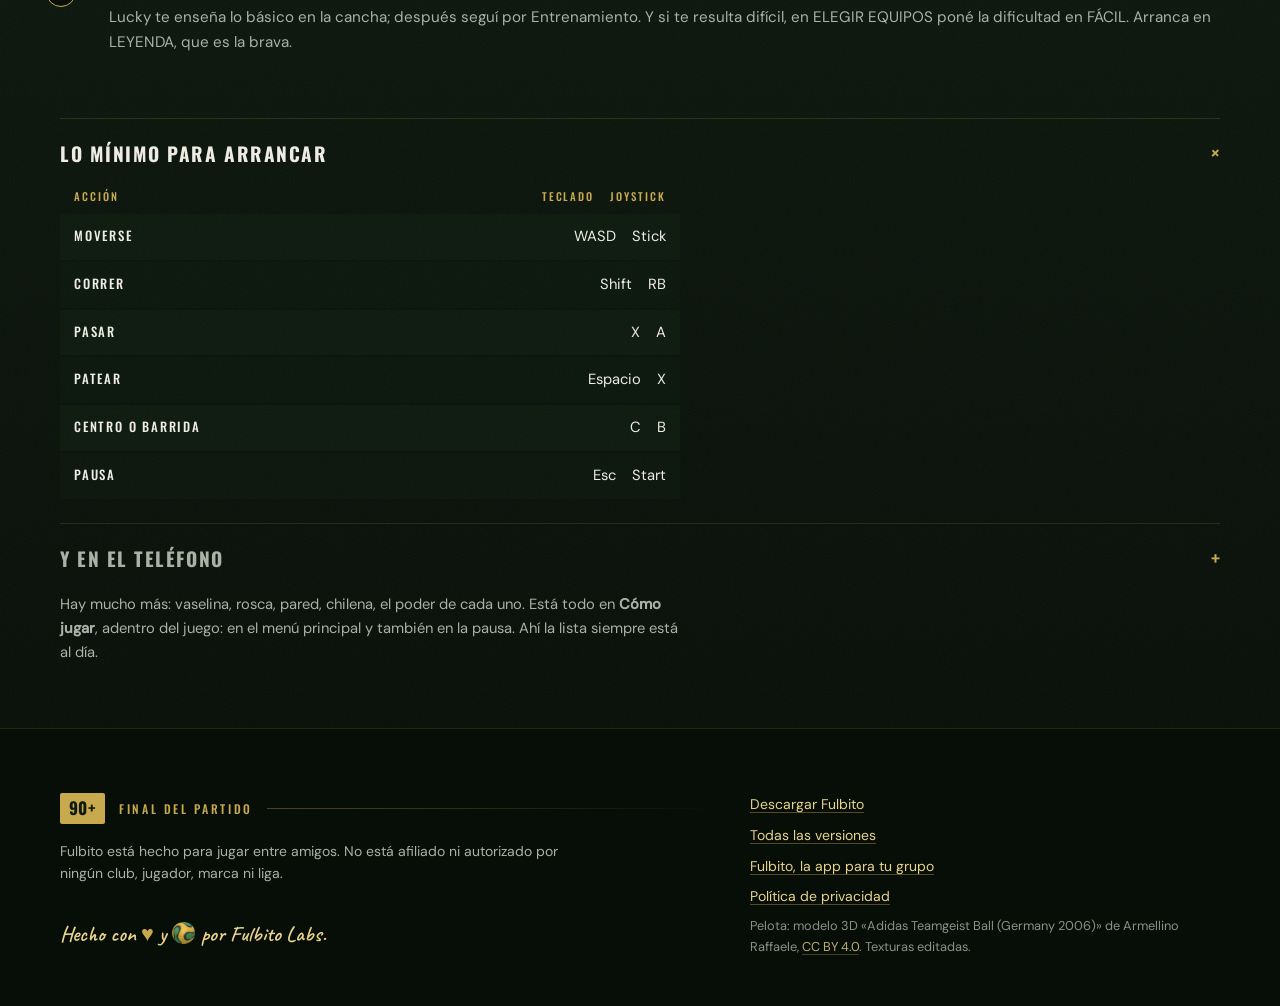
==== commit 5cc59f8a: "Web: SAKURA DŌJŌ (sede 18, neutral) y los cuatro equipos de M292, 18 canchas y 61 poderes - LAS SEDE" ====
--- a/index.html
+++ b/index.html
@@ -4,7 +4,7 @@
 <meta charset="utf-8">
 <meta name="viewport" content="width=device-width, initial-scale=1">
 <title>Fulbito: The Beautiful Game | Fútbol arcade 7v7 gratis para Windows, Mac y Android</title>
-<meta name="description" content="Bajate Fulbito gratis para Windows, Mac o Android: fútbol arcade 7v7 con +100 jugadores, +40 equipos, 17 canchas, 57 poderes, relator propio y hasta cuatro jugadores en la misma PC. Sin cuenta, sin publicidad. Corre a 1080p y 60 fps en una placa integrada.">
+<meta name="description" content="Bajate Fulbito gratis para Windows, Mac o Android: fútbol arcade 7v7 con +120 jugadores, +40 equipos, 18 canchas, 61 poderes, relator propio y hasta cuatro jugadores en la misma PC. Sin cuenta, sin publicidad. Corre a 1080p y 60 fps en una placa integrada.">
 <link rel="canonical" href="https://game.fulbito.futbol/">
 
 <meta property="og:type" content="website">
@@ -12,7 +12,7 @@
 <meta property="og:site_name" content="Fulbito: The Beautiful Game">
 <meta property="og:locale" content="es_AR">
 <meta property="og:title" content="Fulbito: The Beautiful Game | Fútbol arcade 7v7, gratis. Bajalo ahora">
-<meta property="og:description" content="Lo bajás, lo abrís y en dos minutos estás pateando. +100 jugadores, +40 equipos, 17 canchas, 57 poderes y un relator propio. Gratis, sin cuenta, para Windows, Mac y Android.">
+<meta property="og:description" content="Lo bajás, lo abrís y en dos minutos estás pateando. +120 jugadores, +40 equipos, 18 canchas, 61 poderes y un relator propio. Gratis, sin cuenta, para Windows, Mac y Android.">
 <meta property="og:image" content="https://game.fulbito.futbol/assets/brand/og-image.jpg">
 <meta property="og:image:width" content="1200">
 <meta property="og:image:height" content="630">
@@ -26,7 +26,7 @@
   "name": "Fulbito: The Beautiful Game",
   "url": "https://game.fulbito.futbol/",
   "image": "https://game.fulbito.futbol/assets/brand/og-image.jpg",
-  "description": "Fútbol arcade 7v7 para descargar gratis en Windows, Mac y Android: +100 jugadores, +40 equipos, 17 canchas, 57 poderes, relator propio, 16 cajas sorpresa y ocho modos. Sin cuenta y sin publicidad.",
+  "description": "Fútbol arcade 7v7 para descargar gratis en Windows, Mac y Android: +120 jugadores, +40 equipos, 18 canchas, 61 poderes, relator propio, 16 cajas sorpresa y ocho modos. Sin cuenta y sin publicidad.",
   "inLanguage": "es-AR",
   "genre": "Sports",
   "gamePlatform": ["PC (Windows)", "macOS", "Android"],
@@ -116,7 +116,7 @@
       <span class="zocalo__fuerte">Versión <b data-rel="version">M283f</b></span>
       <span>Windows <b>+</b> macOS <b>+</b> Android</span>
       <span>Online <b>PC + Android</b></span>
-      <span><b>+100</b> jugadores en <b>+40</b> equipos</span>
+      <span><b>+120</b> jugadores en <b>+40</b> equipos</span>
       <span data-rel="descargas-zoc" hidden><b data-rel="descargas-n">0</b> descargas</span>
     </p>
   </div>
@@ -182,7 +182,7 @@
   <section class="seccion seccion--suave" aria-labelledby="t-firmas">
     <div class="env">
       <div class="seccion__intro rev">
-        <p class="minuto">Cincuenta y siete poderes</p>
+        <p class="minuto">Sesenta y un poderes</p>
         <h2 id="t-firmas">Cada uno tiene su poder</h2>
         <p class="bajada">Mientras jugás se te va cargando un medidor. Cuando se llena, el que estás
           manejando hace lo suyo: una sola cosa, siempre la misma. Para sacar el martillo hay que agarrar al Vikingo.</p>
@@ -279,7 +279,7 @@
         </article>
       </div>
 
-      <p class="firmas-resto-nota rev">¿Los otros cuarenta y ocho? Están repartidos por todo el
+      <p class="firmas-resto-nota rev">¿Los otros cincuenta y dos? Están repartidos por todo el
         plantel: cada jugador trae el suyo, siempre el mismo.</p>
     </div>
   </section>
@@ -431,7 +431,7 @@
            (Equipos.LigaNombre), y adentro de cada una manda el orden del catalogo. -->
       <div class="ligas">
         <section class="liga">
-          <h3 class="liga__titulo rev">EQUIPOS <span class="liga__n">18</span></h3>
+          <h3 class="liga__titulo rev">EQUIPOS <span class="liga__n">20</span></h3>
           <p class="liga__que rev">de club: cada uno con su escudo, sus colores y su manera de jugar</p>
           <ul class="equipos">
             <li class="equipo rev">
@@ -439,131 +439,145 @@
               <h3 class="equipo__nombre">ATLÉTICO XENEIZE</h3>
               <p class="equipo__concepto">los de la Ribera</p>
               <p class="equipo__meta"><b>2-2-2</b> <span aria-hidden="true">·</span> El Pato al arco</p>
-              <dl class="equipo__barras"><div><dt><abbr title="Velocidad">VEL</abbr></dt><dd><i style="--v:23"></i><b>23</b></dd></div><div><dt><abbr title="Fuerza">FUE</abbr></dt><dd><i style="--v:68"></i><b>68</b></dd></div><div><dt><abbr title="Precisión">PRE</abbr></dt><dd><i style="--v:52"></i><b>52</b></dd></div><div><dt><abbr title="Defensa">DEF</abbr></dt><dd><i style="--v:55"></i><b>55</b></dd></div></dl>
+              <dl class="equipo__barras"><div><dt><abbr title="Velocidad">VEL</abbr></dt><dd><i style="--v:39"></i><b>39</b></dd></div><div><dt><abbr title="Fuerza">FUE</abbr></dt><dd><i style="--v:68"></i><b>68</b></dd></div><div><dt><abbr title="Precisión">PRE</abbr></dt><dd><i style="--v:47"></i><b>47</b></dd></div><div><dt><abbr title="Defensa">DEF</abbr></dt><dd><i style="--v:51"></i><b>51</b></dd></div></dl>
             </li>
             <li class="equipo rev">
               <img class="equipo__escudo" src="assets/equipos/galacticos.webp" alt="Escudo de Los Galácticos" width="128" height="128" loading="lazy">
               <h3 class="equipo__nombre">LOS GALÁCTICOS</h3>
               <p class="equipo__concepto">el plantel más caro</p>
               <p class="equipo__meta"><b>2-2-2</b> <span aria-hidden="true">·</span> Casillero al arco</p>
-              <dl class="equipo__barras"><div><dt><abbr title="Velocidad">VEL</abbr></dt><dd><i style="--v:52"></i><b>52</b></dd></div><div><dt><abbr title="Fuerza">FUE</abbr></dt><dd><i style="--v:65"></i><b>65</b></dd></div><div><dt><abbr title="Precisión">PRE</abbr></dt><dd><i style="--v:66"></i><b>66</b></dd></div><div><dt><abbr title="Defensa">DEF</abbr></dt><dd><i style="--v:45"></i><b>45</b></dd></div></dl>
+              <dl class="equipo__barras"><div><dt><abbr title="Velocidad">VEL</abbr></dt><dd><i style="--v:63"></i><b>63</b></dd></div><div><dt><abbr title="Fuerza">FUE</abbr></dt><dd><i style="--v:71"></i><b>71</b></dd></div><div><dt><abbr title="Precisión">PRE</abbr></dt><dd><i style="--v:63"></i><b>63</b></dd></div><div><dt><abbr title="Defensa">DEF</abbr></dt><dd><i style="--v:46"></i><b>46</b></dd></div></dl>
             </li>
             <li class="equipo rev">
               <img class="equipo__escudo" src="assets/equipos/millonetas.webp" alt="Escudo de CA Millonetas" width="128" height="128" loading="lazy">
               <h3 class="equipo__nombre">CA MILLONETAS</h3>
               <p class="equipo__concepto">la banda roja</p>
               <p class="equipo__meta"><b>2-2-2</b> <span aria-hidden="true">·</span> El Mono al arco</p>
-              <dl class="equipo__barras"><div><dt><abbr title="Velocidad">VEL</abbr></dt><dd><i style="--v:56"></i><b>56</b></dd></div><div><dt><abbr title="Fuerza">FUE</abbr></dt><dd><i style="--v:37"></i><b>37</b></dd></div><div><dt><abbr title="Precisión">PRE</abbr></dt><dd><i style="--v:48"></i><b>48</b></dd></div><div><dt><abbr title="Defensa">DEF</abbr></dt><dd><i style="--v:45"></i><b>45</b></dd></div></dl>
+              <dl class="equipo__barras"><div><dt><abbr title="Velocidad">VEL</abbr></dt><dd><i style="--v:57"></i><b>57</b></dd></div><div><dt><abbr title="Fuerza">FUE</abbr></dt><dd><i style="--v:49"></i><b>49</b></dd></div><div><dt><abbr title="Precisión">PRE</abbr></dt><dd><i style="--v:43"></i><b>43</b></dd></div><div><dt><abbr title="Defensa">DEF</abbr></dt><dd><i style="--v:44"></i><b>44</b></dd></div></dl>
             </li>
             <li class="equipo rev">
               <img class="equipo__escudo" src="assets/equipos/tikitaka.webp" alt="Escudo de Tiki-taka" width="128" height="128" loading="lazy">
               <h3 class="equipo__nombre">TIKI-TAKA</h3>
               <p class="equipo__concepto">toque, toque y gol</p>
               <p class="equipo__meta"><b>1-2-3</b> <span aria-hidden="true">·</span> Doble V al arco</p>
-              <dl class="equipo__barras"><div><dt><abbr title="Velocidad">VEL</abbr></dt><dd><i style="--v:61"></i><b>61</b></dd></div><div><dt><abbr title="Fuerza">FUE</abbr></dt><dd><i style="--v:30"></i><b>30</b></dd></div><div><dt><abbr title="Precisión">PRE</abbr></dt><dd><i style="--v:69"></i><b>69</b></dd></div><div><dt><abbr title="Defensa">DEF</abbr></dt><dd><i style="--v:42"></i><b>42</b></dd></div></dl>
+              <dl class="equipo__barras"><div><dt><abbr title="Velocidad">VEL</abbr></dt><dd><i style="--v:61"></i><b>61</b></dd></div><div><dt><abbr title="Fuerza">FUE</abbr></dt><dd><i style="--v:53"></i><b>53</b></dd></div><div><dt><abbr title="Precisión">PRE</abbr></dt><dd><i style="--v:59"></i><b>59</b></dd></div><div><dt><abbr title="Defensa">DEF</abbr></dt><dd><i style="--v:43"></i><b>43</b></dd></div></dl>
             </li>
             <li class="equipo rev">
               <img class="equipo__escudo" src="assets/equipos/culebra.webp" alt="Escudo de La Culebra" width="128" height="128" loading="lazy">
               <h3 class="equipo__nombre">LA CULEBRA</h3>
               <p class="equipo__concepto">la colonia argentina y el Fenómeno</p>
               <p class="equipo__meta"><b>2-2-2</b> <span aria-hidden="true">·</span> Julito Emperador al arco</p>
-              <dl class="equipo__barras"><div><dt><abbr title="Velocidad">VEL</abbr></dt><dd><i style="--v:32"></i><b>32</b></dd></div><div><dt><abbr title="Fuerza">FUE</abbr></dt><dd><i style="--v:57"></i><b>57</b></dd></div><div><dt><abbr title="Precisión">PRE</abbr></dt><dd><i style="--v:37"></i><b>37</b></dd></div><div><dt><abbr title="Defensa">DEF</abbr></dt><dd><i style="--v:66"></i><b>66</b></dd></div></dl>
+              <dl class="equipo__barras"><div><dt><abbr title="Velocidad">VEL</abbr></dt><dd><i style="--v:48"></i><b>48</b></dd></div><div><dt><abbr title="Fuerza">FUE</abbr></dt><dd><i style="--v:65"></i><b>65</b></dd></div><div><dt><abbr title="Precisión">PRE</abbr></dt><dd><i style="--v:41"></i><b>41</b></dd></div><div><dt><abbr title="Defensa">DEF</abbr></dt><dd><i style="--v:59"></i><b>59</b></dd></div></dl>
             </li>
             <li class="equipo rev">
               <img class="equipo__escudo" src="assets/equipos/diavolo.webp" alt="Escudo de Il Diavolo Rossonero" width="128" height="128" loading="lazy">
               <h3 class="equipo__nombre">IL DIAVOLO ROSSONERO</h3>
               <p class="equipo__concepto">Il Capitano y El Expreso atrás, la pausa en el medio y dos arriba</p>
               <p class="equipo__meta"><b>2-2-2</b> <span aria-hidden="true">·</span> Dado al arco</p>
-              <dl class="equipo__barras"><div><dt><abbr title="Velocidad">VEL</abbr></dt><dd><i style="--v:42"></i><b>42</b></dd></div><div><dt><abbr title="Fuerza">FUE</abbr></dt><dd><i style="--v:56"></i><b>56</b></dd></div><div><dt><abbr title="Precisión">PRE</abbr></dt><dd><i style="--v:62"></i><b>62</b></dd></div><div><dt><abbr title="Defensa">DEF</abbr></dt><dd><i style="--v:33"></i><b>33</b></dd></div></dl>
+              <dl class="equipo__barras"><div><dt><abbr title="Velocidad">VEL</abbr></dt><dd><i style="--v:55"></i><b>55</b></dd></div><div><dt><abbr title="Fuerza">FUE</abbr></dt><dd><i style="--v:66"></i><b>66</b></dd></div><div><dt><abbr title="Precisión">PRE</abbr></dt><dd><i style="--v:53"></i><b>53</b></dd></div><div><dt><abbr title="Defensa">DEF</abbr></dt><dd><i style="--v:37"></i><b>37</b></dd></div></dl>
             </li>
             <li class="equipo rev">
               <img class="equipo__escudo" src="assets/equipos/viejasenora.webp" alt="Escudo de La Vieja Señora" width="128" height="128" loading="lazy">
               <h3 class="equipo__nombre">LA VIEJA SEÑORA</h3>
               <p class="equipo__concepto">el mediocampo que ganaba solo</p>
               <p class="equipo__meta"><b>2-2-2</b> <span aria-hidden="true">·</span> Gigi al arco</p>
-              <dl class="equipo__barras"><div><dt><abbr title="Velocidad">VEL</abbr></dt><dd><i style="--v:61"></i><b>61</b></dd></div><div><dt><abbr title="Fuerza">FUE</abbr></dt><dd><i style="--v:59"></i><b>59</b></dd></div><div><dt><abbr title="Precisión">PRE</abbr></dt><dd><i style="--v:52"></i><b>52</b></dd></div><div><dt><abbr title="Defensa">DEF</abbr></dt><dd><i style="--v:42"></i><b>42</b></dd></div></dl>
+              <dl class="equipo__barras"><div><dt><abbr title="Velocidad">VEL</abbr></dt><dd><i style="--v:63"></i><b>63</b></dd></div><div><dt><abbr title="Fuerza">FUE</abbr></dt><dd><i style="--v:62"></i><b>62</b></dd></div><div><dt><abbr title="Precisión">PRE</abbr></dt><dd><i style="--v:47"></i><b>47</b></dd></div><div><dt><abbr title="Defensa">DEF</abbr></dt><dd><i style="--v:42"></i><b>42</b></dd></div></dl>
             </li>
             <li class="equipo rev">
               <img class="equipo__escudo" src="assets/equipos/teatro.webp" alt="Escudo de El Teatro de los Diablos" width="128" height="128" loading="lazy">
               <h3 class="equipo__nombre">EL TEATRO DE LOS DIABLOS</h3>
               <p class="equipo__concepto">los diablos de los 2000</p>
               <p class="equipo__meta"><b>1-2-3</b> <span aria-hidden="true">·</span> Pinocho al arco</p>
-              <dl class="equipo__barras"><div><dt><abbr title="Velocidad">VEL</abbr></dt><dd><i style="--v:51"></i><b>51</b></dd></div><div><dt><abbr title="Fuerza">FUE</abbr></dt><dd><i style="--v:74"></i><b>74</b></dd></div><div><dt><abbr title="Precisión">PRE</abbr></dt><dd><i style="--v:63"></i><b>63</b></dd></div><div><dt><abbr title="Defensa">DEF</abbr></dt><dd><i style="--v:42"></i><b>42</b></dd></div></dl>
+              <dl class="equipo__barras"><div><dt><abbr title="Velocidad">VEL</abbr></dt><dd><i style="--v:54"></i><b>54</b></dd></div><div><dt><abbr title="Fuerza">FUE</abbr></dt><dd><i style="--v:71"></i><b>71</b></dd></div><div><dt><abbr title="Precisión">PRE</abbr></dt><dd><i style="--v:55"></i><b>55</b></dd></div><div><dt><abbr title="Defensa">DEF</abbr></dt><dd><i style="--v:44"></i><b>44</b></dd></div></dl>
             </li>
             <li class="equipo rev">
               <img class="equipo__escudo" src="assets/equipos/parisiens.webp" alt="Escudo de Les Parisiens" width="128" height="128" loading="lazy">
               <h3 class="equipo__nombre">LES PARISIENS</h3>
               <p class="equipo__concepto">la MNM: la Pulga, el Menino y la Tortuga</p>
               <p class="equipo__meta"><b>2-1-3</b> <span aria-hidden="true">·</span> Gigi al arco</p>
-              <dl class="equipo__barras"><div><dt><abbr title="Velocidad">VEL</abbr></dt><dd><i style="--v:82"></i><b>82</b></dd></div><div><dt><abbr title="Fuerza">FUE</abbr></dt><dd><i style="--v:26"></i><b>26</b></dd></div><div><dt><abbr title="Precisión">PRE</abbr></dt><dd><i style="--v:65"></i><b>65</b></dd></div><div><dt><abbr title="Defensa">DEF</abbr></dt><dd><i style="--v:31"></i><b>31</b></dd></div></dl>
+              <dl class="equipo__barras"><div><dt><abbr title="Velocidad">VEL</abbr></dt><dd><i style="--v:73"></i><b>73</b></dd></div><div><dt><abbr title="Fuerza">FUE</abbr></dt><dd><i style="--v:52"></i><b>52</b></dd></div><div><dt><abbr title="Precisión">PRE</abbr></dt><dd><i style="--v:58"></i><b>58</b></dd></div><div><dt><abbr title="Defensa">DEF</abbr></dt><dd><i style="--v:35"></i><b>35</b></dd></div></dl>
             </li>
             <li class="equipo rev">
               <img class="equipo__escudo" src="assets/equipos/cantera.webp" alt="Escudo de La Cantera" width="128" height="128" loading="lazy">
               <h3 class="equipo__nombre">LA CANTERA</h3>
               <p class="equipo__concepto">la fábrica: todos pasaron por acá</p>
               <p class="equipo__meta"><b>2-2-2</b> <span aria-hidden="true">·</span> Pinocho al arco</p>
-              <dl class="equipo__barras"><div><dt><abbr title="Velocidad">VEL</abbr></dt><dd><i style="--v:55"></i><b>55</b></dd></div><div><dt><abbr title="Fuerza">FUE</abbr></dt><dd><i style="--v:66"></i><b>66</b></dd></div><div><dt><abbr title="Precisión">PRE</abbr></dt><dd><i style="--v:47"></i><b>47</b></dd></div><div><dt><abbr title="Defensa">DEF</abbr></dt><dd><i style="--v:44"></i><b>44</b></dd></div></dl>
+              <dl class="equipo__barras"><div><dt><abbr title="Velocidad">VEL</abbr></dt><dd><i style="--v:57"></i><b>57</b></dd></div><div><dt><abbr title="Fuerza">FUE</abbr></dt><dd><i style="--v:65"></i><b>65</b></dd></div><div><dt><abbr title="Precisión">PRE</abbr></dt><dd><i style="--v:44"></i><b>44</b></dd></div><div><dt><abbr title="Defensa">DEF</abbr></dt><dd><i style="--v:44"></i><b>44</b></dd></div></dl>
             </li>
             <li class="equipo rev">
               <img class="equipo__escudo" src="assets/equipos/beatles.webp" alt="Escudo de The Red Beatles" width="128" height="128" loading="lazy">
               <h3 class="equipo__nombre">THE RED BEATLES</h3>
               <p class="equipo__concepto">dos atrás, el Capitán, y tres arriba</p>
               <p class="equipo__meta"><b>2-1-3</b> <span aria-hidden="true">·</span> Barba B al arco</p>
-              <dl class="equipo__barras"><div><dt><abbr title="Velocidad">VEL</abbr></dt><dd><i style="--v:58"></i><b>58</b></dd></div><div><dt><abbr title="Fuerza">FUE</abbr></dt><dd><i style="--v:68"></i><b>68</b></dd></div><div><dt><abbr title="Precisión">PRE</abbr></dt><dd><i style="--v:42"></i><b>42</b></dd></div><div><dt><abbr title="Defensa">DEF</abbr></dt><dd><i style="--v:59"></i><b>59</b></dd></div></dl>
+              <dl class="equipo__barras"><div><dt><abbr title="Velocidad">VEL</abbr></dt><dd><i style="--v:58"></i><b>58</b></dd></div><div><dt><abbr title="Fuerza">FUE</abbr></dt><dd><i style="--v:66"></i><b>66</b></dd></div><div><dt><abbr title="Precisión">PRE</abbr></dt><dd><i style="--v:40"></i><b>40</b></dd></div><div><dt><abbr title="Defensa">DEF</abbr></dt><dd><i style="--v:54"></i><b>54</b></dd></div></dl>
             </li>
             <li class="equipo rev">
               <img class="equipo__escudo" src="assets/equipos/artilleros.webp" alt="Escudo de Los Artilleros" width="128" height="128" loading="lazy">
               <h3 class="equipo__nombre">LOS ARTILLEROS</h3>
               <p class="equipo__concepto">los invictos: dos atrás, dos que corren y dos que definen</p>
               <p class="equipo__meta"><b>2-2-2</b> <span aria-hidden="true">·</span> Aquaman al arco</p>
-              <dl class="equipo__barras"><div><dt><abbr title="Velocidad">VEL</abbr></dt><dd><i style="--v:70"></i><b>70</b></dd></div><div><dt><abbr title="Fuerza">FUE</abbr></dt><dd><i style="--v:49"></i><b>49</b></dd></div><div><dt><abbr title="Precisión">PRE</abbr></dt><dd><i style="--v:55"></i><b>55</b></dd></div><div><dt><abbr title="Defensa">DEF</abbr></dt><dd><i style="--v:56"></i><b>56</b></dd></div></dl>
+              <dl class="equipo__barras"><div><dt><abbr title="Velocidad">VEL</abbr></dt><dd><i style="--v:65"></i><b>65</b></dd></div><div><dt><abbr title="Fuerza">FUE</abbr></dt><dd><i style="--v:56"></i><b>56</b></dd></div><div><dt><abbr title="Precisión">PRE</abbr></dt><dd><i style="--v:47"></i><b>47</b></dd></div><div><dt><abbr title="Defensa">DEF</abbr></dt><dd><i style="--v:52"></i><b>52</b></dd></div></dl>
             </li>
             <li class="equipo rev">
               <img class="equipo__escudo" src="assets/equipos/aristocratas.webp" alt="Escudo de Los Aristócratas" width="128" height="128" loading="lazy">
               <h3 class="equipo__nombre">LOS ARISTÓCRATAS</h3>
               <p class="equipo__concepto">los que compraron todo y ganaron igual</p>
               <p class="equipo__meta"><b>2-2-2</b> <span aria-hidden="true">·</span> Checo al arco</p>
-              <dl class="equipo__barras"><div><dt><abbr title="Velocidad">VEL</abbr></dt><dd><i style="--v:70"></i><b>70</b></dd></div><div><dt><abbr title="Fuerza">FUE</abbr></dt><dd><i style="--v:65"></i><b>65</b></dd></div><div><dt><abbr title="Precisión">PRE</abbr></dt><dd><i style="--v:44"></i><b>44</b></dd></div><div><dt><abbr title="Defensa">DEF</abbr></dt><dd><i style="--v:60"></i><b>60</b></dd></div></dl>
+              <dl class="equipo__barras"><div><dt><abbr title="Velocidad">VEL</abbr></dt><dd><i style="--v:65"></i><b>65</b></dd></div><div><dt><abbr title="Fuerza">FUE</abbr></dt><dd><i style="--v:65"></i><b>65</b></dd></div><div><dt><abbr title="Precisión">PRE</abbr></dt><dd><i style="--v:41"></i><b>41</b></dd></div><div><dt><abbr title="Defensa">DEF</abbr></dt><dd><i style="--v:54"></i><b>54</b></dd></div></dl>
             </li>
             <li class="equipo rev">
               <img class="equipo__escudo" src="assets/equipos/bavaros.webp" alt="Escudo de Los Bávaros" width="128" height="128" loading="lazy">
               <h3 class="equipo__nombre">LOS BÁVAROS</h3>
               <p class="equipo__concepto">el que gana siempre en su casa</p>
               <p class="equipo__meta"><b>2-2-2</b> <span aria-hidden="true">·</span> Manuelito al arco</p>
-              <dl class="equipo__barras"><div><dt><abbr title="Velocidad">VEL</abbr></dt><dd><i style="--v:59"></i><b>59</b></dd></div><div><dt><abbr title="Fuerza">FUE</abbr></dt><dd><i style="--v:65"></i><b>65</b></dd></div><div><dt><abbr title="Precisión">PRE</abbr></dt><dd><i style="--v:47"></i><b>47</b></dd></div><div><dt><abbr title="Defensa">DEF</abbr></dt><dd><i style="--v:50"></i><b>50</b></dd></div></dl>
+              <dl class="equipo__barras"><div><dt><abbr title="Velocidad">VEL</abbr></dt><dd><i style="--v:59"></i><b>59</b></dd></div><div><dt><abbr title="Fuerza">FUE</abbr></dt><dd><i style="--v:65"></i><b>65</b></dd></div><div><dt><abbr title="Precisión">PRE</abbr></dt><dd><i style="--v:43"></i><b>43</b></dd></div><div><dt><abbr title="Defensa">DEF</abbr></dt><dd><i style="--v:48"></i><b>48</b></dd></div></dl>
             </li>
             <li class="equipo rev">
               <img class="equipo__escudo" src="assets/equipos/colchoneros.webp" alt="Escudo de Los Colchoneros" width="128" height="128" loading="lazy">
               <h3 class="equipo__nombre">LOS COLCHONEROS</h3>
               <p class="equipo__concepto">el bloque: acá no entra nadie</p>
               <p class="equipo__meta"><b>3-1-2</b> <span aria-hidden="true">·</span> El Mono al arco</p>
-              <dl class="equipo__barras"><div><dt><abbr title="Velocidad">VEL</abbr></dt><dd><i style="--v:62"></i><b>62</b></dd></div><div><dt><abbr title="Fuerza">FUE</abbr></dt><dd><i style="--v:71"></i><b>71</b></dd></div><div><dt><abbr title="Precisión">PRE</abbr></dt><dd><i style="--v:30"></i><b>30</b></dd></div><div><dt><abbr title="Defensa">DEF</abbr></dt><dd><i style="--v:57"></i><b>57</b></dd></div></dl>
+              <dl class="equipo__barras"><div><dt><abbr title="Velocidad">VEL</abbr></dt><dd><i style="--v:60"></i><b>60</b></dd></div><div><dt><abbr title="Fuerza">FUE</abbr></dt><dd><i style="--v:68"></i><b>68</b></dd></div><div><dt><abbr title="Precisión">PRE</abbr></dt><dd><i style="--v:33"></i><b>33</b></dd></div><div><dt><abbr title="Defensa">DEF</abbr></dt><dd><i style="--v:52"></i><b>52</b></dd></div></dl>
             </li>
             <li class="equipo rev">
               <img class="equipo__escudo" src="assets/equipos/loba.webp" alt="Escudo de La Loba" width="128" height="128" loading="lazy">
               <h3 class="equipo__nombre">LA LOBA</h3>
               <p class="equipo__concepto">el Rey Romano atrás de Batigol y La Joya</p>
               <p class="equipo__meta"><b>3-1-2</b> <span aria-hidden="true">·</span> Barba B al arco</p>
-              <dl class="equipo__barras"><div><dt><abbr title="Velocidad">VEL</abbr></dt><dd><i style="--v:40"></i><b>40</b></dd></div><div><dt><abbr title="Fuerza">FUE</abbr></dt><dd><i style="--v:62"></i><b>62</b></dd></div><div><dt><abbr title="Precisión">PRE</abbr></dt><dd><i style="--v:45"></i><b>45</b></dd></div><div><dt><abbr title="Defensa">DEF</abbr></dt><dd><i style="--v:48"></i><b>48</b></dd></div></dl>
+              <dl class="equipo__barras"><div><dt><abbr title="Velocidad">VEL</abbr></dt><dd><i style="--v:48"></i><b>48</b></dd></div><div><dt><abbr title="Fuerza">FUE</abbr></dt><dd><i style="--v:63"></i><b>63</b></dd></div><div><dt><abbr title="Precisión">PRE</abbr></dt><dd><i style="--v:39"></i><b>39</b></dd></div><div><dt><abbr title="Defensa">DEF</abbr></dt><dd><i style="--v:46"></i><b>46</b></dd></div></dl>
             </li>
             <li class="equipo rev">
               <img class="equipo__escudo" src="assets/equipos/ciudad.webp" alt="Escudo de Deportivo Ciudad" width="128" height="128" loading="lazy">
               <h3 class="equipo__nombre">DEPORTIVO CIUDAD</h3>
               <p class="equipo__concepto">uno atrás, tres que la esconden y dos que la empujan</p>
               <p class="equipo__meta"><b>1-3-2</b> <span aria-hidden="true">·</span> Gigio el Gigante al arco</p>
-              <dl class="equipo__barras"><div><dt><abbr title="Velocidad">VEL</abbr></dt><dd><i style="--v:62"></i><b>62</b></dd></div><div><dt><abbr title="Fuerza">FUE</abbr></dt><dd><i style="--v:55"></i><b>55</b></dd></div><div><dt><abbr title="Precisión">PRE</abbr></dt><dd><i style="--v:53"></i><b>53</b></dd></div><div><dt><abbr title="Defensa">DEF</abbr></dt><dd><i style="--v:38"></i><b>38</b></dd></div></dl>
+              <dl class="equipo__barras"><div><dt><abbr title="Velocidad">VEL</abbr></dt><dd><i style="--v:59"></i><b>59</b></dd></div><div><dt><abbr title="Fuerza">FUE</abbr></dt><dd><i style="--v:57"></i><b>57</b></dd></div><div><dt><abbr title="Precisión">PRE</abbr></dt><dd><i style="--v:43"></i><b>43</b></dd></div><div><dt><abbr title="Defensa">DEF</abbr></dt><dd><i style="--v:37"></i><b>37</b></dd></div></dl>
             </li>
             <li class="equipo rev">
               <img class="equipo__escudo" src="assets/equipos/mengao.webp" alt="Escudo de El Mengão" width="128" height="128" loading="lazy">
               <h3 class="equipo__nombre">EL MENGÃO</h3>
               <p class="equipo__concepto">dos atrás, el Galinho solo y tres que la definen</p>
               <p class="equipo__meta"><b>2-1-3</b> <span aria-hidden="true">·</span> Julito Emperador al arco</p>
-              <dl class="equipo__barras"><div><dt><abbr title="Velocidad">VEL</abbr></dt><dd><i style="--v:73"></i><b>73</b></dd></div><div><dt><abbr title="Fuerza">FUE</abbr></dt><dd><i style="--v:50"></i><b>50</b></dd></div><div><dt><abbr title="Precisión">PRE</abbr></dt><dd><i style="--v:67"></i><b>67</b></dd></div><div><dt><abbr title="Defensa">DEF</abbr></dt><dd><i style="--v:23"></i><b>23</b></dd></div></dl>
+              <dl class="equipo__barras"><div><dt><abbr title="Velocidad">VEL</abbr></dt><dd><i style="--v:69"></i><b>69</b></dd></div><div><dt><abbr title="Fuerza">FUE</abbr></dt><dd><i style="--v:56"></i><b>56</b></dd></div><div><dt><abbr title="Precisión">PRE</abbr></dt><dd><i style="--v:55"></i><b>55</b></dd></div><div><dt><abbr title="Defensa">DEF</abbr></dt><dd><i style="--v:30"></i><b>30</b></dd></div></dl>
+            </li>
+            <li class="equipo rev">
+              <img class="equipo__escudo" src="assets/equipos/diablos.webp" alt="Escudo de Los Diablos" width="128" height="128" loading="lazy">
+              <h3 class="equipo__nombre">LOS DIABLOS</h3>
+              <p class="equipo__concepto">paladar negro y sangre copera</p>
+              <p class="equipo__meta"><b>3-1-2</b> <span aria-hidden="true">·</span> El Dragón al arco</p>
+              <dl class="equipo__barras"><div><dt><abbr title="Velocidad">VEL</abbr></dt><dd><i style="--v:51"></i><b>51</b></dd></div><div><dt><abbr title="Fuerza">FUE</abbr></dt><dd><i style="--v:55"></i><b>55</b></dd></div><div><dt><abbr title="Precisión">PRE</abbr></dt><dd><i style="--v:44"></i><b>44</b></dd></div><div><dt><abbr title="Defensa">DEF</abbr></dt><dd><i style="--v:48"></i><b>48</b></dd></div></dl>
+            </li>
+            <li class="equipo rev">
+              <img class="equipo__escudo" src="assets/equipos/academicos.webp" alt="Escudo de Académicos" width="128" height="128" loading="lazy">
+              <h3 class="equipo__nombre">ACADÉMICOS</h3>
+              <p class="equipo__concepto">el primer campeón del mundo</p>
+              <p class="equipo__meta"><b>1-3-2</b> <span aria-hidden="true">·</span> El Centinela al arco</p>
+              <dl class="equipo__barras"><div><dt><abbr title="Velocidad">VEL</abbr></dt><dd><i style="--v:54"></i><b>54</b></dd></div><div><dt><abbr title="Fuerza">FUE</abbr></dt><dd><i style="--v:66"></i><b>66</b></dd></div><div><dt><abbr title="Precisión">PRE</abbr></dt><dd><i style="--v:41"></i><b>41</b></dd></div><div><dt><abbr title="Defensa">DEF</abbr></dt><dd><i style="--v:51"></i><b>51</b></dd></div></dl>
             </li>
           </ul>
         </section>
         <section class="liga">
-          <h3 class="liga__titulo rev">SELECCIONES <span class="liga__n">11</span></h3>
+          <h3 class="liga__titulo rev">SELECCIONES <span class="liga__n">13</span></h3>
           <p class="liga__que rev">de país: la camiseta nacional y el estilo que le va</p>
           <ul class="equipos">
             <li class="equipo rev">
@@ -571,77 +585,91 @@
               <h3 class="equipo__nombre">SCALONETA 22</h3>
               <p class="equipo__concepto">campeones del mundo</p>
               <p class="equipo__meta"><b>2-3-1</b> <span aria-hidden="true">·</span> Dibu al arco</p>
-              <dl class="equipo__barras"><div><dt><abbr title="Velocidad">VEL</abbr></dt><dd><i style="--v:63"></i><b>63</b></dd></div><div><dt><abbr title="Fuerza">FUE</abbr></dt><dd><i style="--v:47"></i><b>47</b></dd></div><div><dt><abbr title="Precisión">PRE</abbr></dt><dd><i style="--v:41"></i><b>41</b></dd></div><div><dt><abbr title="Defensa">DEF</abbr></dt><dd><i style="--v:55"></i><b>55</b></dd></div></dl>
+              <dl class="equipo__barras"><div><dt><abbr title="Velocidad">VEL</abbr></dt><dd><i style="--v:63"></i><b>63</b></dd></div><div><dt><abbr title="Fuerza">FUE</abbr></dt><dd><i style="--v:64"></i><b>64</b></dd></div><div><dt><abbr title="Precisión">PRE</abbr></dt><dd><i style="--v:44"></i><b>44</b></dd></div><div><dt><abbr title="Defensa">DEF</abbr></dt><dd><i style="--v:51"></i><b>51</b></dd></div></dl>
             </li>
             <li class="equipo rev">
               <img class="equipo__escudo" src="assets/equipos/scaloneta26.webp" alt="Escudo de Scaloneta 26" width="128" height="128" loading="lazy">
               <h3 class="equipo__nombre">SCALONETA 26</h3>
               <p class="equipo__concepto">la del presente</p>
               <p class="equipo__meta"><b>3-2-1</b> <span aria-hidden="true">·</span> Dibu al arco</p>
-              <dl class="equipo__barras"><div><dt><abbr title="Velocidad">VEL</abbr></dt><dd><i style="--v:46"></i><b>46</b></dd></div><div><dt><abbr title="Fuerza">FUE</abbr></dt><dd><i style="--v:63"></i><b>63</b></dd></div><div><dt><abbr title="Precisión">PRE</abbr></dt><dd><i style="--v:27"></i><b>27</b></dd></div><div><dt><abbr title="Defensa">DEF</abbr></dt><dd><i style="--v:65"></i><b>65</b></dd></div></dl>
+              <dl class="equipo__barras"><div><dt><abbr title="Velocidad">VEL</abbr></dt><dd><i style="--v:52"></i><b>52</b></dd></div><div><dt><abbr title="Fuerza">FUE</abbr></dt><dd><i style="--v:71"></i><b>71</b></dd></div><div><dt><abbr title="Precisión">PRE</abbr></dt><dd><i style="--v:33"></i><b>33</b></dd></div><div><dt><abbr title="Defensa">DEF</abbr></dt><dd><i style="--v:58"></i><b>58</b></dd></div></dl>
             </li>
             <li class="equipo rev">
               <img class="equipo__escudo" src="assets/equipos/albiceleste.webp" alt="Escudo de Albiceleste Old School" width="128" height="128" loading="lazy">
               <h3 class="equipo__nombre">ALBICELESTE OLD SCHOOL</h3>
               <p class="equipo__concepto">los de antes</p>
               <p class="equipo__meta"><b>2-3-1</b> <span aria-hidden="true">·</span> El Pato al arco</p>
-              <dl class="equipo__barras"><div><dt><abbr title="Velocidad">VEL</abbr></dt><dd><i style="--v:16"></i><b>16</b></dd></div><div><dt><abbr title="Fuerza">FUE</abbr></dt><dd><i style="--v:57"></i><b>57</b></dd></div><div><dt><abbr title="Precisión">PRE</abbr></dt><dd><i style="--v:48"></i><b>48</b></dd></div><div><dt><abbr title="Defensa">DEF</abbr></dt><dd><i style="--v:61"></i><b>61</b></dd></div></dl>
+              <dl class="equipo__barras"><div><dt><abbr title="Velocidad">VEL</abbr></dt><dd><i style="--v:35"></i><b>35</b></dd></div><div><dt><abbr title="Fuerza">FUE</abbr></dt><dd><i style="--v:60"></i><b>60</b></dd></div><div><dt><abbr title="Precisión">PRE</abbr></dt><dd><i style="--v:43"></i><b>43</b></dd></div><div><dt><abbr title="Defensa">DEF</abbr></dt><dd><i style="--v:56"></i><b>56</b></dd></div></dl>
             </li>
             <li class="equipo rev">
               <img class="equipo__escudo" src="assets/equipos/scratch.webp" alt="Escudo de El Scratch" width="128" height="128" loading="lazy">
               <h3 class="equipo__nombre">EL SCRATCH</h3>
               <p class="equipo__concepto">toque brasileño</p>
               <p class="equipo__meta"><b>2-3-1</b> <span aria-hidden="true">·</span> Dado al arco</p>
-              <dl class="equipo__barras"><div><dt><abbr title="Velocidad">VEL</abbr></dt><dd><i style="--v:75"></i><b>75</b></dd></div><div><dt><abbr title="Fuerza">FUE</abbr></dt><dd><i style="--v:35"></i><b>35</b></dd></div><div><dt><abbr title="Precisión">PRE</abbr></dt><dd><i style="--v:55"></i><b>55</b></dd></div><div><dt><abbr title="Defensa">DEF</abbr></dt><dd><i style="--v:20"></i><b>20</b></dd></div></dl>
+              <dl class="equipo__barras"><div><dt><abbr title="Velocidad">VEL</abbr></dt><dd><i style="--v:75"></i><b>75</b></dd></div><div><dt><abbr title="Fuerza">FUE</abbr></dt><dd><i style="--v:52"></i><b>52</b></dd></div><div><dt><abbr title="Precisión">PRE</abbr></dt><dd><i style="--v:53"></i><b>53</b></dd></div><div><dt><abbr title="Defensa">DEF</abbr></dt><dd><i style="--v:27"></i><b>27</b></dd></div></dl>
             </li>
             <li class="equipo rev">
               <img class="equipo__escudo" src="assets/equipos/azzurri.webp" alt="Escudo de Sportivo Azzurri" width="128" height="128" loading="lazy">
               <h3 class="equipo__nombre">SPORTIVO AZZURRI</h3>
               <p class="equipo__concepto">la Italia de los enganches</p>
               <p class="equipo__meta"><b>2-3-1</b> <span aria-hidden="true">·</span> Gigi al arco</p>
-              <dl class="equipo__barras"><div><dt><abbr title="Velocidad">VEL</abbr></dt><dd><i style="--v:44"></i><b>44</b></dd></div><div><dt><abbr title="Fuerza">FUE</abbr></dt><dd><i style="--v:41"></i><b>41</b></dd></div><div><dt><abbr title="Precisión">PRE</abbr></dt><dd><i style="--v:78"></i><b>78</b></dd></div><div><dt><abbr title="Defensa">DEF</abbr></dt><dd><i style="--v:48"></i><b>48</b></dd></div></dl>
+              <dl class="equipo__barras"><div><dt><abbr title="Velocidad">VEL</abbr></dt><dd><i style="--v:51"></i><b>51</b></dd></div><div><dt><abbr title="Fuerza">FUE</abbr></dt><dd><i style="--v:52"></i><b>52</b></dd></div><div><dt><abbr title="Precisión">PRE</abbr></dt><dd><i style="--v:60"></i><b>60</b></dd></div><div><dt><abbr title="Defensa">DEF</abbr></dt><dd><i style="--v:46"></i><b>46</b></dd></div></dl>
             </li>
             <li class="equipo rev">
               <img class="equipo__escudo" src="assets/equipos/leones.webp" alt="Escudo de Trío de Leones" width="128" height="128" loading="lazy">
               <h3 class="equipo__nombre">TRÍO DE LEONES</h3>
               <p class="equipo__concepto">el Mamut atrás, y de ahí para adelante todos</p>
               <p class="equipo__meta"><b>1-2-3</b> <span aria-hidden="true">·</span> Aquaman al arco</p>
-              <dl class="equipo__barras"><div><dt><abbr title="Velocidad">VEL</abbr></dt><dd><i style="--v:46"></i><b>46</b></dd></div><div><dt><abbr title="Fuerza">FUE</abbr></dt><dd><i style="--v:78"></i><b>78</b></dd></div><div><dt><abbr title="Precisión">PRE</abbr></dt><dd><i style="--v:61"></i><b>61</b></dd></div><div><dt><abbr title="Defensa">DEF</abbr></dt><dd><i style="--v:53"></i><b>53</b></dd></div></dl>
+              <dl class="equipo__barras"><div><dt><abbr title="Velocidad">VEL</abbr></dt><dd><i style="--v:51"></i><b>51</b></dd></div><div><dt><abbr title="Fuerza">FUE</abbr></dt><dd><i style="--v:71"></i><b>71</b></dd></div><div><dt><abbr title="Precisión">PRE</abbr></dt><dd><i style="--v:51"></i><b>51</b></dd></div><div><dt><abbr title="Defensa">DEF</abbr></dt><dd><i style="--v:50"></i><b>50</b></dd></div></dl>
             </li>
             <li class="equipo rev">
               <img class="equipo__escudo" src="assets/equipos/bleus.webp" alt="Escudo de Les Bleus" width="128" height="128" loading="lazy">
               <h3 class="equipo__nombre">LES BLEUS</h3>
               <p class="equipo__concepto">el Pulpo y Lili atrás, y adelante los que la tocan</p>
               <p class="equipo__meta"><b>2-3-1</b> <span aria-hidden="true">·</span> Le Chauve al arco</p>
-              <dl class="equipo__barras"><div><dt><abbr title="Velocidad">VEL</abbr></dt><dd><i style="--v:73"></i><b>73</b></dd></div><div><dt><abbr title="Fuerza">FUE</abbr></dt><dd><i style="--v:52"></i><b>52</b></dd></div><div><dt><abbr title="Precisión">PRE</abbr></dt><dd><i style="--v:59"></i><b>59</b></dd></div><div><dt><abbr title="Defensa">DEF</abbr></dt><dd><i style="--v:47"></i><b>47</b></dd></div></dl>
+              <dl class="equipo__barras"><div><dt><abbr title="Velocidad">VEL</abbr></dt><dd><i style="--v:70"></i><b>70</b></dd></div><div><dt><abbr title="Fuerza">FUE</abbr></dt><dd><i style="--v:58"></i><b>58</b></dd></div><div><dt><abbr title="Precisión">PRE</abbr></dt><dd><i style="--v:51"></i><b>51</b></dd></div><div><dt><abbr title="Defensa">DEF</abbr></dt><dd><i style="--v:46"></i><b>46</b></dd></div></dl>
             </li>
             <li class="equipo rev">
               <img class="equipo__escudo" src="assets/equipos/mannschaft.webp" alt="Escudo de Die Mannschaft" width="128" height="128" loading="lazy">
               <h3 class="equipo__nombre">DIE MANNSCHAFT</h3>
               <p class="equipo__concepto">la máquina: dos atrás, tres que tocan y un nueve</p>
               <p class="equipo__meta"><b>2-3-1</b> <span aria-hidden="true">·</span> Manuelito al arco</p>
-              <dl class="equipo__barras"><div><dt><abbr title="Velocidad">VEL</abbr></dt><dd><i style="--v:49"></i><b>49</b></dd></div><div><dt><abbr title="Fuerza">FUE</abbr></dt><dd><i style="--v:63"></i><b>63</b></dd></div><div><dt><abbr title="Precisión">PRE</abbr></dt><dd><i style="--v:47"></i><b>47</b></dd></div><div><dt><abbr title="Defensa">DEF</abbr></dt><dd><i style="--v:57"></i><b>57</b></dd></div></dl>
+              <dl class="equipo__barras"><div><dt><abbr title="Velocidad">VEL</abbr></dt><dd><i style="--v:53"></i><b>53</b></dd></div><div><dt><abbr title="Fuerza">FUE</abbr></dt><dd><i style="--v:63"></i><b>63</b></dd></div><div><dt><abbr title="Precisión">PRE</abbr></dt><dd><i style="--v:43"></i><b>43</b></dd></div><div><dt><abbr title="Defensa">DEF</abbr></dt><dd><i style="--v:53"></i><b>53</b></dd></div></dl>
             </li>
             <li class="equipo rev">
               <img class="equipo__escudo" src="assets/equipos/naranja.webp" alt="Escudo de Naranja Mecánica" width="128" height="128" loading="lazy">
               <h3 class="equipo__nombre">NARANJA MECÁNICA</h3>
               <p class="equipo__concepto">el total: todos atacan y todos vuelven</p>
               <p class="equipo__meta"><b>2-2-2</b> <span aria-hidden="true">·</span> Pinocho al arco</p>
-              <dl class="equipo__barras"><div><dt><abbr title="Velocidad">VEL</abbr></dt><dd><i style="--v:77"></i><b>77</b></dd></div><div><dt><abbr title="Fuerza">FUE</abbr></dt><dd><i style="--v:55"></i><b>55</b></dd></div><div><dt><abbr title="Precisión">PRE</abbr></dt><dd><i style="--v:73"></i><b>73</b></dd></div><div><dt><abbr title="Defensa">DEF</abbr></dt><dd><i style="--v:28"></i><b>28</b></dd></div></dl>
+              <dl class="equipo__barras"><div><dt><abbr title="Velocidad">VEL</abbr></dt><dd><i style="--v:70"></i><b>70</b></dd></div><div><dt><abbr title="Fuerza">FUE</abbr></dt><dd><i style="--v:59"></i><b>59</b></dd></div><div><dt><abbr title="Precisión">PRE</abbr></dt><dd><i style="--v:59"></i><b>59</b></dd></div><div><dt><abbr title="Defensa">DEF</abbr></dt><dd><i style="--v:33"></i><b>33</b></dd></div></dl>
             </li>
             <li class="equipo rev">
               <img class="equipo__escudo" src="assets/equipos/furia.webp" alt="Escudo de La Furia" width="128" height="128" loading="lazy">
               <h3 class="equipo__nombre">LA FURIA</h3>
               <p class="equipo__concepto">cuatro que la tocan y dos que la meten</p>
               <p class="equipo__meta"><b>2-2-2</b> <span aria-hidden="true">·</span> Casillero al arco</p>
-              <dl class="equipo__barras"><div><dt><abbr title="Velocidad">VEL</abbr></dt><dd><i style="--v:60"></i><b>60</b></dd></div><div><dt><abbr title="Fuerza">FUE</abbr></dt><dd><i style="--v:50"></i><b>50</b></dd></div><div><dt><abbr title="Precisión">PRE</abbr></dt><dd><i style="--v:55"></i><b>55</b></dd></div><div><dt><abbr title="Defensa">DEF</abbr></dt><dd><i style="--v:60"></i><b>60</b></dd></div></dl>
+              <dl class="equipo__barras"><div><dt><abbr title="Velocidad">VEL</abbr></dt><dd><i style="--v:59"></i><b>59</b></dd></div><div><dt><abbr title="Fuerza">FUE</abbr></dt><dd><i style="--v:56"></i><b>56</b></dd></div><div><dt><abbr title="Precisión">PRE</abbr></dt><dd><i style="--v:48"></i><b>48</b></dd></div><div><dt><abbr title="Defensa">DEF</abbr></dt><dd><i style="--v:55"></i><b>55</b></dd></div></dl>
             </li>
             <li class="equipo rev">
               <img class="equipo__escudo" src="assets/equipos/charrua.webp" alt="Escudo de La Garra Charrúa" width="128" height="128" loading="lazy">
               <h3 class="equipo__nombre">LA GARRA CHARRÚA</h3>
               <p class="equipo__concepto">dos de hierro atrás, un pulmón y la garra arriba</p>
               <p class="equipo__meta"><b>2-1-3</b> <span aria-hidden="true">·</span> El Muso al arco</p>
-              <dl class="equipo__barras"><div><dt><abbr title="Velocidad">VEL</abbr></dt><dd><i style="--v:32"></i><b>32</b></dd></div><div><dt><abbr title="Fuerza">FUE</abbr></dt><dd><i style="--v:77"></i><b>77</b></dd></div><div><dt><abbr title="Precisión">PRE</abbr></dt><dd><i style="--v:40"></i><b>40</b></dd></div><div><dt><abbr title="Defensa">DEF</abbr></dt><dd><i style="--v:62"></i><b>62</b></dd></div></dl>
+              <dl class="equipo__barras"><div><dt><abbr title="Velocidad">VEL</abbr></dt><dd><i style="--v:44"></i><b>44</b></dd></div><div><dt><abbr title="Fuerza">FUE</abbr></dt><dd><i style="--v:71"></i><b>71</b></dd></div><div><dt><abbr title="Precisión">PRE</abbr></dt><dd><i style="--v:39"></i><b>39</b></dd></div><div><dt><abbr title="Defensa">DEF</abbr></dt><dd><i style="--v:56"></i><b>56</b></dd></div></dl>
+            </li>
+            <li class="equipo rev">
+              <img class="equipo__escudo" src="assets/equipos/cafeteros.webp" alt="Escudo de Atlético Cafeteros" width="128" height="128" loading="lazy">
+              <h3 class="equipo__nombre">ATLÉTICO CAFETEROS</h3>
+              <p class="equipo__concepto">toque y alegría</p>
+              <p class="equipo__meta"><b>2-3-1</b> <span aria-hidden="true">·</span> El Escorpión al arco</p>
+              <dl class="equipo__barras"><div><dt><abbr title="Velocidad">VEL</abbr></dt><dd><i style="--v:50"></i><b>50</b></dd></div><div><dt><abbr title="Fuerza">FUE</abbr></dt><dd><i style="--v:59"></i><b>59</b></dd></div><div><dt><abbr title="Precisión">PRE</abbr></dt><dd><i style="--v:50"></i><b>50</b></dd></div><div><dt><abbr title="Defensa">DEF</abbr></dt><dd><i style="--v:37"></i><b>37</b></dd></div></dl>
+            </li>
+            <li class="equipo rev">
+              <img class="equipo__escudo" src="assets/equipos/lusos.webp" alt="Escudo de Los Lusos" width="128" height="128" loading="lazy">
+              <h3 class="equipo__nombre">LOS LUSOS</h3>
+              <p class="equipo__concepto">la quinta del mago</p>
+              <p class="equipo__meta"><b>2-3-1</b> <span aria-hidden="true">·</span> Richardao al arco</p>
+              <dl class="equipo__barras"><div><dt><abbr title="Velocidad">VEL</abbr></dt><dd><i style="--v:66"></i><b>66</b></dd></div><div><dt><abbr title="Fuerza">FUE</abbr></dt><dd><i style="--v:65"></i><b>65</b></dd></div><div><dt><abbr title="Precisión">PRE</abbr></dt><dd><i style="--v:53"></i><b>53</b></dd></div><div><dt><abbr title="Defensa">DEF</abbr></dt><dd><i style="--v:49"></i><b>49</b></dd></div></dl>
             </li>
           </ul>
         </section>
@@ -654,84 +682,84 @@
               <h3 class="equipo__nombre">FULBITO FC</h3>
               <p class="equipo__concepto">el de la casa</p>
               <p class="equipo__meta"><b>2-3-1</b> <span aria-hidden="true">·</span> Dibu al arco</p>
-              <dl class="equipo__barras"><div><dt><abbr title="Velocidad">VEL</abbr></dt><dd><i style="--v:44"></i><b>44</b></dd></div><div><dt><abbr title="Fuerza">FUE</abbr></dt><dd><i style="--v:63"></i><b>63</b></dd></div><div><dt><abbr title="Precisión">PRE</abbr></dt><dd><i style="--v:47"></i><b>47</b></dd></div><div><dt><abbr title="Defensa">DEF</abbr></dt><dd><i style="--v:47"></i><b>47</b></dd></div></dl>
+              <dl class="equipo__barras"><div><dt><abbr title="Velocidad">VEL</abbr></dt><dd><i style="--v:50"></i><b>50</b></dd></div><div><dt><abbr title="Fuerza">FUE</abbr></dt><dd><i style="--v:63"></i><b>63</b></dd></div><div><dt><abbr title="Precisión">PRE</abbr></dt><dd><i style="--v:43"></i><b>43</b></dd></div><div><dt><abbr title="Defensa">DEF</abbr></dt><dd><i style="--v:46"></i><b>46</b></dd></div></dl>
             </li>
             <li class="equipo rev">
               <img class="equipo__escudo" src="assets/equipos/piernacambiada.webp" alt="Escudo de Pierna Cambiada" width="128" height="128" loading="lazy">
               <h3 class="equipo__nombre">PIERNA CAMBIADA</h3>
               <p class="equipo__concepto">los seis zurdos</p>
               <p class="equipo__meta"><b>2-2-2</b> <span aria-hidden="true">·</span> Dibu al arco</p>
-              <dl class="equipo__barras"><div><dt><abbr title="Velocidad">VEL</abbr></dt><dd><i style="--v:65"></i><b>65</b></dd></div><div><dt><abbr title="Fuerza">FUE</abbr></dt><dd><i style="--v:42"></i><b>42</b></dd></div><div><dt><abbr title="Precisión">PRE</abbr></dt><dd><i style="--v:48"></i><b>48</b></dd></div><div><dt><abbr title="Defensa">DEF</abbr></dt><dd><i style="--v:38"></i><b>38</b></dd></div></dl>
+              <dl class="equipo__barras"><div><dt><abbr title="Velocidad">VEL</abbr></dt><dd><i style="--v:63"></i><b>63</b></dd></div><div><dt><abbr title="Fuerza">FUE</abbr></dt><dd><i style="--v:55"></i><b>55</b></dd></div><div><dt><abbr title="Precisión">PRE</abbr></dt><dd><i style="--v:48"></i><b>48</b></dd></div><div><dt><abbr title="Defensa">DEF</abbr></dt><dd><i style="--v:39"></i><b>39</b></dd></div></dl>
             </li>
             <li class="equipo rev">
               <img class="equipo__escudo" src="assets/equipos/capitanes.webp" alt="Escudo de Los Capitanes" width="128" height="128" loading="lazy">
               <h3 class="equipo__nombre">LOS CAPITANES</h3>
               <p class="equipo__concepto">los que llevan la cinta</p>
               <p class="equipo__meta"><b>3-2-1</b> <span aria-hidden="true">·</span> Gigi al arco</p>
-              <dl class="equipo__barras"><div><dt><abbr title="Velocidad">VEL</abbr></dt><dd><i style="--v:44"></i><b>44</b></dd></div><div><dt><abbr title="Fuerza">FUE</abbr></dt><dd><i style="--v:74"></i><b>74</b></dd></div><div><dt><abbr title="Precisión">PRE</abbr></dt><dd><i style="--v:36"></i><b>36</b></dd></div><div><dt><abbr title="Defensa">DEF</abbr></dt><dd><i style="--v:83"></i><b>83</b></dd></div></dl>
+              <dl class="equipo__barras"><div><dt><abbr title="Velocidad">VEL</abbr></dt><dd><i style="--v:50"></i><b>50</b></dd></div><div><dt><abbr title="Fuerza">FUE</abbr></dt><dd><i style="--v:71"></i><b>71</b></dd></div><div><dt><abbr title="Precisión">PRE</abbr></dt><dd><i style="--v:39"></i><b>39</b></dd></div><div><dt><abbr title="Defensa">DEF</abbr></dt><dd><i style="--v:72"></i><b>72</b></dd></div></dl>
             </li>
             <li class="equipo rev">
               <img class="equipo__escudo" src="assets/equipos/pulmones.webp" alt="Escudo de Los Pulmones" width="128" height="128" loading="lazy">
               <h3 class="equipo__nombre">LOS PULMONES</h3>
               <p class="equipo__concepto">box-to-box, no paran nunca</p>
               <p class="equipo__meta"><b>3-1-2</b> <span aria-hidden="true">·</span> Checo al arco</p>
-              <dl class="equipo__barras"><div><dt><abbr title="Velocidad">VEL</abbr></dt><dd><i style="--v:60"></i><b>60</b></dd></div><div><dt><abbr title="Fuerza">FUE</abbr></dt><dd><i style="--v:71"></i><b>71</b></dd></div><div><dt><abbr title="Precisión">PRE</abbr></dt><dd><i style="--v:31"></i><b>31</b></dd></div><div><dt><abbr title="Defensa">DEF</abbr></dt><dd><i style="--v:62"></i><b>62</b></dd></div></dl>
+              <dl class="equipo__barras"><div><dt><abbr title="Velocidad">VEL</abbr></dt><dd><i style="--v:59"></i><b>59</b></dd></div><div><dt><abbr title="Fuerza">FUE</abbr></dt><dd><i style="--v:68"></i><b>68</b></dd></div><div><dt><abbr title="Precisión">PRE</abbr></dt><dd><i style="--v:34"></i><b>34</b></dd></div><div><dt><abbr title="Defensa">DEF</abbr></dt><dd><i style="--v:56"></i><b>56</b></dd></div></dl>
             </li>
             <li class="equipo rev">
               <img class="equipo__escudo" src="assets/equipos/polvora.webp" alt="Escudo de La Pólvora" width="128" height="128" loading="lazy">
               <h3 class="equipo__nombre">LA PÓLVORA</h3>
               <p class="equipo__concepto">puros killers del área</p>
               <p class="equipo__meta"><b>2-1-3</b> <span aria-hidden="true">·</span> Checo al arco</p>
-              <dl class="equipo__barras"><div><dt><abbr title="Velocidad">VEL</abbr></dt><dd><i style="--v:45"></i><b>45</b></dd></div><div><dt><abbr title="Fuerza">FUE</abbr></dt><dd><i style="--v:81"></i><b>81</b></dd></div><div><dt><abbr title="Precisión">PRE</abbr></dt><dd><i style="--v:39"></i><b>39</b></dd></div><div><dt><abbr title="Defensa">DEF</abbr></dt><dd><i style="--v:47"></i><b>47</b></dd></div></dl>
+              <dl class="equipo__barras"><div><dt><abbr title="Velocidad">VEL</abbr></dt><dd><i style="--v:51"></i><b>51</b></dd></div><div><dt><abbr title="Fuerza">FUE</abbr></dt><dd><i style="--v:74"></i><b>74</b></dd></div><div><dt><abbr title="Precisión">PRE</abbr></dt><dd><i style="--v:38"></i><b>38</b></dd></div><div><dt><abbr title="Defensa">DEF</abbr></dt><dd><i style="--v:46"></i><b>46</b></dd></div></dl>
             </li>
             <li class="equipo rev">
               <img class="equipo__escudo" src="assets/equipos/magos.webp" alt="Escudo de Los Magos" width="128" height="128" loading="lazy">
               <h3 class="equipo__nombre">LOS MAGOS</h3>
               <p class="equipo__concepto">pausa, gambeta y cero marca</p>
               <p class="equipo__meta"><b>1-3-2</b> <span aria-hidden="true">·</span> Gigi al arco</p>
-              <dl class="equipo__barras"><div><dt><abbr title="Velocidad">VEL</abbr></dt><dd><i style="--v:77"></i><b>77</b></dd></div><div><dt><abbr title="Fuerza">FUE</abbr></dt><dd><i style="--v:36"></i><b>36</b></dd></div><div><dt><abbr title="Precisión">PRE</abbr></dt><dd><i style="--v:77"></i><b>77</b></dd></div><div><dt><abbr title="Defensa">DEF</abbr></dt><dd><i style="--v:13"></i><b>13</b></dd></div></dl>
+              <dl class="equipo__barras"><div><dt><abbr title="Velocidad">VEL</abbr></dt><dd><i style="--v:68"></i><b>68</b></dd></div><div><dt><abbr title="Fuerza">FUE</abbr></dt><dd><i style="--v:48"></i><b>48</b></dd></div><div><dt><abbr title="Precisión">PRE</abbr></dt><dd><i style="--v:60"></i><b>60</b></dd></div><div><dt><abbr title="Defensa">DEF</abbr></dt><dd><i style="--v:22"></i><b>22</b></dd></div></dl>
             </li>
             <li class="equipo rev">
               <img class="equipo__escudo" src="assets/equipos/jogobonito.webp" alt="Escudo de Jogo Bonito" width="128" height="128" loading="lazy">
               <h3 class="equipo__nombre">JOGO BONITO</h3>
               <p class="equipo__concepto">toque y gambeta</p>
               <p class="equipo__meta"><b>1-3-2</b> <span aria-hidden="true">·</span> Dado al arco</p>
-              <dl class="equipo__barras"><div><dt><abbr title="Velocidad">VEL</abbr></dt><dd><i style="--v:74"></i><b>74</b></dd></div><div><dt><abbr title="Fuerza">FUE</abbr></dt><dd><i style="--v:23"></i><b>23</b></dd></div><div><dt><abbr title="Precisión">PRE</abbr></dt><dd><i style="--v:85"></i><b>85</b></dd></div><div><dt><abbr title="Defensa">DEF</abbr></dt><dd><i style="--v:9"></i><b>9</b></dd></div></dl>
+              <dl class="equipo__barras"><div><dt><abbr title="Velocidad">VEL</abbr></dt><dd><i style="--v:75"></i><b>75</b></dd></div><div><dt><abbr title="Fuerza">FUE</abbr></dt><dd><i style="--v:55"></i><b>55</b></dd></div><div><dt><abbr title="Precisión">PRE</abbr></dt><dd><i style="--v:74"></i><b>74</b></dd></div><div><dt><abbr title="Defensa">DEF</abbr></dt><dd><i style="--v:20"></i><b>20</b></dd></div></dl>
             </li>
             <li class="equipo rev">
               <img class="equipo__escudo" src="assets/equipos/rompehuesos.webp" alt="Escudo de Los Rompehuesos" width="128" height="128" loading="lazy">
               <h3 class="equipo__nombre">LOS ROMPEHUESOS</h3>
               <p class="equipo__concepto">los que te pegan</p>
               <p class="equipo__meta"><b>3-2-1</b> <span aria-hidden="true">·</span> El Mono al arco</p>
-              <dl class="equipo__barras"><div><dt><abbr title="Velocidad">VEL</abbr></dt><dd><i style="--v:39"></i><b>39</b></dd></div><div><dt><abbr title="Fuerza">FUE</abbr></dt><dd><i style="--v:86"></i><b>86</b></dd></div><div><dt><abbr title="Precisión">PRE</abbr></dt><dd><i style="--v:13"></i><b>13</b></dd></div><div><dt><abbr title="Defensa">DEF</abbr></dt><dd><i style="--v:71"></i><b>71</b></dd></div></dl>
+              <dl class="equipo__barras"><div><dt><abbr title="Velocidad">VEL</abbr></dt><dd><i style="--v:48"></i><b>48</b></dd></div><div><dt><abbr title="Fuerza">FUE</abbr></dt><dd><i style="--v:77"></i><b>77</b></dd></div><div><dt><abbr title="Precisión">PRE</abbr></dt><dd><i style="--v:23"></i><b>23</b></dd></div><div><dt><abbr title="Defensa">DEF</abbr></dt><dd><i style="--v:63"></i><b>63</b></dd></div></dl>
             </li>
             <li class="equipo rev">
               <img class="equipo__escudo" src="assets/equipos/vikingos.webp" alt="Escudo de Los Vikingos" width="128" height="128" loading="lazy">
               <h3 class="equipo__nombre">LOS VIKINGOS</h3>
               <p class="equipo__concepto">el equipo alto</p>
               <p class="equipo__meta"><b>2-1-3</b> <span aria-hidden="true">·</span> Manuelito al arco</p>
-              <dl class="equipo__barras"><div><dt><abbr title="Velocidad">VEL</abbr></dt><dd><i style="--v:24"></i><b>24</b></dd></div><div><dt><abbr title="Fuerza">FUE</abbr></dt><dd><i style="--v:71"></i><b>71</b></dd></div><div><dt><abbr title="Precisión">PRE</abbr></dt><dd><i style="--v:35"></i><b>35</b></dd></div><div><dt><abbr title="Defensa">DEF</abbr></dt><dd><i style="--v:50"></i><b>50</b></dd></div></dl>
+              <dl class="equipo__barras"><div><dt><abbr title="Velocidad">VEL</abbr></dt><dd><i style="--v:39"></i><b>39</b></dd></div><div><dt><abbr title="Fuerza">FUE</abbr></dt><dd><i style="--v:68"></i><b>68</b></dd></div><div><dt><abbr title="Precisión">PRE</abbr></dt><dd><i style="--v:36"></i><b>36</b></dd></div><div><dt><abbr title="Defensa">DEF</abbr></dt><dd><i style="--v:48"></i><b>48</b></dd></div></dl>
             </li>
             <li class="equipo rev">
               <img class="equipo__escudo" src="assets/equipos/ultimotango.webp" alt="Escudo de Último Tango" width="128" height="128" loading="lazy">
               <h3 class="equipo__nombre">ÚLTIMO TANGO</h3>
               <p class="equipo__concepto">tres enganches juntos</p>
               <p class="equipo__meta"><b>2-3-1</b> <span aria-hidden="true">·</span> Dibu al arco</p>
-              <dl class="equipo__barras"><div><dt><abbr title="Velocidad">VEL</abbr></dt><dd><i style="--v:36"></i><b>36</b></dd></div><div><dt><abbr title="Fuerza">FUE</abbr></dt><dd><i style="--v:38"></i><b>38</b></dd></div><div><dt><abbr title="Precisión">PRE</abbr></dt><dd><i style="--v:65"></i><b>65</b></dd></div><div><dt><abbr title="Defensa">DEF</abbr></dt><dd><i style="--v:31"></i><b>31</b></dd></div></dl>
+              <dl class="equipo__barras"><div><dt><abbr title="Velocidad">VEL</abbr></dt><dd><i style="--v:47"></i><b>47</b></dd></div><div><dt><abbr title="Fuerza">FUE</abbr></dt><dd><i style="--v:59"></i><b>59</b></dd></div><div><dt><abbr title="Precisión">PRE</abbr></dt><dd><i style="--v:57"></i><b>57</b></dd></div><div><dt><abbr title="Defensa">DEF</abbr></dt><dd><i style="--v:35"></i><b>35</b></dd></div></dl>
             </li>
             <li class="equipo rev">
               <img class="equipo__escudo" src="assets/equipos/potrero.webp" alt="Escudo de Atlético Potrero" width="128" height="128" loading="lazy">
               <h3 class="equipo__nombre">ATLÉTICO POTRERO</h3>
               <p class="equipo__concepto">acá nadie marca</p>
               <p class="equipo__meta"><b>2-3-1</b> <span aria-hidden="true">·</span> Dibu al arco</p>
-              <dl class="equipo__barras"><div><dt><abbr title="Velocidad">VEL</abbr></dt><dd><i style="--v:66"></i><b>66</b></dd></div><div><dt><abbr title="Fuerza">FUE</abbr></dt><dd><i style="--v:15"></i><b>15</b></dd></div><div><dt><abbr title="Precisión">PRE</abbr></dt><dd><i style="--v:88"></i><b>88</b></dd></div><div><dt><abbr title="Defensa">DEF</abbr></dt><dd><i style="--v:15"></i><b>15</b></dd></div></dl>
+              <dl class="equipo__barras"><div><dt><abbr title="Velocidad">VEL</abbr></dt><dd><i style="--v:64"></i><b>64</b></dd></div><div><dt><abbr title="Fuerza">FUE</abbr></dt><dd><i style="--v:48"></i><b>48</b></dd></div><div><dt><abbr title="Precisión">PRE</abbr></dt><dd><i style="--v:72"></i><b>72</b></dd></div><div><dt><abbr title="Defensa">DEF</abbr></dt><dd><i style="--v:24"></i><b>24</b></dd></div></dl>
             </li>
             <li class="equipo rev">
               <img class="equipo__escudo" src="assets/equipos/indomables.webp" alt="Escudo de Los Indomables" width="128" height="128" loading="lazy">
               <h3 class="equipo__nombre">LOS INDOMABLES</h3>
               <p class="equipo__concepto">no le hacen caso a nadie</p>
               <p class="equipo__meta"><b>3-1-2</b> <span aria-hidden="true">·</span> Gigi al arco</p>
-              <dl class="equipo__barras"><div><dt><abbr title="Velocidad">VEL</abbr></dt><dd><i style="--v:36"></i><b>36</b></dd></div><div><dt><abbr title="Fuerza">FUE</abbr></dt><dd><i style="--v:84"></i><b>84</b></dd></div><div><dt><abbr title="Precisión">PRE</abbr></dt><dd><i style="--v:23"></i><b>23</b></dd></div><div><dt><abbr title="Defensa">DEF</abbr></dt><dd><i style="--v:73"></i><b>73</b></dd></div></dl>
+              <dl class="equipo__barras"><div><dt><abbr title="Velocidad">VEL</abbr></dt><dd><i style="--v:49"></i><b>49</b></dd></div><div><dt><abbr title="Fuerza">FUE</abbr></dt><dd><i style="--v:75"></i><b>75</b></dd></div><div><dt><abbr title="Precisión">PRE</abbr></dt><dd><i style="--v:30"></i><b>30</b></dd></div><div><dt><abbr title="Defensa">DEF</abbr></dt><dd><i style="--v:63"></i><b>63</b></dd></div></dl>
             </li>
           </ul>
         </section>
@@ -765,7 +793,7 @@
   <section class="seccion" aria-labelledby="t-sedes">
     <div class="env">
       <div class="seccion__intro rev">
-        <p class="minuto">Diecisiete canchas</p>
+        <p class="minuto">Dieciocho canchas</p>
         <h2 id="t-sedes">El local pone el estadio</h2>
         <p class="bajada">Cada equipo tiene la suya, así que elegir equipo es también elegir
           dónde se juega, y el estadio se viste con los colores del local, butacas
@@ -794,14 +822,14 @@
           <h3 class="sede__nombre">ESTÁDIO MARACUYÁ</h3>
           <p class="sede__concepto">el óvalo carioca, su techo de membrana y la batucada</p>
           <p class="sede__aforo"><b>84.854</b> hinchas<i style="--v:70" aria-hidden="true"></i></p>
-          <p class="sede__locales"><span class="sede__locales-tit">De local</span> EL SCRATCH · EL MENGÃO</p>
+          <p class="sede__locales"><span class="sede__locales-tit">De local</span> EL SCRATCH · EL MENGÃO · ATLÉTICO CAFETEROS</p>
         </li>
         <li class="sede rev">
           <img class="sede__foto" src="assets/sedes/coliseogalactico.webp" alt="Vista aérea de COLISEO GALÁCTICO, lleno: cuatro bandejas, piel de LED y techo retráctil" width="1280" height="720" loading="lazy">
           <h3 class="sede__nombre">COLISEO GALÁCTICO</h3>
           <p class="sede__concepto">cuatro bandejas, piel de LED y techo retráctil</p>
           <p class="sede__aforo"><b>78.126</b> hinchas<i style="--v:65" aria-hidden="true"></i></p>
-          <p class="sede__locales"><span class="sede__locales-tit">De local</span> LOS GALÁCTICOS · NARANJA MECÁNICA · DEPORTIVO CIUDAD</p>
+          <p class="sede__locales"><span class="sede__locales-tit">De local</span> LOS GALÁCTICOS · NARANJA MECÁNICA · DEPORTIVO CIUDAD · LOS LUSOS</p>
         </li>
         <li class="sede rev">
           <img class="sede__foto" src="assets/sedes/fossabiscione.webp" alt="Vista aérea de LA FOSSA DEL BISCIONE, lleno: tres anillos, once rampas de serpiente y el biscione en las butacas" width="1280" height="720" loading="lazy">
@@ -811,7 +839,7 @@
           <p class="sede__locales"><span class="sede__locales-tit">De local</span> LOS ROMPEHUESOS · LA CULEBRA</p>
         </li>
         <li class="sede rev">
-          <img class="sede__foto" src="assets/sedes/arenafaraones.webp" alt="Vista aérea de ARENA DE LOS FARAONES, lleno: la pirámide abierta al medio, con la punta flotando sobre la cancha, en el desierto junto al Nilo" width="1280" height="720" loading="lazy">
+          <img class="sede__foto" src="assets/sedes/arenafaraones.webp" alt="Vista aérea de ARENA DE LOS FARAONES, lleno: la pirámide abierta al medio, con la punta flotando sobre la cancha" width="1280" height="720" loading="lazy">
           <h3 class="sede__nombre">ARENA DE LOS FARAONES</h3>
           <p class="sede__concepto">la pirámide abierta al medio, con la punta flotando sobre la cancha</p>
           <p class="sede__aforo"><b>74.724</b> hinchas<i style="--v:62" aria-hidden="true"></i></p>
@@ -839,6 +867,13 @@
           <p class="sede__locales"><span class="sede__locales-tit">De local</span> DIE MANNSCHAFT · LOS BÁVAROS</p>
         </li>
         <li class="sede rev">
+          <img class="sede__foto" src="assets/sedes/sakuradojo.webp" alt="Vista aérea de SAKURA DŌJŌ, lleno: el techo de pagoda de cinco niveles, entre cerezos y torii" width="1280" height="720" loading="lazy">
+          <h3 class="sede__nombre">SAKURA DŌJŌ</h3>
+          <p class="sede__concepto">el techo de pagoda de cinco niveles, entre cerezos y torii</p>
+          <p class="sede__aforo"><b>61.478</b> hinchas<i style="--v:51" aria-hidden="true"></i></p>
+          <p class="sede__locales"><span class="sede__locales-tit">Neutral</span> no es la cancha de nadie</p>
+        </li>
+        <li class="sede rev">
           <img class="sede__foto" src="assets/sedes/oldroad.webp" alt="Vista aérea de OLD ROAD, lleno: ladrillo inglés, el Kop y su pub" width="1280" height="720" loading="lazy">
           <h3 class="sede__nombre">OLD ROAD</h3>
           <p class="sede__concepto">ladrillo inglés, el Kop y su pub</p>
@@ -885,7 +920,7 @@
           <h3 class="sede__nombre">EL COLISEO</h3>
           <p class="sede__concepto">dos bandejas, techo y esquinas cerradas</p>
           <p class="sede__aforo"><b>25.872</b> hinchas<i style="--v:21" aria-hidden="true"></i></p>
-          <p class="sede__locales"><span class="sede__locales-tit">De local</span> FULBITO FC · LOS COLCHONEROS</p>
+          <p class="sede__locales"><span class="sede__locales-tit">De local</span> FULBITO FC · LOS COLCHONEROS · LOS DIABLOS · ACADÉMICOS</p>
         </li>
         <li class="sede rev">
           <img class="sede__foto" src="assets/sedes/municipal.webp" alt="Vista aérea de EL MUNICIPAL, lleno: la cancha de barrio, grada baja" width="1280" height="720" loading="lazy">
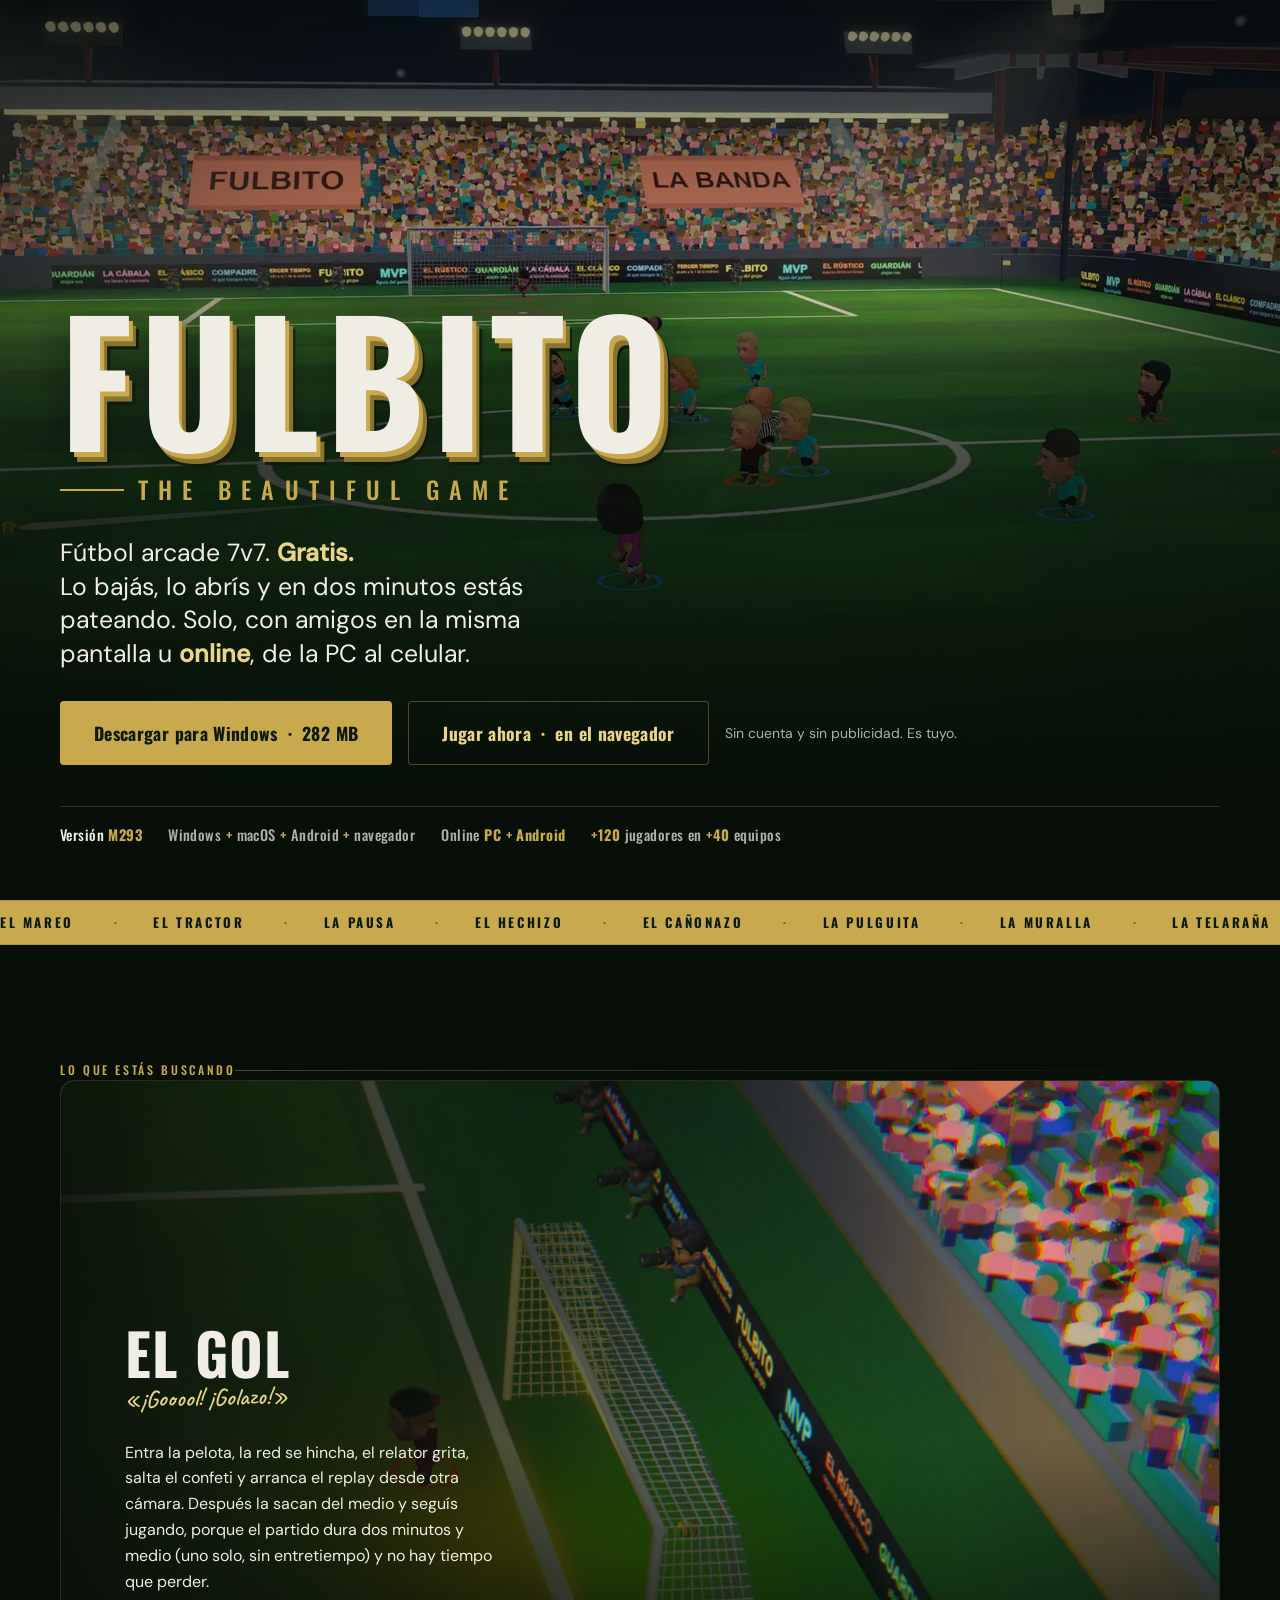
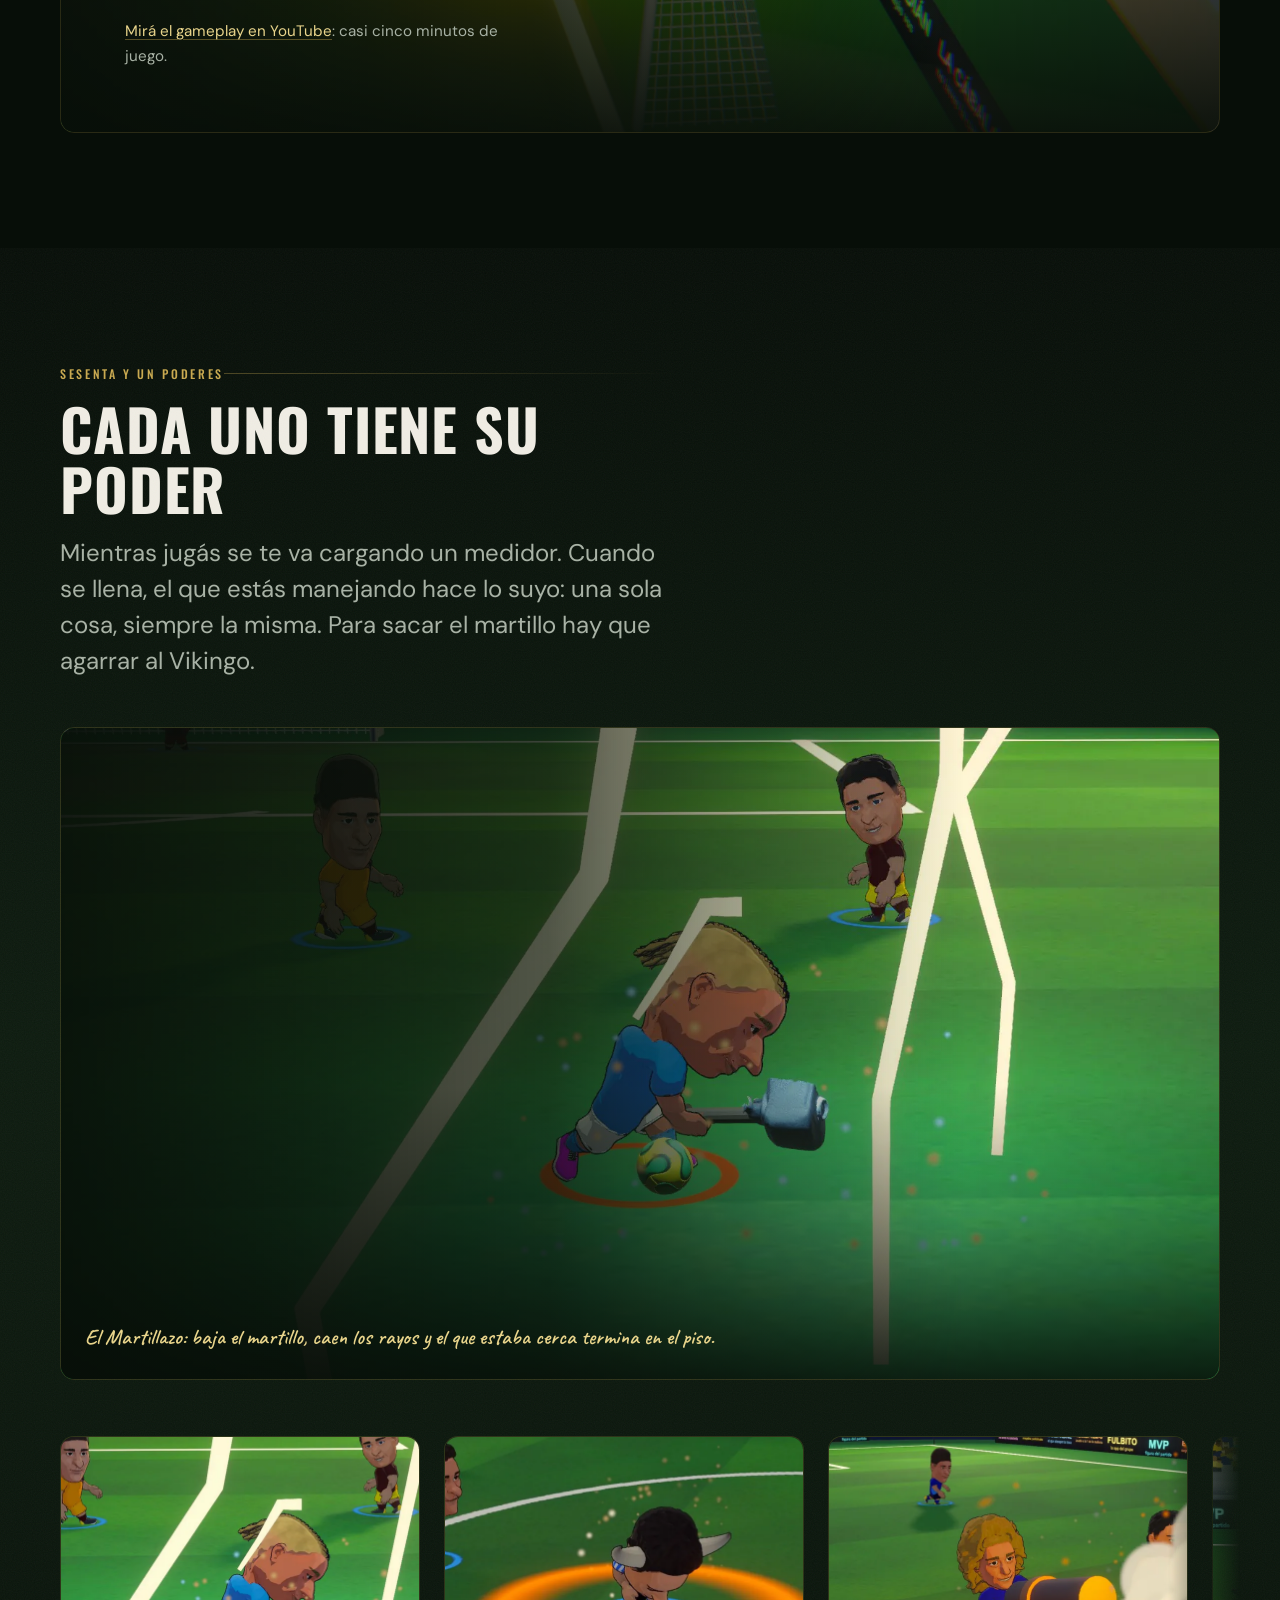
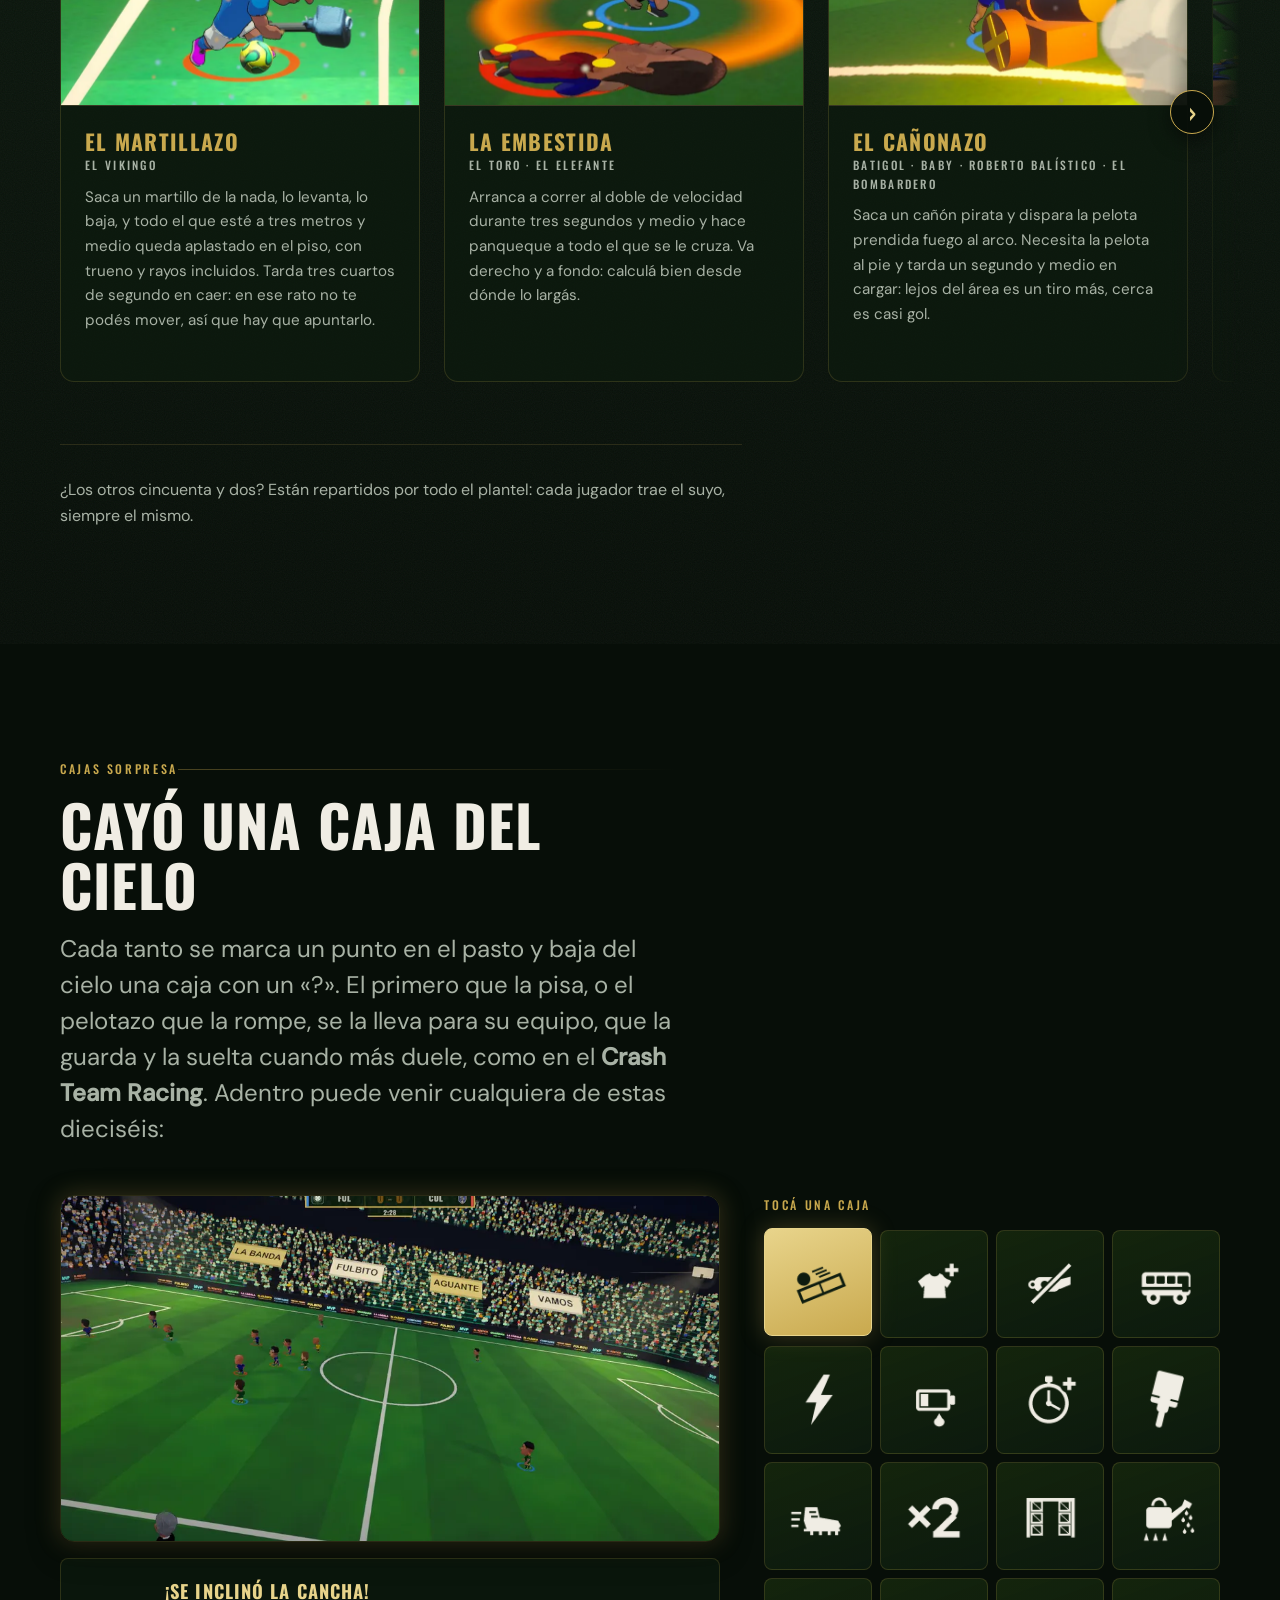
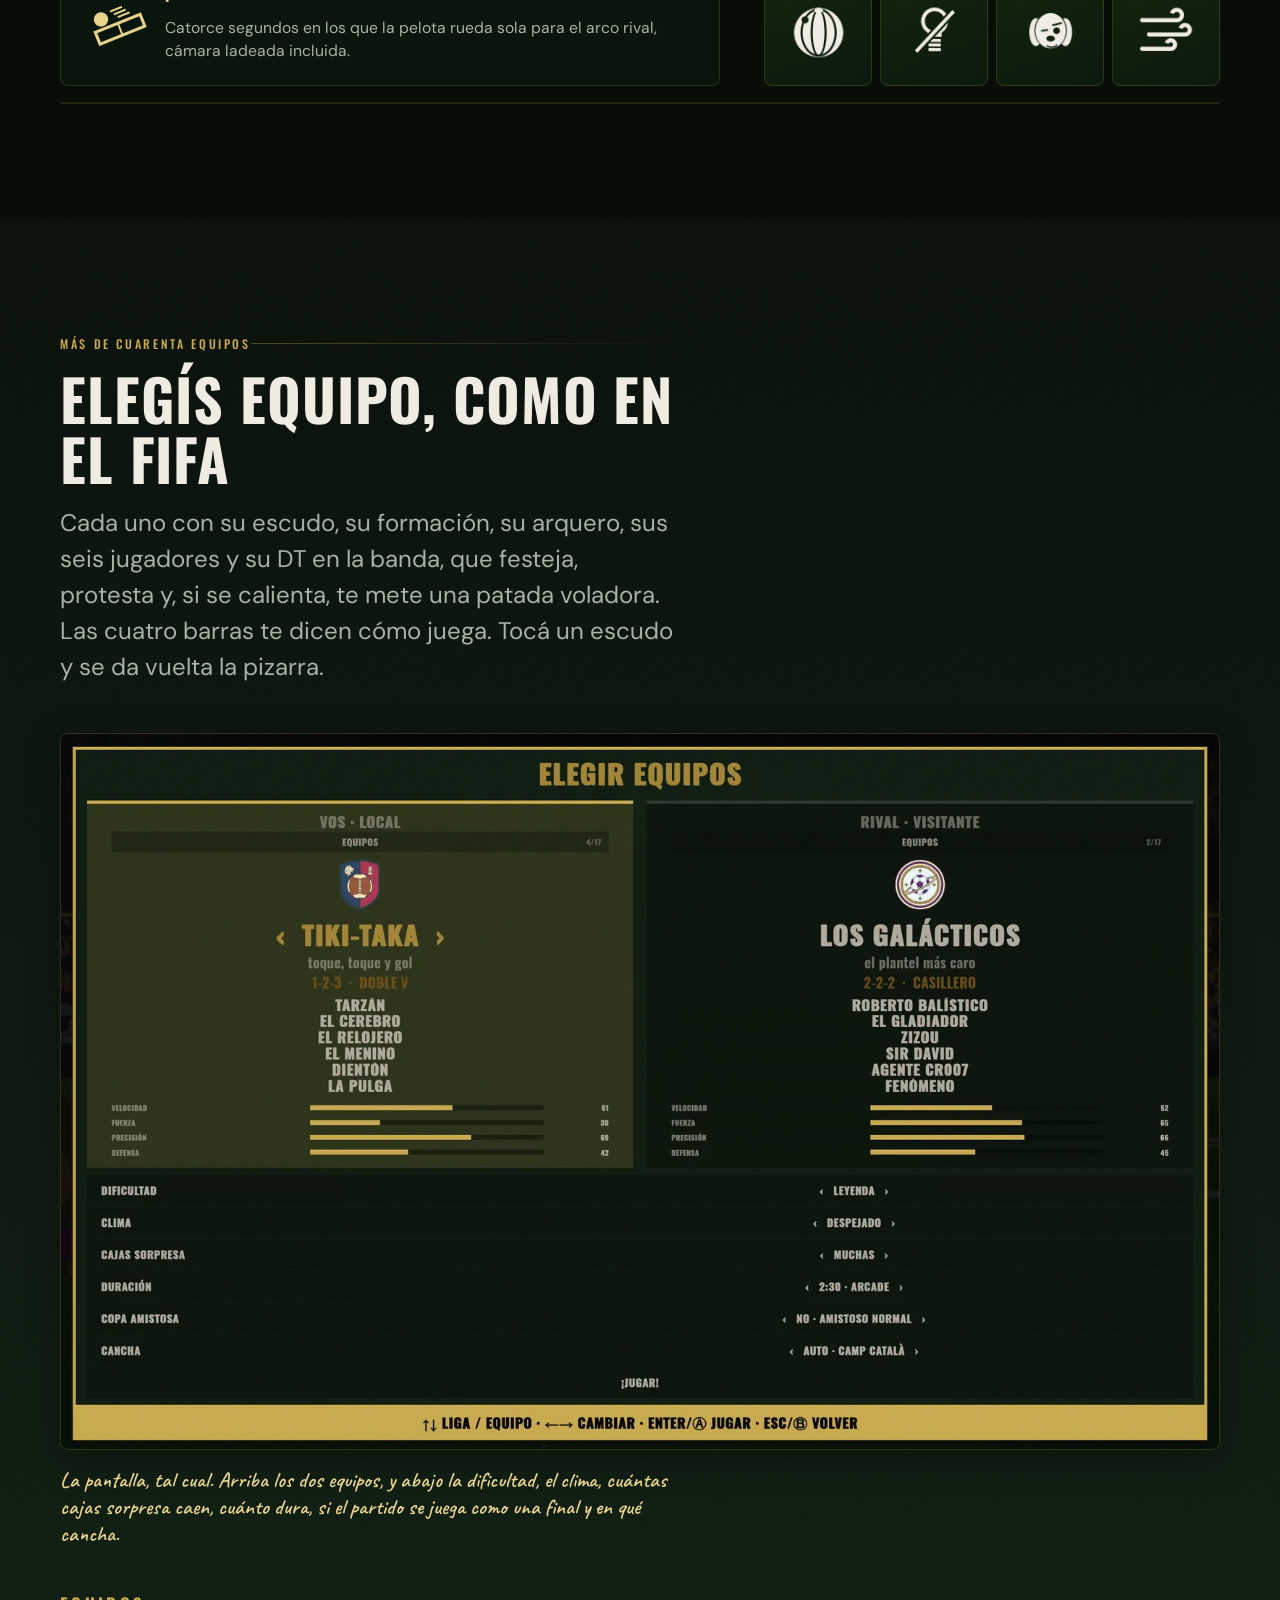
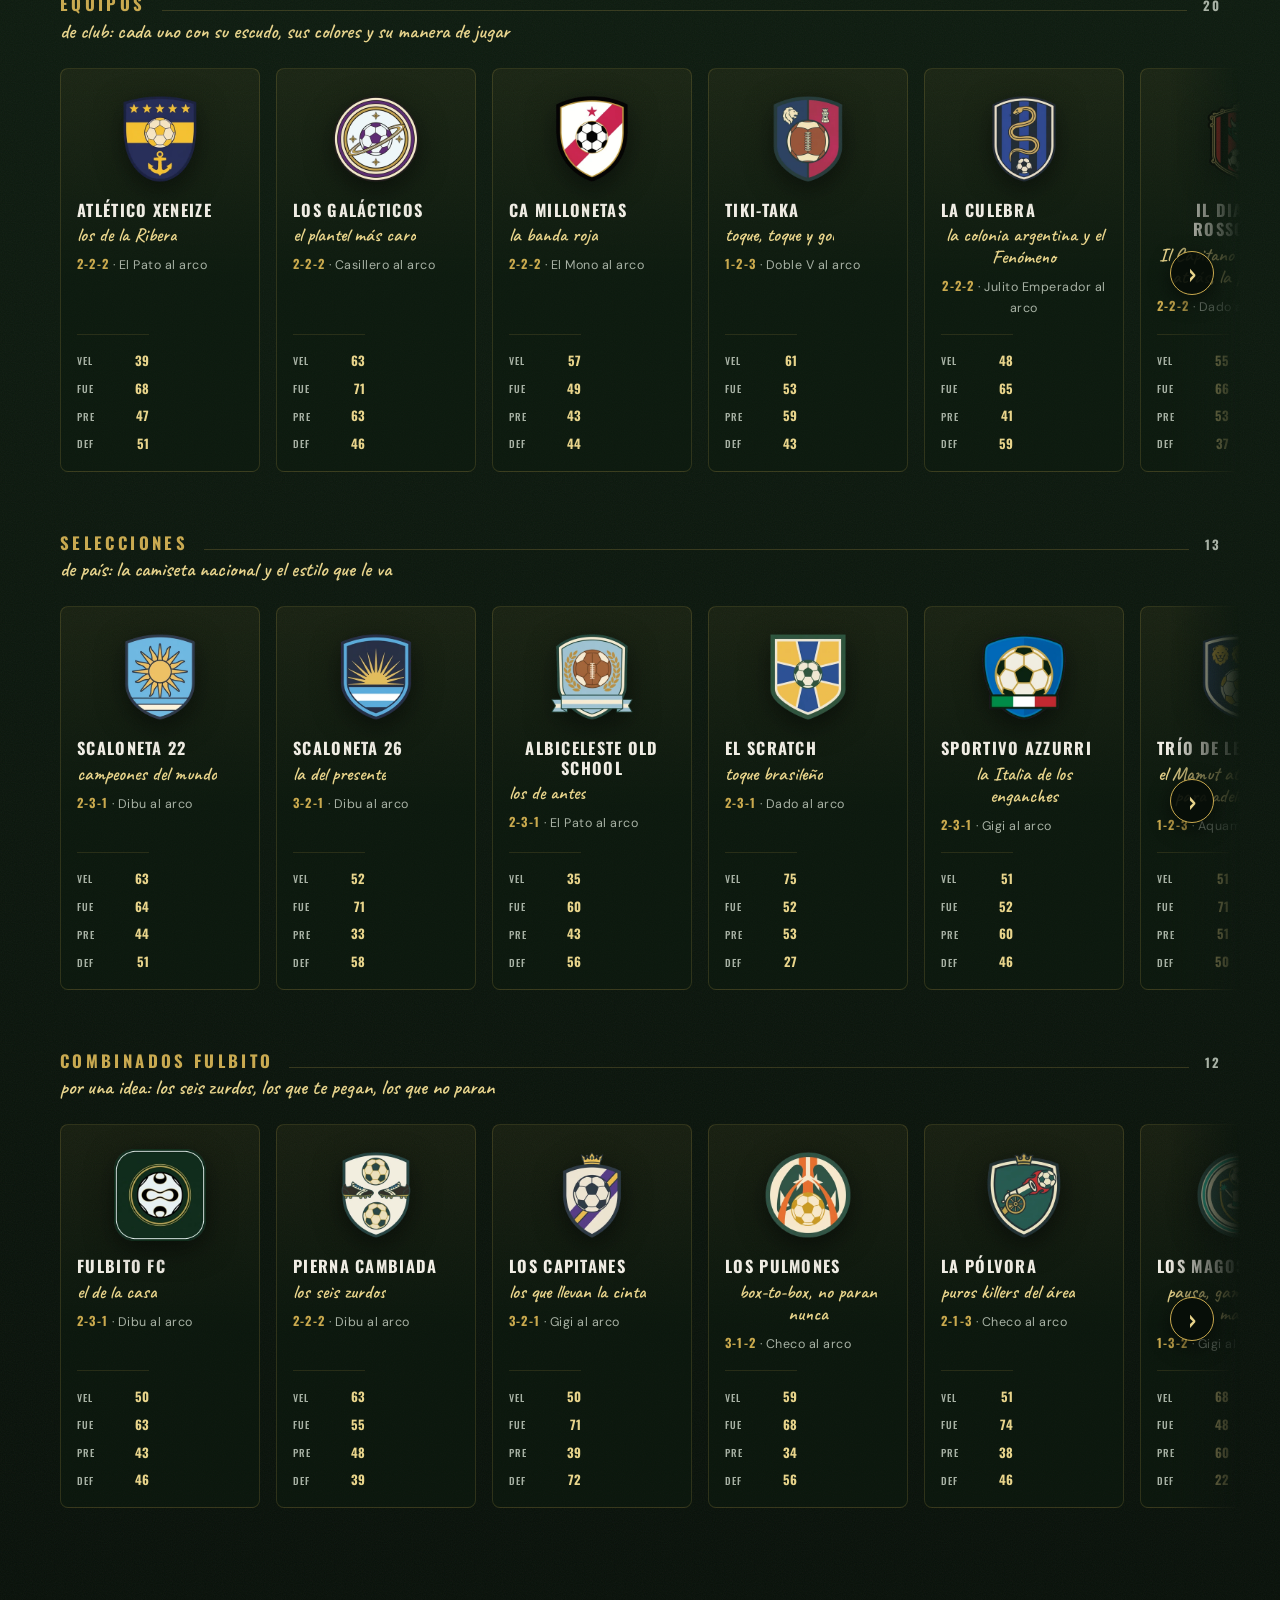
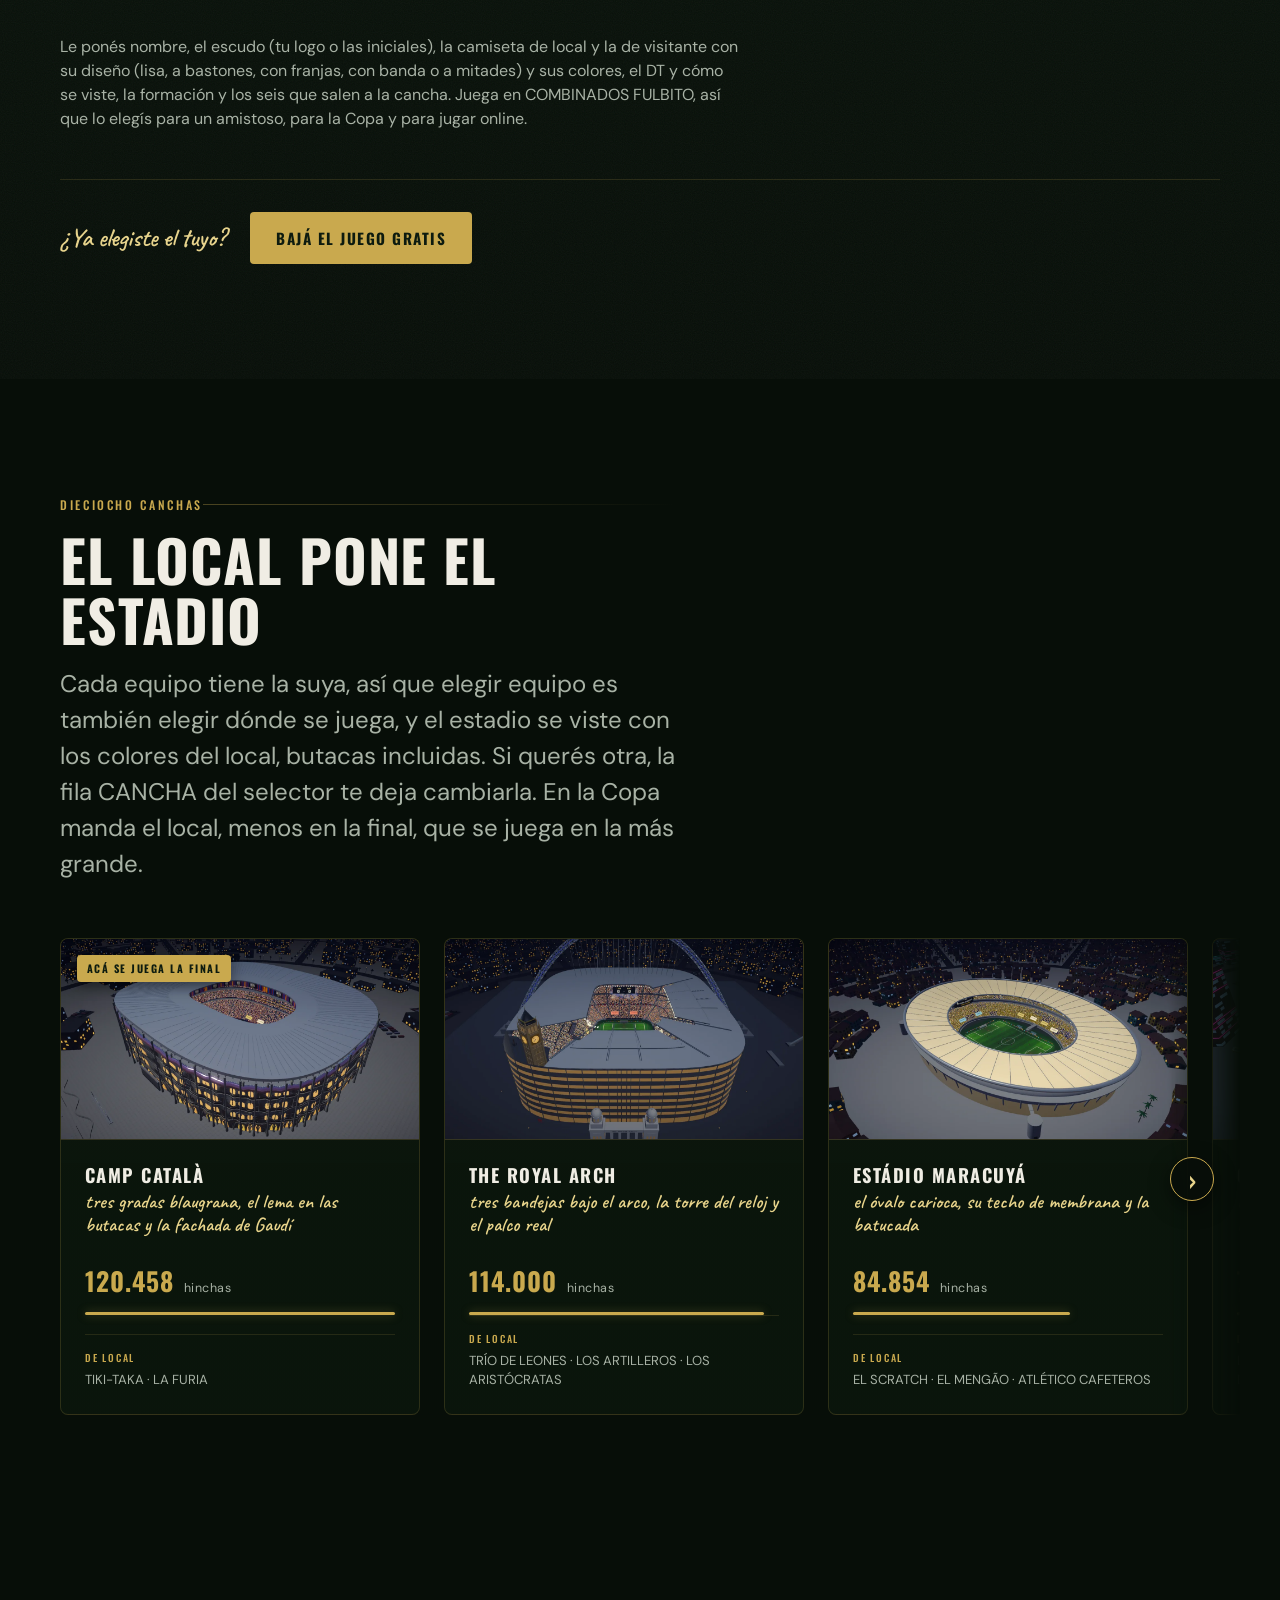
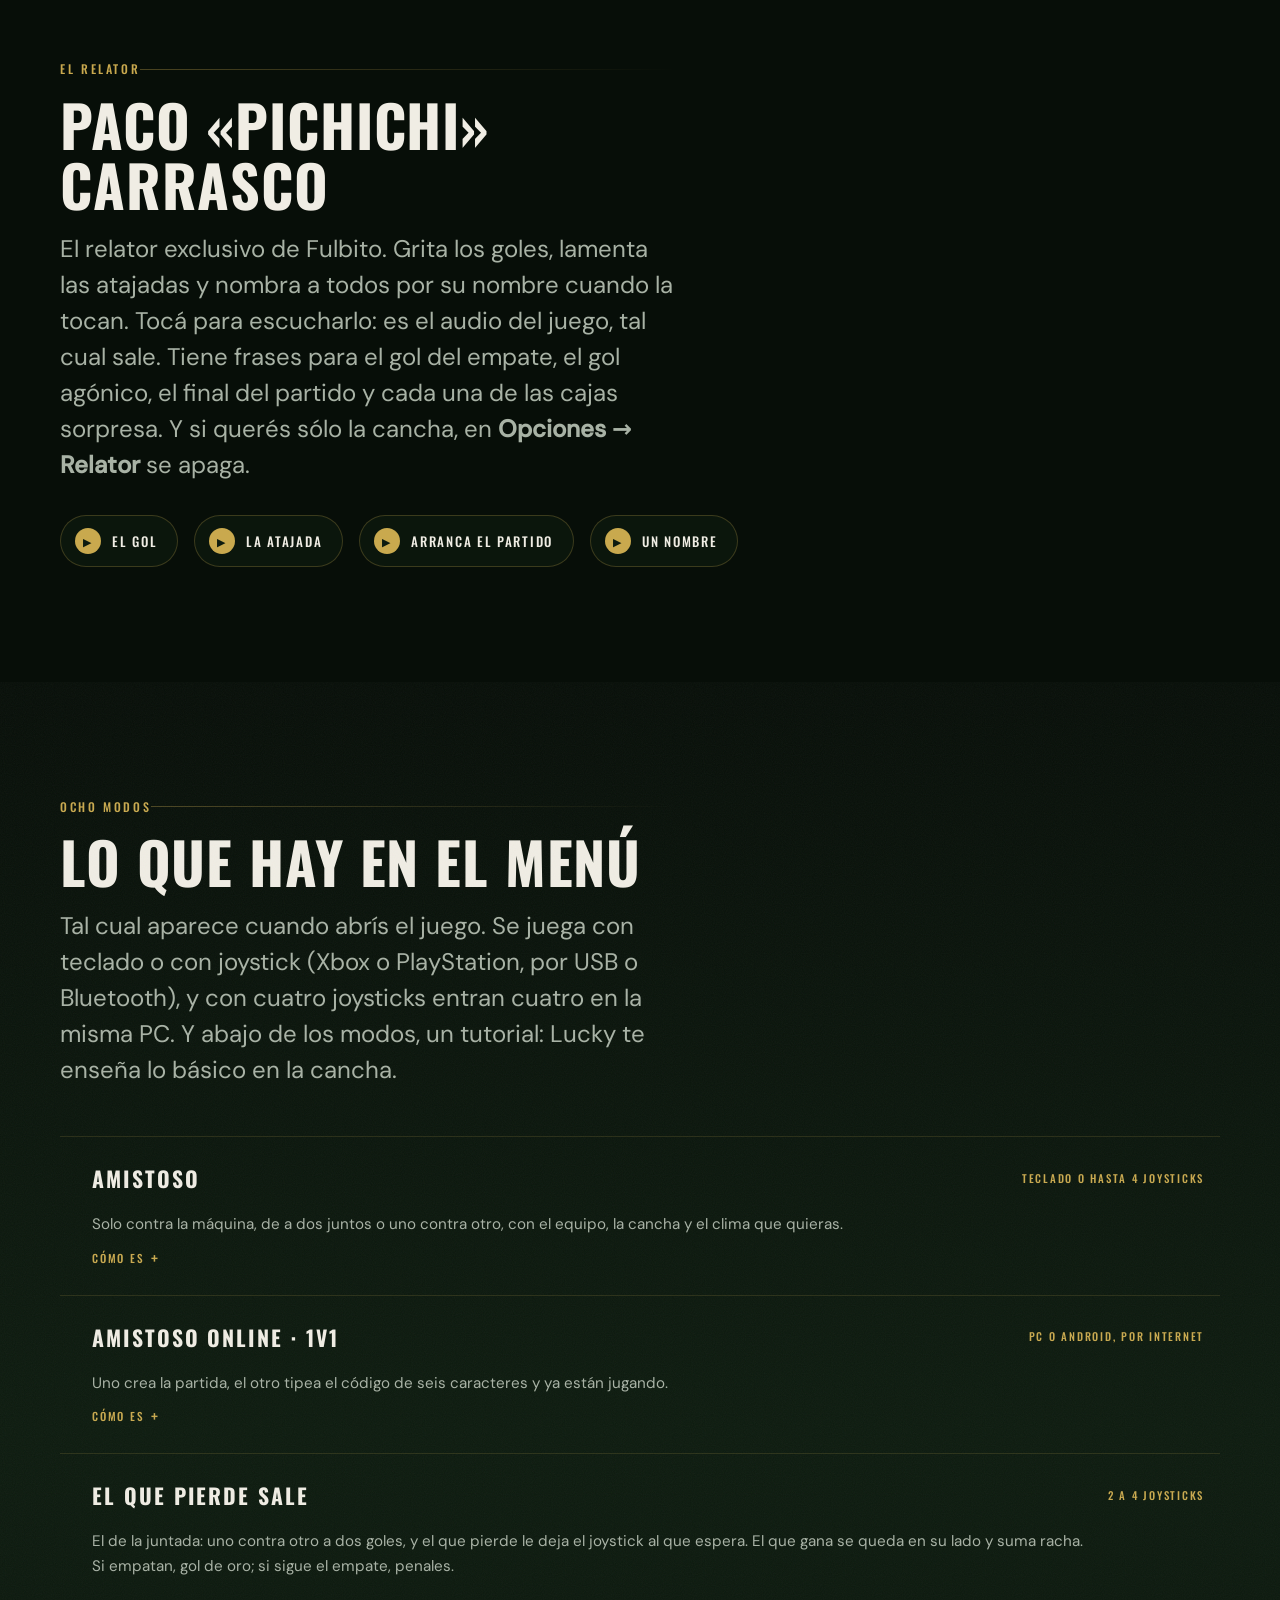
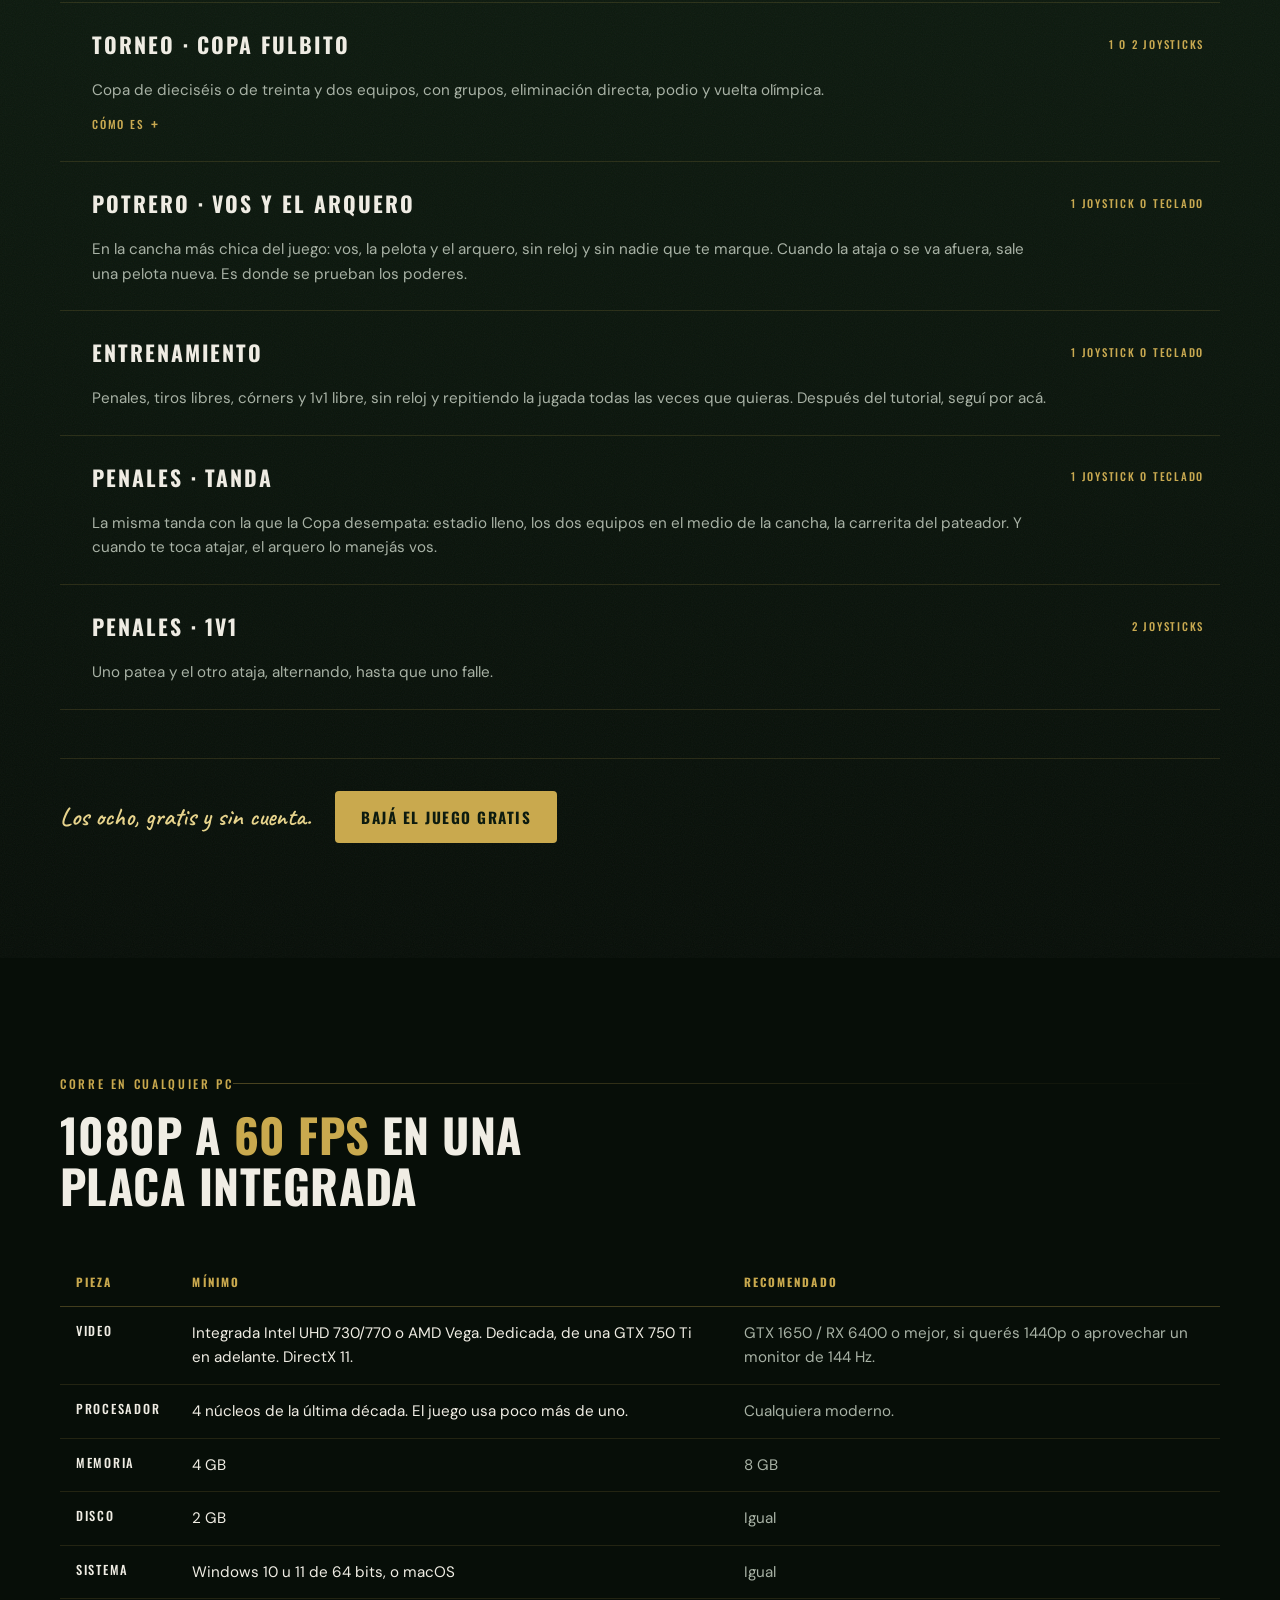
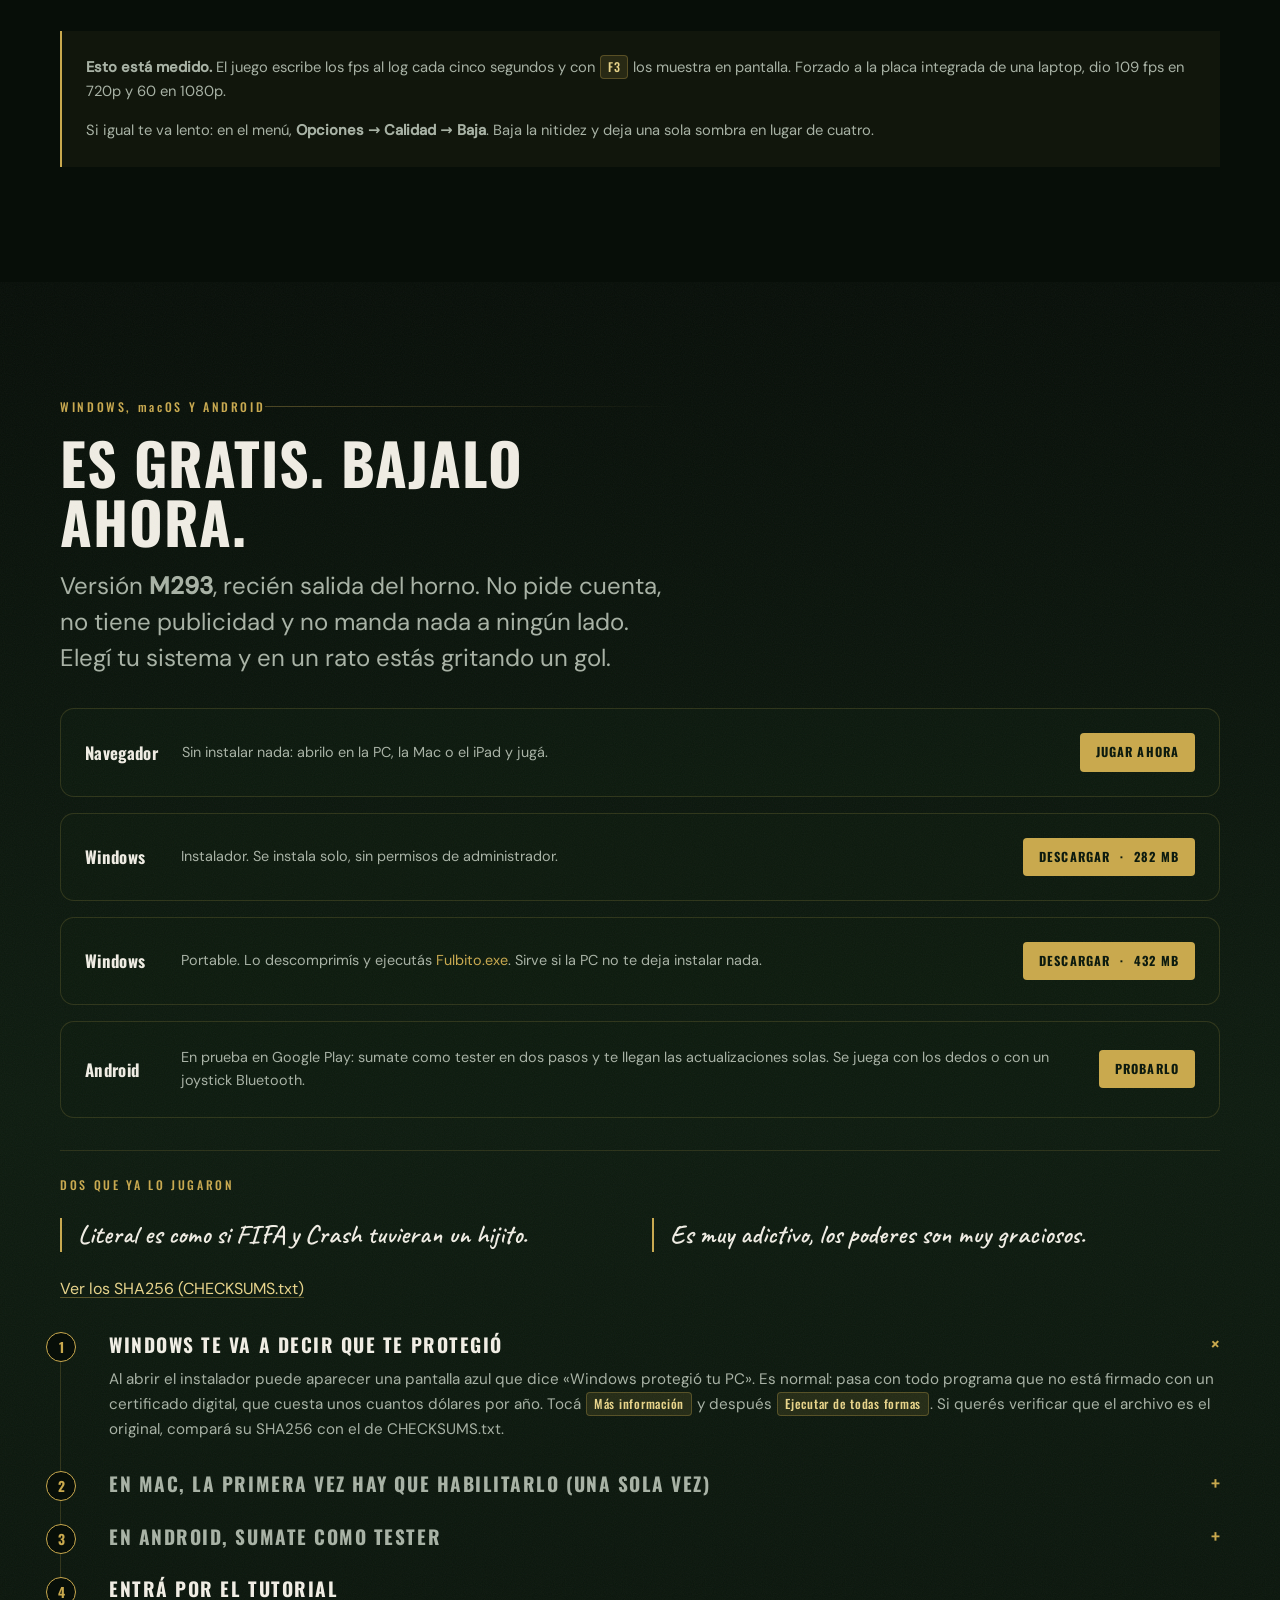
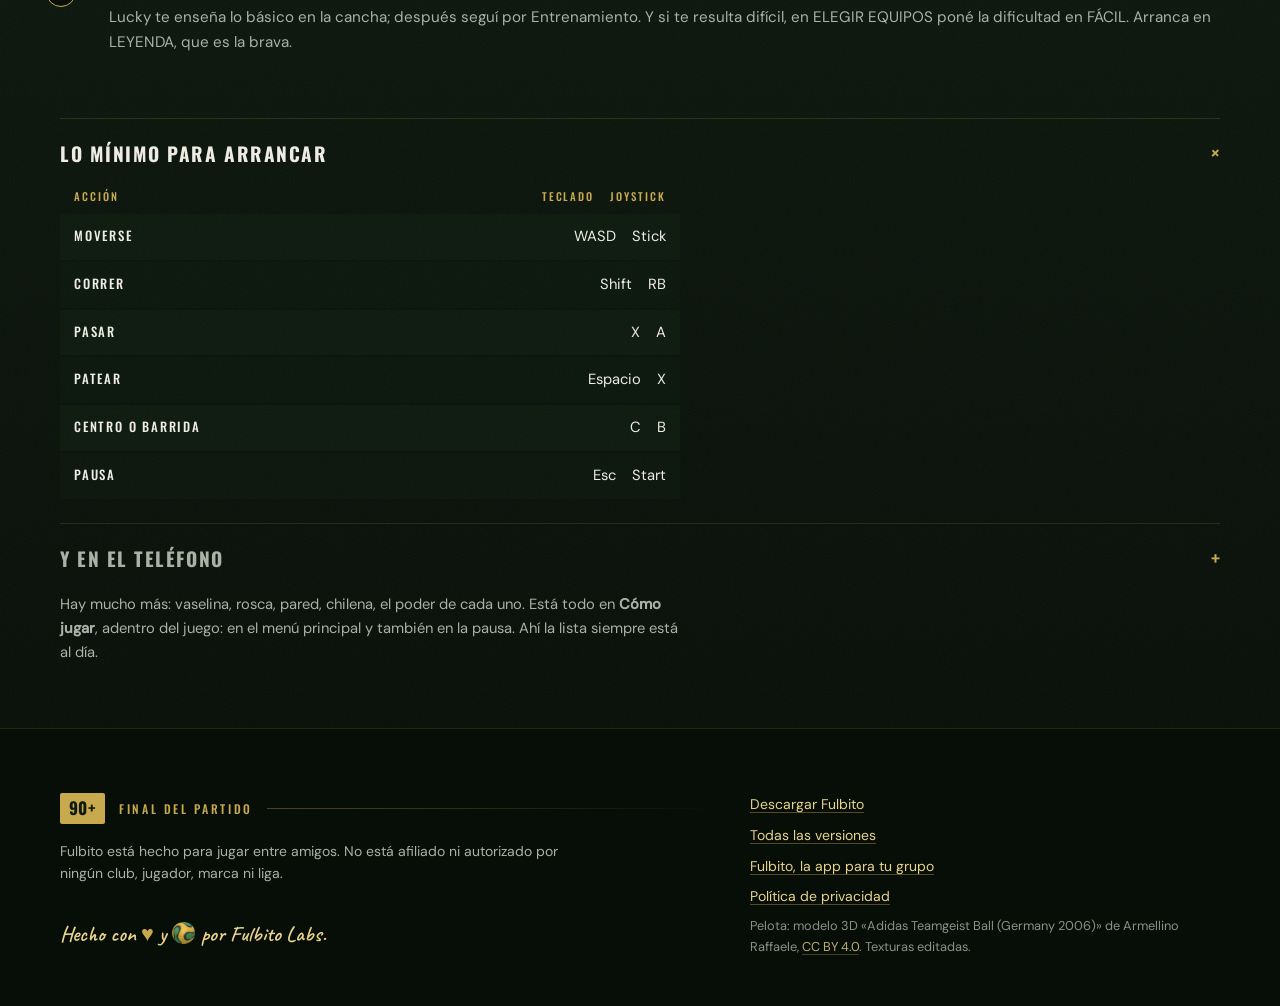
==== commit 3e722735: "Botón JUGAR AHORA a jugar.fulbito.futbol (hero, zócalo y primera fila de descargas) La versión web d" ====
--- a/index.html
+++ b/index.html
@@ -108,13 +108,19 @@
         <span aria-hidden="true">·</span>
         <span data-rel="cta-peso">242 MB</span>
       </a>
+      <!-- 9-nov-2026 (M299): la versión web vive en jugar.fulbito.futbol (PLAN_WEB_NAVEGADOR de game-unity) -->
+      <a class="btn btn--grande btn--fantasma" href="https://jugar.fulbito.futbol/" data-rel="jugar">
+        <span>Jugar ahora</span>
+        <span aria-hidden="true">·</span>
+        <span data-rel="cta-peso">en el navegador</span>
+      </a>
       <p class="hero__nota">Sin cuenta y sin publicidad. Es tuyo.
         <span data-rel="cta-nota"></span></p>
     </div>
 
     <p class="zocalo">
       <span class="zocalo__fuerte">Versión <b data-rel="version">M283f</b></span>
-      <span>Windows <b>+</b> macOS <b>+</b> Android</span>
+      <span>Windows <b>+</b> macOS <b>+</b> Android <b>+</b> navegador</span>
       <span>Online <b>PC + Android</b></span>
       <span><b>+120</b> jugadores en <b>+40</b> equipos</span>
       <span data-rel="descargas-zoc" hidden><b data-rel="descargas-n">0</b> descargas</span>
@@ -1091,6 +1097,11 @@
         <!-- releases.js reemplaza esto con los assets del último release (links
              directos + tamaños). Lo de acá abajo es el camino sin JS. -->
         <div class="bajada-item">
+          <span class="bajada-item__so">Navegador</span>
+          <span class="bajada-item__meta">Sin instalar nada: abrilo en la PC, la Mac o el iPad y jugá.</span>
+          <a class="btn btn--chico" href="https://jugar.fulbito.futbol/">Jugar ahora</a>
+        </div>
+        <div class="bajada-item">
           <span class="bajada-item__so">Windows</span>
           <span class="bajada-item__meta">Instalador. Se instala solo, sin permisos de administrador.</span>
           <a class="btn btn--chico" href="https://github.com/rodrigoestrellac/fulbito-game-website/releases/latest">Descargar</a>
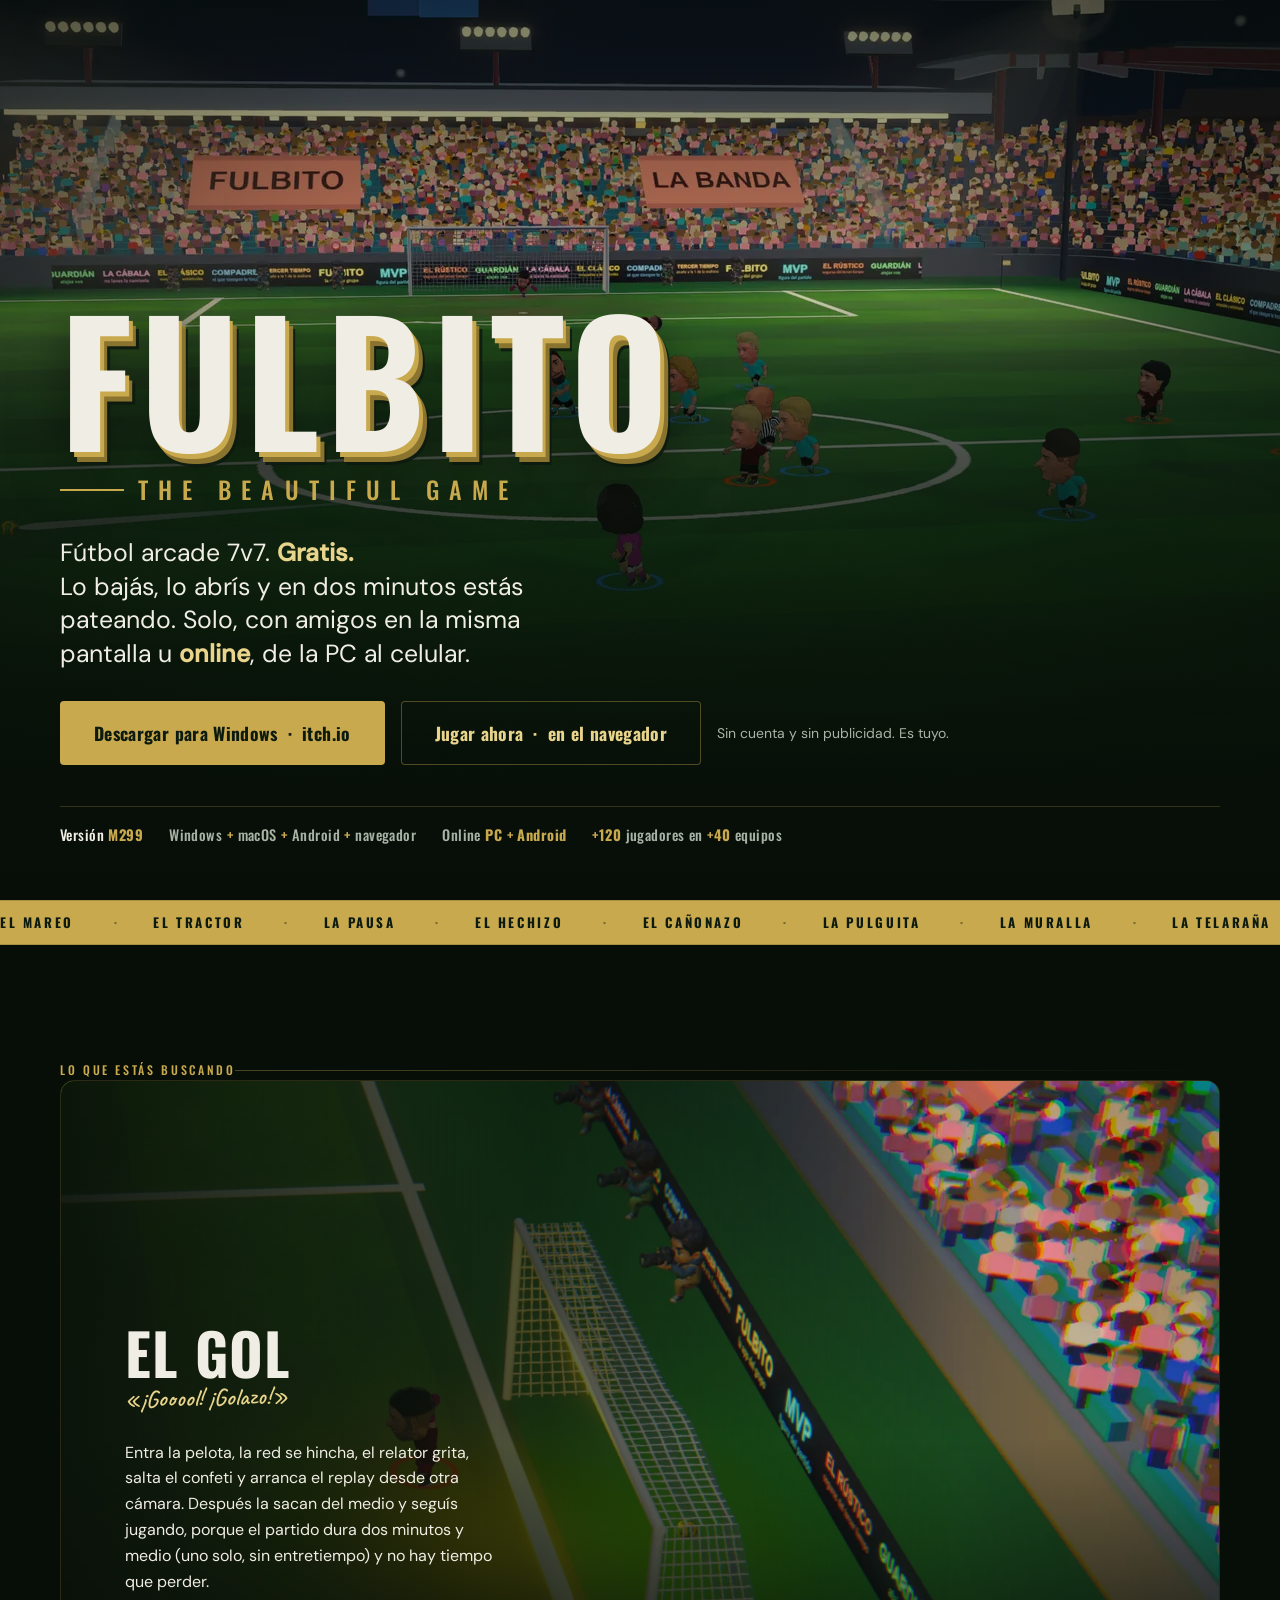
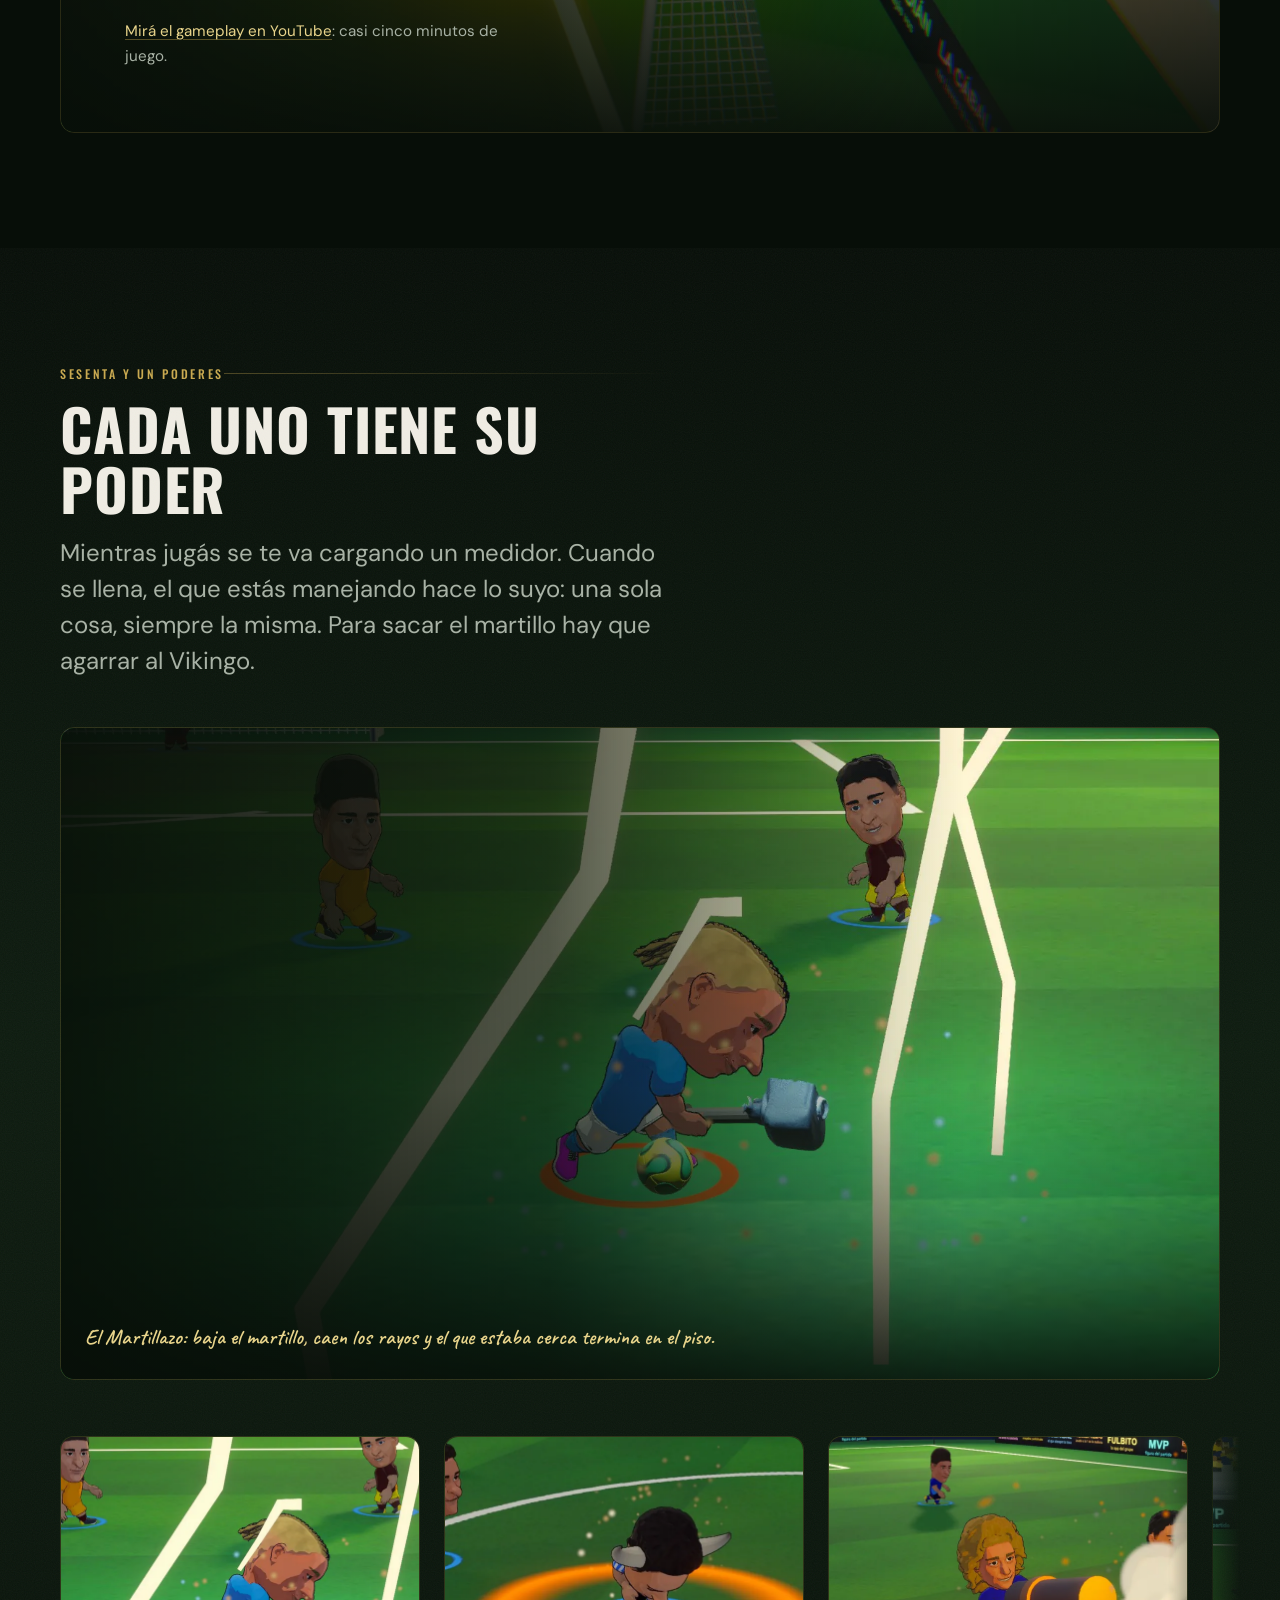
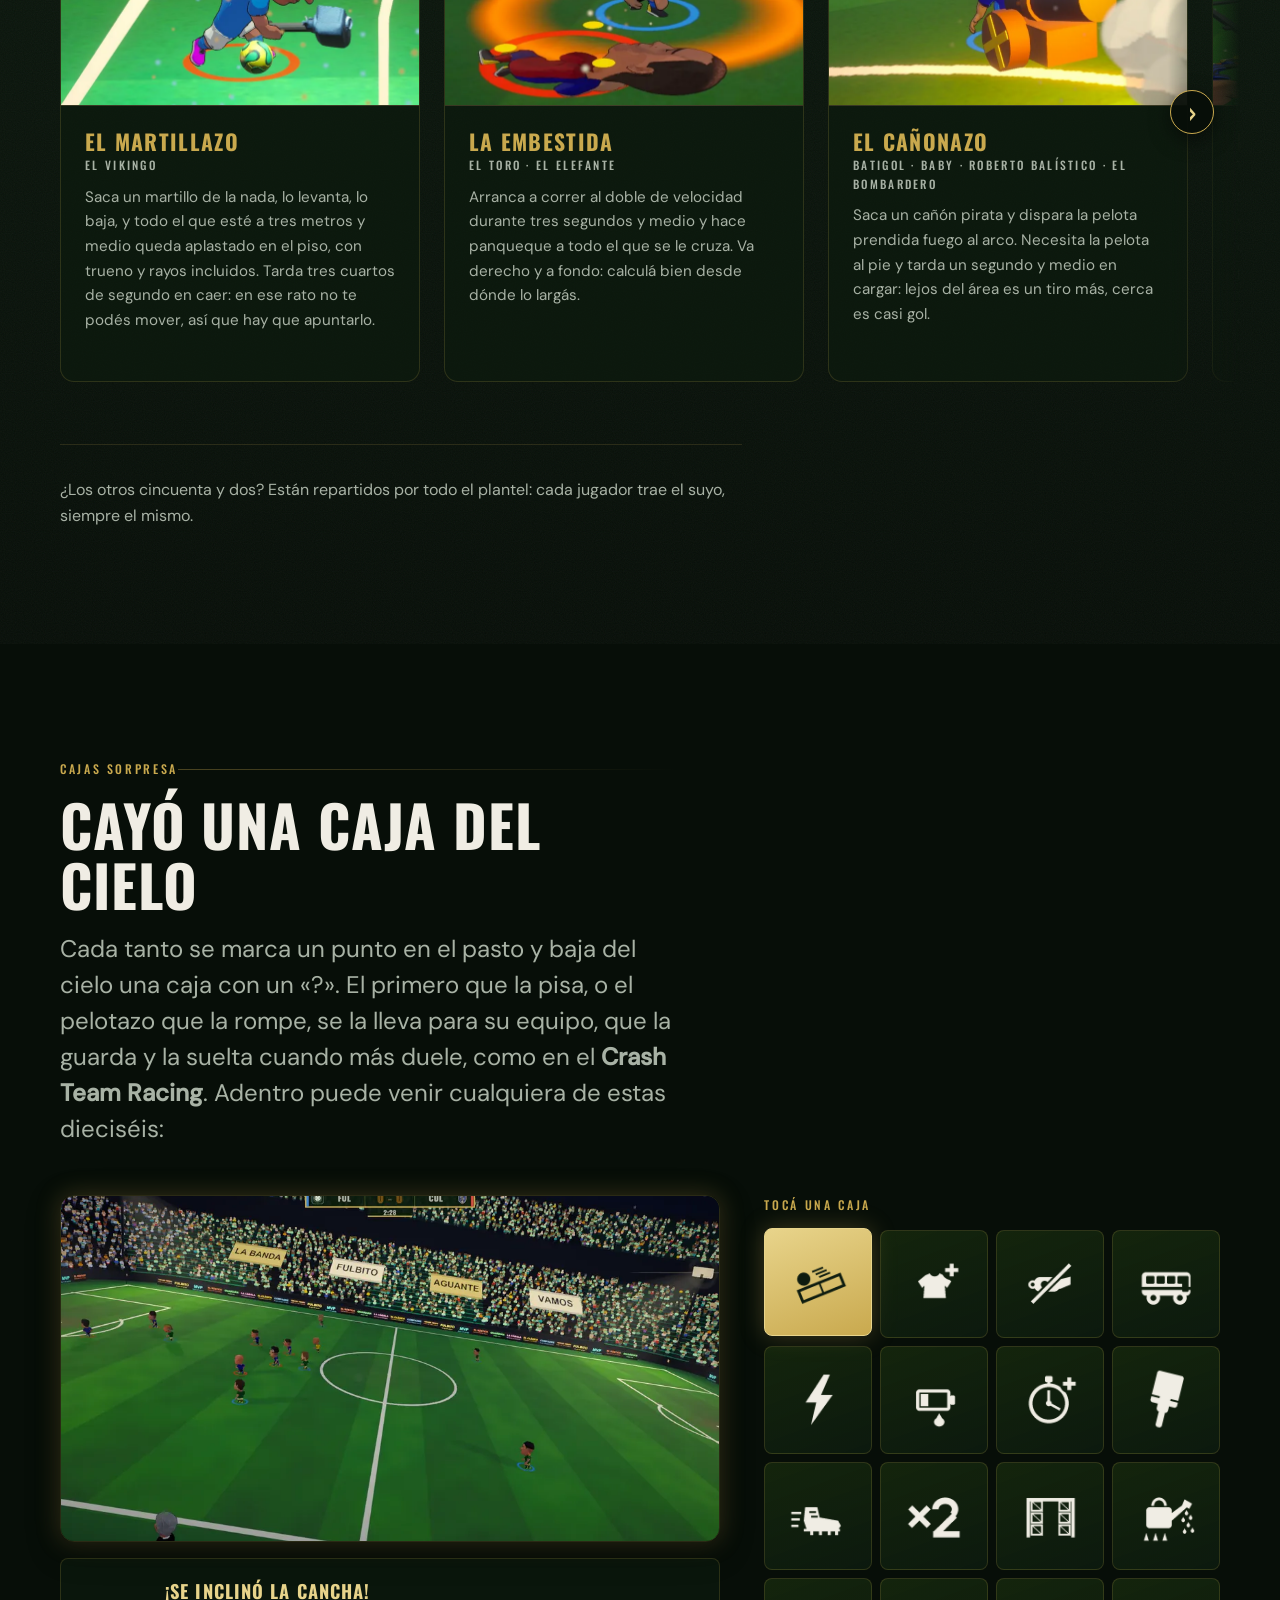
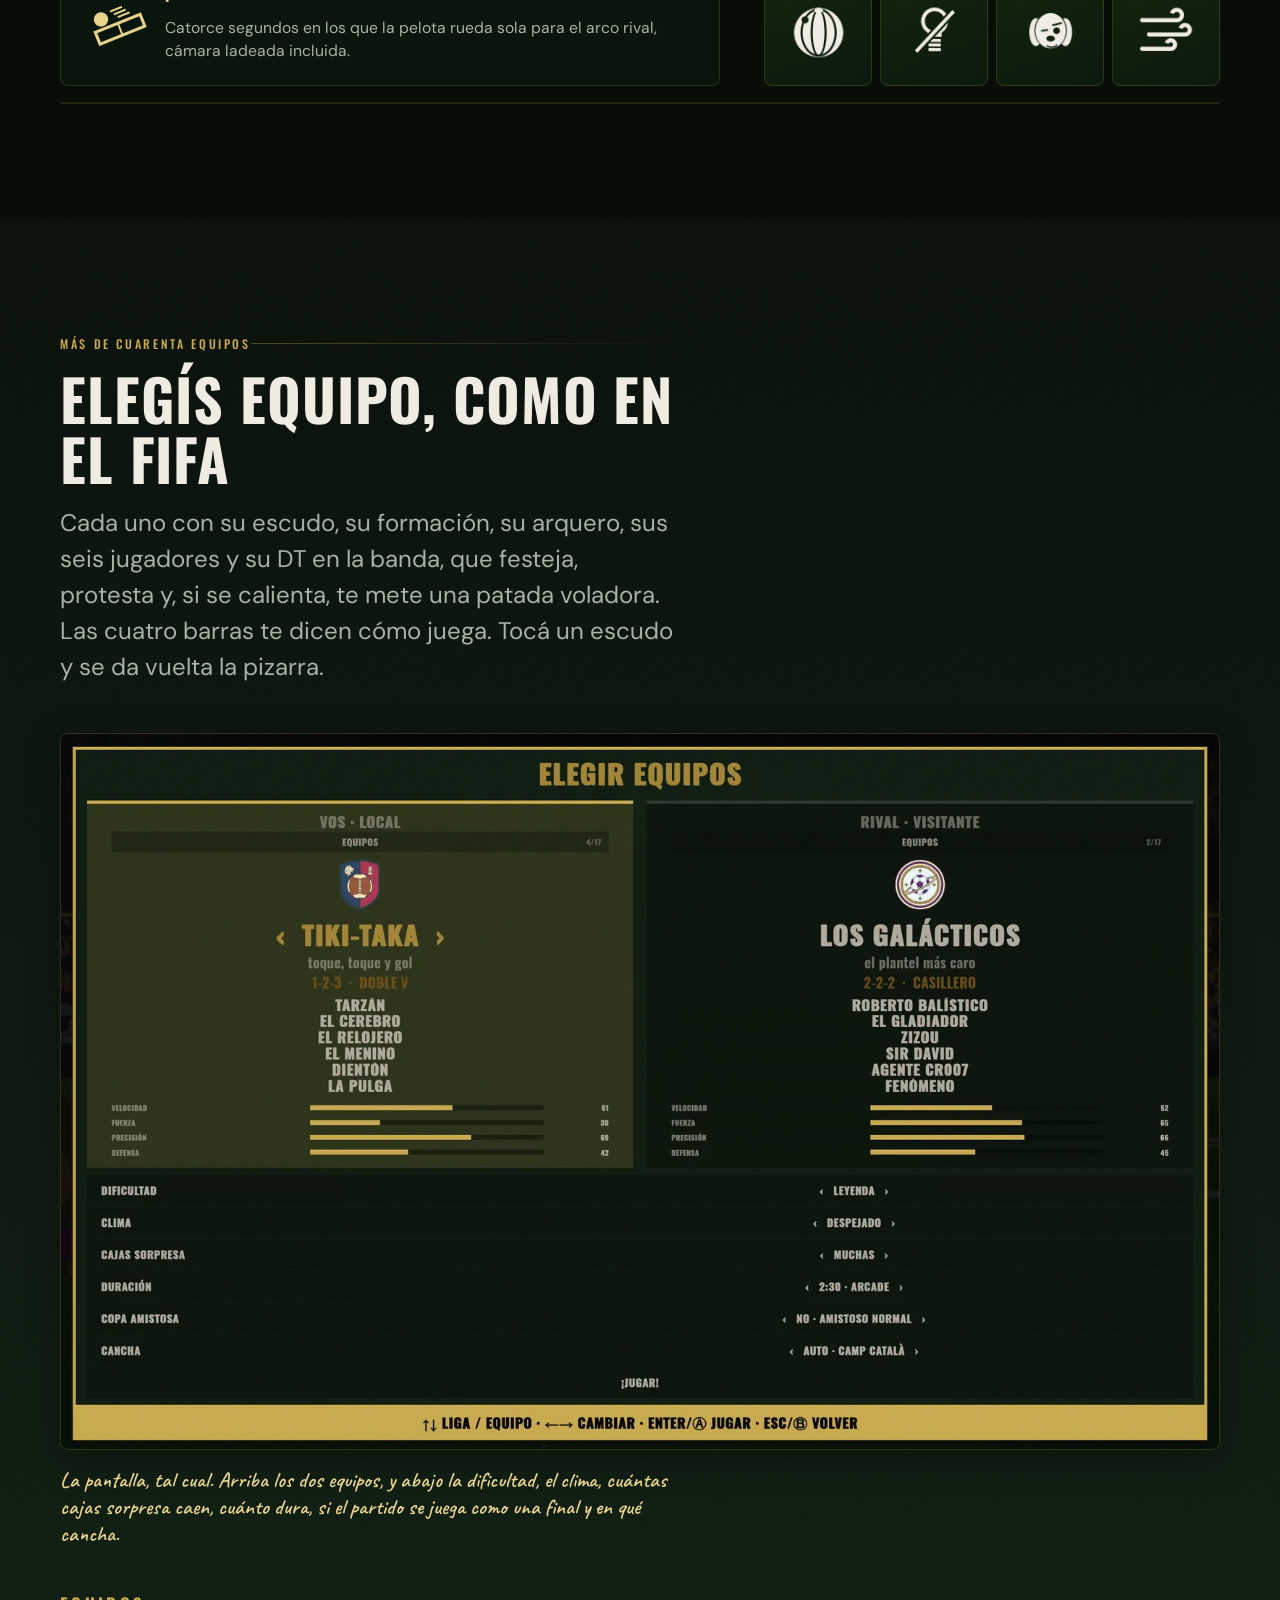
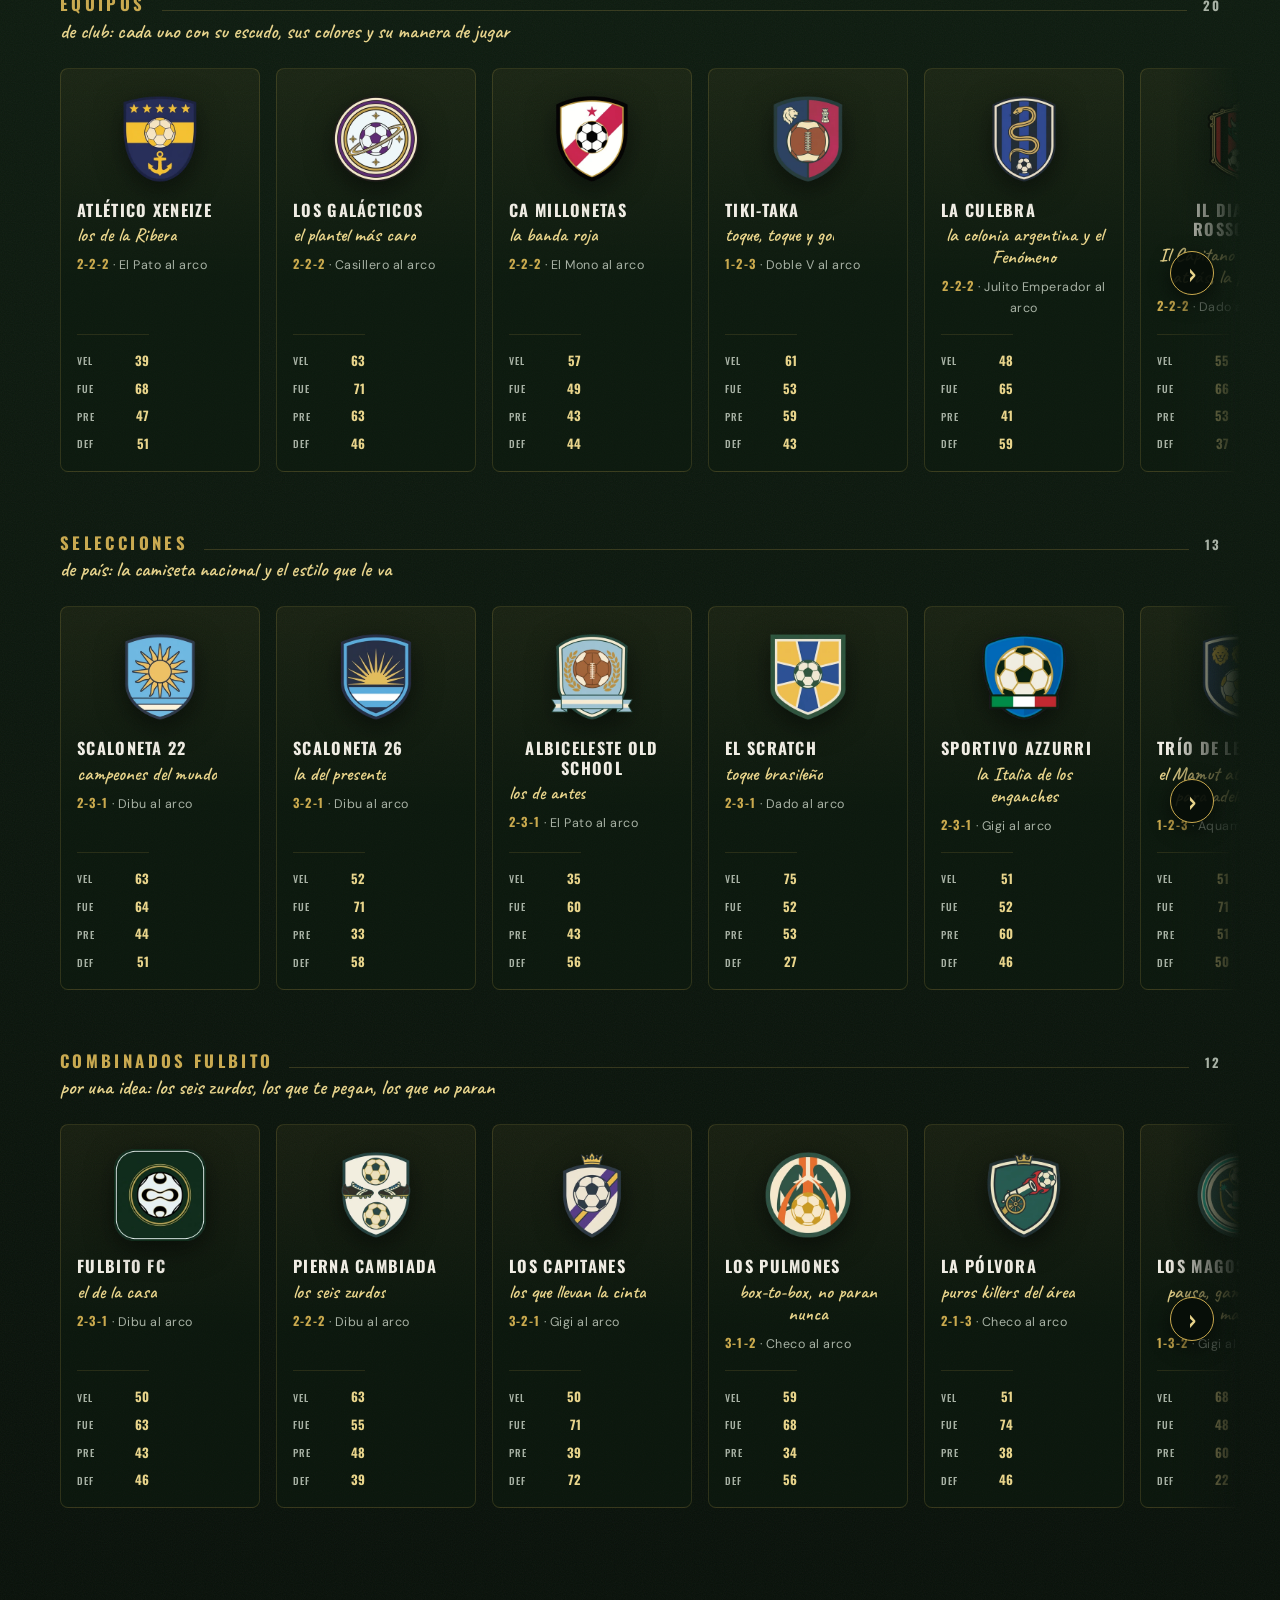
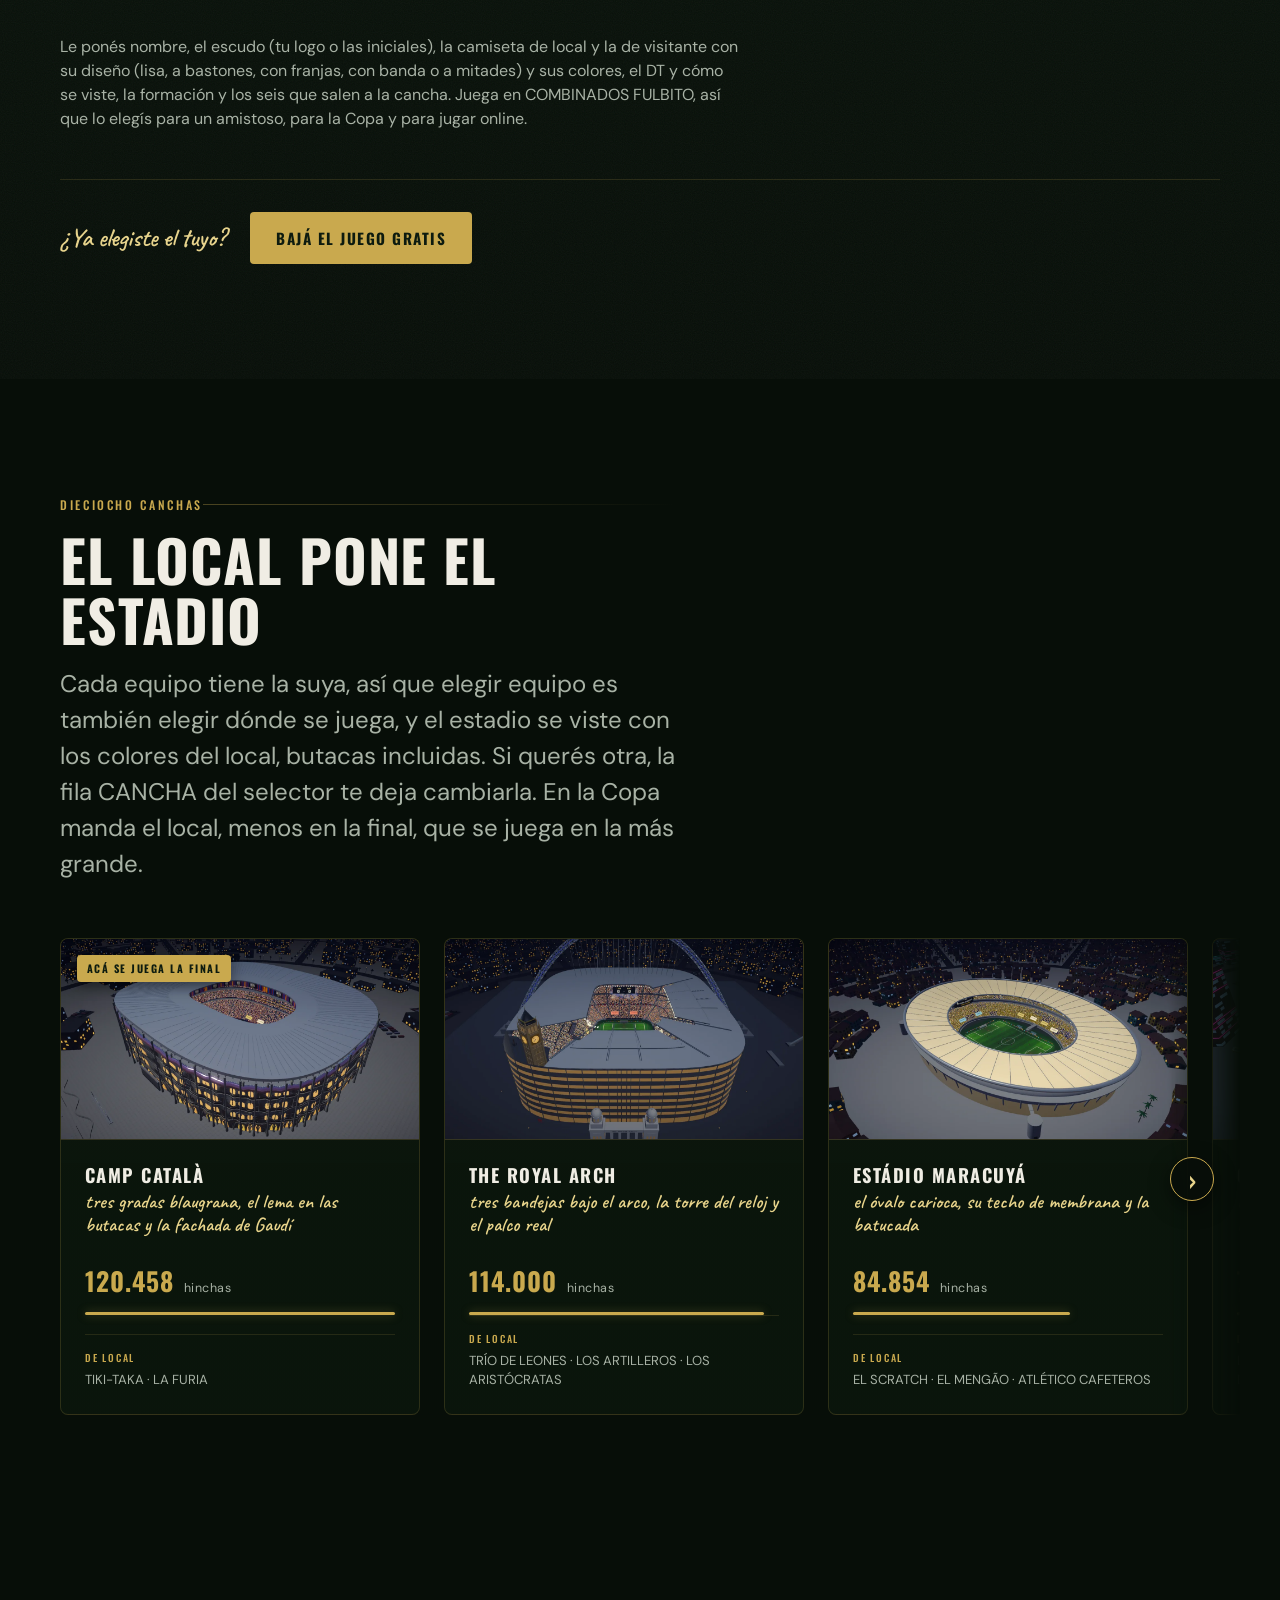
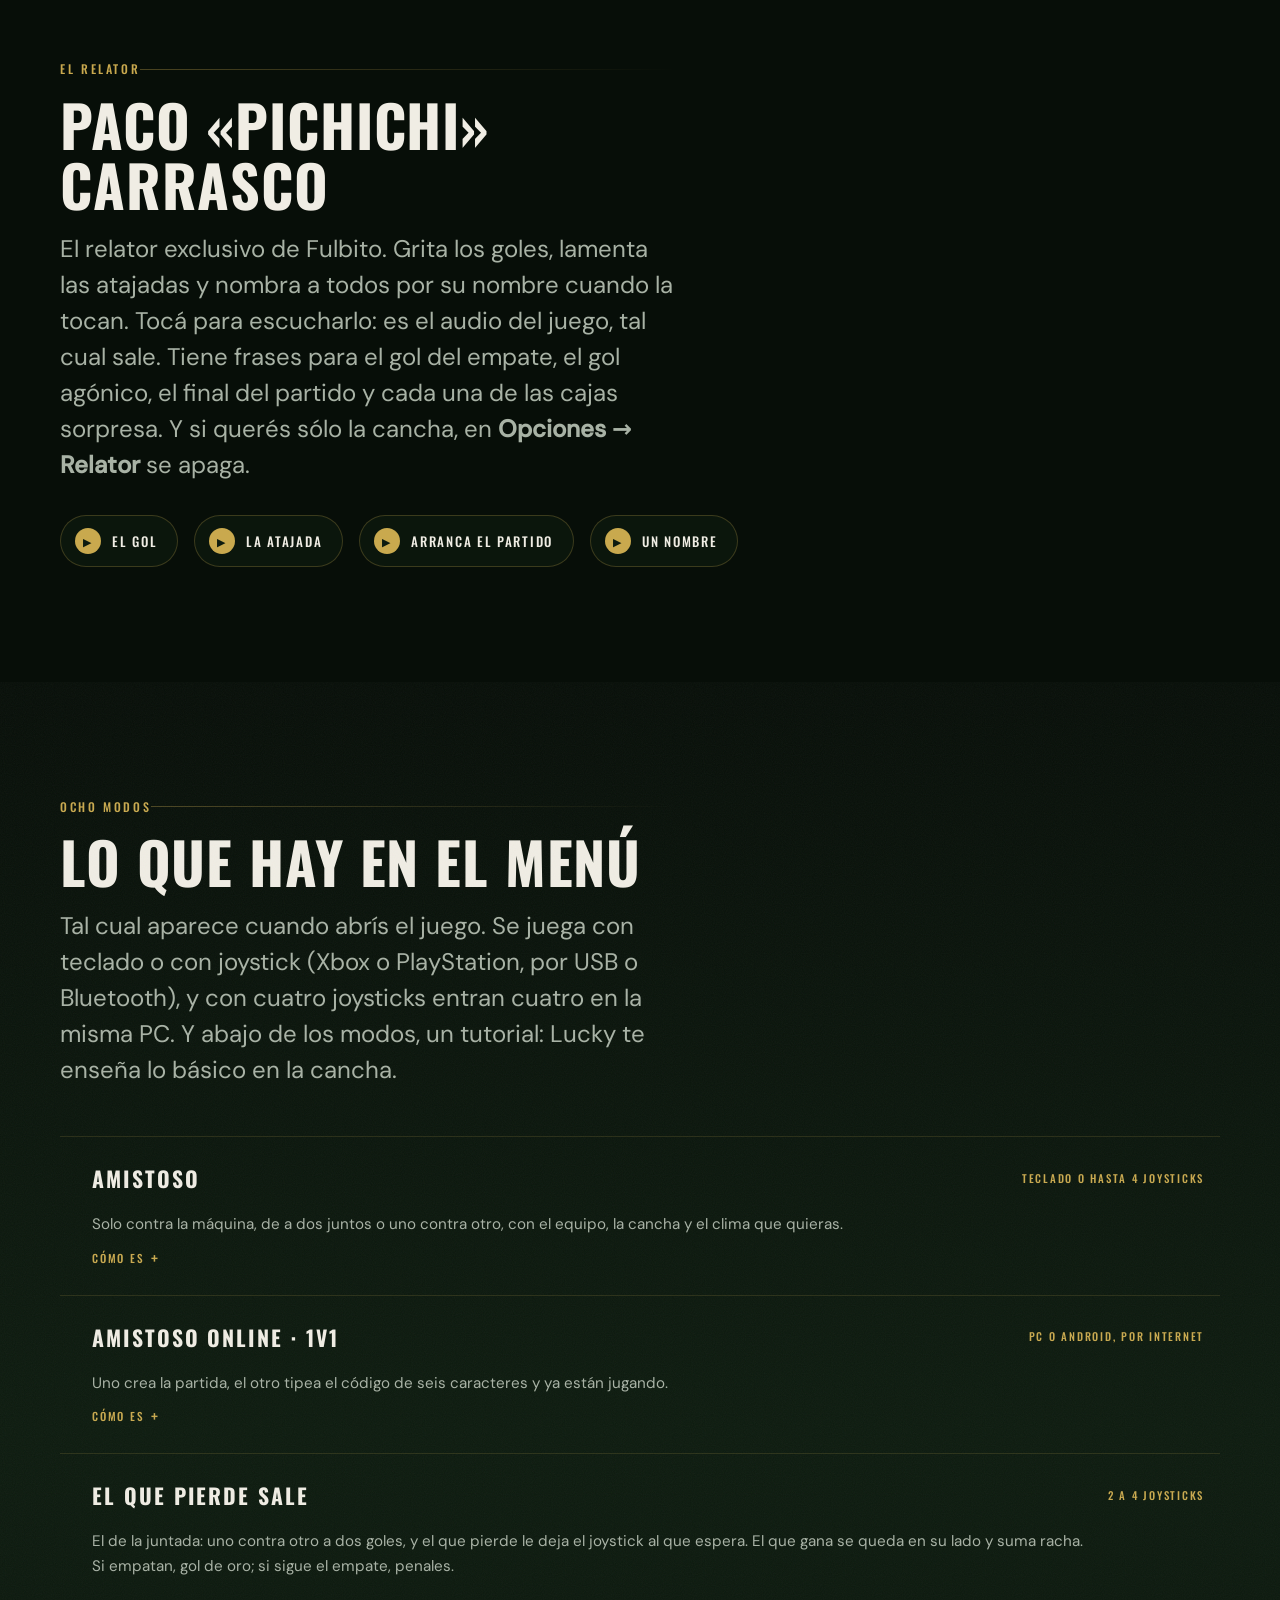
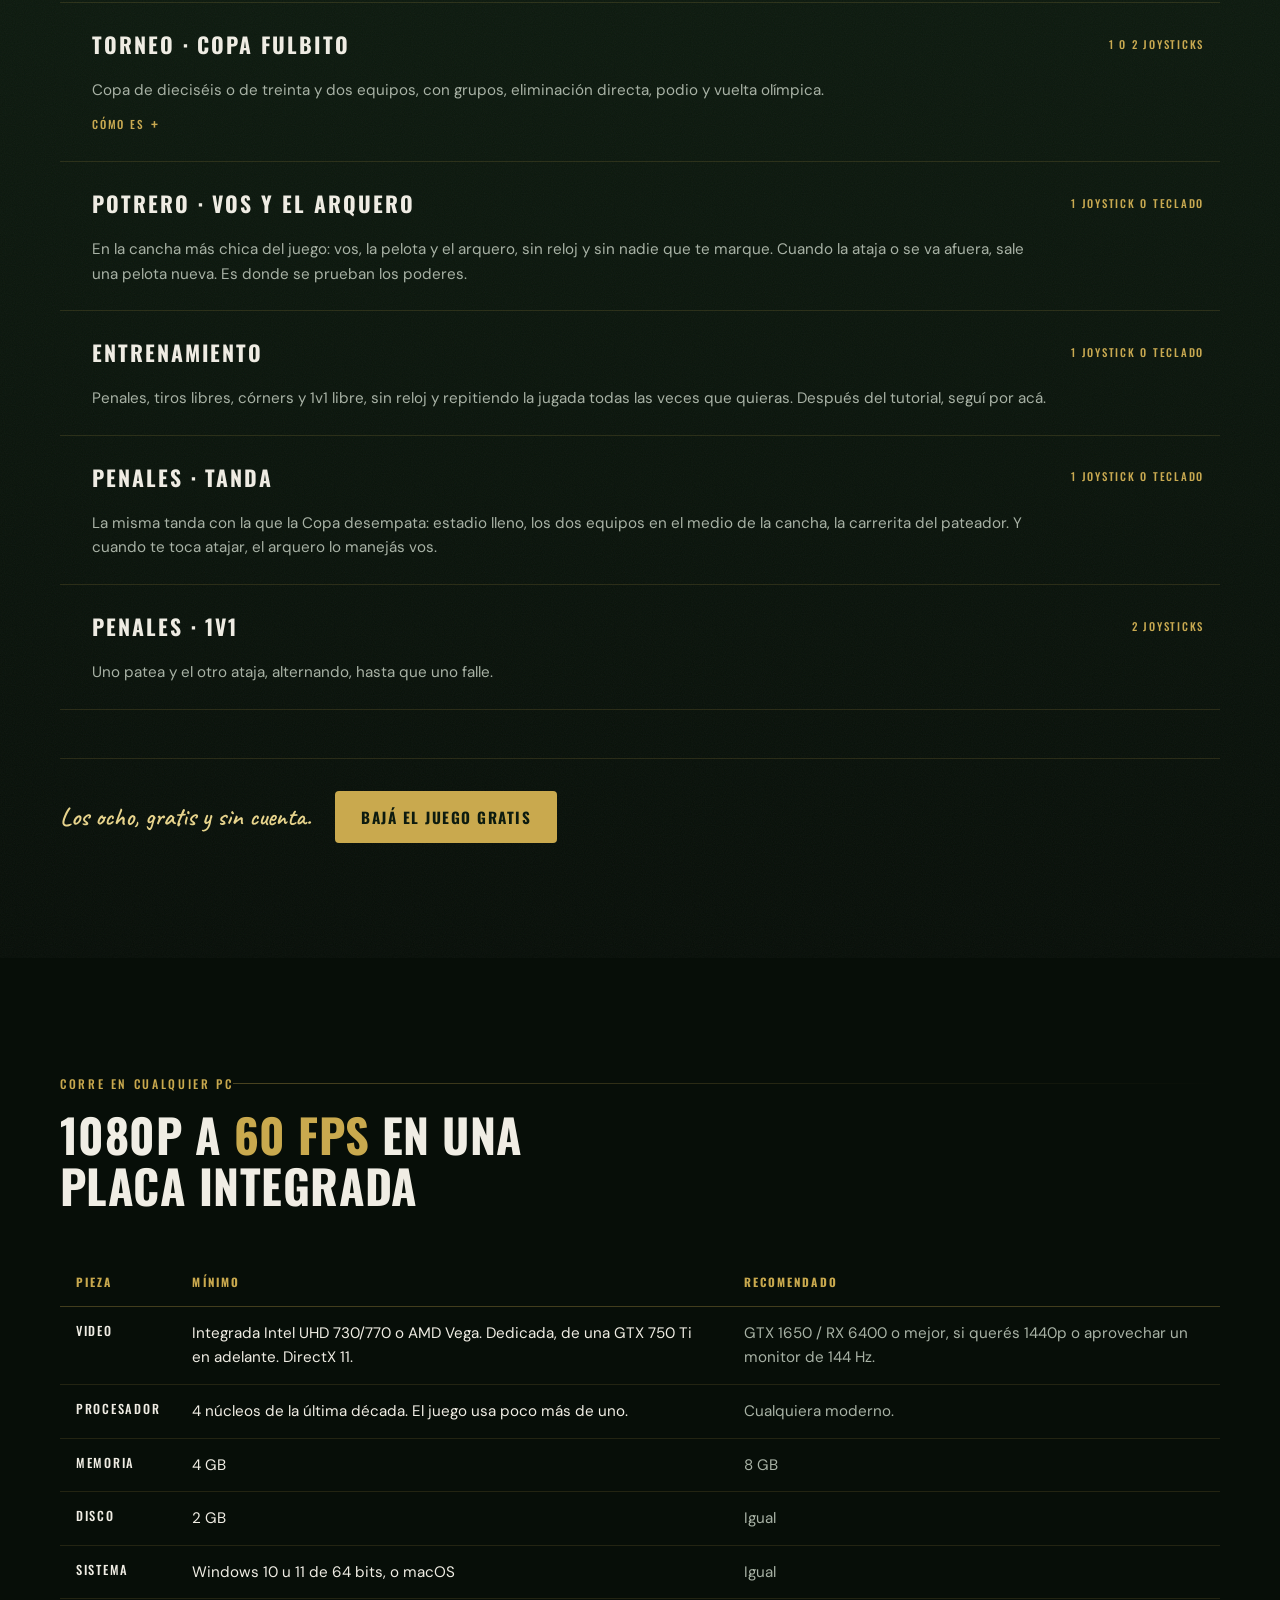
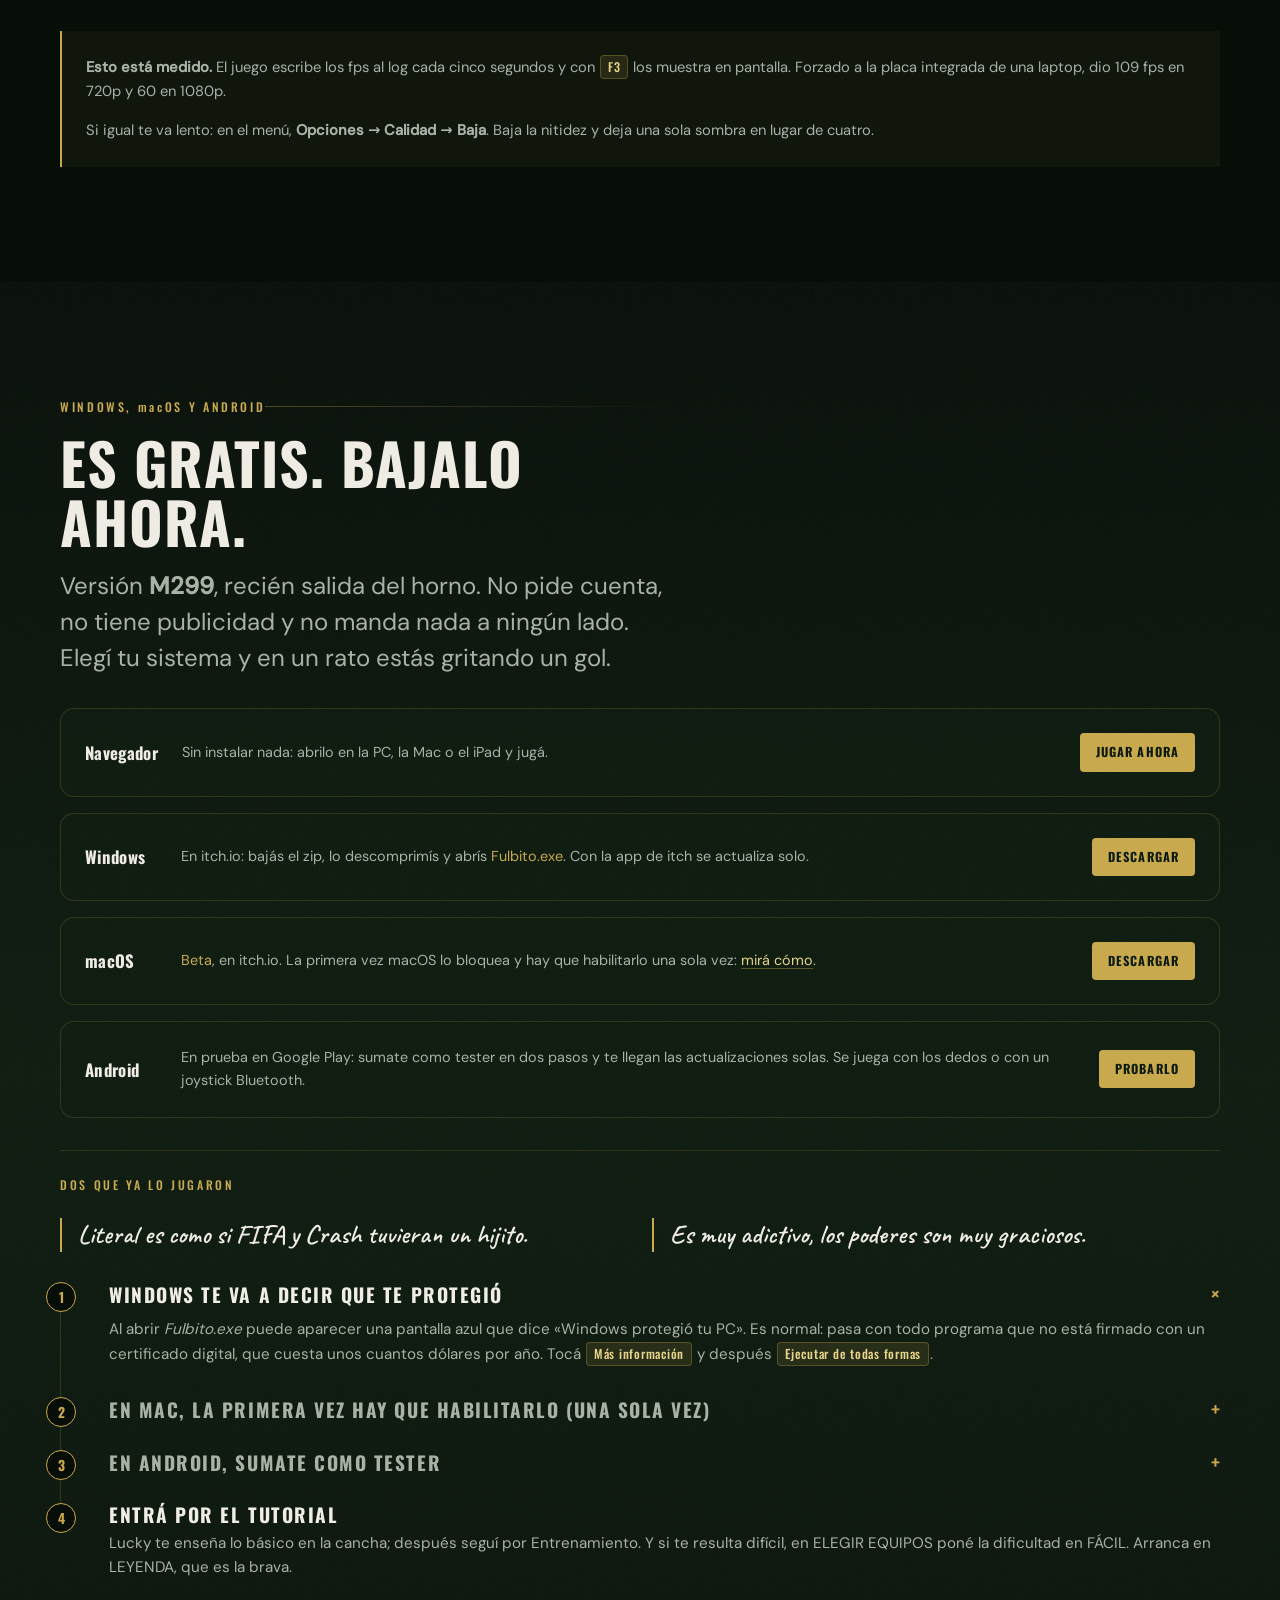
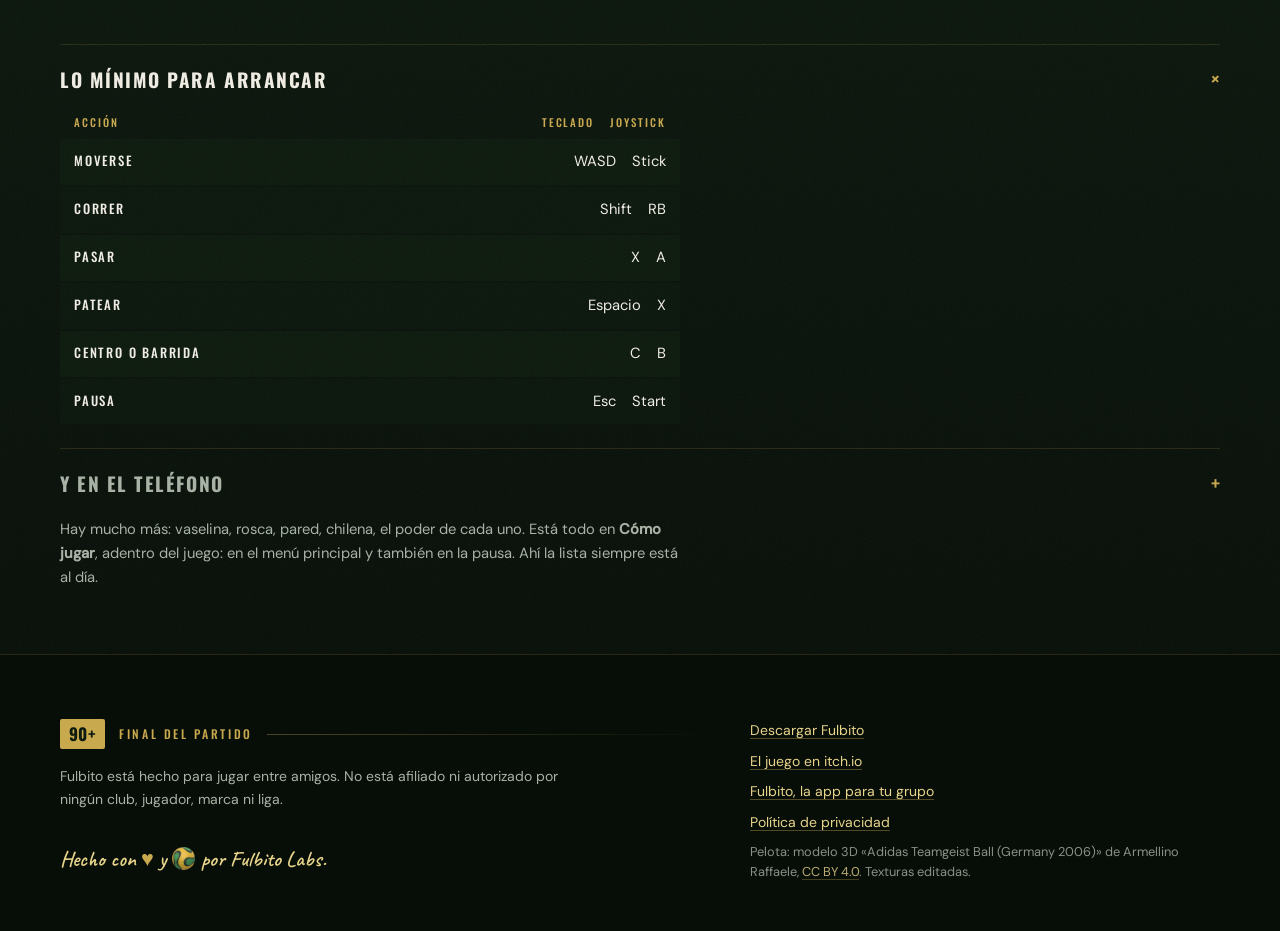
==== commit 92c877bb: "Descargas a itch.io (M299): un solo lugar de descarga Los botones de Windows y Mac llevan a rodrigoe" ====
--- a/index.html
+++ b/index.html
@@ -78,7 +78,7 @@
     Fulbito
   </a>
   <span class="marcador__reloj" data-reloj aria-hidden="true">0'</span>
-  <a class="btn btn--chico marcador__cta" href="https://github.com/rodrigoestrellac/fulbito-game-website/releases/latest" data-rel="cta" data-corto="1">
+  <a class="btn btn--chico marcador__cta" href="https://rodrigoestrellac.itch.io/fulbito" data-rel="cta" data-corto="1">
     <span data-rel="cta-texto">Descargar</span>
   </a>
 </header>
@@ -103,10 +103,10 @@
       pantalla u <b>online</b>, de la PC al celular.</p>
 
     <div class="hero__acciones">
-      <a class="btn btn--grande" href="https://github.com/rodrigoestrellac/fulbito-game-website/releases/latest" data-rel="cta">
+      <a class="btn btn--grande" href="https://rodrigoestrellac.itch.io/fulbito" data-rel="cta">
         <span data-rel="cta-texto">Descargar</span>
         <span aria-hidden="true">·</span>
-        <span data-rel="cta-peso">242 MB</span>
+        <span data-rel="cta-peso">itch.io</span>
       </a>
       <!-- 9-nov-2026 (M299): la versión web vive en jugar.fulbito.futbol (PLAN_WEB_NAVEGADOR de game-unity) -->
       <a class="btn btn--grande btn--fantasma" href="https://jugar.fulbito.futbol/" data-rel="jugar">
@@ -119,7 +119,7 @@
     </div>
 
     <p class="zocalo">
-      <span class="zocalo__fuerte">Versión <b data-rel="version">M283f</b></span>
+      <span class="zocalo__fuerte">Versión <b data-rel="version">M299</b></span>
       <span>Windows <b>+</b> macOS <b>+</b> Android <b>+</b> navegador</span>
       <span>Online <b>PC + Android</b></span>
       <span><b>+120</b> jugadores en <b>+40</b> equipos</span>
@@ -1087,7 +1087,7 @@
              suelto y el <span> se pierden («WINDOWS,macOSY ANDROID») -->
         <p class="minuto"><span>Windows, <span class="sin-mayus">macOS</span> y Android</span></p>
         <h2 id="t-bajar">Es gratis. Bajalo ahora.</h2>
-        <p class="bajada">Versión <strong data-rel="version">M283f</strong>, recién salida del horno.
+        <p class="bajada">Versión <strong data-rel="version">M299</strong>, recién salida del horno.
           No pide cuenta, no tiene publicidad y no manda nada a ningún lado. Elegí tu
           sistema y en un rato estás gritando un gol.
           <span data-rel="descargas" hidden></span></p>
@@ -1104,17 +1104,17 @@
         <div class="bajada-item">
           <span class="bajada-item__so">Windows</span>
           <span class="bajada-item__meta">Instalador. Se instala solo, sin permisos de administrador.</span>
-          <a class="btn btn--chico" href="https://github.com/rodrigoestrellac/fulbito-game-website/releases/latest">Descargar</a>
+          <a class="btn btn--chico" href="https://rodrigoestrellac.itch.io/fulbito">Descargar</a>
         </div>
         <div class="bajada-item">
           <span class="bajada-item__so">Windows</span>
           <span class="bajada-item__meta">Portable. Lo descomprimís y ejecutás <em>Fulbito.exe</em>. Sirve si la PC no te deja instalar nada.</span>
-          <a class="btn btn--chico" href="https://github.com/rodrigoestrellac/fulbito-game-website/releases/latest">Descargar</a>
+          <a class="btn btn--chico" href="https://rodrigoestrellac.itch.io/fulbito">Descargar</a>
         </div>
         <div class="bajada-item">
           <span class="bajada-item__so">macOS</span>
           <span class="bajada-item__meta"><em>Beta</em>. La primera vez macOS lo bloquea y hay que habilitarlo una sola vez: <a href="#paso-mac">mirá cómo</a>.</span>
-          <a class="btn btn--chico" href="https://github.com/rodrigoestrellac/fulbito-game-website/releases/latest">Descargar</a>
+          <a class="btn btn--chico" href="https://rodrigoestrellac.itch.io/fulbito">Descargar</a>
         </div>
         <div class="bajada-item">
           <span class="bajada-item__so">Android</span>
@@ -1132,10 +1132,6 @@
         <blockquote class="cita">Es muy adictivo, los poderes son muy graciosos.</blockquote>
       </div>
 
-      <p class="rev bajar__checksums">
-        <a data-rel="checksums" href="https://github.com/rodrigoestrellac/fulbito-game-website/releases/latest">Ver los SHA256 (CHECKSUMS.txt)</a>
-      </p>
-
       <!-- 29-oct-2026: cada paso es un <details> y se abre el del sistema de quien
            mira (releases.js, abrirSegunSO). Sin JS queda abierto el de Windows. El paso
            de Mac sólo ya medía 833 px de mobile: leerlo entero desde Windows no suma. -->
@@ -1143,11 +1139,10 @@
         <li>
           <details class="plegable" data-so="win" open>
           <summary><h3>Windows te va a decir que te protegió</h3></summary>
-          <p>Al abrir el instalador puede aparecer una pantalla azul que dice «Windows protegió tu PC».
+          <p>Al abrir <em>Fulbito.exe</em> puede aparecer una pantalla azul que dice «Windows protegió tu PC».
             Es normal: pasa con todo programa que no está firmado con un certificado digital, que
             cuesta unos cuantos dólares por año. Tocá <span class="tecla">Más información</span> y
-            después <span class="tecla">Ejecutar de todas formas</span>. Si querés verificar que el
-            archivo es el original, compará su SHA256 con el de CHECKSUMS.txt.</p>
+            después <span class="tecla">Ejecutar de todas formas</span>.</p>
           </details>
         </li>
         <li id="paso-mac">
@@ -1234,7 +1229,7 @@
     </div>
     <ul class="pie__links">
       <li><a href="#descargar">Descargar Fulbito</a></li>
-      <li><a href="https://github.com/rodrigoestrellac/fulbito-game-website/releases">Todas las versiones</a></li>
+      <li><a href="https://rodrigoestrellac.itch.io/fulbito">El juego en itch.io</a></li>
       <li><a href="https://fulbito.futbol">Fulbito, la app para tu grupo</a></li>
       <li><a href="privacidad/">Política de privacidad</a></li>
       <li class="pie__credito">Pelota: modelo 3D «Adidas Teamgeist Ball (Germany 2006)» de Armellino Raffaele, <a href="https://creativecommons.org/licenses/by/4.0/">CC BY 4.0</a>. Texturas editadas.</li>
@@ -1242,7 +1237,7 @@
   </div>
 </footer>
 
-<script src="js/releases.js?v=288"></script>
+<script src="js/releases.js?v=299"></script>
 <script src="js/main.js?v=286"></script>
 <!-- módulo a propósito: aísla el scope (main.js ya declara menosMovimiento) -->
 <script src="js/equipos.js" type="module"></script>
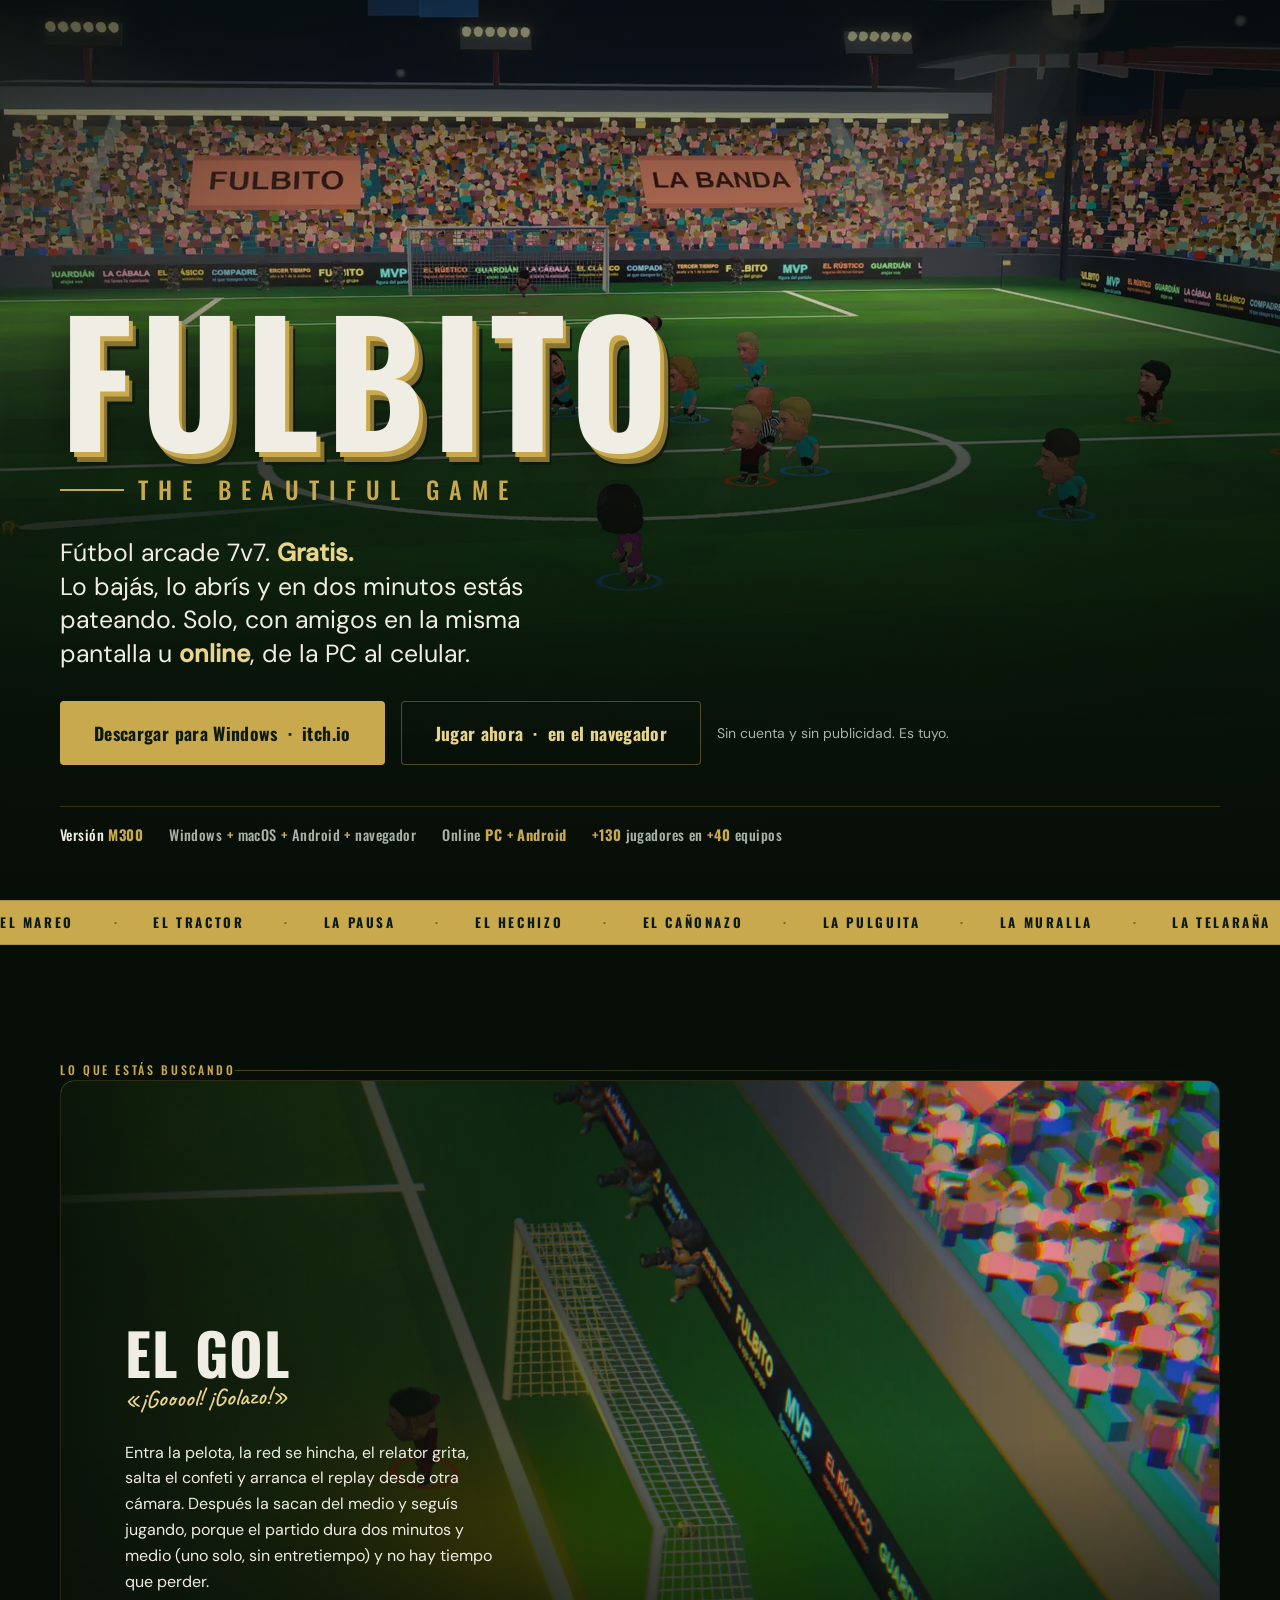
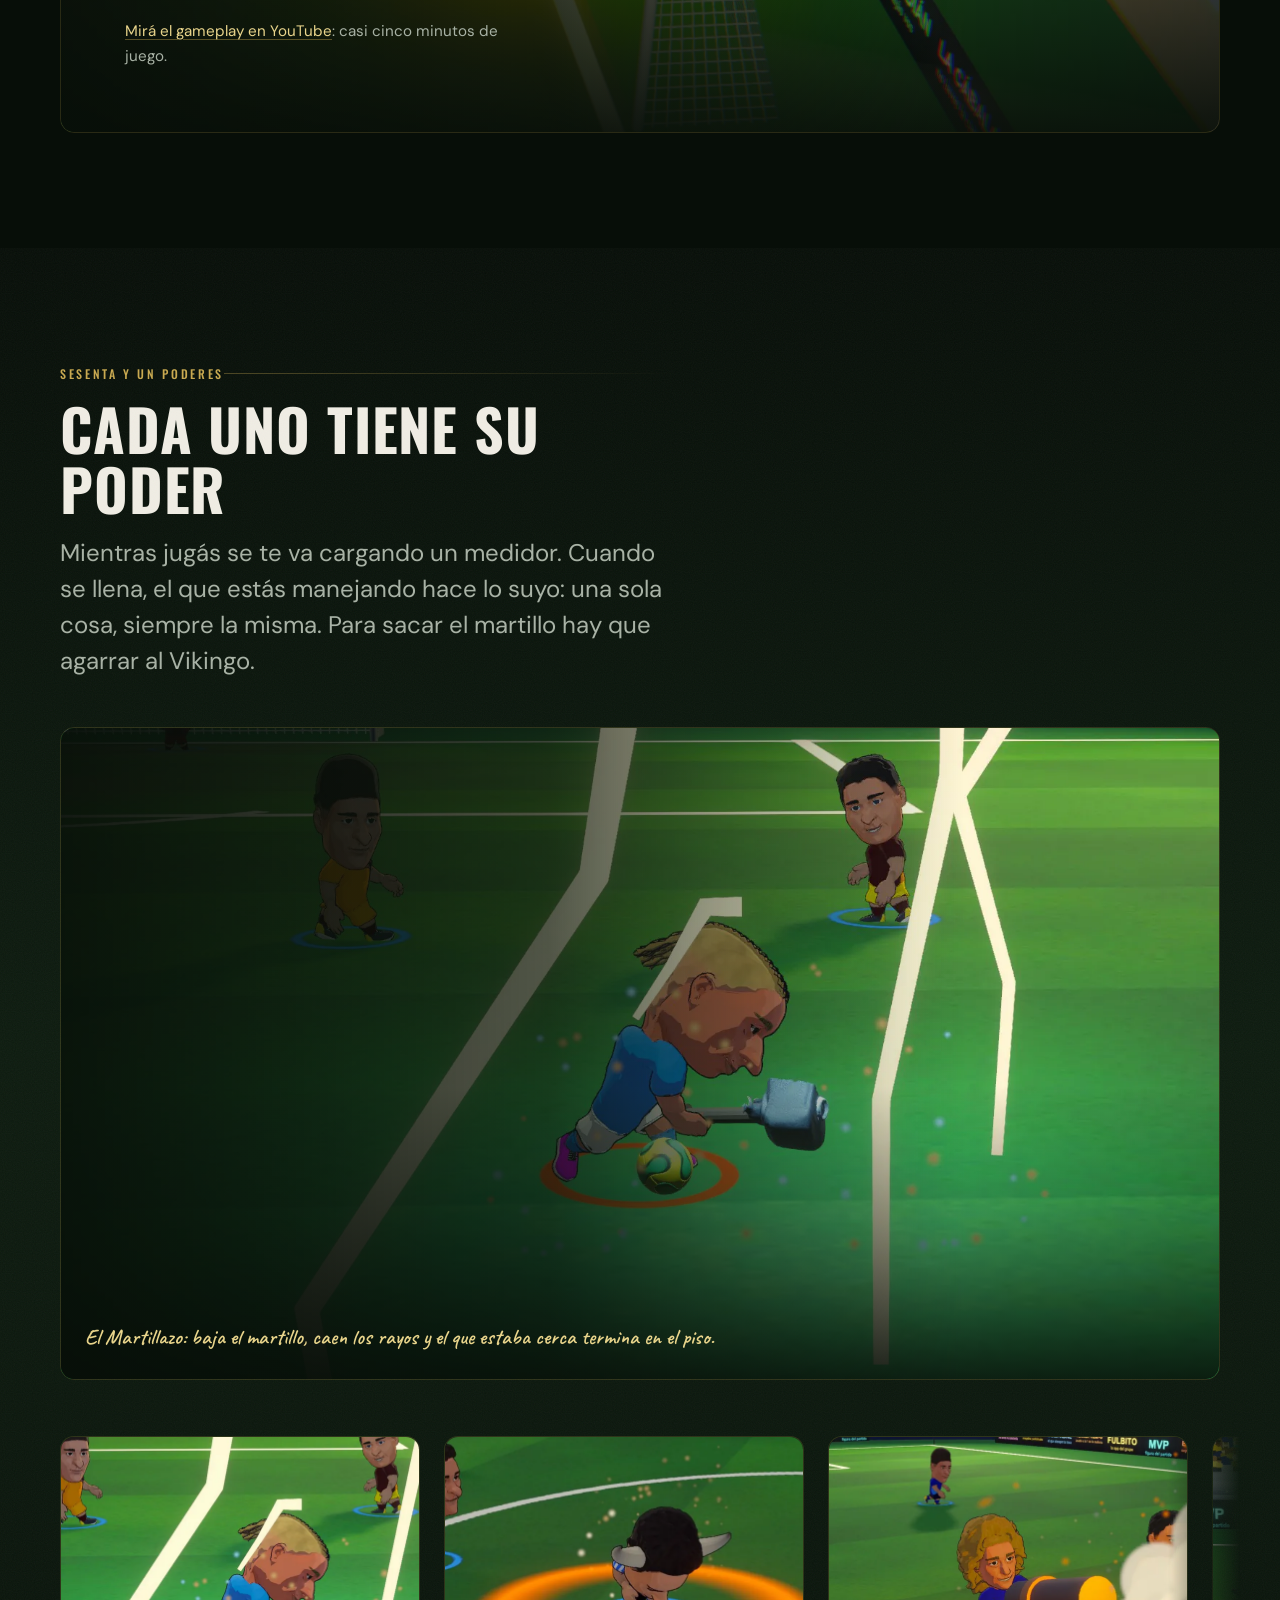
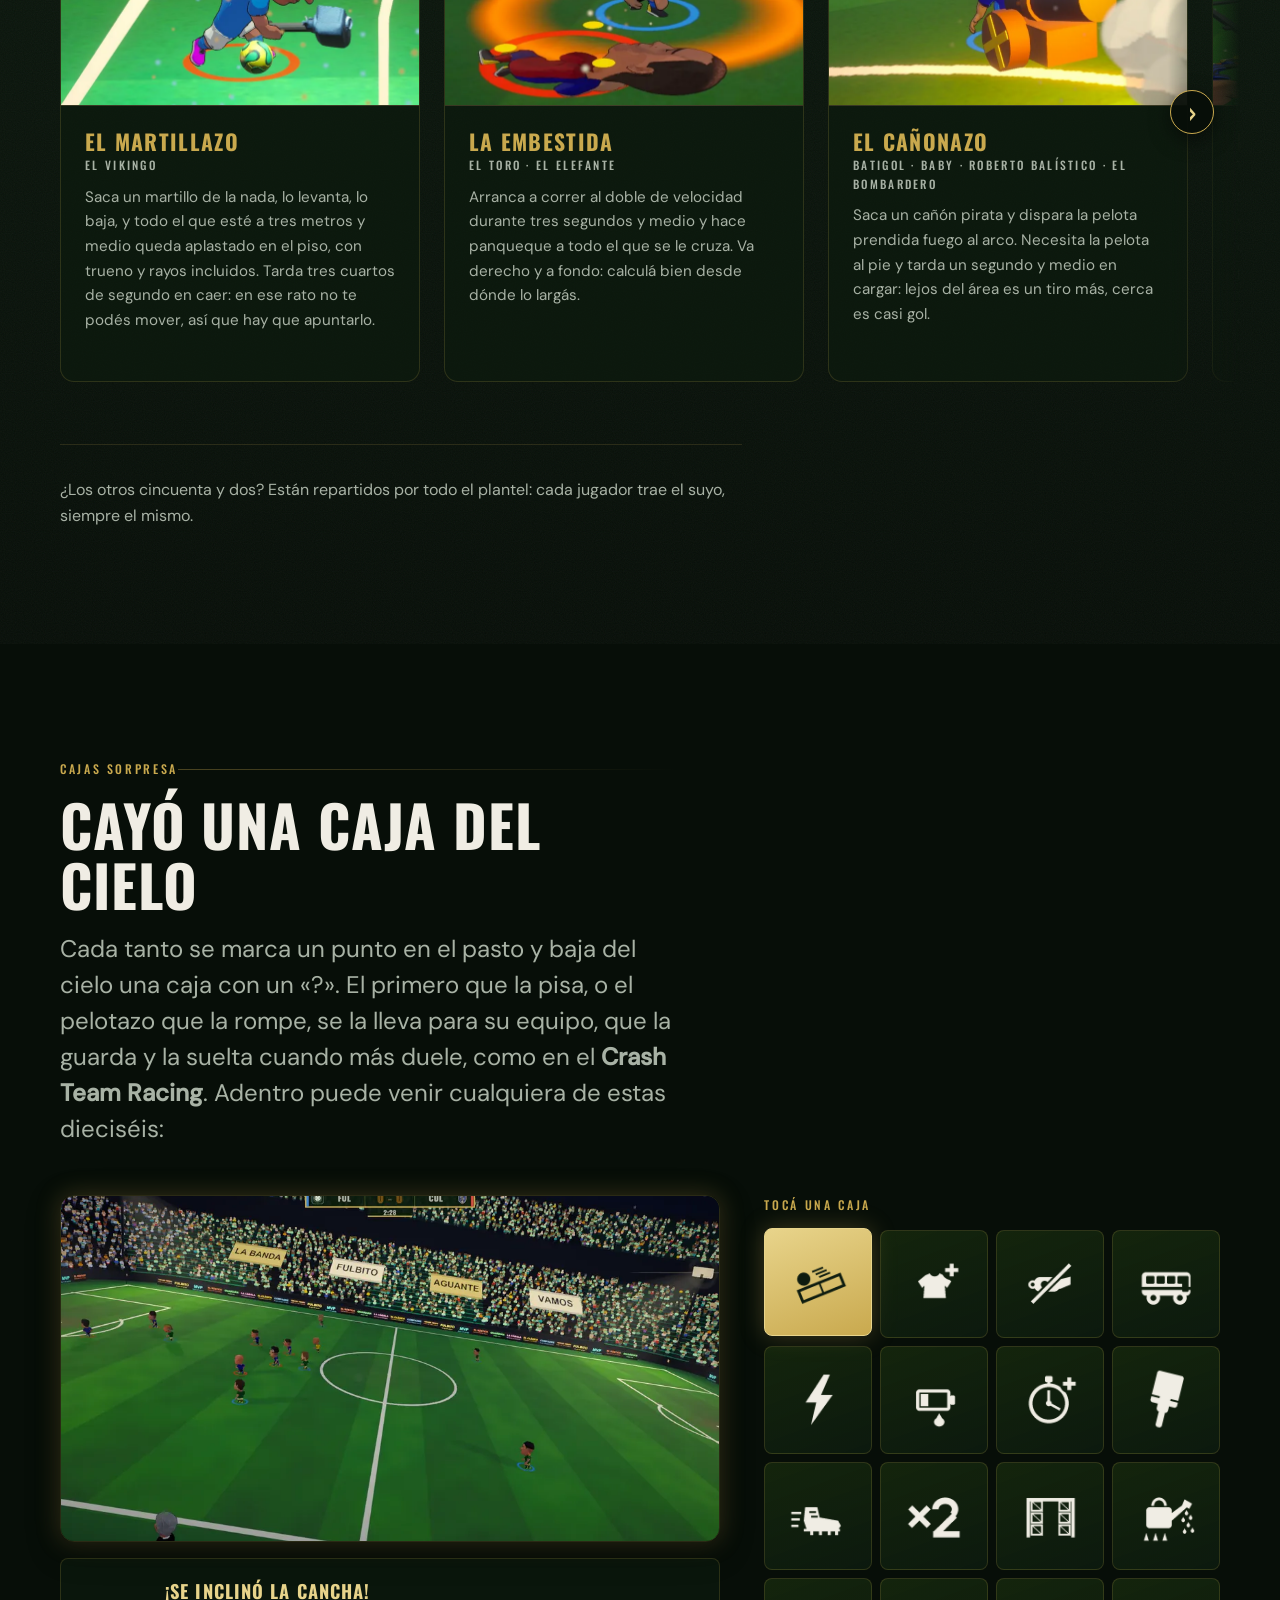
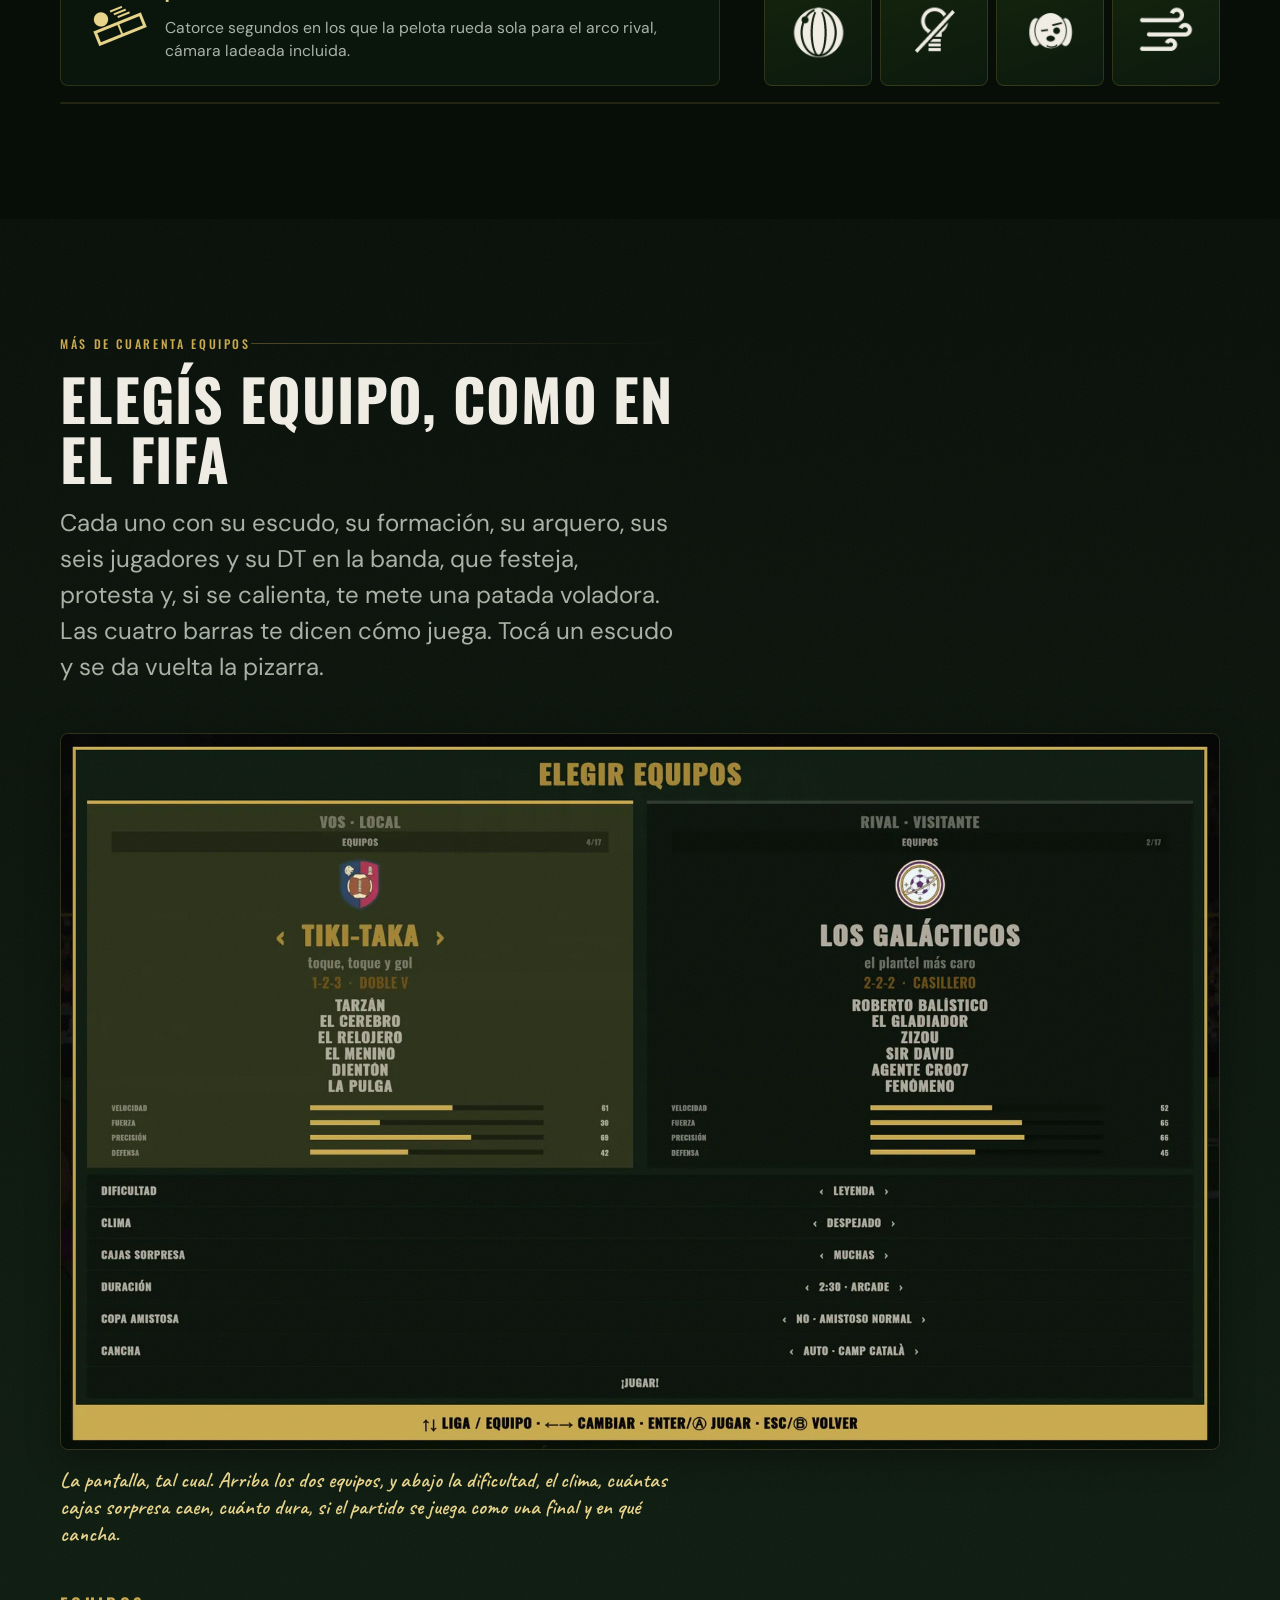
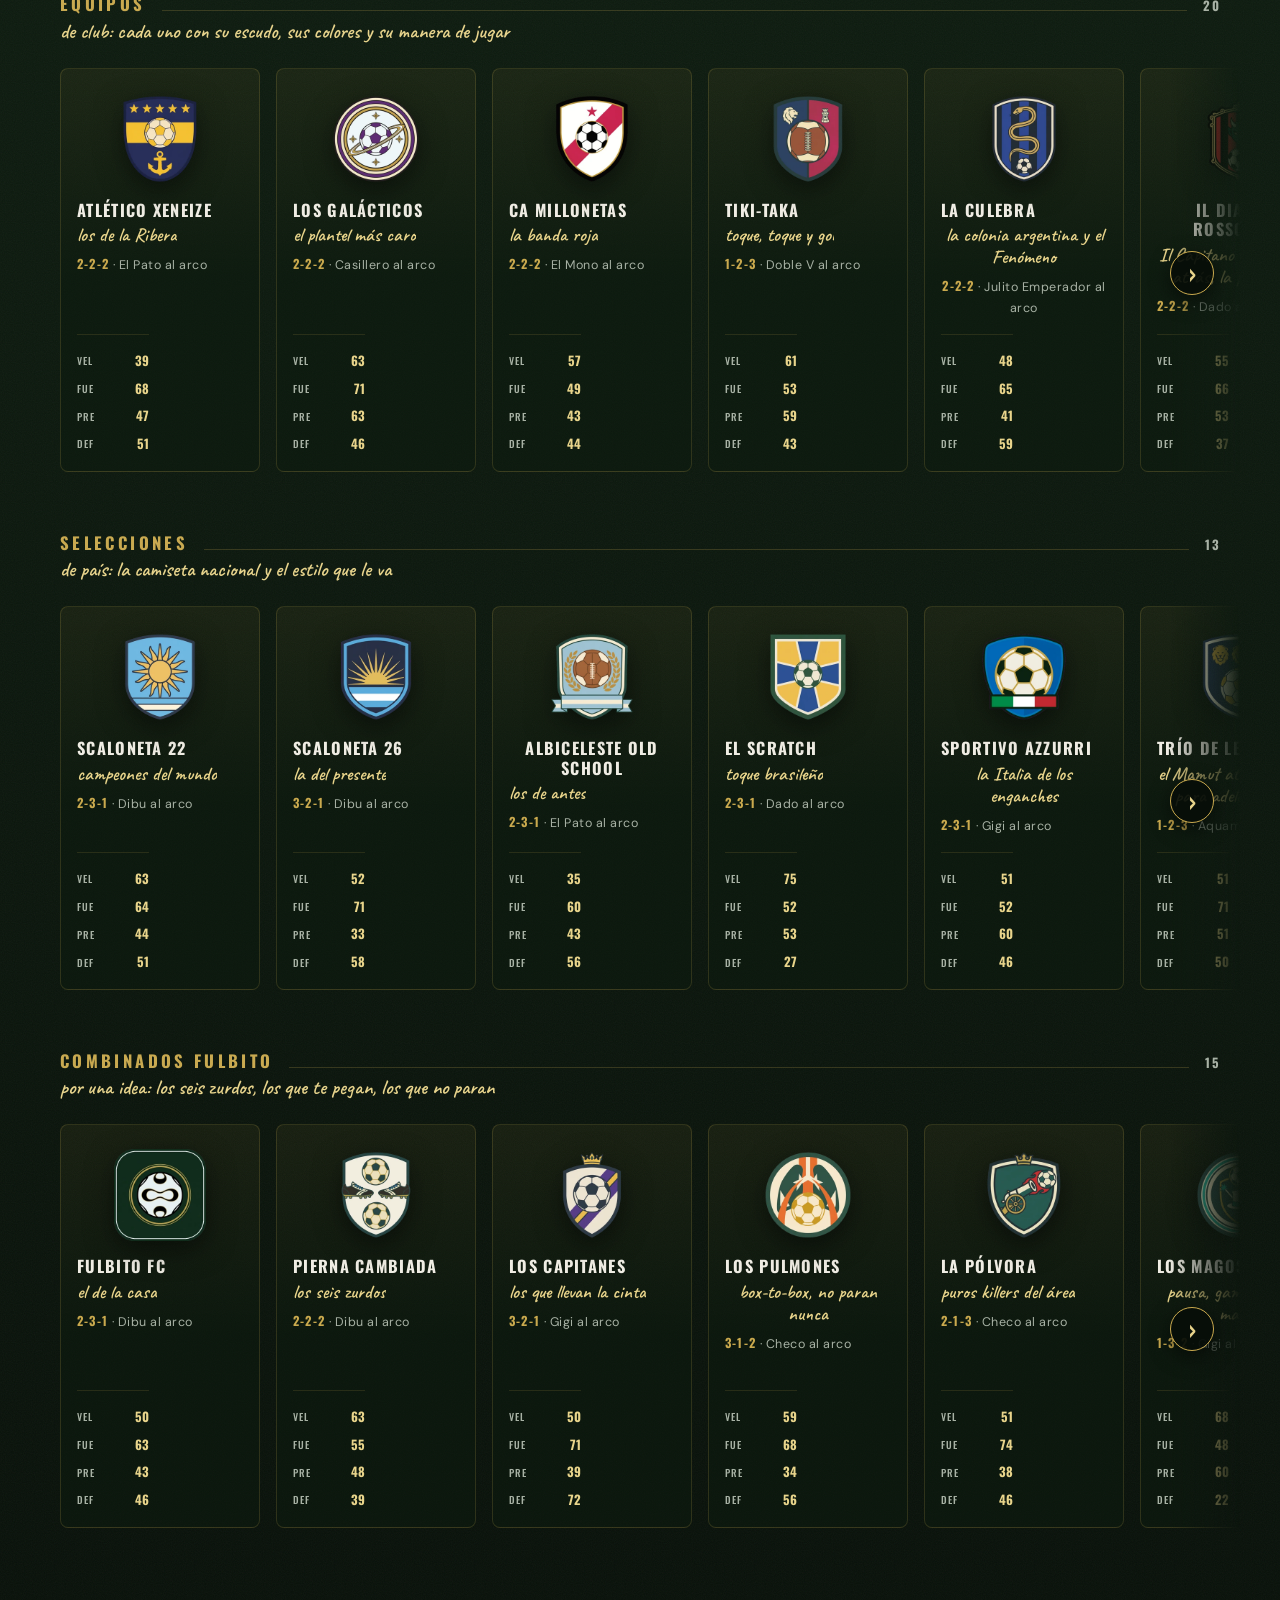
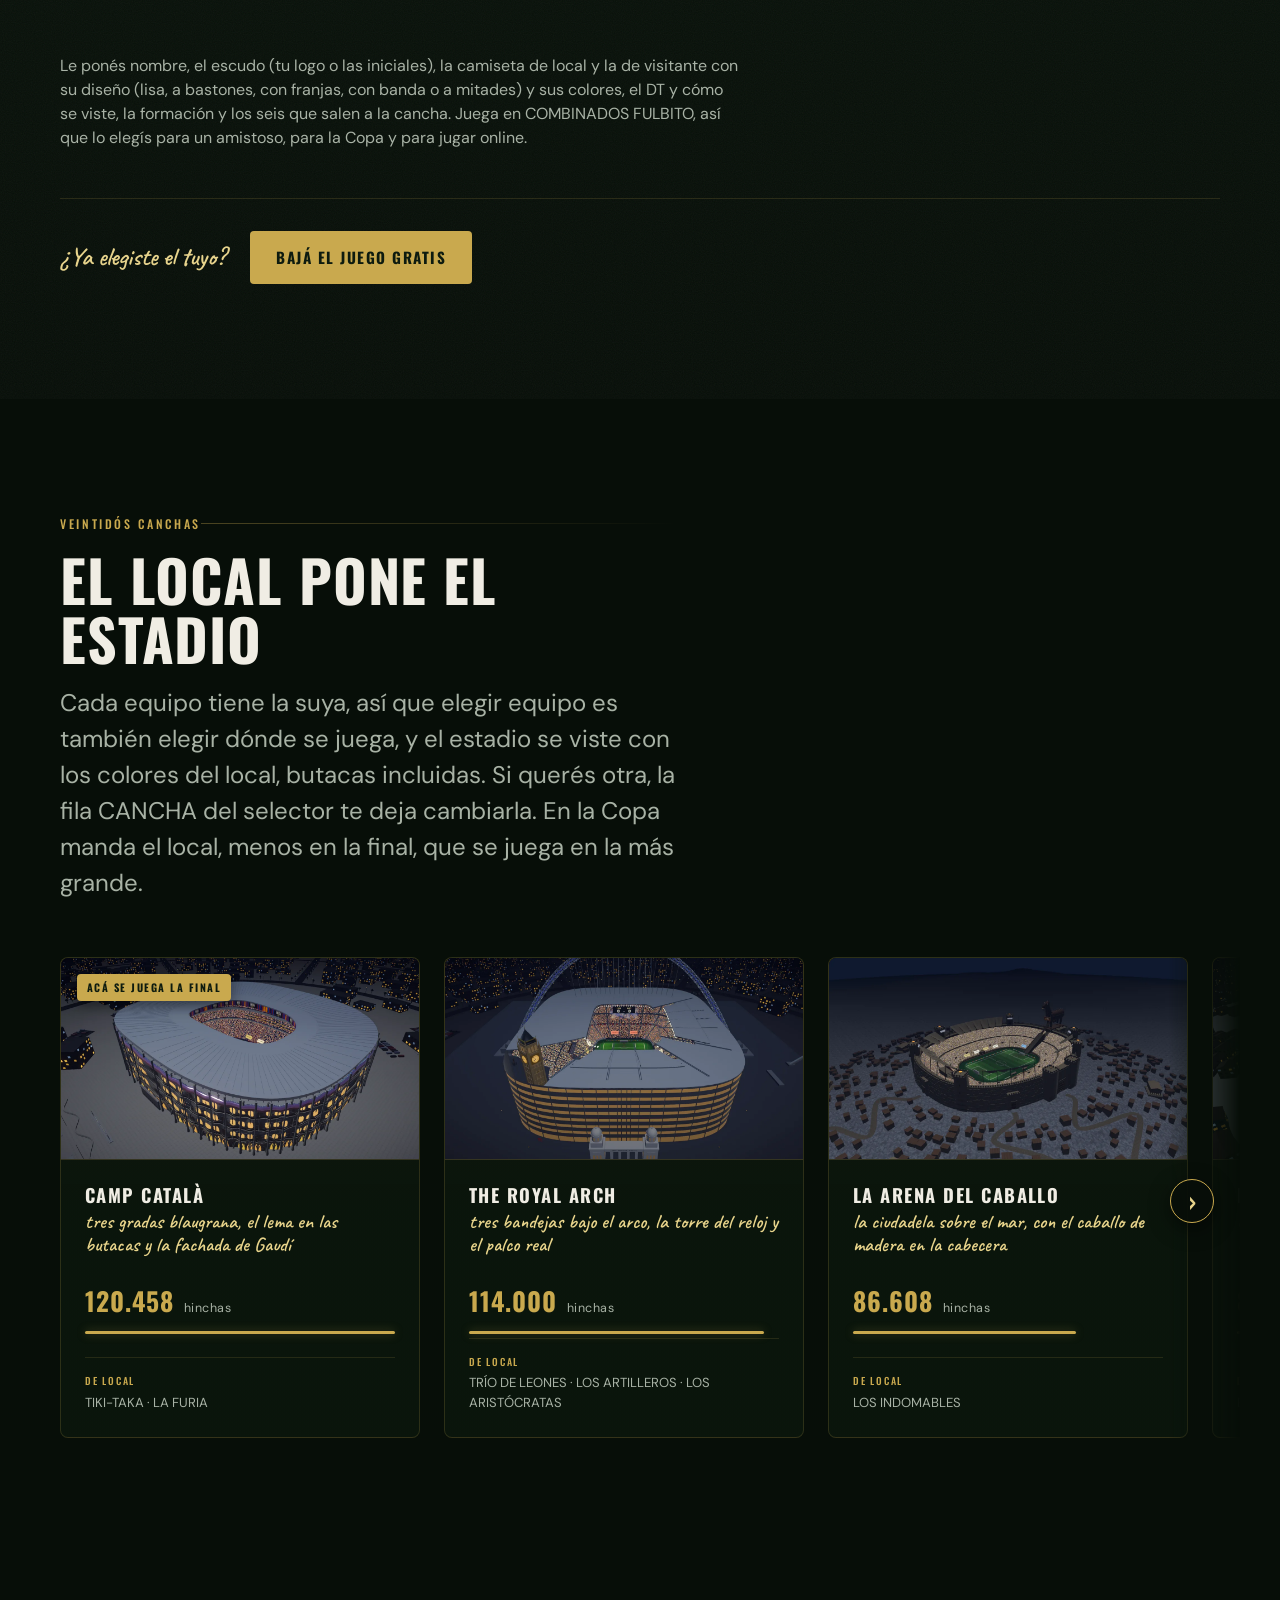
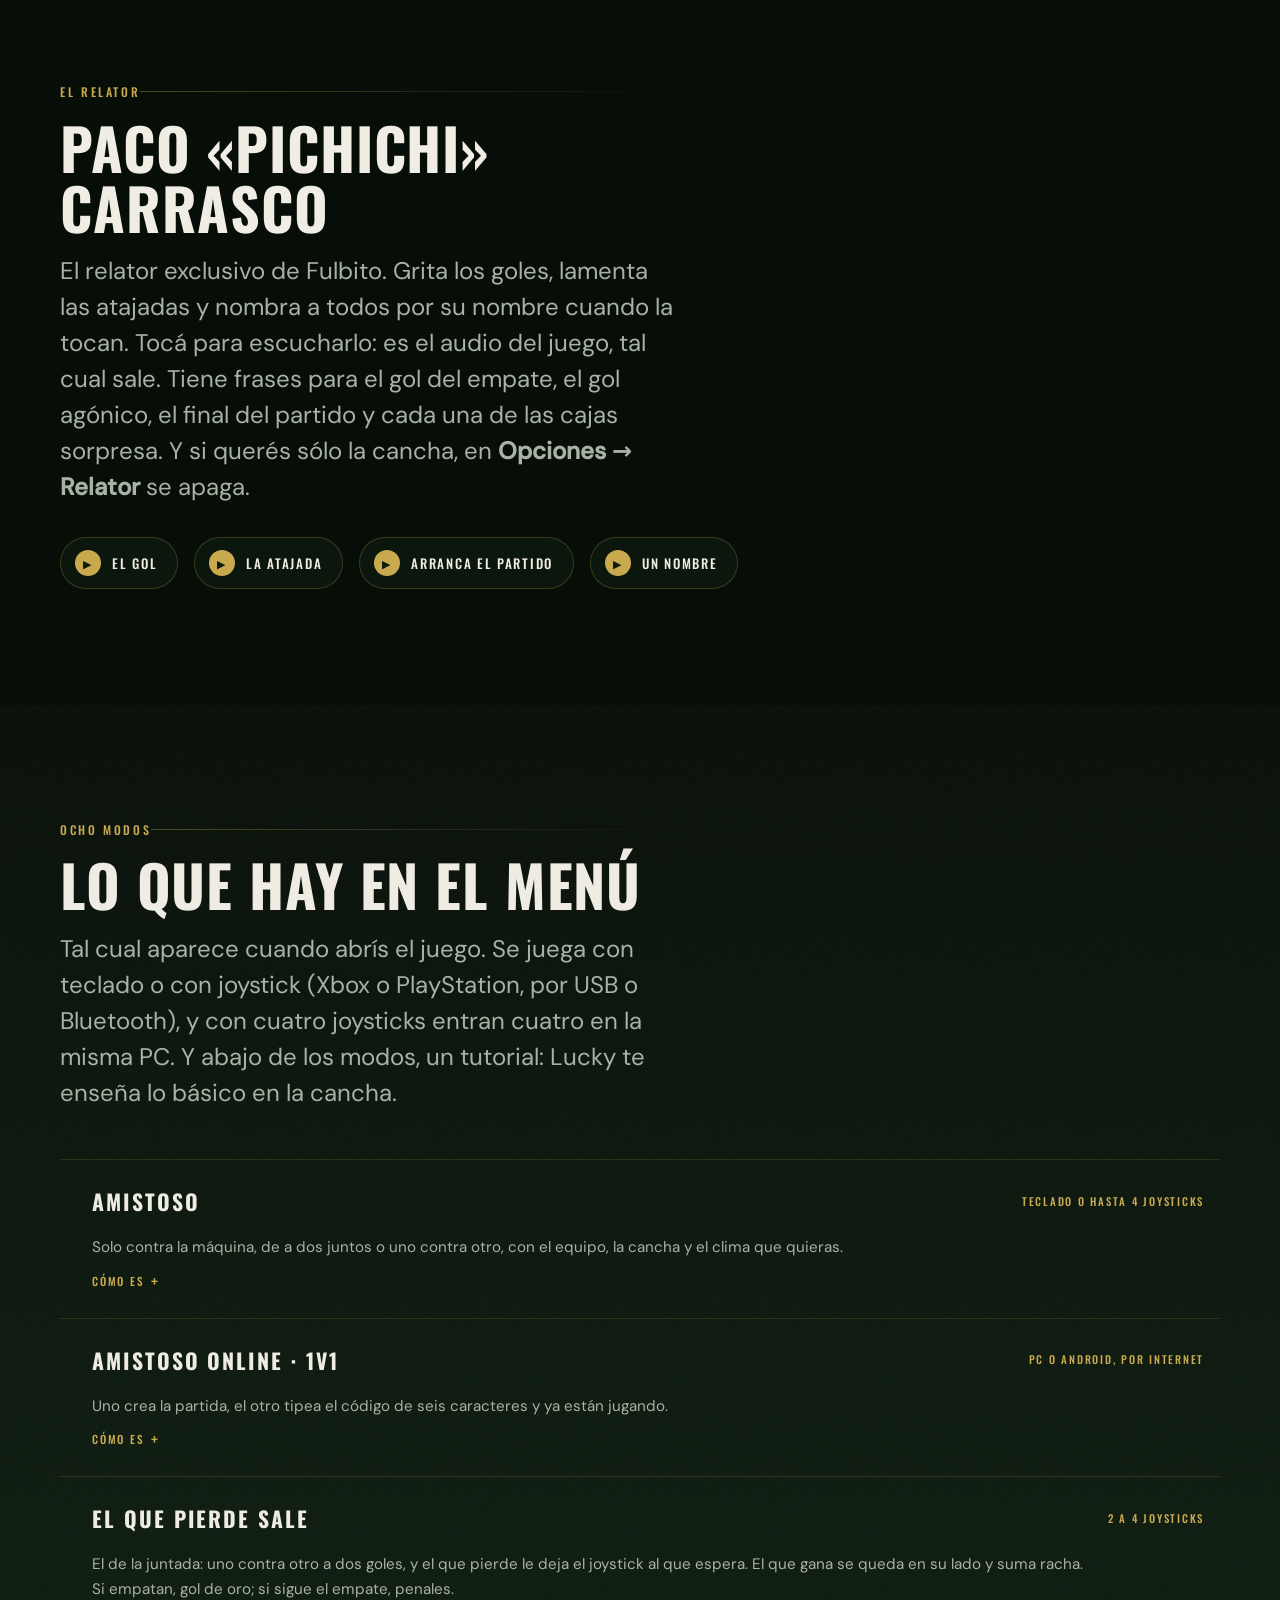
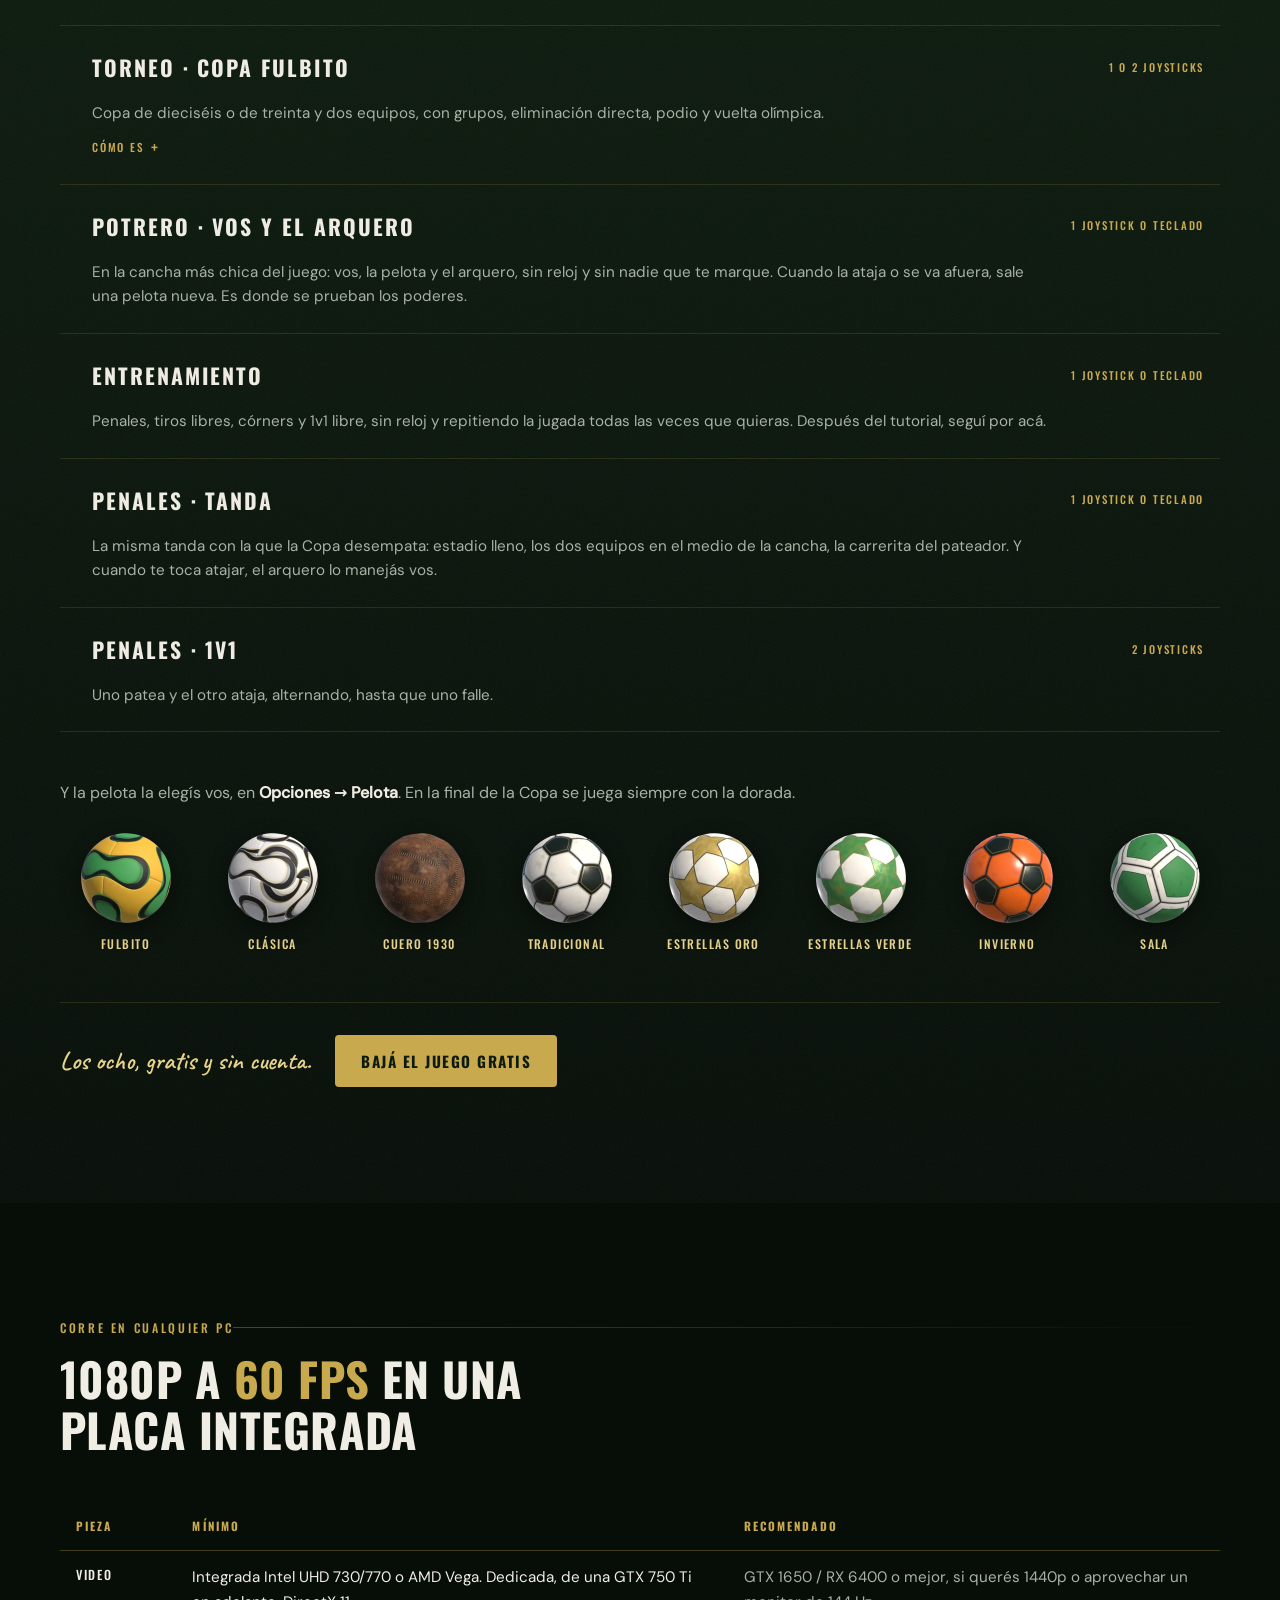
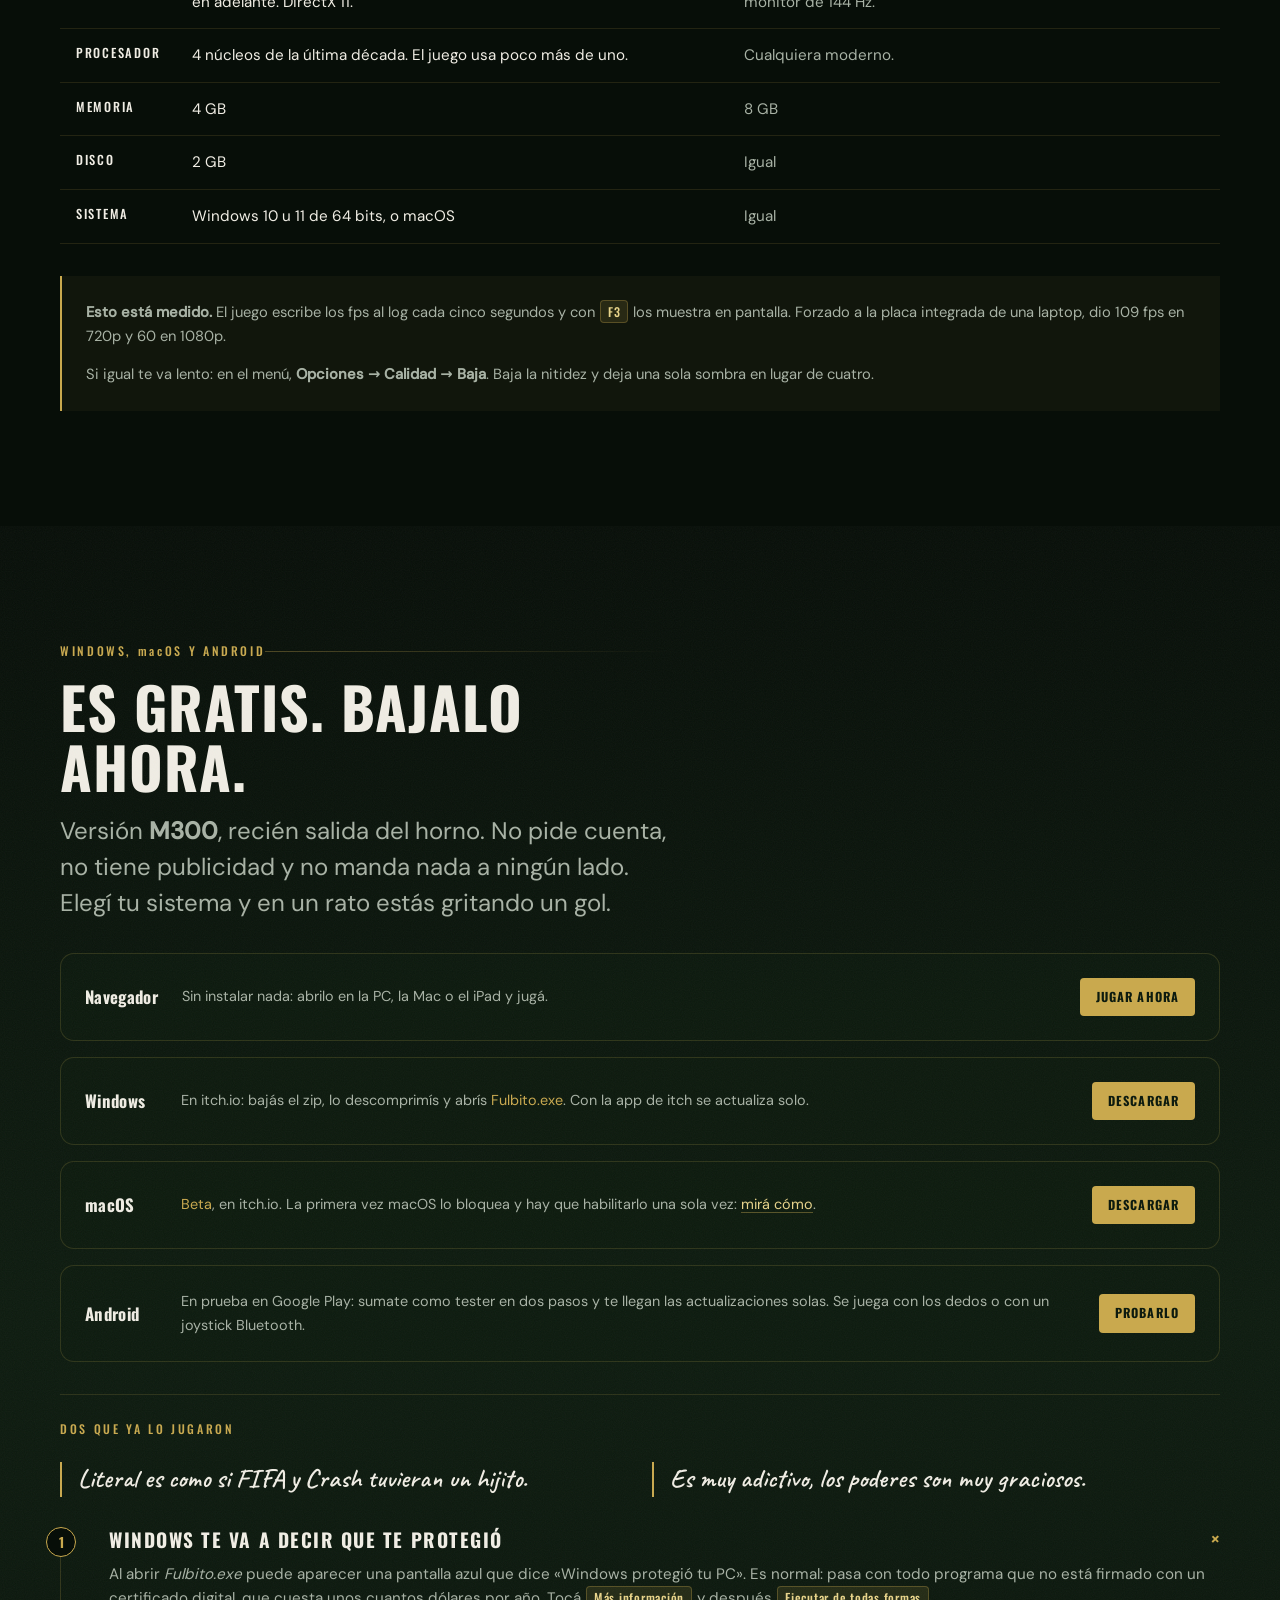
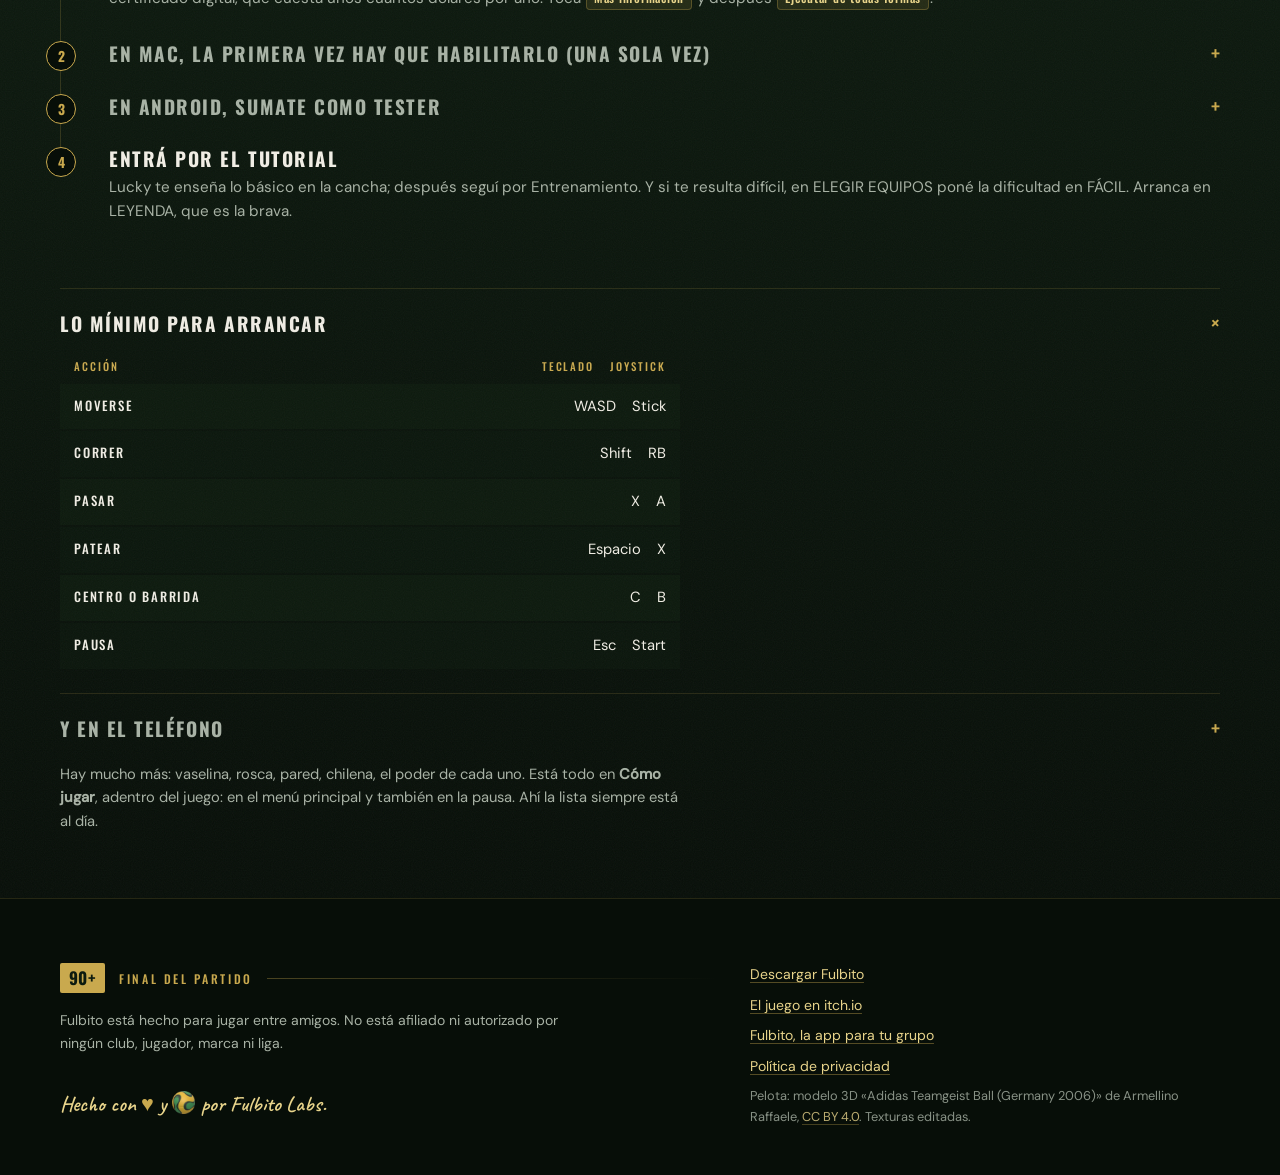
==== commit b45e6261: "M300: KUKULKÁN y tres sedes más, GUERREROS JAGUAR, ATLANTES y SAMURÁI, tira de pelotas - Sedes nueva" ====
--- a/index.html
+++ b/index.html
@@ -4,7 +4,7 @@
 <meta charset="utf-8">
 <meta name="viewport" content="width=device-width, initial-scale=1">
 <title>Fulbito: The Beautiful Game | Fútbol arcade 7v7 gratis para Windows, Mac y Android</title>
-<meta name="description" content="Bajate Fulbito gratis para Windows, Mac o Android: fútbol arcade 7v7 con +120 jugadores, +40 equipos, 18 canchas, 61 poderes, relator propio y hasta cuatro jugadores en la misma PC. Sin cuenta, sin publicidad. Corre a 1080p y 60 fps en una placa integrada.">
+<meta name="description" content="Bajate Fulbito gratis para Windows, Mac o Android: fútbol arcade 7v7 con +130 jugadores, +40 equipos, 22 canchas, 61 poderes, relator propio y hasta cuatro jugadores en la misma PC. Sin cuenta, sin publicidad. Corre a 1080p y 60 fps en una placa integrada.">
 <link rel="canonical" href="https://game.fulbito.futbol/">
 
 <meta property="og:type" content="website">
@@ -12,7 +12,7 @@
 <meta property="og:site_name" content="Fulbito: The Beautiful Game">
 <meta property="og:locale" content="es_AR">
 <meta property="og:title" content="Fulbito: The Beautiful Game | Fútbol arcade 7v7, gratis. Bajalo ahora">
-<meta property="og:description" content="Lo bajás, lo abrís y en dos minutos estás pateando. +120 jugadores, +40 equipos, 18 canchas, 61 poderes y un relator propio. Gratis, sin cuenta, para Windows, Mac y Android.">
+<meta property="og:description" content="Lo bajás, lo abrís y en dos minutos estás pateando. +130 jugadores, +40 equipos, 22 canchas, 61 poderes y un relator propio. Gratis, sin cuenta, para Windows, Mac y Android.">
 <meta property="og:image" content="https://game.fulbito.futbol/assets/brand/og-image.jpg">
 <meta property="og:image:width" content="1200">
 <meta property="og:image:height" content="630">
@@ -26,7 +26,7 @@
   "name": "Fulbito: The Beautiful Game",
   "url": "https://game.fulbito.futbol/",
   "image": "https://game.fulbito.futbol/assets/brand/og-image.jpg",
-  "description": "Fútbol arcade 7v7 para descargar gratis en Windows, Mac y Android: +120 jugadores, +40 equipos, 18 canchas, 61 poderes, relator propio, 16 cajas sorpresa y ocho modos. Sin cuenta y sin publicidad.",
+  "description": "Fútbol arcade 7v7 para descargar gratis en Windows, Mac y Android: +130 jugadores, +40 equipos, 22 canchas, 61 poderes, relator propio, 16 cajas sorpresa y ocho modos. Sin cuenta y sin publicidad.",
   "inLanguage": "es-AR",
   "genre": "Sports",
   "gamePlatform": ["PC (Windows)", "macOS", "Android"],
@@ -65,7 +65,7 @@
 </script>
 
 <link rel="stylesheet" href="css/variables.css">
-<link rel="stylesheet" href="css/site.css">
+<link rel="stylesheet" href="css/site.css?v=300">
 </head>
 <body>
 
@@ -119,10 +119,10 @@
     </div>
 
     <p class="zocalo">
-      <span class="zocalo__fuerte">Versión <b data-rel="version">M299</b></span>
+      <span class="zocalo__fuerte">Versión <b data-rel="version">M300</b></span>
       <span>Windows <b>+</b> macOS <b>+</b> Android <b>+</b> navegador</span>
       <span>Online <b>PC + Android</b></span>
-      <span><b>+120</b> jugadores en <b>+40</b> equipos</span>
+      <span><b>+130</b> jugadores en <b>+40</b> equipos</span>
       <span data-rel="descargas-zoc" hidden><b data-rel="descargas-n">0</b> descargas</span>
     </p>
   </div>
@@ -680,7 +680,7 @@
           </ul>
         </section>
         <section class="liga">
-          <h3 class="liga__titulo rev">COMBINADOS FULBITO <span class="liga__n">12</span></h3>
+          <h3 class="liga__titulo rev">COMBINADOS FULBITO <span class="liga__n">15</span></h3>
           <p class="liga__que rev">por una idea: los seis zurdos, los que te pegan, los que no paran</p>
           <ul class="equipos">
             <li class="equipo rev">
@@ -766,6 +766,27 @@
               <p class="equipo__concepto">no le hacen caso a nadie</p>
               <p class="equipo__meta"><b>3-1-2</b> <span aria-hidden="true">·</span> Gigi al arco</p>
               <dl class="equipo__barras"><div><dt><abbr title="Velocidad">VEL</abbr></dt><dd><i style="--v:49"></i><b>49</b></dd></div><div><dt><abbr title="Fuerza">FUE</abbr></dt><dd><i style="--v:75"></i><b>75</b></dd></div><div><dt><abbr title="Precisión">PRE</abbr></dt><dd><i style="--v:30"></i><b>30</b></dd></div><div><dt><abbr title="Defensa">DEF</abbr></dt><dd><i style="--v:63"></i><b>63</b></dd></div></dl>
+            </li>
+            <li class="equipo rev">
+              <img class="equipo__escudo" src="assets/equipos/samurai.webp" alt="Escudo de Los Últimos Samurái" width="128" height="128" loading="lazy">
+              <h3 class="equipo__nombre">LOS ÚLTIMOS SAMURÁI</h3>
+              <p class="equipo__concepto">honor, disciplina y patada voladora</p>
+              <p class="equipo__meta"><b>1-3-2</b> <span aria-hidden="true">·</span> Moto al arco</p>
+              <dl class="equipo__barras"><div><dt><abbr title="Velocidad">VEL</abbr></dt><dd><i style="--v:62"></i><b>62</b></dd></div><div><dt><abbr title="Fuerza">FUE</abbr></dt><dd><i style="--v:66"></i><b>66</b></dd></div><div><dt><abbr title="Precisión">PRE</abbr></dt><dd><i style="--v:44"></i><b>44</b></dd></div><div><dt><abbr title="Defensa">DEF</abbr></dt><dd><i style="--v:40"></i><b>40</b></dd></div></dl>
+            </li>
+            <li class="equipo rev">
+              <img class="equipo__escudo" src="assets/equipos/jaguar.webp" alt="Escudo de Los Guerreros Jaguar" width="128" height="128" loading="lazy">
+              <h3 class="equipo__nombre">LOS GUERREROS JAGUAR</h3>
+              <p class="equipo__concepto">la garra del jaguar y la serpiente emplumada</p>
+              <p class="equipo__meta"><b>2-2-2</b> <span aria-hidden="true">·</span> El Dragón al arco</p>
+              <dl class="equipo__barras"><div><dt><abbr title="Velocidad">VEL</abbr></dt><dd><i style="--v:53"></i><b>53</b></dd></div><div><dt><abbr title="Fuerza">FUE</abbr></dt><dd><i style="--v:72"></i><b>72</b></dd></div><div><dt><abbr title="Precisión">PRE</abbr></dt><dd><i style="--v:31"></i><b>31</b></dd></div><div><dt><abbr title="Defensa">DEF</abbr></dt><dd><i style="--v:62"></i><b>62</b></dd></div></dl>
+            </li>
+            <li class="equipo rev">
+              <img class="equipo__escudo" src="assets/equipos/atlantes.webp" alt="Escudo de Los Atlantes" width="128" height="128" loading="lazy">
+              <h3 class="equipo__nombre">LOS ATLANTES</h3>
+              <p class="equipo__concepto">la marea que sube desde el fondo del mar</p>
+              <p class="equipo__meta"><b>1-3-2</b> <span aria-hidden="true">·</span> Aquaman al arco</p>
+              <dl class="equipo__barras"><div><dt><abbr title="Velocidad">VEL</abbr></dt><dd><i style="--v:71"></i><b>71</b></dd></div><div><dt><abbr title="Fuerza">FUE</abbr></dt><dd><i style="--v:63"></i><b>63</b></dd></div><div><dt><abbr title="Precisión">PRE</abbr></dt><dd><i style="--v:55"></i><b>55</b></dd></div><div><dt><abbr title="Defensa">DEF</abbr></dt><dd><i style="--v:28"></i><b>28</b></dd></div></dl>
             </li>
           </ul>
         </section>
@@ -799,7 +820,7 @@
   <section class="seccion" aria-labelledby="t-sedes">
     <div class="env">
       <div class="seccion__intro rev">
-        <p class="minuto">Dieciocho canchas</p>
+        <p class="minuto">Veintidós canchas</p>
         <h2 id="t-sedes">El local pone el estadio</h2>
         <p class="bajada">Cada equipo tiene la suya, así que elegir equipo es también elegir
           dónde se juega, y el estadio se viste con los colores del local, butacas
@@ -824,6 +845,13 @@
           <p class="sede__locales"><span class="sede__locales-tit">De local</span> TRÍO DE LEONES · LOS ARTILLEROS · LOS ARISTÓCRATAS</p>
         </li>
         <li class="sede rev">
+          <img class="sede__foto" src="assets/sedes/arenacaballo.webp" alt="Vista aérea de LA ARENA DEL CABALLO, lleno: la ciudadela sobre el mar, con el caballo de madera en la cabecera" width="1280" height="720" loading="lazy">
+          <h3 class="sede__nombre">LA ARENA DEL CABALLO</h3>
+          <p class="sede__concepto">la ciudadela sobre el mar, con el caballo de madera en la cabecera</p>
+          <p class="sede__aforo"><b>86.608</b> hinchas<i style="--v:72" aria-hidden="true"></i></p>
+          <p class="sede__locales"><span class="sede__locales-tit">De local</span> LOS INDOMABLES</p>
+        </li>
+        <li class="sede rev">
           <img class="sede__foto" src="assets/sedes/maracuya.webp" alt="Vista aérea de ESTÁDIO MARACUYÁ, lleno: el óvalo carioca, su techo de membrana y la batucada" width="1280" height="720" loading="lazy">
           <h3 class="sede__nombre">ESTÁDIO MARACUYÁ</h3>
           <p class="sede__concepto">el óvalo carioca, su techo de membrana y la batucada</p>
@@ -831,6 +859,13 @@
           <p class="sede__locales"><span class="sede__locales-tit">De local</span> EL SCRATCH · EL MENGÃO · ATLÉTICO CAFETEROS</p>
         </li>
         <li class="sede rev">
+          <img class="sede__foto" src="assets/sedes/ciudadhundida.webp" alt="Vista aérea de LA CIUDAD HUNDIDA, lleno: el estadio bajo una cúpula de vidrio en el fondo del mar, con el dios del tridente en la cabecera" width="1280" height="720" loading="lazy">
+          <h3 class="sede__nombre">LA CIUDAD HUNDIDA</h3>
+          <p class="sede__concepto">el estadio bajo una cúpula de vidrio en el fondo del mar, con el dios del tridente en la cabecera</p>
+          <p class="sede__aforo"><b>78.438</b> hinchas<i style="--v:65" aria-hidden="true"></i></p>
+          <p class="sede__locales"><span class="sede__locales-tit">De local</span> LOS ATLANTES</p>
+        </li>
+        <li class="sede rev">
           <img class="sede__foto" src="assets/sedes/coliseogalactico.webp" alt="Vista aérea de COLISEO GALÁCTICO, lleno: cuatro bandejas, piel de LED y techo retráctil" width="1280" height="720" loading="lazy">
           <h3 class="sede__nombre">COLISEO GALÁCTICO</h3>
           <p class="sede__concepto">cuatro bandejas, piel de LED y techo retráctil</p>
@@ -873,18 +908,32 @@
           <p class="sede__locales"><span class="sede__locales-tit">De local</span> DIE MANNSCHAFT · LOS BÁVAROS</p>
         </li>
         <li class="sede rev">
+          <img class="sede__foto" src="assets/sedes/templokukulkan.webp" alt="Vista aérea de EL TEMPLO DE KUKULKÁN, lleno: la selva, las tribunas de pirámide escalonada y la serpiente emplumada bajando por la escalera" width="1280" height="720" loading="lazy">
+          <h3 class="sede__nombre">EL TEMPLO DE KUKULKÁN</h3>
+          <p class="sede__concepto">la selva, las tribunas de pirámide escalonada y la serpiente emplumada bajando por la escalera</p>
+          <p class="sede__aforo"><b>65.908</b> hinchas<i style="--v:55" aria-hidden="true"></i></p>
+          <p class="sede__locales"><span class="sede__locales-tit">De local</span> LOS GUERREROS JAGUAR</p>
+        </li>
+        <li class="sede rev">
           <img class="sede__foto" src="assets/sedes/sakuradojo.webp" alt="Vista aérea de SAKURA DŌJŌ, lleno: el techo de pagoda de cinco niveles, entre cerezos y torii" width="1280" height="720" loading="lazy">
           <h3 class="sede__nombre">SAKURA DŌJŌ</h3>
           <p class="sede__concepto">el techo de pagoda de cinco niveles, entre cerezos y torii</p>
           <p class="sede__aforo"><b>61.478</b> hinchas<i style="--v:51" aria-hidden="true"></i></p>
-          <p class="sede__locales"><span class="sede__locales-tit">Neutral</span> no es la cancha de nadie</p>
+          <p class="sede__locales"><span class="sede__locales-tit">De local</span> LOS ÚLTIMOS SAMURÁI</p>
         </li>
         <li class="sede rev">
           <img class="sede__foto" src="assets/sedes/oldroad.webp" alt="Vista aérea de OLD ROAD, lleno: ladrillo inglés, el Kop y su pub" width="1280" height="720" loading="lazy">
           <h3 class="sede__nombre">OLD ROAD</h3>
           <p class="sede__concepto">ladrillo inglés, el Kop y su pub</p>
           <p class="sede__aforo"><b>57.594</b> hinchas<i style="--v:48" aria-hidden="true"></i></p>
-          <p class="sede__locales"><span class="sede__locales-tit">De local</span> LOS PULMONES · LOS VIKINGOS · EL TEATRO DE LOS DIABLOS · THE RED BEATLES</p>
+          <p class="sede__locales"><span class="sede__locales-tit">De local</span> LOS PULMONES · EL TEATRO DE LOS DIABLOS · THE RED BEATLES</p>
+        </li>
+        <li class="sede rev">
+          <img class="sede__foto" src="assets/sedes/elvalhalla.webp" alt="Vista aérea de EL VALHALLA, lleno: el fiordo, los techos de drakkar y Fenrir con la boca abierta a ras del césped" width="1280" height="720" loading="lazy">
+          <h3 class="sede__nombre">EL VALHALLA</h3>
+          <p class="sede__concepto">el fiordo, los techos de drakkar y Fenrir con la boca abierta a ras del césped</p>
+          <p class="sede__aforo"><b>57.460</b> hinchas<i style="--v:48" aria-hidden="true"></i></p>
+          <p class="sede__locales"><span class="sede__locales-tit">De local</span> LOS VIKINGOS</p>
         </li>
         <li class="sede rev">
           <img class="sede__foto" src="assets/sedes/parcdefer.webp" alt="Vista aérea de LE PARC DE FER, lleno: el bowl bajo la envolvente de hierro, con la torre al norte" width="1280" height="720" loading="lazy">
@@ -919,7 +968,7 @@
           <h3 class="sede__nombre">EL CARGUERO</h3>
           <p class="sede__concepto">la bodega de un buque en alta mar, la popular de contenedores y la jaula</p>
           <p class="sede__aforo"><b>32.074</b> hinchas<i style="--v:27" aria-hidden="true"></i></p>
-          <p class="sede__locales"><span class="sede__locales-tit">De local</span> JOGO BONITO · ATLÉTICO POTRERO · LOS INDOMABLES</p>
+          <p class="sede__locales"><span class="sede__locales-tit">De local</span> JOGO BONITO · ATLÉTICO POTRERO</p>
         </li>
         <li class="sede rev">
           <img class="sede__foto" src="assets/sedes/coliseo.webp" alt="Vista aérea de EL COLISEO, lleno: dos bandejas, techo y esquinas cerradas" width="1280" height="720" loading="lazy">
@@ -1033,6 +1082,21 @@
           <span class="menu__que">Uno patea y el otro ataja, alternando, hasta que uno falle.</span>
         </li>
       </ul>
+
+      <!-- 10-nov-2026: las de OPCIONES › PELOTA (fotos de PocPelotasWeb300, build_assets.py › build_pelotas) -->
+      <div class="pelotas rev">
+        <p class="pelotas__titulo">Y la pelota la elegís vos, en <strong>Opciones → Pelota</strong>. En la final de la Copa se juega siempre con la dorada.</p>
+        <ul class="pelotas__tira">
+        <li><img src="assets/img/pelotas/fulbito.webp" alt="La dorada de Fulbito, con los paneles verdes" width="96" height="96" loading="lazy"><span>Fulbito</span></li>
+        <li><img src="assets/img/pelotas/clasica.webp" alt="La clásica, blanca con las ondas negras" width="96" height="96" loading="lazy"><span>Clásica</span></li>
+        <li><img src="assets/img/pelotas/cuero.webp" alt="Una pelota de cuero gastado con costuras, como las de 1930" width="96" height="96" loading="lazy"><span>Cuero 1930</span></li>
+        <li><img src="assets/img/pelotas/tradicional.webp" alt="La tradicional de hexágonos negros y blancos" width="96" height="96" loading="lazy"><span>Tradicional</span></li>
+        <li><img src="assets/img/pelotas/estrellas-oro.webp" alt="Blanca con estrellas doradas" width="96" height="96" loading="lazy"><span>Estrellas oro</span></li>
+        <li><img src="assets/img/pelotas/estrellas-verde.webp" alt="Blanca con estrellas verdes" width="96" height="96" loading="lazy"><span>Estrellas verde</span></li>
+        <li><img src="assets/img/pelotas/invierno.webp" alt="Naranja con hexágonos negros" width="96" height="96" loading="lazy"><span>Invierno</span></li>
+        <li><img src="assets/img/pelotas/sala.webp" alt="La de fútbol de salón, verde y blanca" width="96" height="96" loading="lazy"><span>Sala</span></li>
+        </ul>
+      </div>
 
       <p class="cta-inline rev">
         <span class="cta-inline__gancho">Los ocho, gratis y sin cuenta.</span>
@@ -1087,7 +1151,7 @@
              suelto y el <span> se pierden («WINDOWS,macOSY ANDROID») -->
         <p class="minuto"><span>Windows, <span class="sin-mayus">macOS</span> y Android</span></p>
         <h2 id="t-bajar">Es gratis. Bajalo ahora.</h2>
-        <p class="bajada">Versión <strong data-rel="version">M299</strong>, recién salida del horno.
+        <p class="bajada">Versión <strong data-rel="version">M300</strong>, recién salida del horno.
           No pide cuenta, no tiene publicidad y no manda nada a ningún lado. Elegí tu
           sistema y en un rato estás gritando un gol.
           <span data-rel="descargas" hidden></span></p>
@@ -1237,7 +1301,7 @@
   </div>
 </footer>
 
-<script src="js/releases.js?v=299"></script>
+<script src="js/releases.js?v=300"></script>
 <script src="js/main.js?v=286"></script>
 <!-- módulo a propósito: aísla el scope (main.js ya declara menosMovimiento) -->
 <script src="js/equipos.js" type="module"></script>
--- a/css/site.css
+++ b/css/site.css
@@ -1632,3 +1632,17 @@
 
 /* en la descarga las citas van justo después de los botones, con su regla arriba */
 .citas--bajar { margin-top: var(--s5); padding-top: var(--s4); }
+
+/* 10-nov-2026 — la tira de pelotas (sección del menú) */
+.pelotas { margin-top: var(--s6); }
+.pelotas__titulo { color: var(--cal-tenue); margin-bottom: var(--s4); }
+.pelotas__titulo strong { color: var(--cal); }
+.pelotas__tira { list-style: none; margin: 0; padding: 0; display: grid;
+                 grid-template-columns: repeat(8, minmax(0, 1fr)); gap: var(--s3); }
+.pelotas__tira li { display: flex; flex-direction: column; align-items: center; gap: var(--s2); text-align: center; }
+.pelotas__tira img { width: 100%; max-width: 96px; height: auto; filter: drop-shadow(0 6px 10px rgba(0, 0, 0, .45));
+                     transition: transform .35s var(--ease); }
+.pelotas__tira li:hover img { transform: rotate(-18deg) translateY(-3px); }
+.pelotas__tira span { font-family: var(--display); font-size: var(--t-micro); letter-spacing: .12em;
+                      text-transform: uppercase; color: var(--oro-claro); }
+@media (max-width: 720px) { .pelotas__tira { grid-template-columns: repeat(4, minmax(0, 1fr)); row-gap: var(--s4); } }
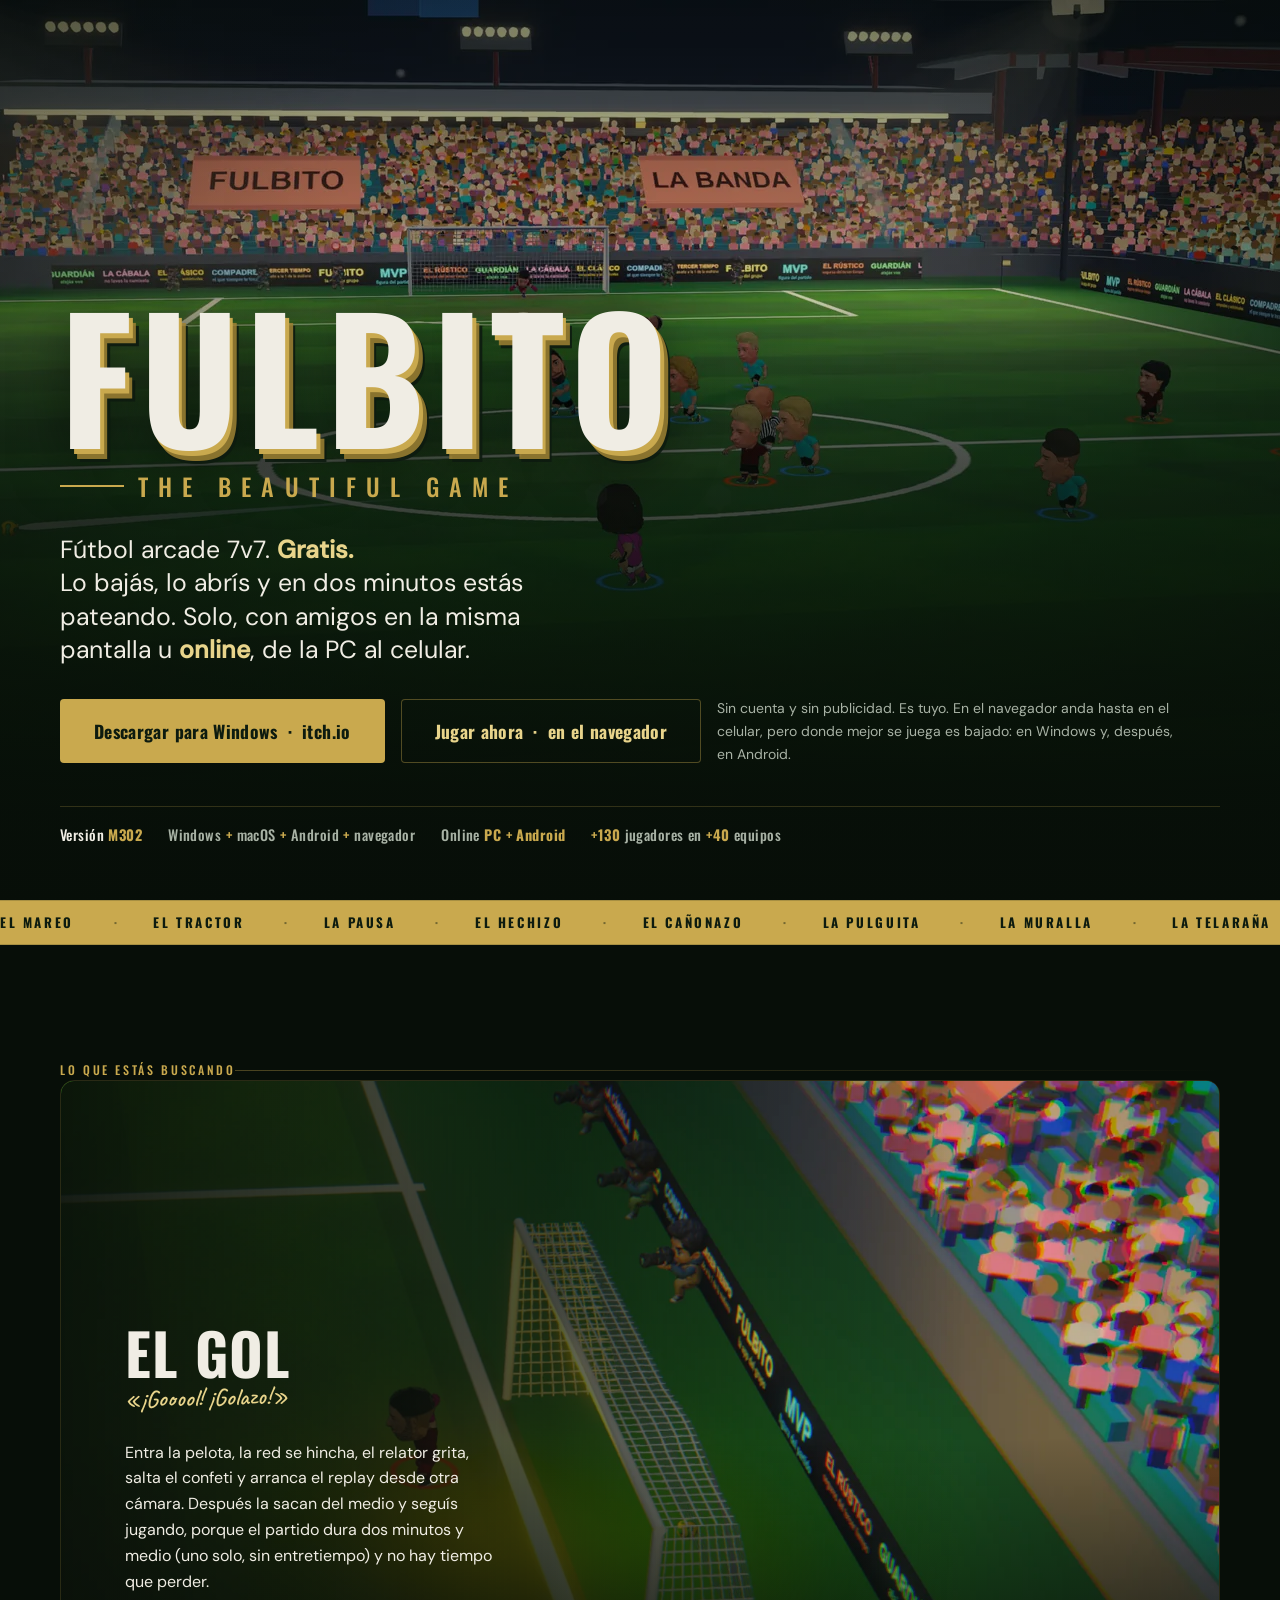
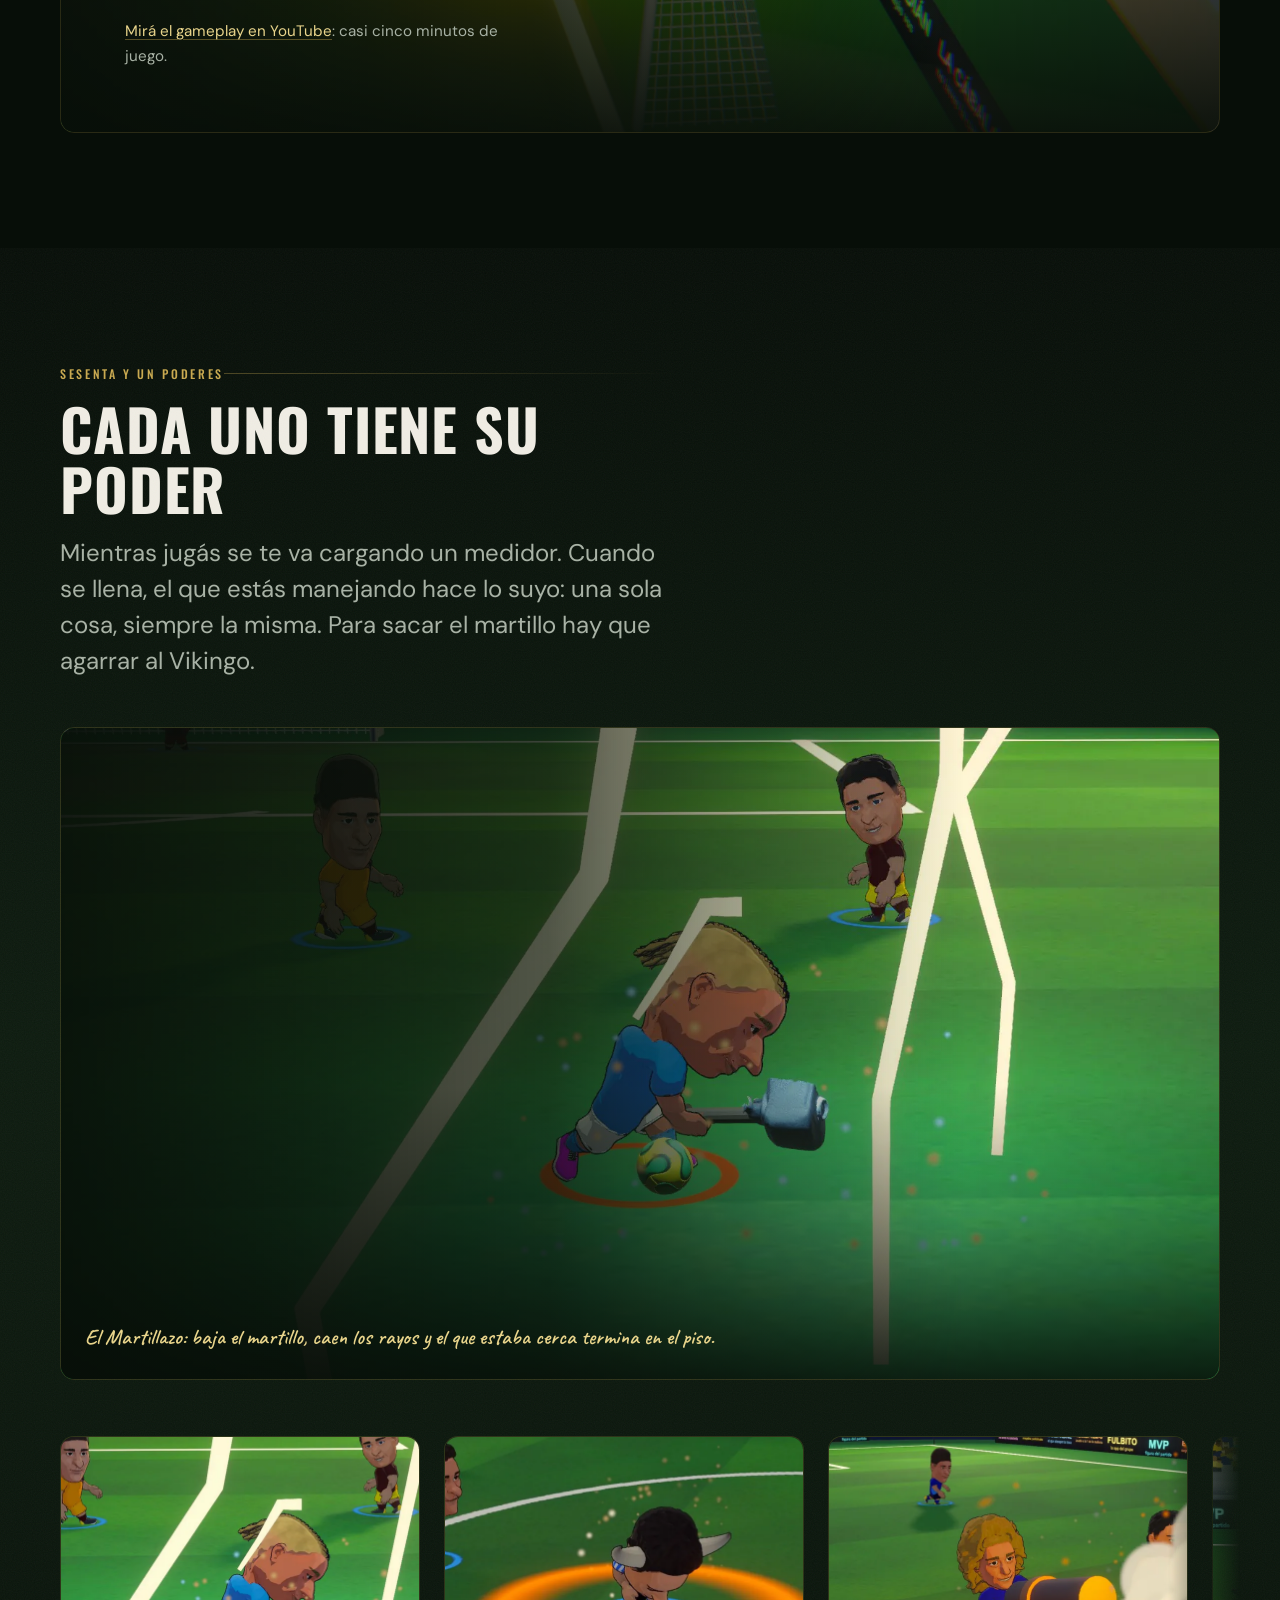
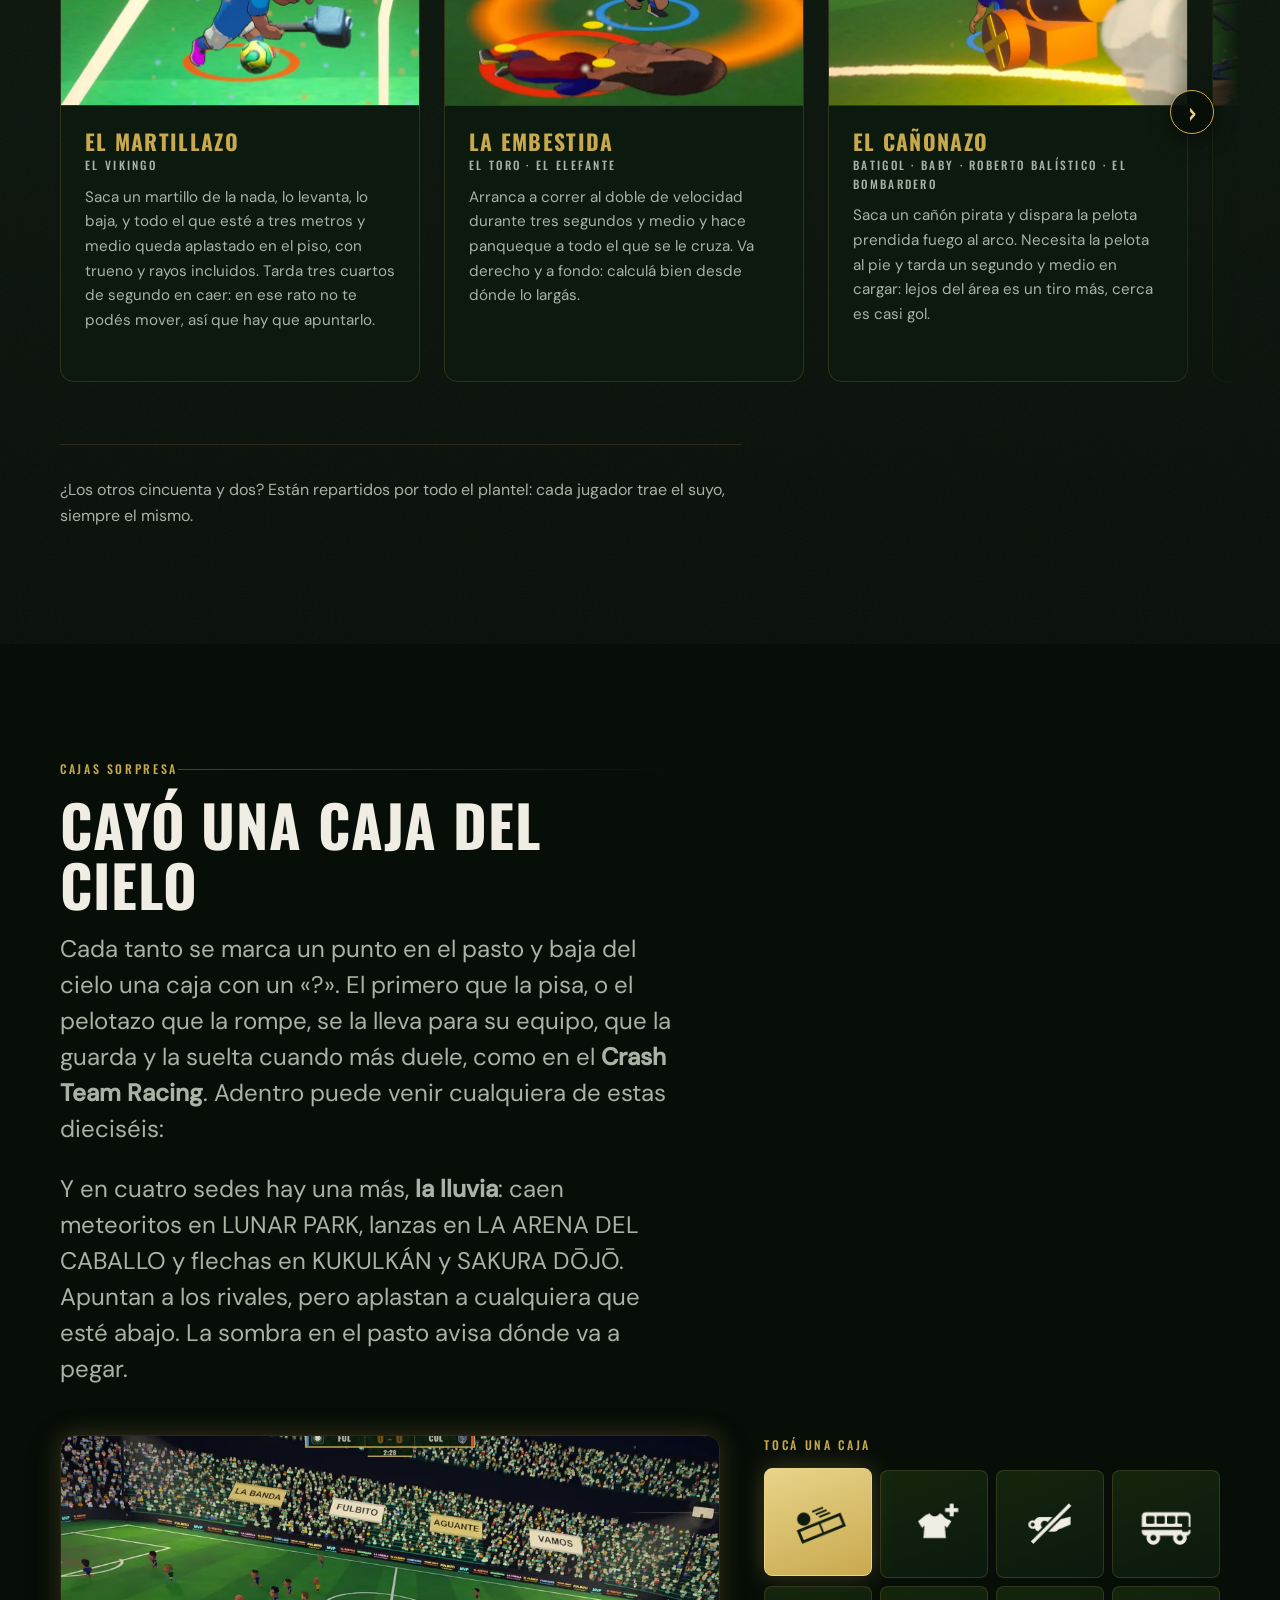
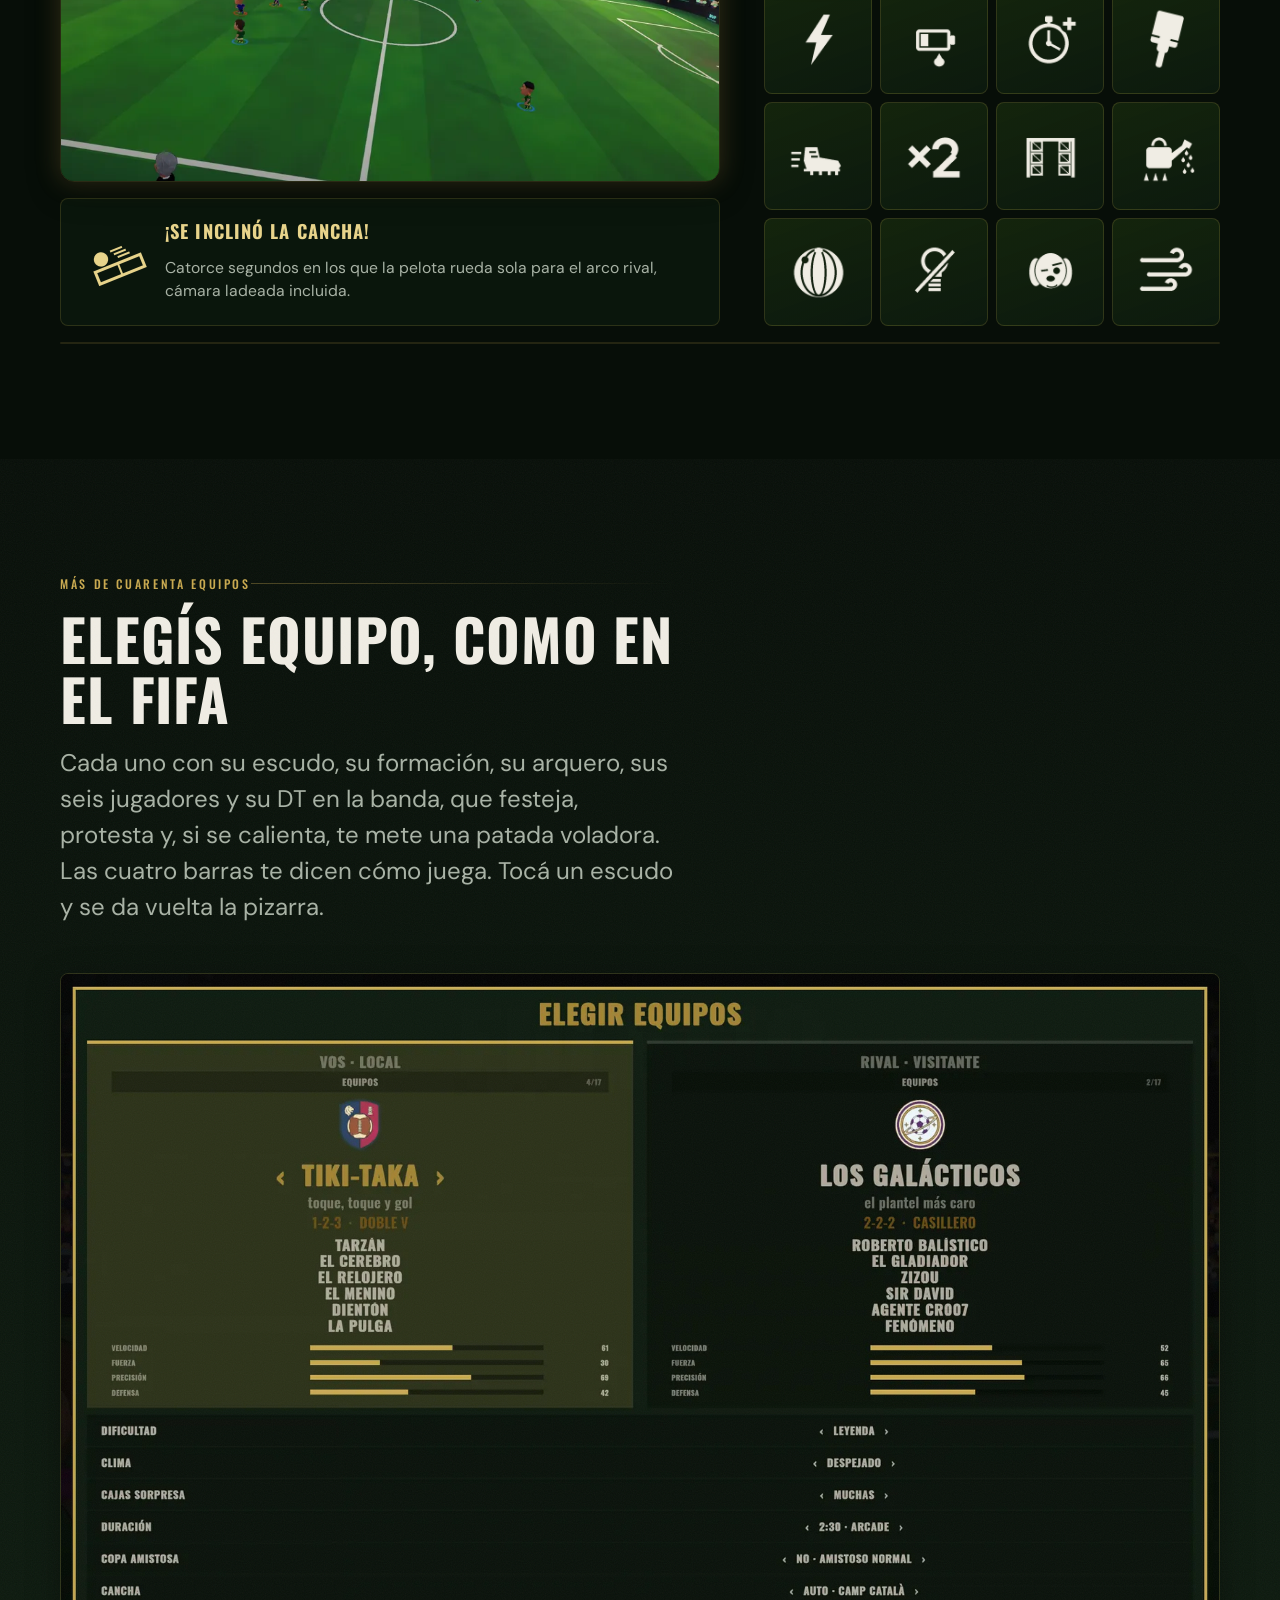
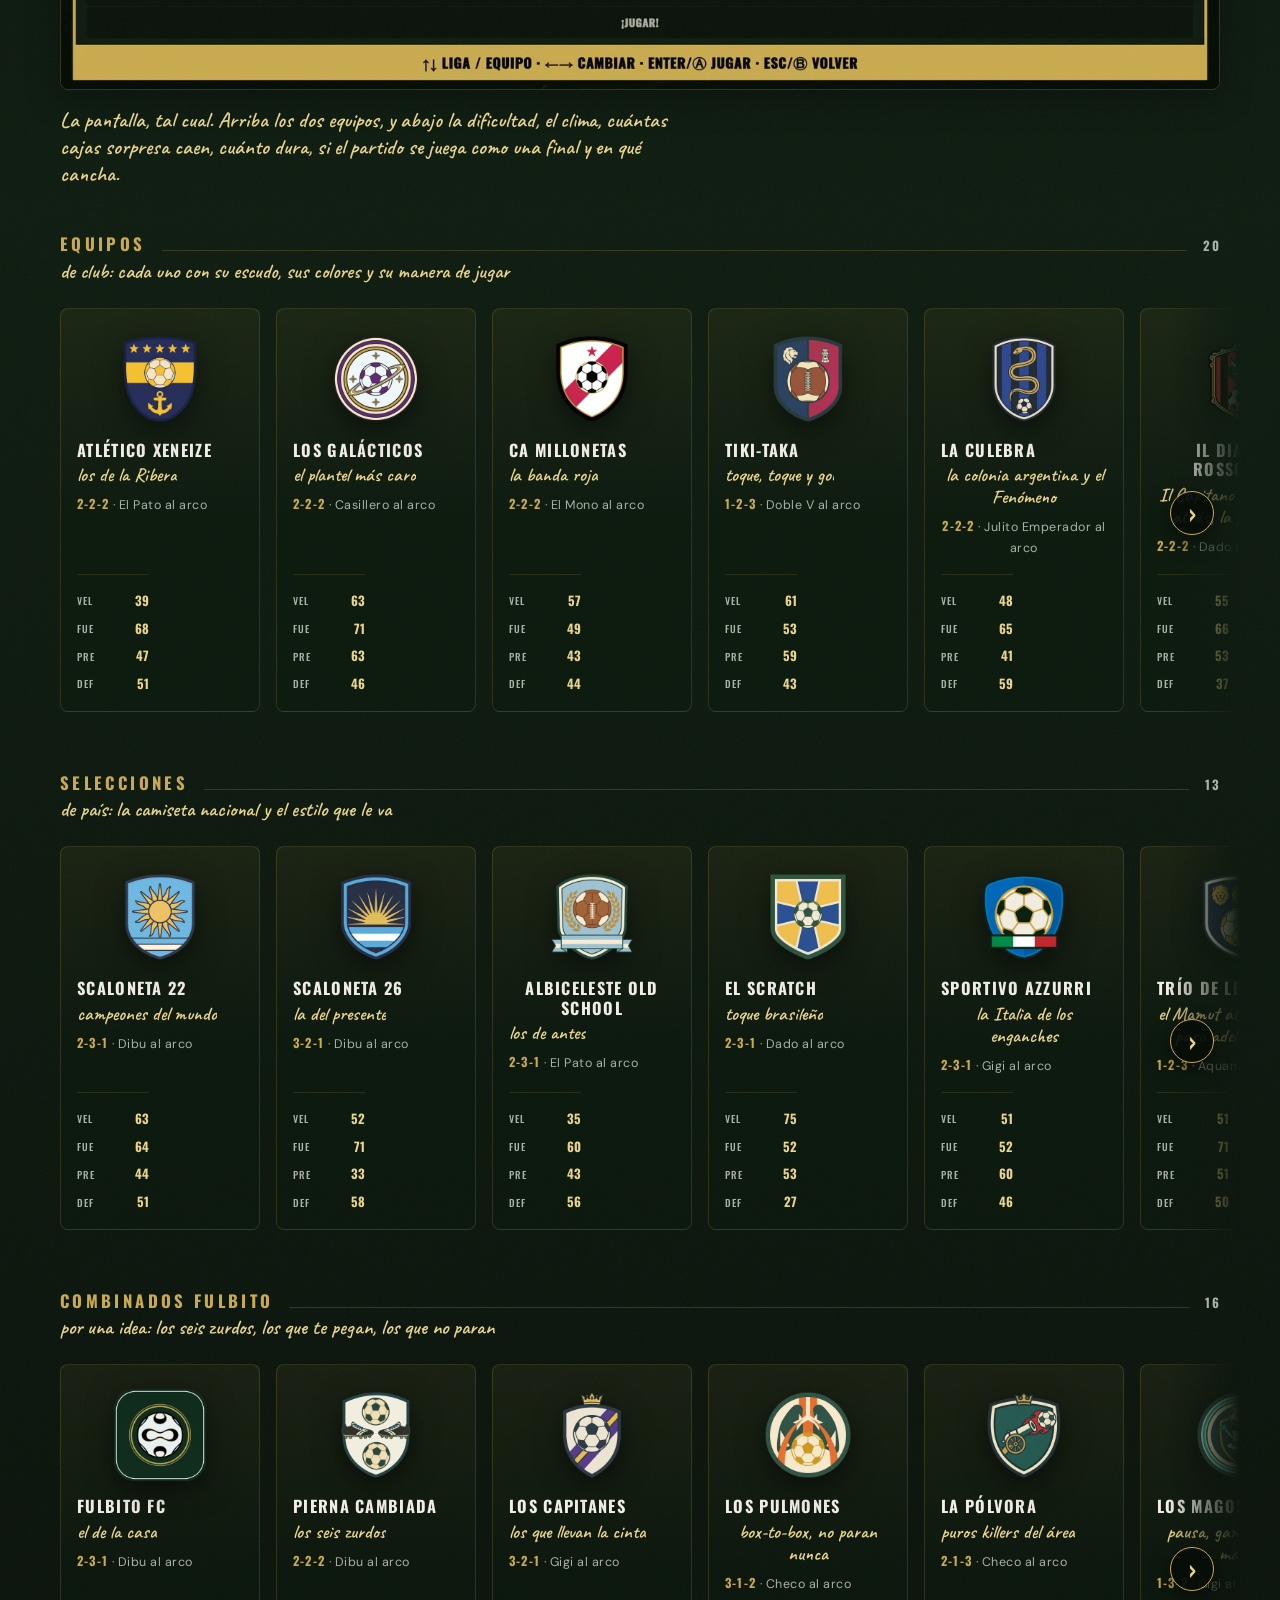
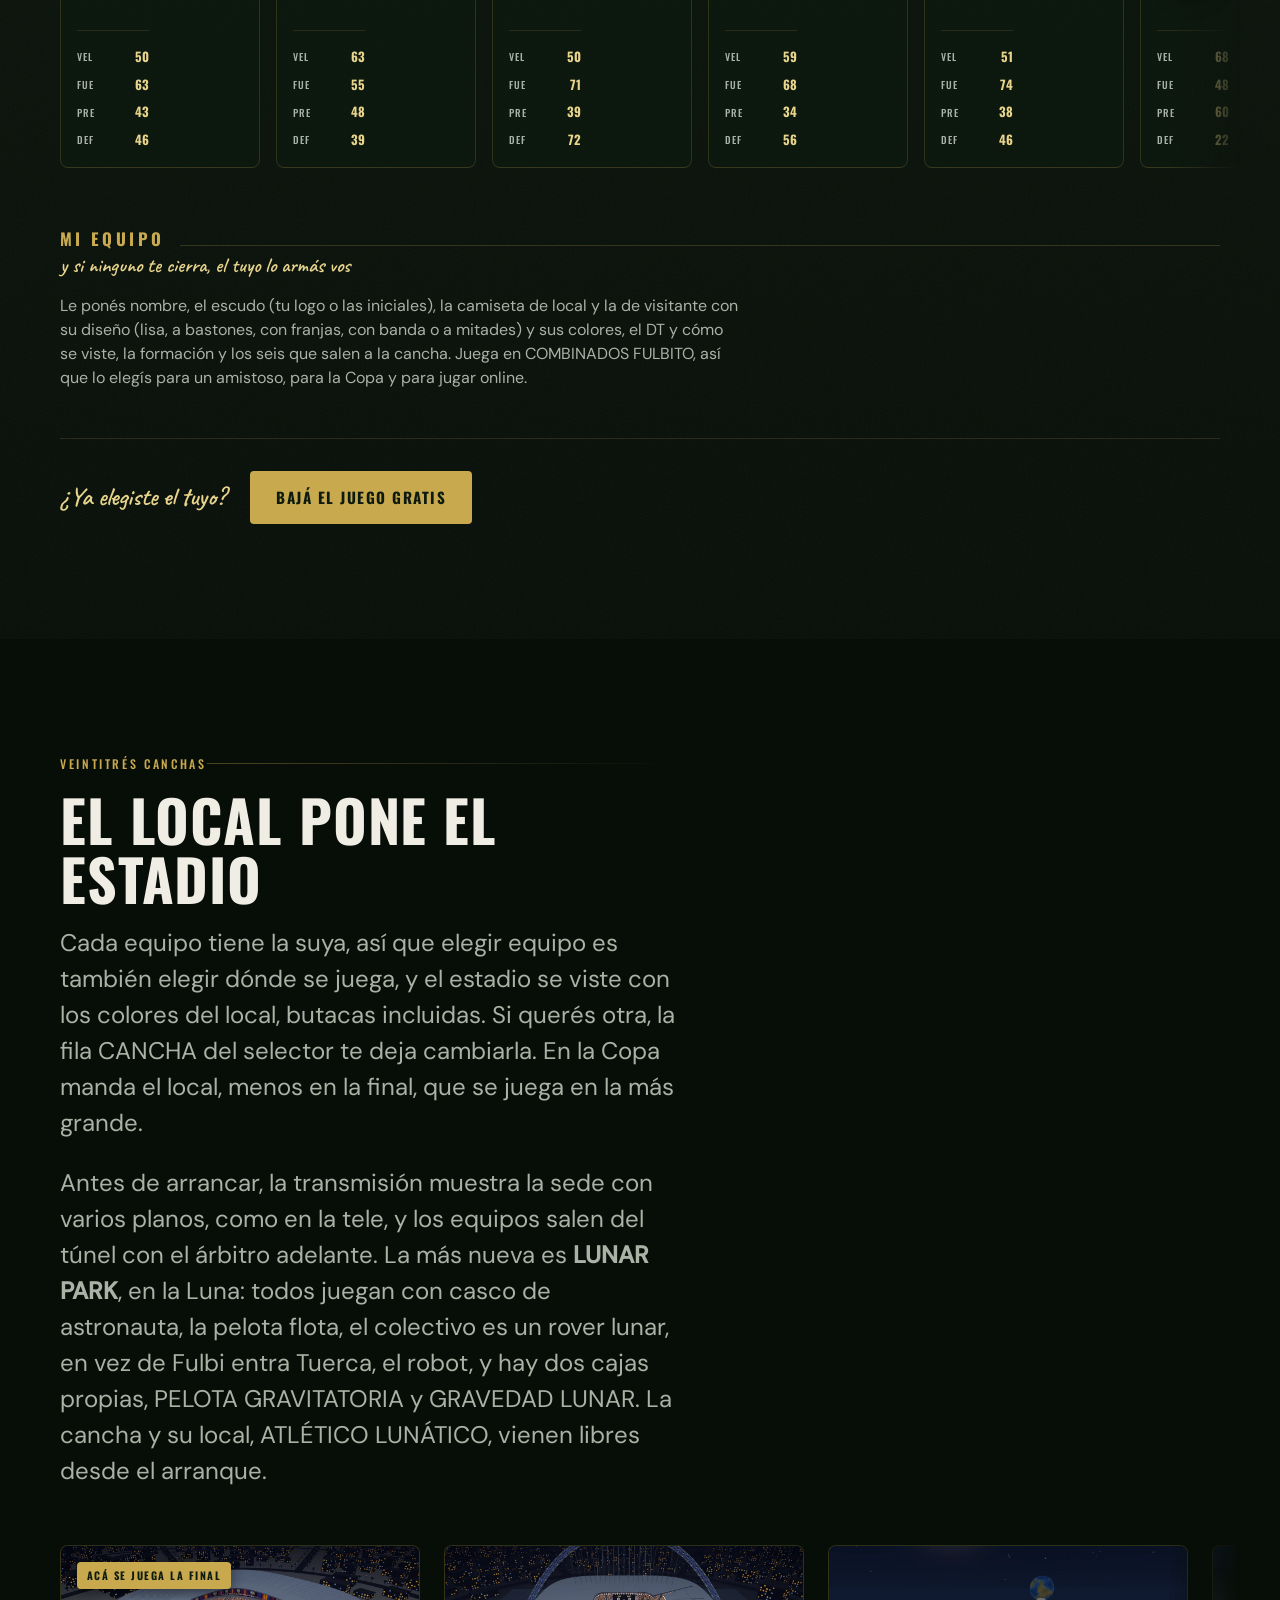
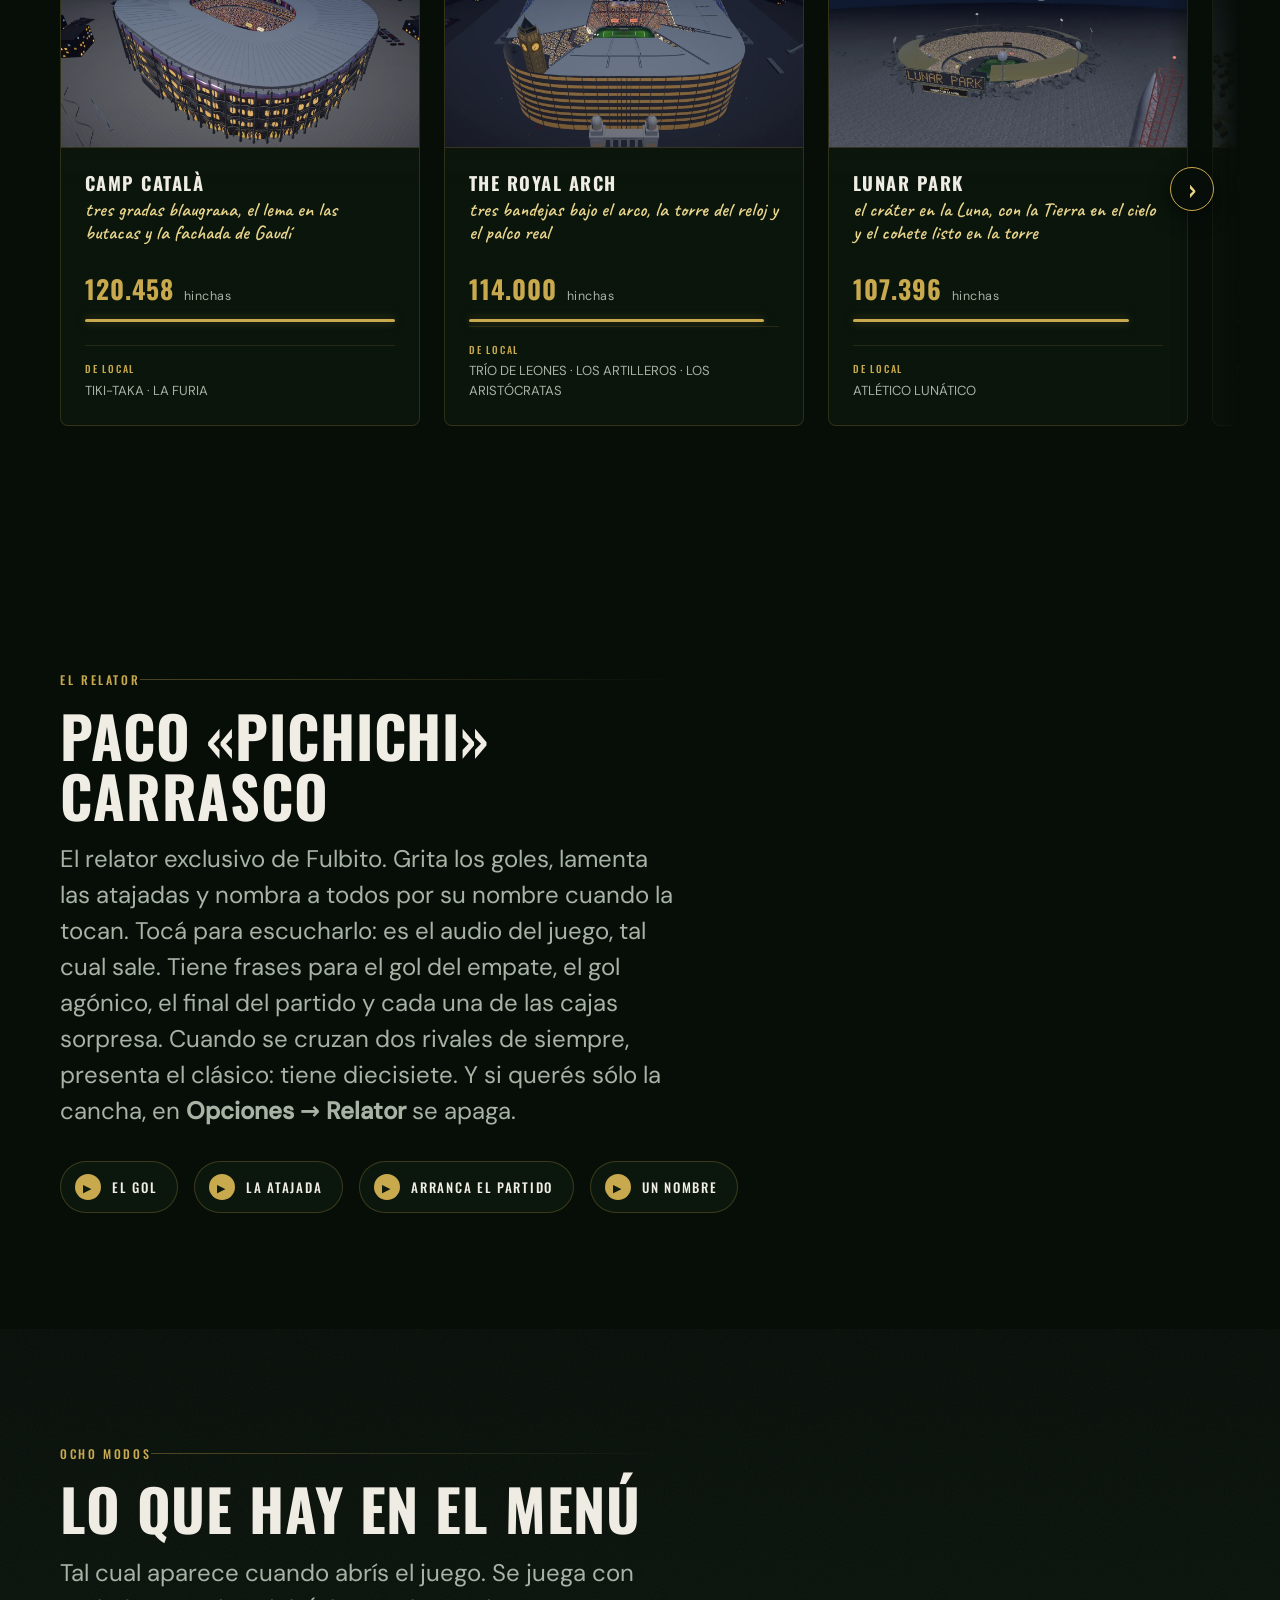
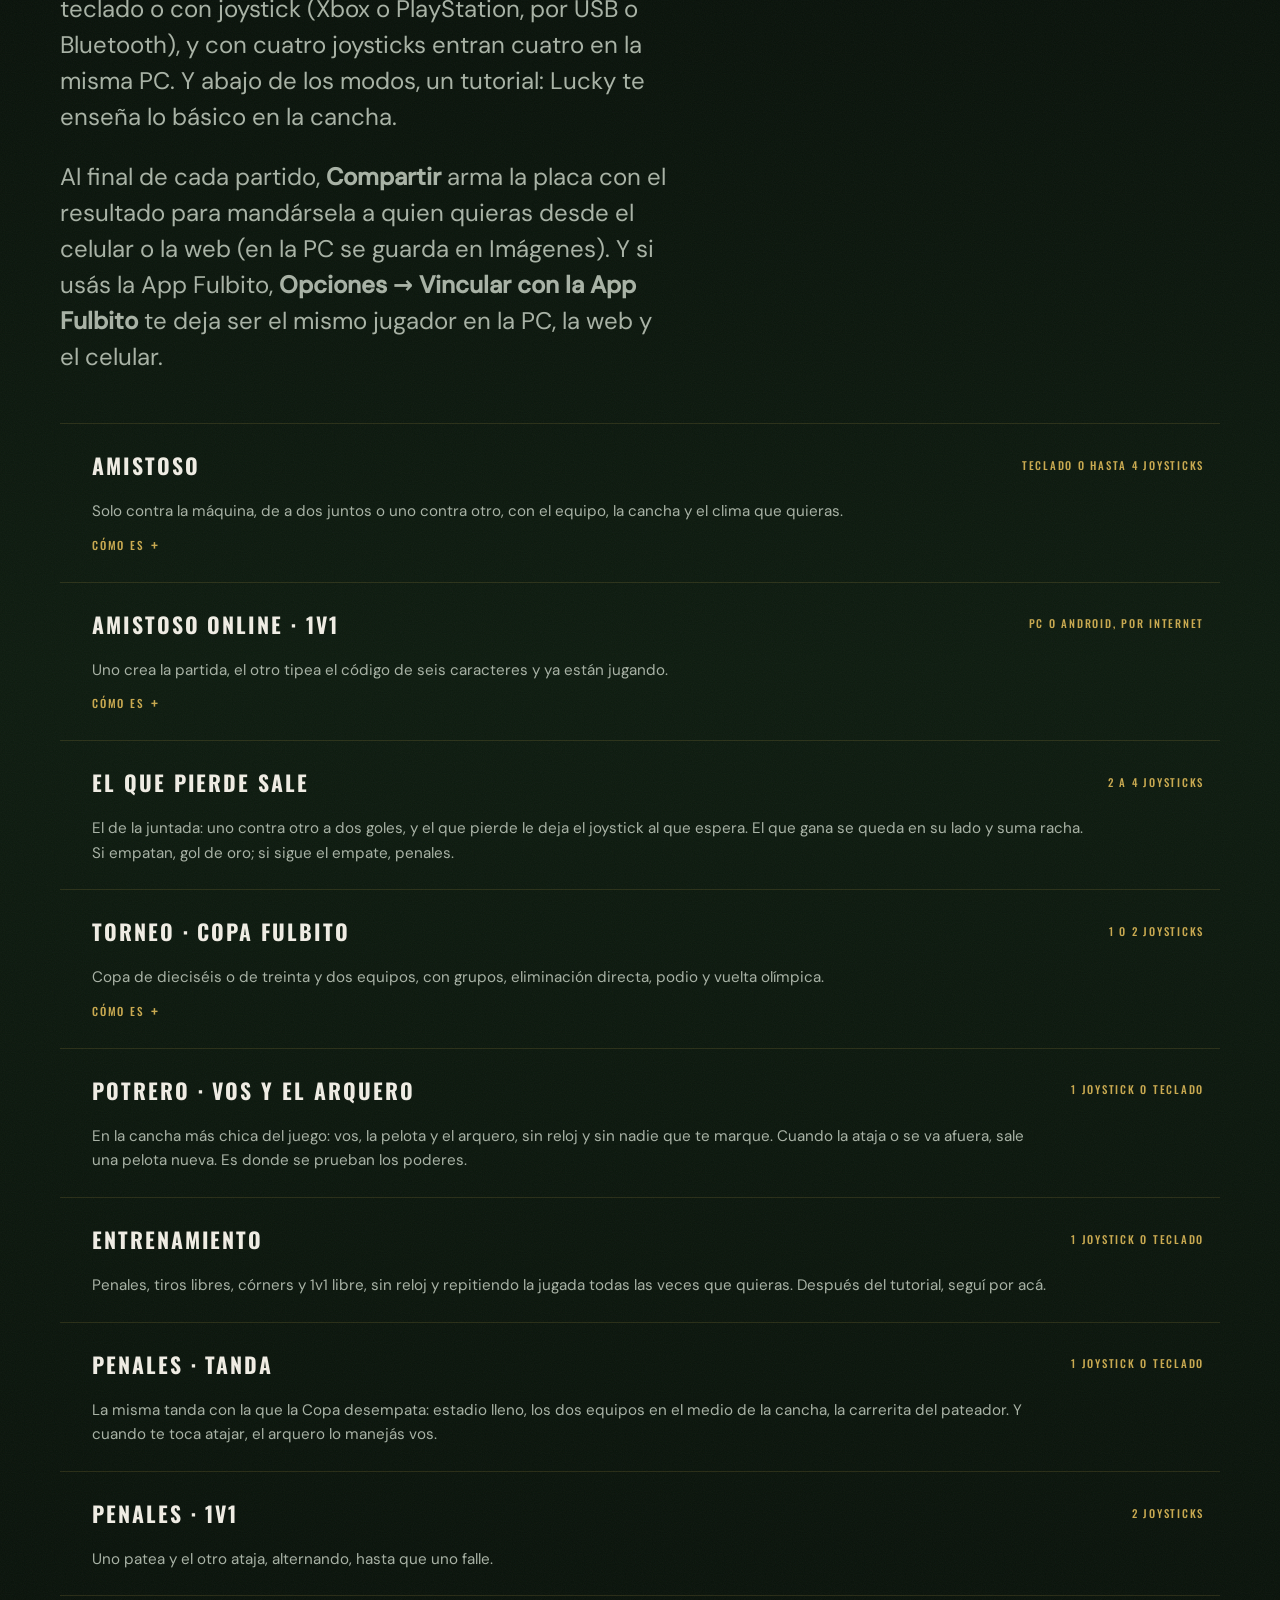
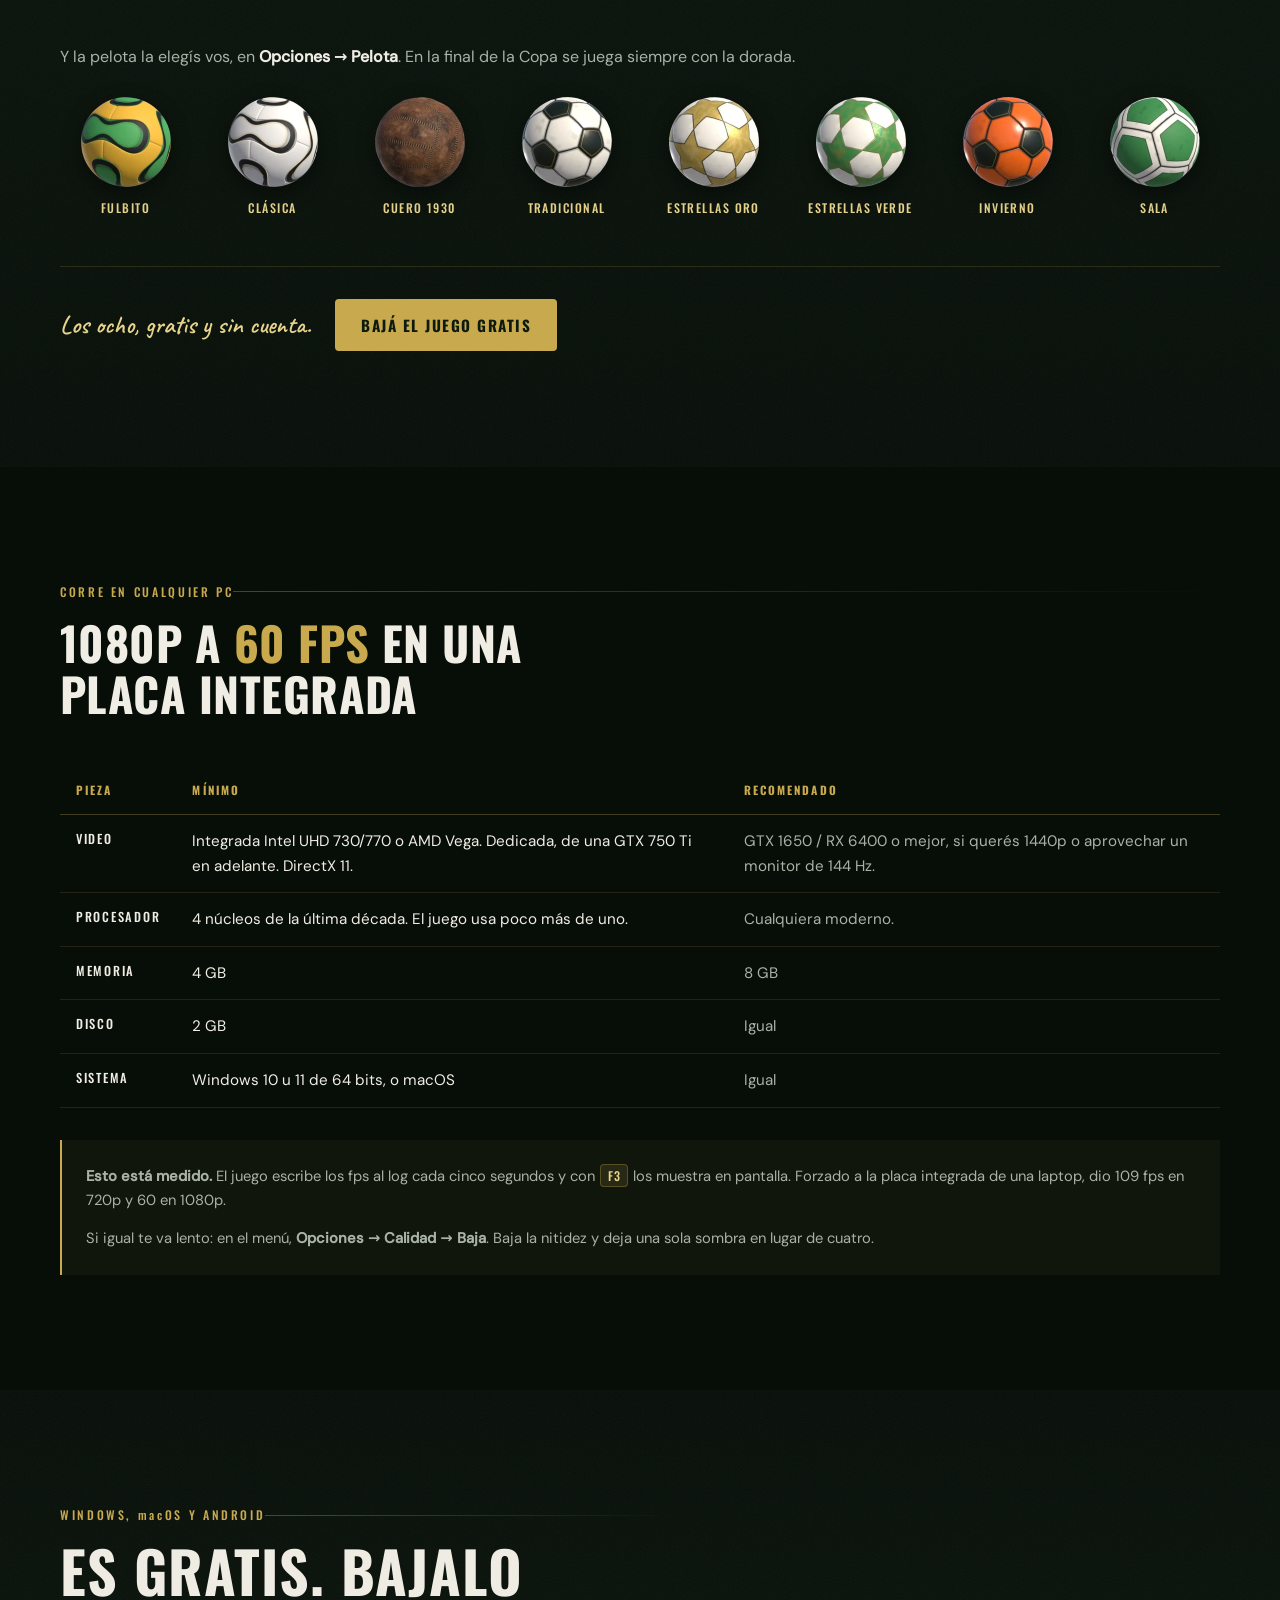
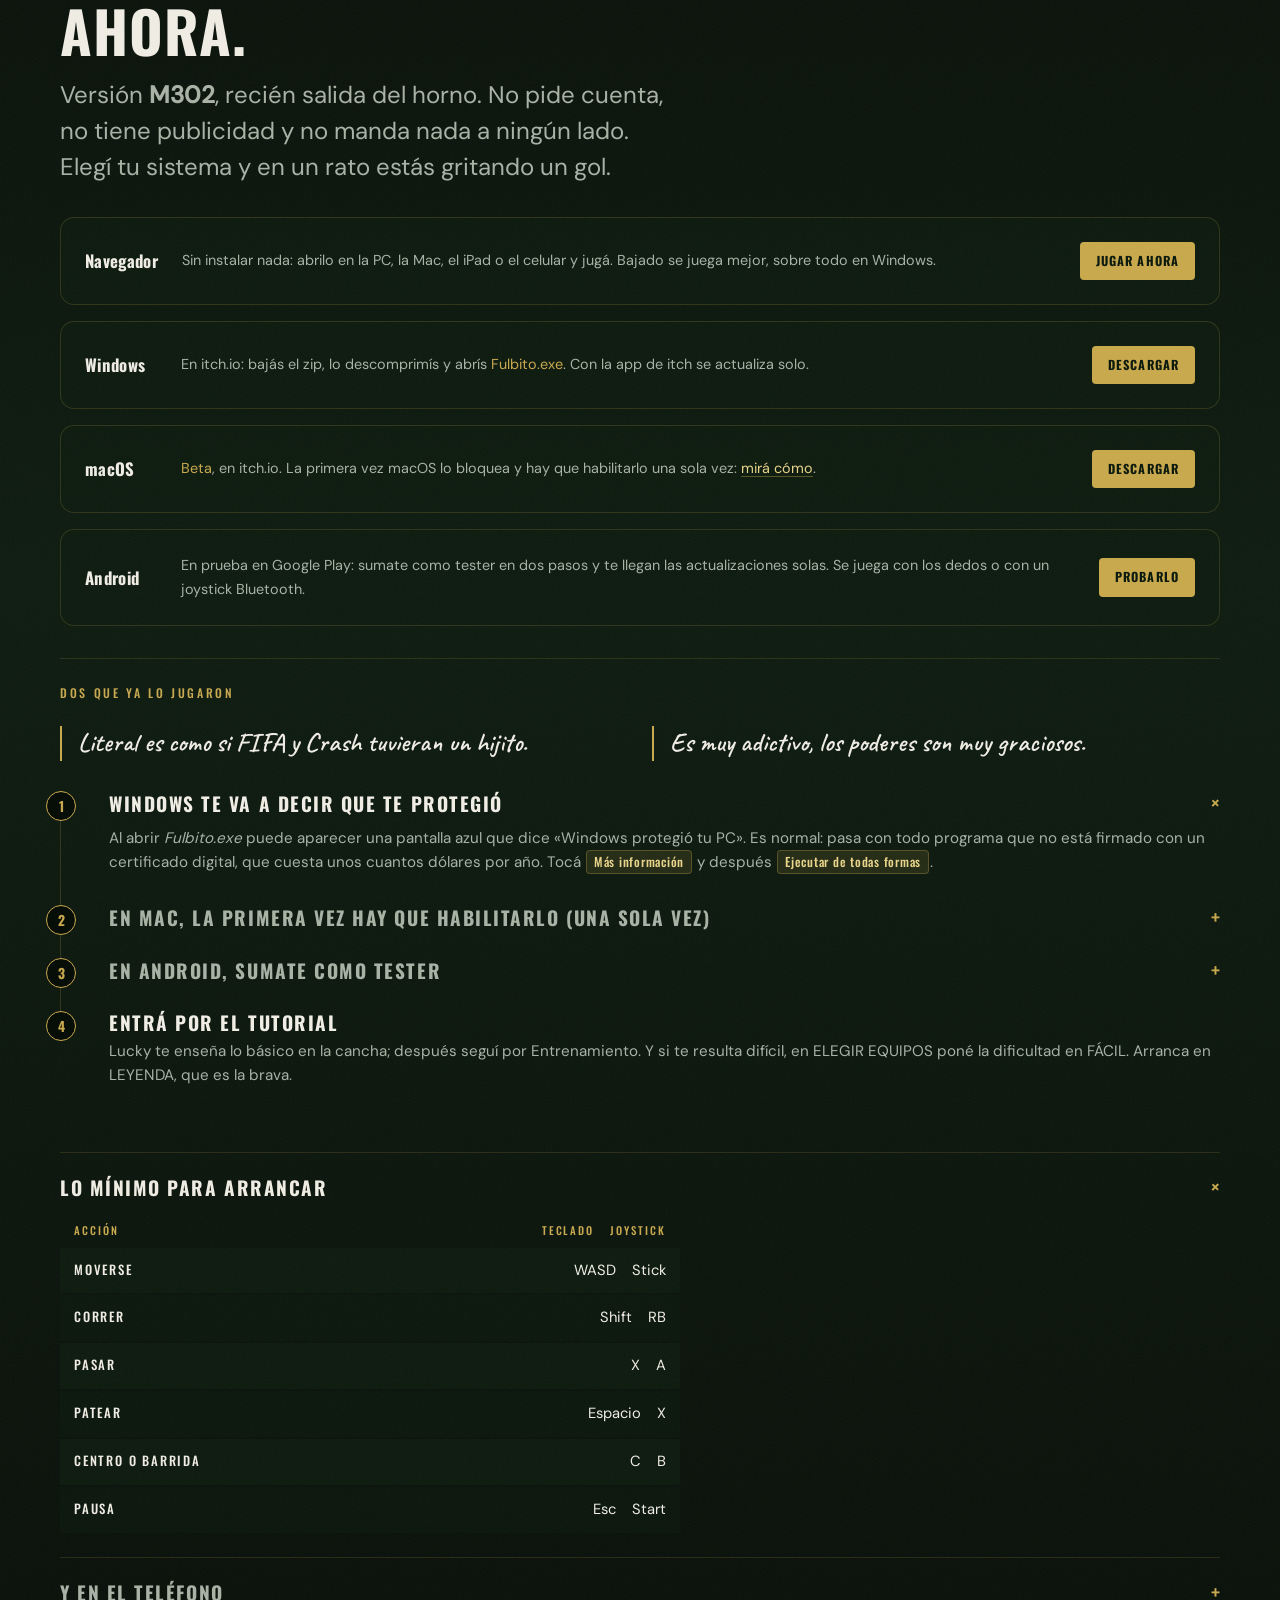
==== commit 7533599c: "M302: LUNAR PARK y ATLÉTICO LUNÁTICO, la caja de la lluvia, intro, clásicos, COMPARTIR y VINCULAR - " ====
--- a/index.html
+++ b/index.html
@@ -4,7 +4,7 @@
 <meta charset="utf-8">
 <meta name="viewport" content="width=device-width, initial-scale=1">
 <title>Fulbito: The Beautiful Game | Fútbol arcade 7v7 gratis para Windows, Mac y Android</title>
-<meta name="description" content="Bajate Fulbito gratis para Windows, Mac o Android: fútbol arcade 7v7 con +130 jugadores, +40 equipos, 22 canchas, 61 poderes, relator propio y hasta cuatro jugadores en la misma PC. Sin cuenta, sin publicidad. Corre a 1080p y 60 fps en una placa integrada.">
+<meta name="description" content="Bajate Fulbito gratis para Windows, Mac o Android: fútbol arcade 7v7 con +130 jugadores, +40 equipos, 23 canchas, 61 poderes, relator propio y hasta cuatro jugadores en la misma PC. Sin cuenta, sin publicidad. Corre a 1080p y 60 fps en una placa integrada.">
 <link rel="canonical" href="https://game.fulbito.futbol/">
 
 <meta property="og:type" content="website">
@@ -12,7 +12,7 @@
 <meta property="og:site_name" content="Fulbito: The Beautiful Game">
 <meta property="og:locale" content="es_AR">
 <meta property="og:title" content="Fulbito: The Beautiful Game | Fútbol arcade 7v7, gratis. Bajalo ahora">
-<meta property="og:description" content="Lo bajás, lo abrís y en dos minutos estás pateando. +130 jugadores, +40 equipos, 22 canchas, 61 poderes y un relator propio. Gratis, sin cuenta, para Windows, Mac y Android.">
+<meta property="og:description" content="Lo bajás, lo abrís y en dos minutos estás pateando. +130 jugadores, +40 equipos, 23 canchas, 61 poderes y un relator propio. Gratis, sin cuenta, para Windows, Mac y Android.">
 <meta property="og:image" content="https://game.fulbito.futbol/assets/brand/og-image.jpg">
 <meta property="og:image:width" content="1200">
 <meta property="og:image:height" content="630">
@@ -26,7 +26,7 @@
   "name": "Fulbito: The Beautiful Game",
   "url": "https://game.fulbito.futbol/",
   "image": "https://game.fulbito.futbol/assets/brand/og-image.jpg",
-  "description": "Fútbol arcade 7v7 para descargar gratis en Windows, Mac y Android: +130 jugadores, +40 equipos, 22 canchas, 61 poderes, relator propio, 16 cajas sorpresa y ocho modos. Sin cuenta y sin publicidad.",
+  "description": "Fútbol arcade 7v7 para descargar gratis en Windows, Mac y Android: +130 jugadores, +40 equipos, 23 canchas, 61 poderes, relator propio, 16 cajas sorpresa y ocho modos. Sin cuenta y sin publicidad.",
   "inLanguage": "es-AR",
   "genre": "Sports",
   "gamePlatform": ["PC (Windows)", "macOS", "Android"],
@@ -115,11 +115,12 @@
         <span data-rel="cta-peso">en el navegador</span>
       </a>
       <p class="hero__nota">Sin cuenta y sin publicidad. Es tuyo.
+        En el navegador anda hasta en el celular, pero donde mejor se juega es bajado: en Windows y, después, en Android.
         <span data-rel="cta-nota"></span></p>
     </div>
 
     <p class="zocalo">
-      <span class="zocalo__fuerte">Versión <b data-rel="version">M300</b></span>
+      <span class="zocalo__fuerte">Versión <b data-rel="version">M302</b></span>
       <span>Windows <b>+</b> macOS <b>+</b> Android <b>+</b> navegador</span>
       <span>Online <b>PC + Android</b></span>
       <span><b>+130</b> jugadores en <b>+40</b> equipos</span>
@@ -300,6 +301,9 @@
           con un «?». El primero que la pisa, o el pelotazo que la rompe, se la lleva
           para su equipo, que la guarda y la suelta cuando más duele, como en el
           <b>Crash Team Racing</b>. Adentro puede venir cualquiera de estas dieciséis:</p>
+        <p class="bajada">Y en cuatro sedes hay una más, <b>la lluvia</b>: caen meteoritos en LUNAR PARK,
+          lanzas en LA ARENA DEL CABALLO y flechas en KUKULKÁN y SAKURA DŌJŌ. Apuntan a los rivales,
+          pero aplastan a cualquiera que esté abajo. La sombra en el pasto avisa dónde va a pegar.</p>
       </div>
 
       <div class="cajas rev">
@@ -680,7 +684,7 @@
           </ul>
         </section>
         <section class="liga">
-          <h3 class="liga__titulo rev">COMBINADOS FULBITO <span class="liga__n">15</span></h3>
+          <h3 class="liga__titulo rev">COMBINADOS FULBITO <span class="liga__n">16</span></h3>
           <p class="liga__que rev">por una idea: los seis zurdos, los que te pegan, los que no paran</p>
           <ul class="equipos">
             <li class="equipo rev">
@@ -787,6 +791,13 @@
               <p class="equipo__concepto">la marea que sube desde el fondo del mar</p>
               <p class="equipo__meta"><b>1-3-2</b> <span aria-hidden="true">·</span> Aquaman al arco</p>
               <dl class="equipo__barras"><div><dt><abbr title="Velocidad">VEL</abbr></dt><dd><i style="--v:71"></i><b>71</b></dd></div><div><dt><abbr title="Fuerza">FUE</abbr></dt><dd><i style="--v:63"></i><b>63</b></dd></div><div><dt><abbr title="Precisión">PRE</abbr></dt><dd><i style="--v:55"></i><b>55</b></dd></div><div><dt><abbr title="Defensa">DEF</abbr></dt><dd><i style="--v:28"></i><b>28</b></dd></div></dl>
+            </li>
+            <li class="equipo rev">
+              <img class="equipo__escudo" src="assets/equipos/lunatico.webp" alt="Escudo de Atlético Lunático" width="128" height="128" loading="lazy">
+              <h3 class="equipo__nombre">ATLÉTICO LUNÁTICO</h3>
+              <p class="equipo__concepto">saltan como en la Luna y festejan con un cohete</p>
+              <p class="equipo__meta"><b>1-2-3</b> <span aria-hidden="true">·</span> Le Chauve al arco</p>
+              <dl class="equipo__barras"><div><dt><abbr title="Velocidad">VEL</abbr></dt><dd><i style="--v:48"></i><b>48</b></dd></div><div><dt><abbr title="Fuerza">FUE</abbr></dt><dd><i style="--v:79"></i><b>79</b></dd></div><div><dt><abbr title="Precisión">PRE</abbr></dt><dd><i style="--v:40"></i><b>40</b></dd></div><div><dt><abbr title="Defensa">DEF</abbr></dt><dd><i style="--v:64"></i><b>64</b></dd></div></dl>
             </li>
           </ul>
         </section>
@@ -820,12 +831,17 @@
   <section class="seccion" aria-labelledby="t-sedes">
     <div class="env">
       <div class="seccion__intro rev">
-        <p class="minuto">Veintidós canchas</p>
+        <p class="minuto">Veintitrés canchas</p>
         <h2 id="t-sedes">El local pone el estadio</h2>
         <p class="bajada">Cada equipo tiene la suya, así que elegir equipo es también elegir
           dónde se juega, y el estadio se viste con los colores del local, butacas
           incluidas. Si querés otra, la fila CANCHA del selector te deja cambiarla. En
           la Copa manda el local, menos en la final, que se juega en la más grande.</p>
+        <p class="bajada">Antes de arrancar, la transmisión muestra la sede con varios planos, como en la tele,
+          y los equipos salen del túnel con el árbitro adelante. La más nueva es <b>LUNAR PARK</b>, en la Luna:
+          todos juegan con casco de astronauta, la pelota flota, el colectivo es un rover lunar, en vez de Fulbi
+          entra Tuerca, el robot, y hay dos cajas propias, PELOTA GRAVITATORIA y GRAVEDAD LUNAR. La cancha y su local,
+          ATLÉTICO LUNÁTICO, vienen libres desde el arranque.</p>
       </div>
 
       <ul class="sedes">
@@ -843,6 +859,13 @@
           <p class="sede__concepto">tres bandejas bajo el arco, la torre del reloj y el palco real</p>
           <p class="sede__aforo"><b>114.000</b> hinchas<i style="--v:95" aria-hidden="true"></i></p>
           <p class="sede__locales"><span class="sede__locales-tit">De local</span> TRÍO DE LEONES · LOS ARTILLEROS · LOS ARISTÓCRATAS</p>
+        </li>
+        <li class="sede rev">
+          <img class="sede__foto" src="assets/sedes/lunarpark.webp" alt="Vista aérea de LUNAR PARK, lleno: el cráter en la Luna, con la Tierra en el cielo y el cohete listo en la torre" width="1280" height="720" loading="lazy">
+          <h3 class="sede__nombre">LUNAR PARK</h3>
+          <p class="sede__concepto">el cráter en la Luna, con la Tierra en el cielo y el cohete listo en la torre</p>
+          <p class="sede__aforo"><b>107.396</b> hinchas<i style="--v:89" aria-hidden="true"></i></p>
+          <p class="sede__locales"><span class="sede__locales-tit">De local</span> ATLÉTICO LUNÁTICO</p>
         </li>
         <li class="sede rev">
           <img class="sede__foto" src="assets/sedes/arenacaballo.webp" alt="Vista aérea de LA ARENA DEL CABALLO, lleno: la ciudadela sobre el mar, con el caballo de madera en la cabecera" width="1280" height="720" loading="lazy">
@@ -998,7 +1021,8 @@
         <p class="bajada">El relator exclusivo de Fulbito. Grita los goles, lamenta las atajadas
           y nombra a todos por su nombre cuando la tocan. Tocá para escucharlo: es el
           audio del juego, tal cual sale. Tiene frases para el gol del empate, el gol
-          agónico, el final del partido y cada una de las cajas sorpresa. Y si querés sólo la
+          agónico, el final del partido y cada una de las cajas sorpresa. Cuando se cruzan dos rivales de siempre, presenta el clásico:
+          tiene diecisiete. Y si querés sólo la
           cancha, en <strong>Opciones → Relator</strong> se apaga.</p>
       </div>
       <div class="relator rev">
@@ -1027,6 +1051,10 @@
         <p class="bajada">Tal cual aparece cuando abrís el juego. Se juega con teclado o con joystick
           (Xbox o PlayStation, por USB o Bluetooth), y con cuatro joysticks entran cuatro en la misma
           PC. Y abajo de los modos, un tutorial: Lucky te enseña lo básico en la cancha.</p>
+        <p class="bajada">Al final de cada partido, <strong>Compartir</strong> arma la placa con el resultado
+          para mandársela a quien quieras desde el celular o la web (en la PC se guarda en Imágenes). Y si usás la
+          App Fulbito, <strong>Opciones → Vincular con la App Fulbito</strong> te deja ser el mismo jugador en
+          la PC, la web y el celular.</p>
       </div>
 
       <ul class="menu rev">
@@ -1151,7 +1179,7 @@
              suelto y el <span> se pierden («WINDOWS,macOSY ANDROID») -->
         <p class="minuto"><span>Windows, <span class="sin-mayus">macOS</span> y Android</span></p>
         <h2 id="t-bajar">Es gratis. Bajalo ahora.</h2>
-        <p class="bajada">Versión <strong data-rel="version">M300</strong>, recién salida del horno.
+        <p class="bajada">Versión <strong data-rel="version">M302</strong>, recién salida del horno.
           No pide cuenta, no tiene publicidad y no manda nada a ningún lado. Elegí tu
           sistema y en un rato estás gritando un gol.
           <span data-rel="descargas" hidden></span></p>
@@ -1162,7 +1190,7 @@
              directos + tamaños). Lo de acá abajo es el camino sin JS. -->
         <div class="bajada-item">
           <span class="bajada-item__so">Navegador</span>
-          <span class="bajada-item__meta">Sin instalar nada: abrilo en la PC, la Mac o el iPad y jugá.</span>
+          <span class="bajada-item__meta">Sin instalar nada: abrilo en la PC, la Mac, el iPad o el celular y jugá. Bajado se juega mejor, sobre todo en Windows.</span>
           <a class="btn btn--chico" href="https://jugar.fulbito.futbol/">Jugar ahora</a>
         </div>
         <div class="bajada-item">
@@ -1301,7 +1329,7 @@
   </div>
 </footer>
 
-<script src="js/releases.js?v=300"></script>
+<script src="js/releases.js?v=302"></script>
 <script src="js/main.js?v=286"></script>
 <!-- módulo a propósito: aísla el scope (main.js ya declara menosMovimiento) -->
 <script src="js/equipos.js" type="module"></script>
